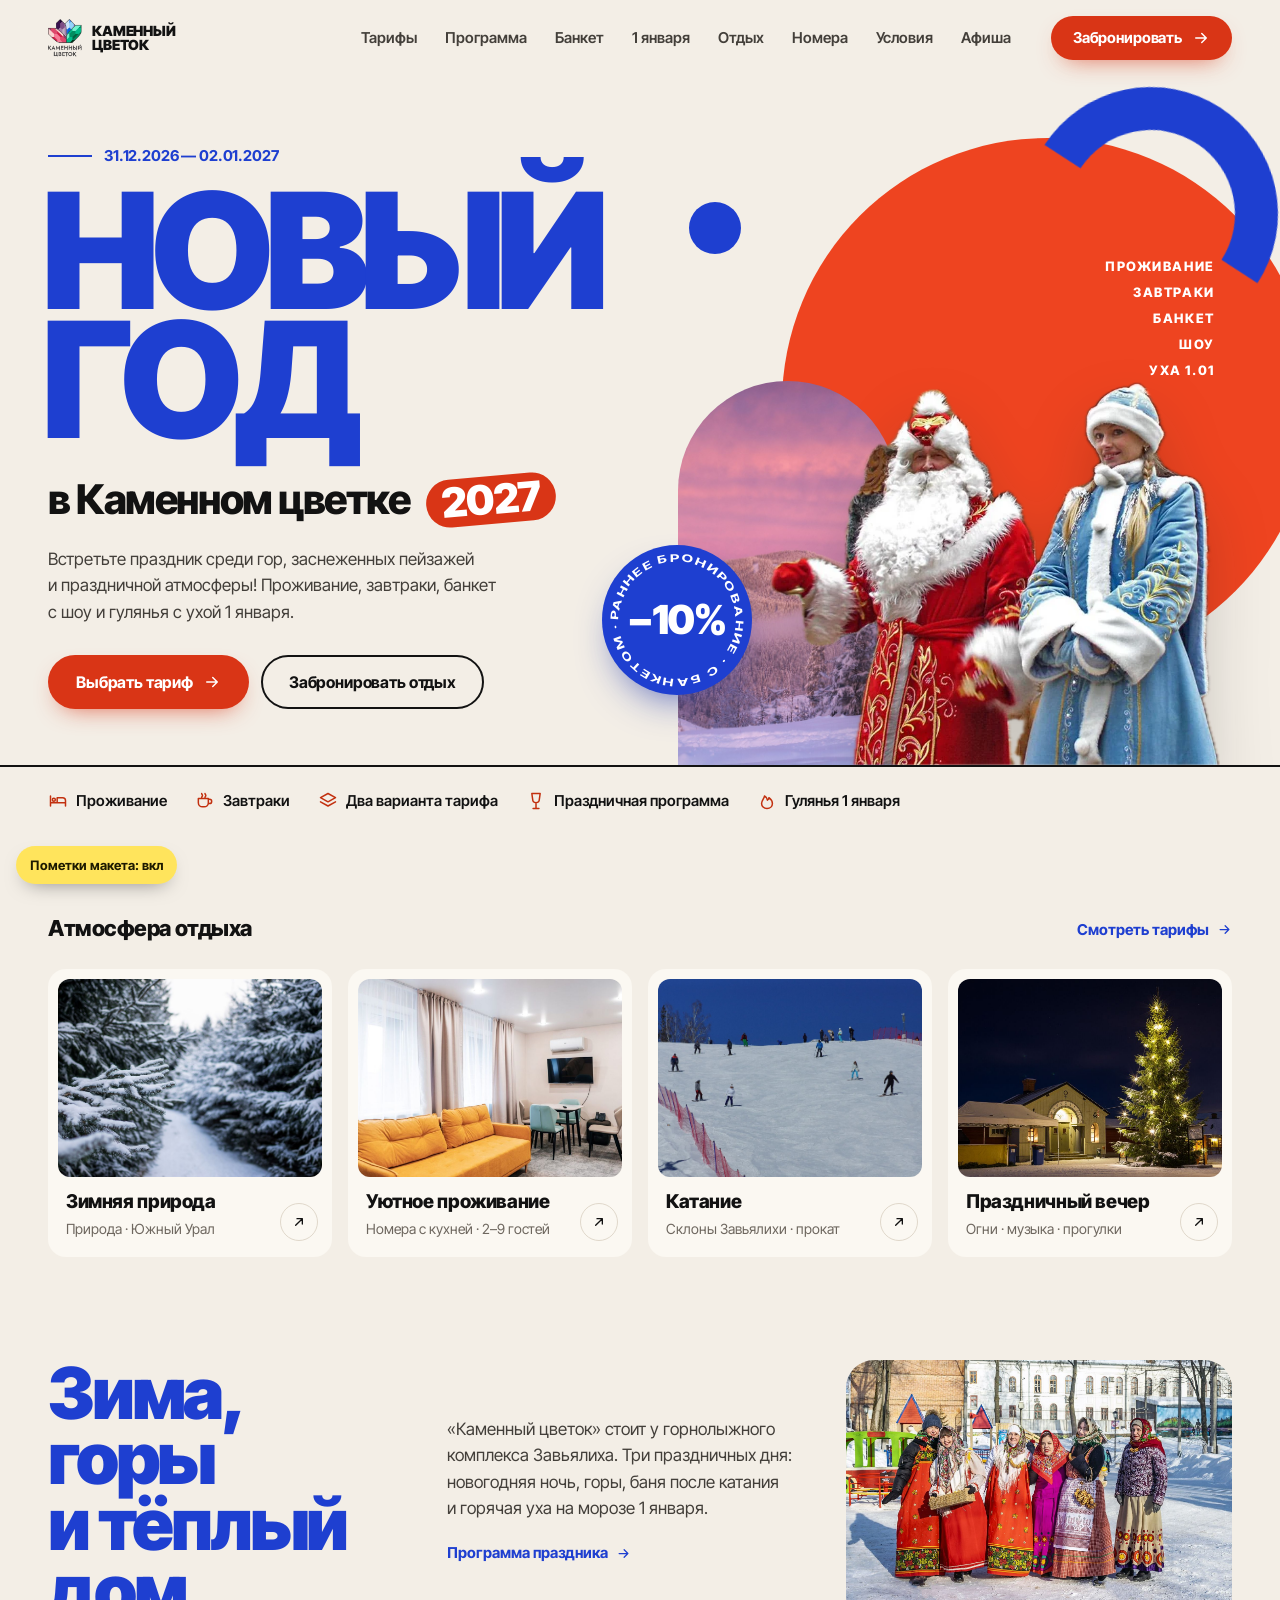
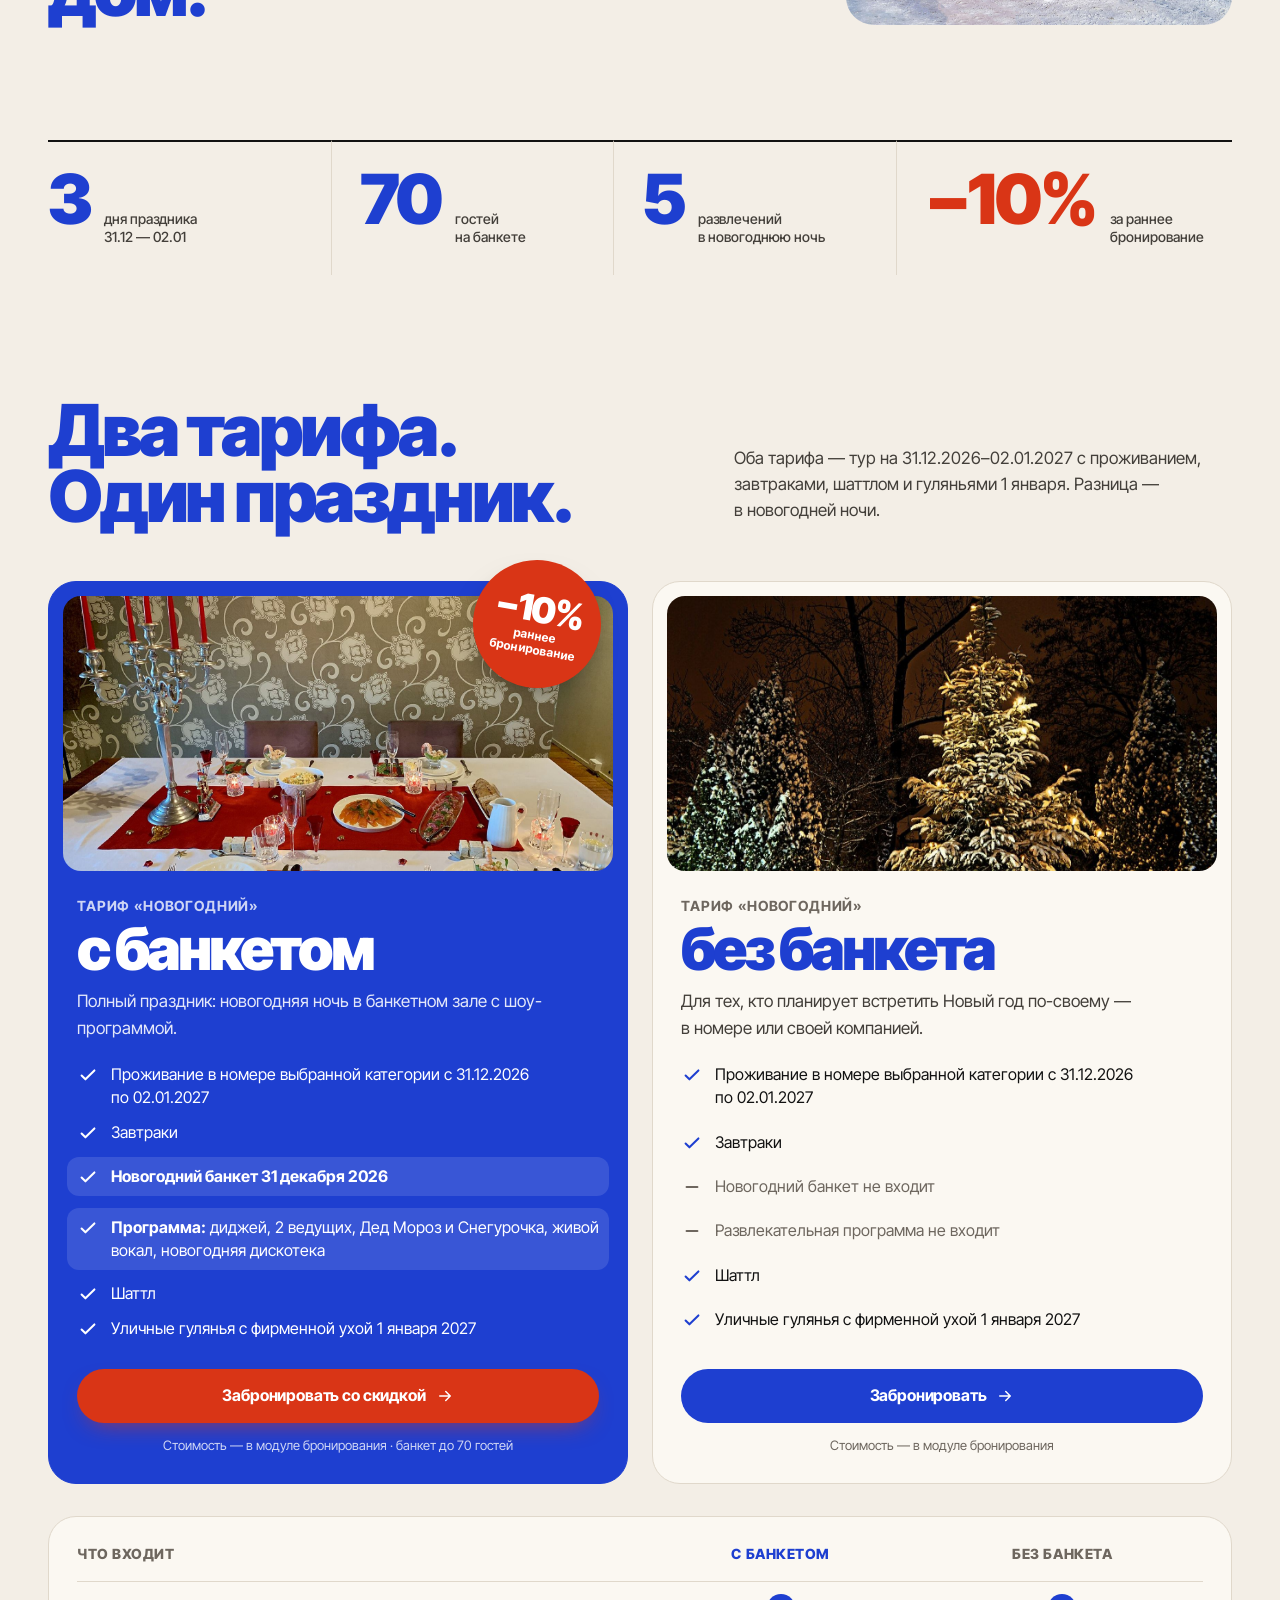
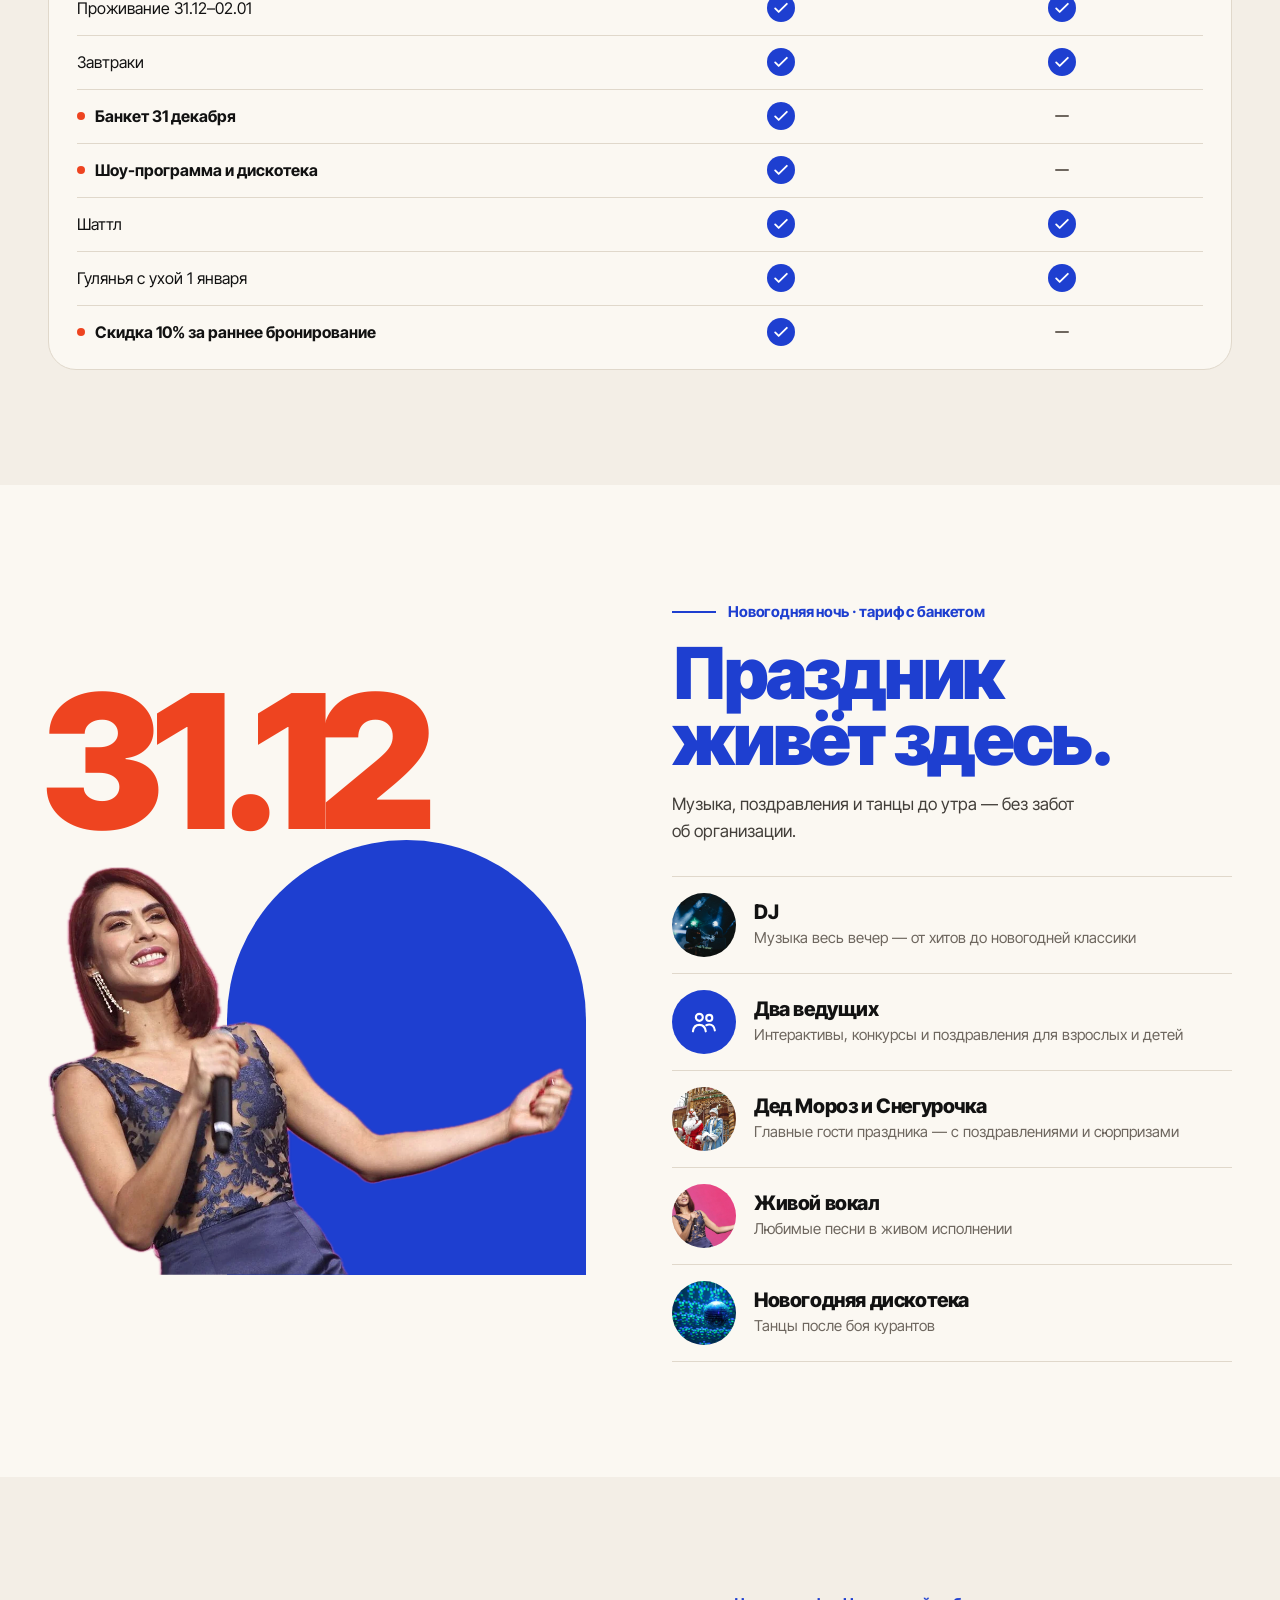
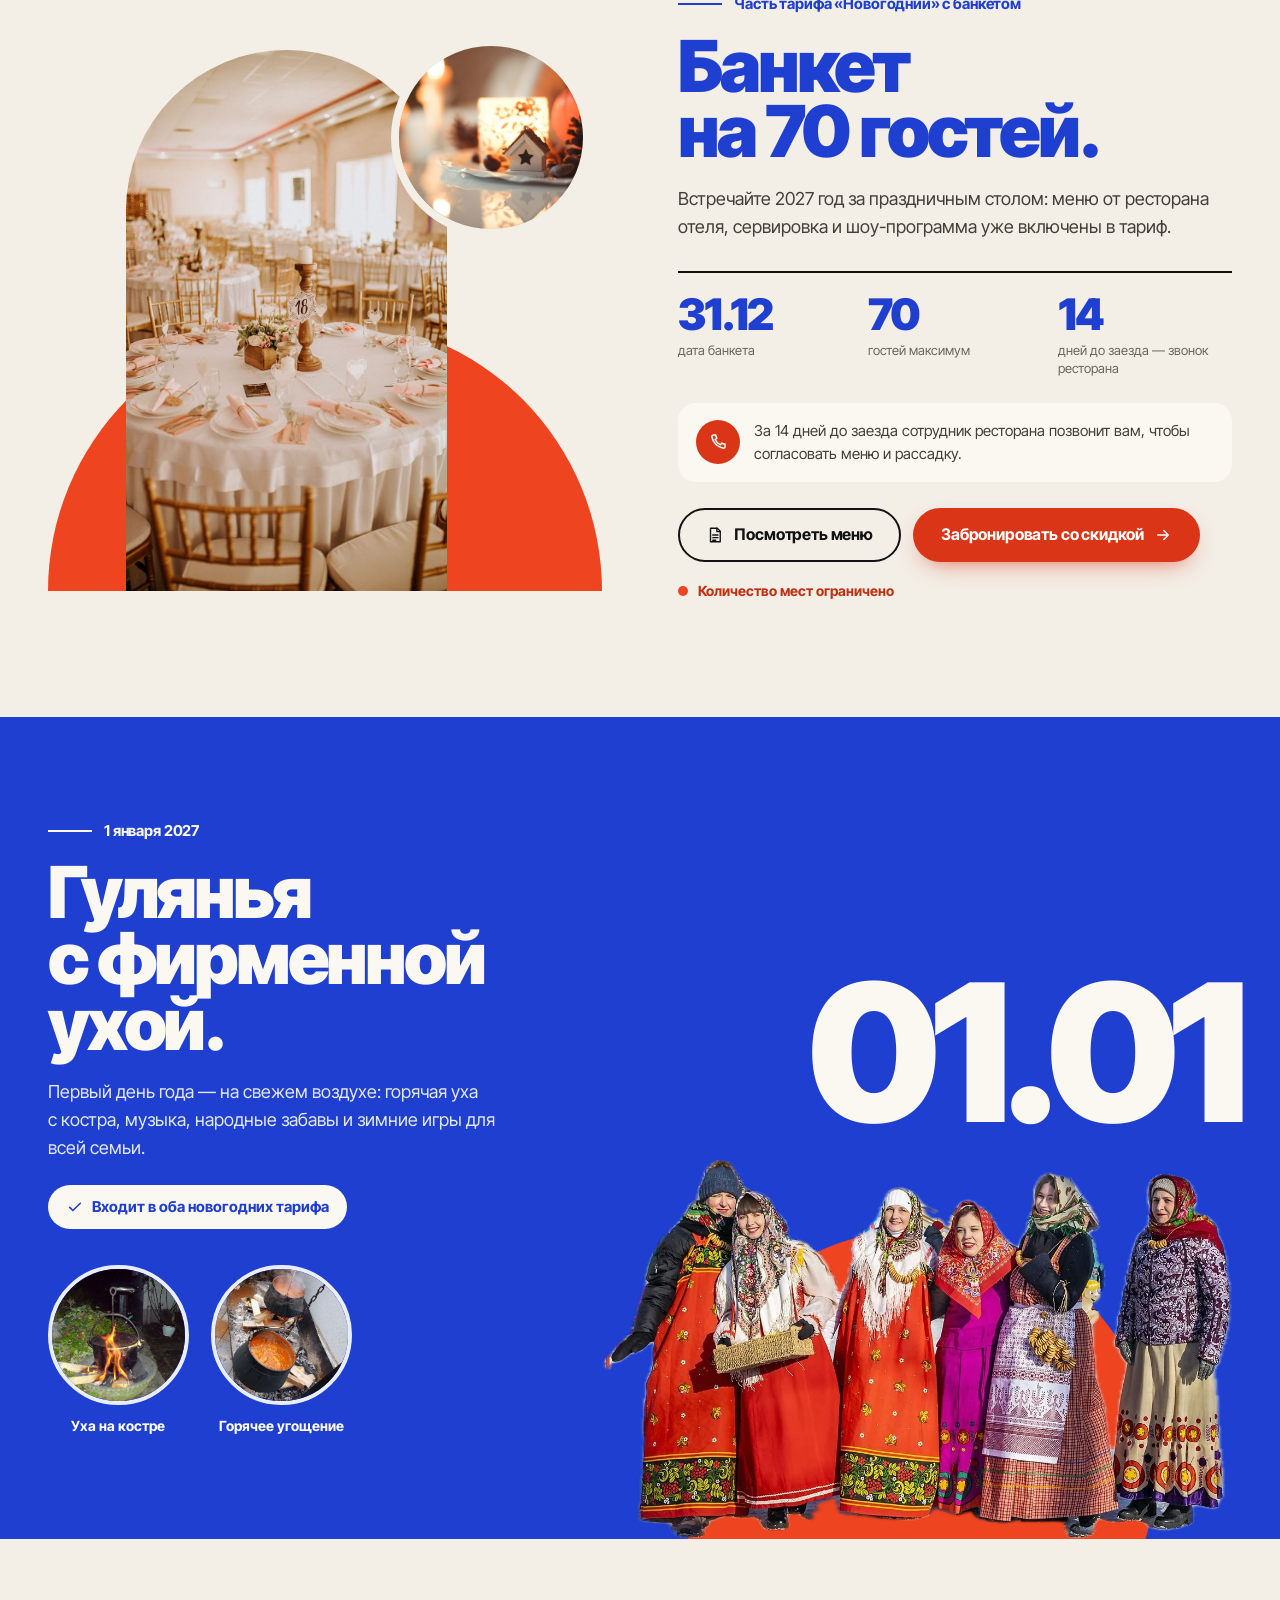
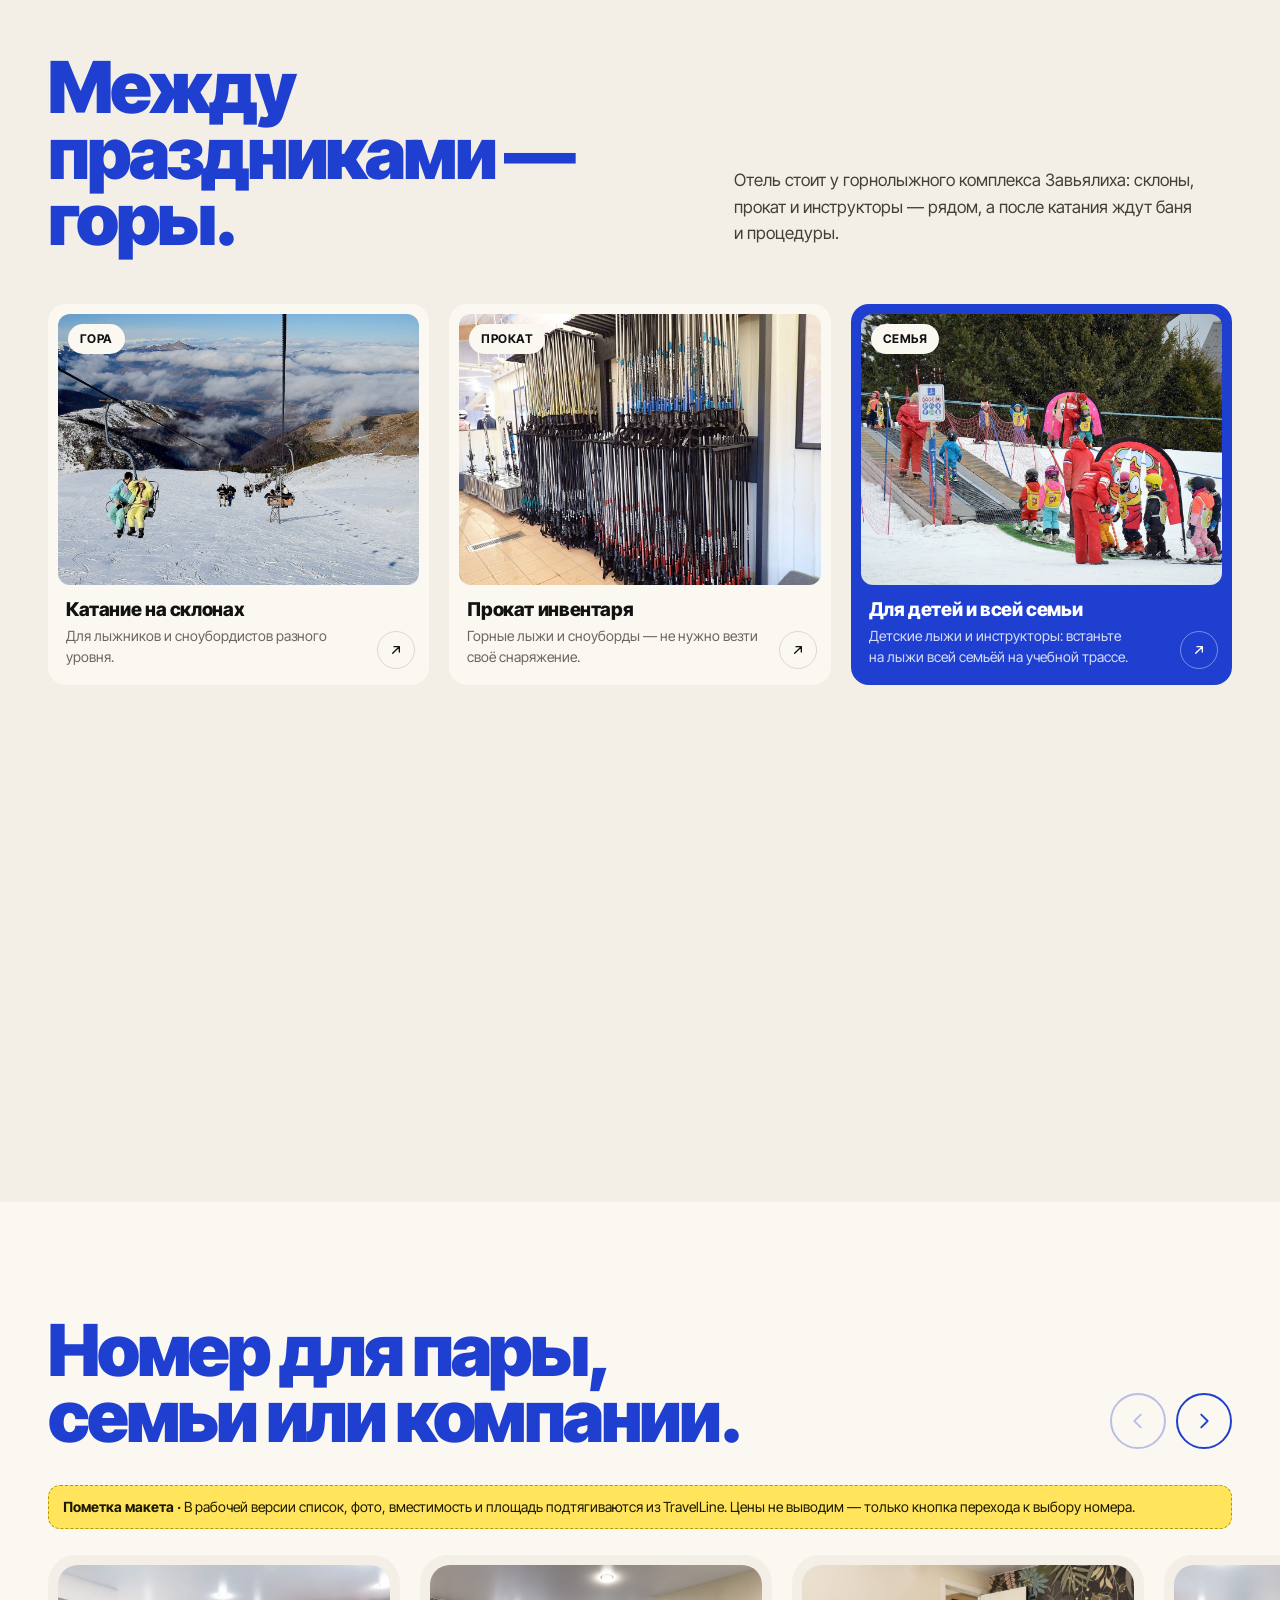
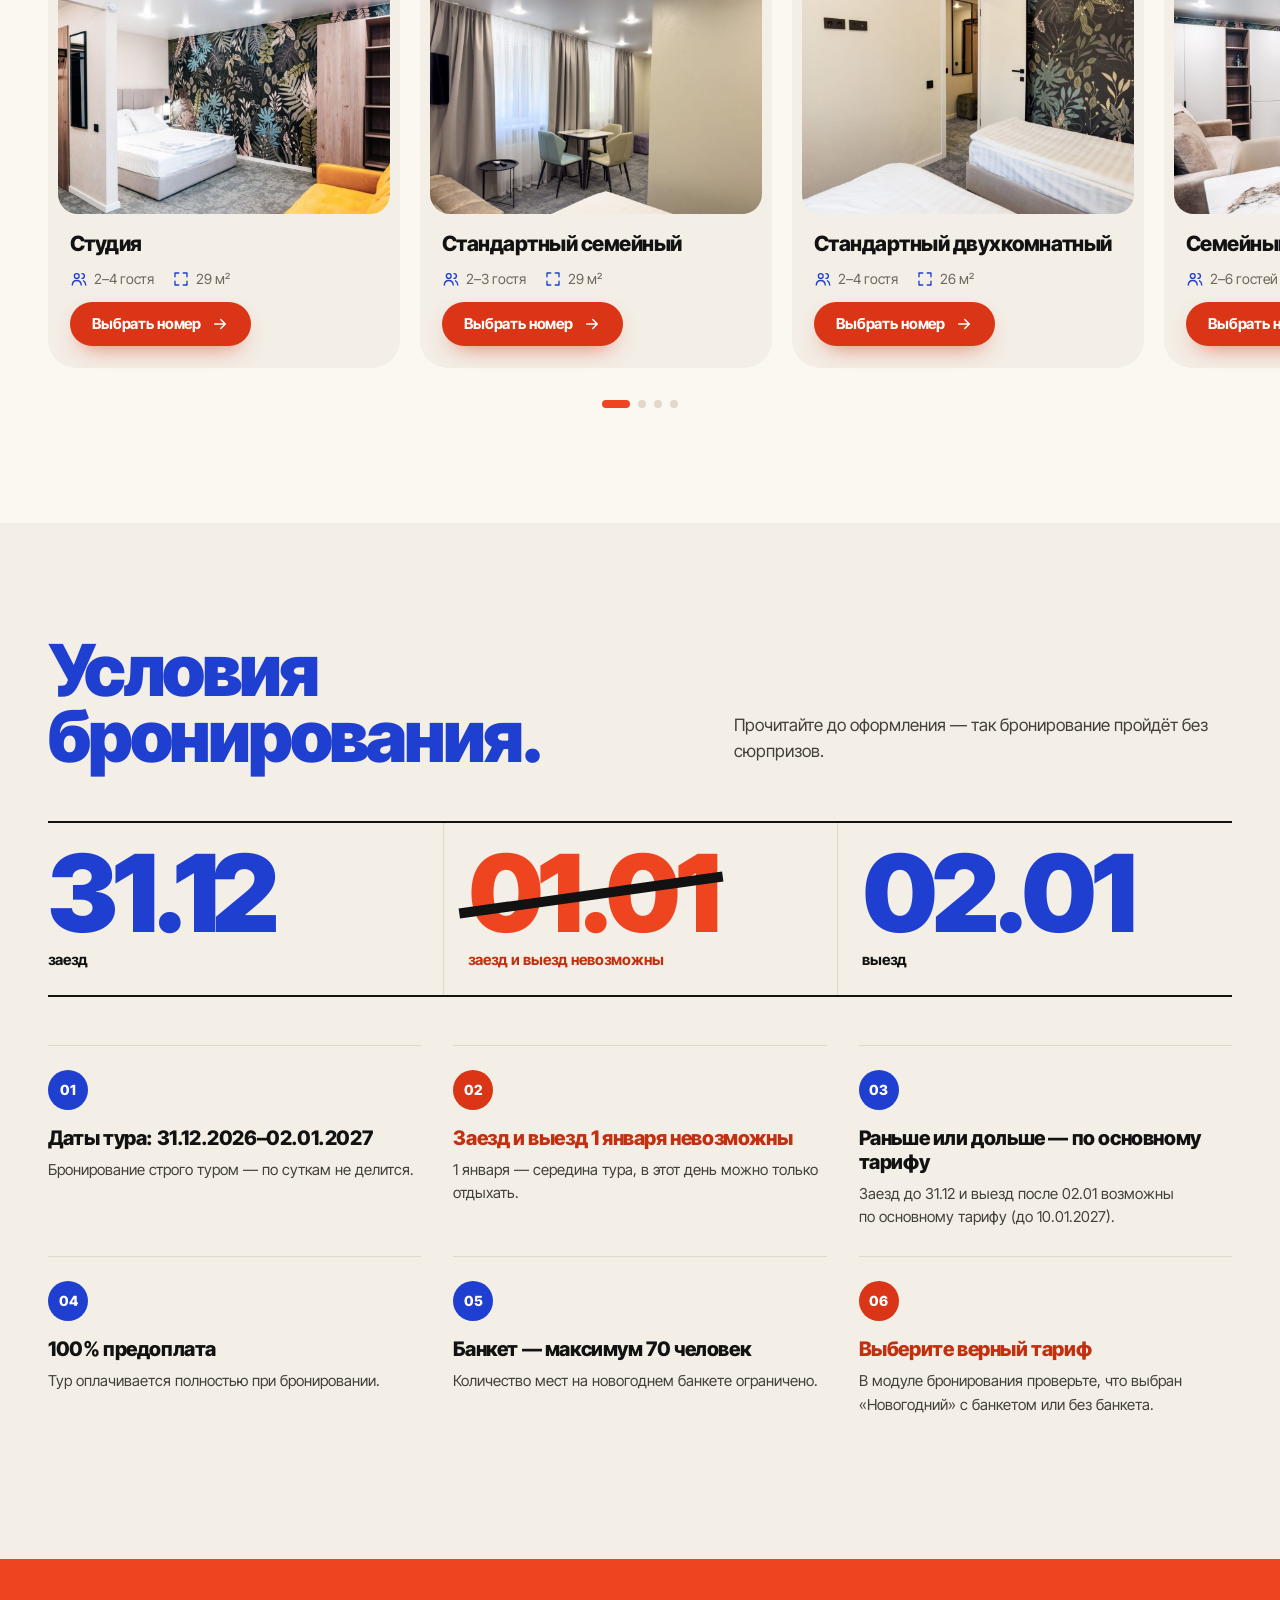
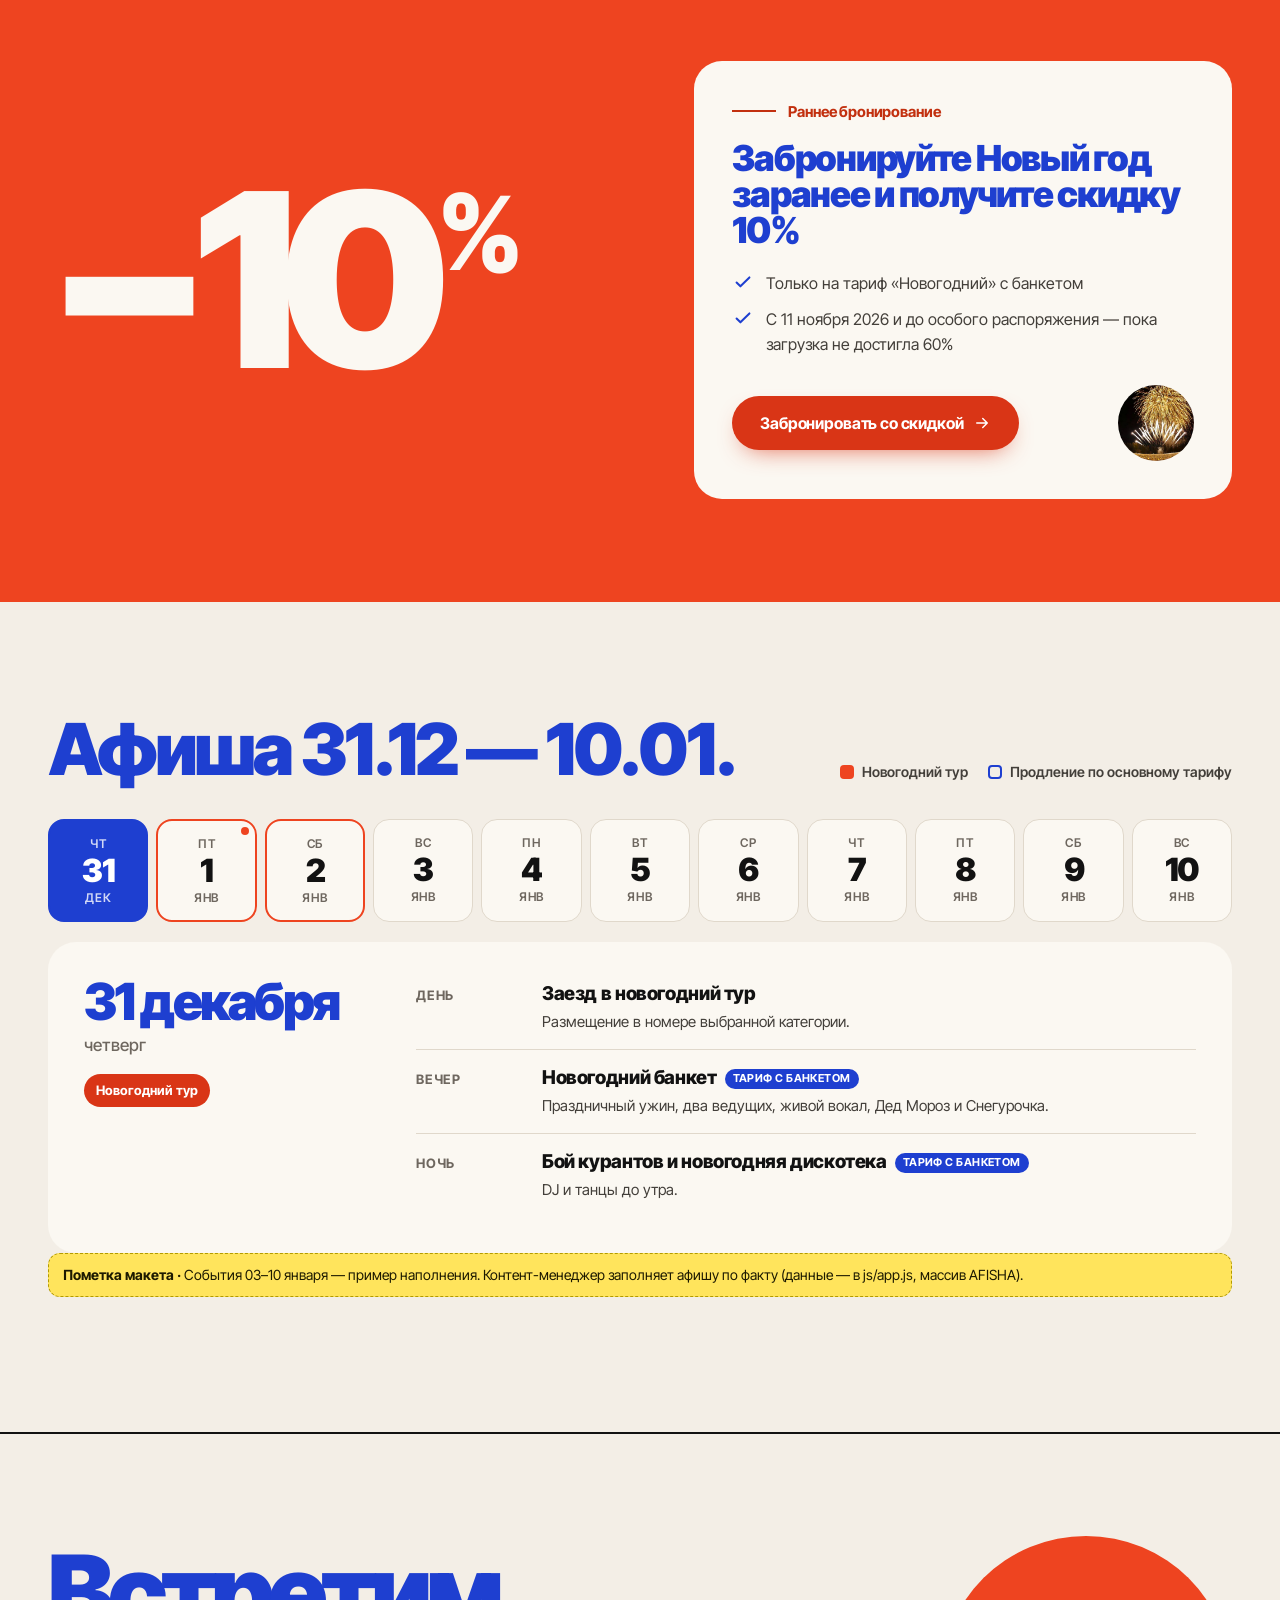
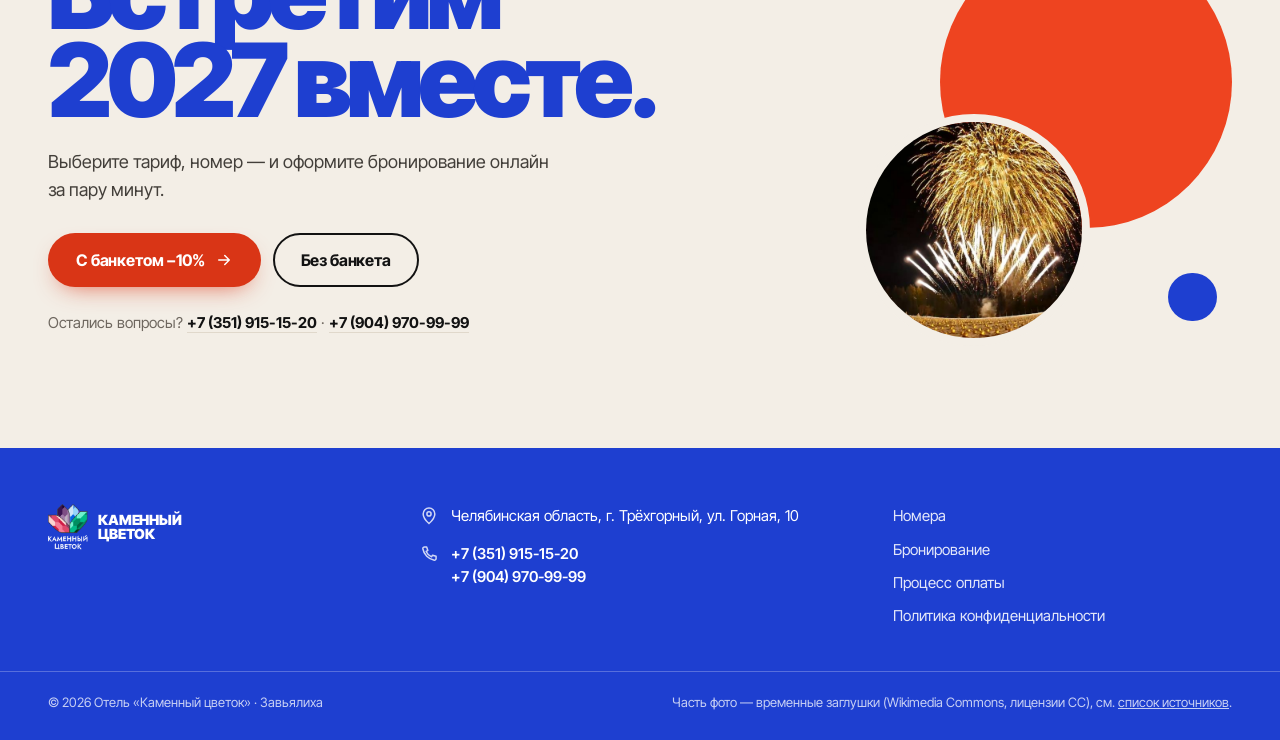
==== v2/index.html @ 7fad3757 "Вариант B макета «Новый год 2027» — постерный стиль (v2/) Co-Authored-By: Claude Opus 5.5 <noreply@a" ====
<!doctype html>
<html lang="ru">
<head>
<meta charset="utf-8">
<meta name="viewport" content="width=device-width, initial-scale=1, viewport-fit=cover">
<title>Новый год 2027 в «Каменном цветке» — новогодний тур 31.12–02.01 · Завьялиха</title>
<meta name="description" content="Новогодний тур 31 декабря 2026 — 2 января 2027 в отеле «Каменный цветок» у Завьялихи: проживание, завтраки, банкет с программой, гулянья с фирменной ухой 1 января. Скидка 10% при раннем бронировании.">
<meta property="og:title" content="Новый год 2027 в Каменном цветке">
<meta property="og:description" content="Встретьте праздник среди гор, заснеженных пейзажей и праздничной атмосферы.">
<meta property="og:image" content="../img/stock/hero-winter.jpg">
<meta name="theme-color" content="#F3EEE6">
<link rel="icon" href="../img/mark-color.png">
<link rel="preconnect" href="https://fonts.googleapis.com">
<link rel="preconnect" href="https://fonts.gstatic.com" crossorigin>
<link href="https://fonts.googleapis.com/css2?family=Inter+Tight:ital,wght@0,400;0,500;0,600;0,700;0,800;0,900;1,800&display=swap" rel="stylesheet">
<link rel="preload" as="image" href="img/cut-ded-moroz.webp">
<link rel="stylesheet" href="css/styles.css">
</head>
<body>

<svg width="0" height="0" style="position:absolute" aria-hidden="true">
  <defs>
    <symbol id="i-check" viewBox="0 0 24 24"><path d="M5 12.5l4.2 4.2L19 7" fill="none" stroke="currentColor" stroke-width="2.2" stroke-linecap="round" stroke-linejoin="round"/></symbol>
    <symbol id="i-minus" viewBox="0 0 24 24"><path d="M6 12h12" fill="none" stroke="currentColor" stroke-width="2" stroke-linecap="round"/></symbol>
    <symbol id="i-arrow" viewBox="0 0 24 24"><path d="M5 12h14M13 6l6 6-6 6" fill="none" stroke="currentColor" stroke-width="2" stroke-linecap="round" stroke-linejoin="round"/></symbol>
    <symbol id="i-left" viewBox="0 0 24 24"><path d="M15 5l-7 7 7 7" fill="none" stroke="currentColor" stroke-width="2" stroke-linecap="round" stroke-linejoin="round"/></symbol>
    <symbol id="i-right" viewBox="0 0 24 24"><path d="M9 5l7 7-7 7" fill="none" stroke="currentColor" stroke-width="2" stroke-linecap="round" stroke-linejoin="round"/></symbol>
    <symbol id="i-cal" viewBox="0 0 24 24"><g fill="none" stroke="currentColor" stroke-width="1.8" stroke-linecap="round"><rect x="3.5" y="5" width="17" height="15.5" rx="2.5"/><path d="M3.5 10h17M8 3v4M16 3v4"/></g></symbol>
    <symbol id="i-bed" viewBox="0 0 24 24"><g fill="none" stroke="currentColor" stroke-width="1.8" stroke-linecap="round" stroke-linejoin="round"><path d="M3 18V6M3 14h18v4M21 14v-2.5A3.5 3.5 0 0 0 17.5 8H11v6"/><circle cx="7" cy="10.5" r="1.8"/></g></symbol>
    <symbol id="i-cup" viewBox="0 0 24 24"><g fill="none" stroke="currentColor" stroke-width="1.8" stroke-linecap="round" stroke-linejoin="round"><path d="M4 9h12v5a5 5 0 0 1-5 5H9a5 5 0 0 1-5-5V9zM16 10h1.5a2.5 2.5 0 0 1 0 5H16M8 3c0 1.2 1 1.2 1 2.4S8 6.6 8 7.8M12 3c0 1.2 1 1.2 1 2.4s-1 1.2-1 2.4"/></g></symbol>
    <symbol id="i-glass" viewBox="0 0 24 24"><g fill="none" stroke="currentColor" stroke-width="1.8" stroke-linecap="round" stroke-linejoin="round"><path d="M7 3h10l-1 7a4 4 0 0 1-8 0L7 3zM12 14v7M8.5 21h7"/></g></symbol>
    <symbol id="i-star" viewBox="0 0 24 24"><path d="M12 3.5l2.5 5.3 5.8.7-4.3 4 1.1 5.7L12 16.4l-5.1 2.8L8 13.5l-4.3-4 5.8-.7z" fill="none" stroke="currentColor" stroke-width="1.7" stroke-linejoin="round"/></symbol>
    <symbol id="i-bus" viewBox="0 0 24 24"><g fill="none" stroke="currentColor" stroke-width="1.8" stroke-linecap="round" stroke-linejoin="round"><rect x="4" y="3.5" width="16" height="14" rx="3"/><path d="M4 11h16M8 17.5V20M16 17.5V20"/><circle cx="8" cy="14.3" r=".6" fill="currentColor"/><circle cx="16" cy="14.3" r=".6" fill="currentColor"/></g></symbol>
    <symbol id="i-fire" viewBox="0 0 24 24"><g fill="none" stroke="currentColor" stroke-width="1.8" stroke-linecap="round" stroke-linejoin="round"><path d="M12 21c-3.9 0-6.5-2.6-6.5-6 0-3.6 3-5.6 3.5-9 2.3 1.3 3.4 3.4 3.5 5 1-.6 1.7-1.7 1.8-3 2.4 1.8 4.2 4.3 4.2 7 0 3.4-2.6 6-6.5 6z"/></g></symbol>
    <symbol id="i-headphones" viewBox="0 0 24 24"><g fill="none" stroke="currentColor" stroke-width="1.8" stroke-linecap="round" stroke-linejoin="round"><path d="M4 15v-3a8 8 0 0 1 16 0v3"/><rect x="3" y="14" width="4.5" height="6.5" rx="1.6"/><rect x="16.5" y="14" width="4.5" height="6.5" rx="1.6"/></g></symbol>
    <symbol id="i-mic" viewBox="0 0 24 24"><g fill="none" stroke="currentColor" stroke-width="1.8" stroke-linecap="round" stroke-linejoin="round"><rect x="9" y="3" width="6" height="11" rx="3"/><path d="M5.5 11a6.5 6.5 0 0 0 13 0M12 17.5V21M8.5 21h7"/></g></symbol>
    <symbol id="i-hosts" viewBox="0 0 24 24"><g fill="none" stroke="currentColor" stroke-width="1.8" stroke-linecap="round" stroke-linejoin="round"><circle cx="8" cy="8" r="3"/><circle cx="16.5" cy="8.5" r="2.6"/><path d="M2.5 20c.5-3.6 2.7-5.5 5.5-5.5s5 1.9 5.5 5.5M14 14.8c.8-.4 1.6-.6 2.5-.6 2.4 0 4.3 1.7 4.8 5"/></g></symbol>
    <symbol id="i-gift" viewBox="0 0 24 24"><g fill="none" stroke="currentColor" stroke-width="1.8" stroke-linecap="round" stroke-linejoin="round"><rect x="3.5" y="8" width="17" height="4" rx="1"/><path d="M5 12v8.5h14V12M12 8v12.5M12 8c-1.5-3.5-5.5-4-5.5-1.5S10 8 12 8zm0 0c1.5-3.5 5.5-4 5.5-1.5S14 8 12 8z"/></g></symbol>
    <symbol id="i-disco" viewBox="0 0 24 24"><g fill="none" stroke="currentColor" stroke-width="1.6" stroke-linecap="round"><path d="M12 2v4"/><circle cx="12" cy="13" r="7"/><path d="M5 13h14M12 6c-2.2 2-3.3 4.4-3.3 7s1.1 5 3.3 7M12 6c2.2 2 3.3 4.4 3.3 7s-1.1 5-3.3 7M6.3 9h11.4M6.3 17h11.4"/></g></symbol>
    <symbol id="i-ski" viewBox="0 0 24 24"><g fill="none" stroke="currentColor" stroke-width="1.8" stroke-linecap="round" stroke-linejoin="round"><circle cx="15.5" cy="4.5" r="1.8"/><path d="M3 15.5l17 6M8 11l4-3 3 2.5-2.5 3.5 3 3M12 8l-1.5-1.5"/></g></symbol>
    <symbol id="i-sauna" viewBox="0 0 24 24"><g fill="none" stroke="currentColor" stroke-width="1.8" stroke-linecap="round" stroke-linejoin="round"><ellipse cx="12" cy="15" rx="9" ry="5.5"/><path d="M3 15c0-3 4-5.5 9-5.5s9 2.5 9 5.5M9 9.5V20.3M15 9.5V20.3M9 3.5c.8.8.8 1.7 0 2.5M12 3c.8.8.8 1.7 0 2.5M15 3.5c.8.8.8 1.7 0 2.5"/></g></symbol>
    <symbol id="i-hands" viewBox="0 0 24 24"><g fill="none" stroke="currentColor" stroke-width="1.8" stroke-linecap="round" stroke-linejoin="round"><path d="M12 20.5s-7.5-4.4-7.5-10A4.2 4.2 0 0 1 12 8a4.2 4.2 0 0 1 7.5 2.5c0 5.6-7.5 10-7.5 10z"/><path d="M8.5 12.5h2l1-2 1.6 4 1-2h1.4"/></g></symbol>
    <symbol id="i-mountain" viewBox="0 0 24 24"><g fill="none" stroke="currentColor" stroke-width="1.8" stroke-linecap="round" stroke-linejoin="round"><path d="M2.5 20l7-12 4 6.5 2.5-3.5 5.5 9z"/><path d="M7.5 11.4l2-.9 1.7 1.2"/></g></symbol>
    <symbol id="i-child" viewBox="0 0 24 24"><g fill="none" stroke="currentColor" stroke-width="1.8" stroke-linecap="round" stroke-linejoin="round"><circle cx="12" cy="5" r="2.3"/><path d="M8 10.5l4-1.5 4 1.5M12 9v6l-3 5.5M12 15l3 5.5M3 21h18"/></g></symbol>
    <symbol id="i-users" viewBox="0 0 24 24"><g fill="none" stroke="currentColor" stroke-width="1.8" stroke-linecap="round" stroke-linejoin="round"><circle cx="9" cy="8" r="3.2"/><path d="M3 20c.4-3.7 2.8-6 6-6s5.6 2.3 6 6M16 4.8a3.2 3.2 0 0 1 0 6.4M18 14.4c1.8.8 2.8 2.8 3 5.6"/></g></symbol>
    <symbol id="i-area" viewBox="0 0 24 24"><g fill="none" stroke="currentColor" stroke-width="1.8" stroke-linecap="round" stroke-linejoin="round"><path d="M4 9V4h5M20 9V4h-5M4 15v5h5M20 15v5h-5"/></g></symbol>
    <symbol id="i-alert" viewBox="0 0 24 24"><g fill="none" stroke="currentColor" stroke-width="1.9" stroke-linecap="round" stroke-linejoin="round"><path d="M12 3.5l9.5 16.5h-19z"/><path d="M12 10v4.5M12 17.3v.2"/></g></symbol>
    <symbol id="i-card" viewBox="0 0 24 24"><g fill="none" stroke="currentColor" stroke-width="1.8" stroke-linecap="round"><rect x="2.5" y="5" width="19" height="14" rx="2.5"/><path d="M2.5 10h19M6 15h4"/></g></symbol>
    <symbol id="i-layers" viewBox="0 0 24 24"><g fill="none" stroke="currentColor" stroke-width="1.8" stroke-linecap="round" stroke-linejoin="round"><path d="M12 3l9 5-9 5-9-5z"/><path d="M3 13l9 5 9-5"/></g></symbol>
    <symbol id="i-swap" viewBox="0 0 24 24"><g fill="none" stroke="currentColor" stroke-width="1.8" stroke-linecap="round" stroke-linejoin="round"><path d="M4 8h14l-3-3M20 16H6l3 3"/></g></symbol>
    <symbol id="i-menu" viewBox="0 0 24 24"><path d="M4 7h16M4 12h16M4 17h16" fill="none" stroke="currentColor" stroke-width="2" stroke-linecap="round"/></symbol>
    <symbol id="i-close" viewBox="0 0 24 24"><path d="M6 6l12 12M18 6L6 18" fill="none" stroke="currentColor" stroke-width="2" stroke-linecap="round"/></symbol>
    <symbol id="i-phone" viewBox="0 0 24 24"><path d="M6.6 3.5h2.6l1.4 4.2-2 1.3a12 12 0 0 0 6.4 6.4l1.3-2 4.2 1.4v2.6a2 2 0 0 1-2.2 2A17 17 0 0 1 4.6 5.7a2 2 0 0 1 2-2.2z" fill="none" stroke="currentColor" stroke-width="1.8" stroke-linejoin="round"/></symbol>
    <symbol id="i-pin" viewBox="0 0 24 24"><g fill="none" stroke="currentColor" stroke-width="1.8"><path d="M12 21s-7-6.2-7-11.5a7 7 0 0 1 14 0C19 14.8 12 21 12 21z"/><circle cx="12" cy="9.5" r="2.5"/></g></symbol>
    <symbol id="i-menu-doc" viewBox="0 0 24 24"><g fill="none" stroke="currentColor" stroke-width="1.8" stroke-linecap="round" stroke-linejoin="round"><path d="M6 3h9l4 4v14H6z"/><path d="M14.5 3v4.5H19M9 12h7M9 15.5h7M9 19h4"/></g></symbol>
    <symbol id="i-snow" viewBox="0 0 24 24"><g fill="none" stroke="currentColor" stroke-width="1.6" stroke-linecap="round"><path d="M12 2.5v19M3.8 7.2l16.4 9.6M3.8 16.8l16.4-9.6M9.5 4l2.5 2.3L14.5 4M9.5 20l2.5-2.3 2.5 2.3M4 10.4l3.2.9-.8 3.3M20 13.6l-3.2-.9.8-3.3M4 13.6l3.2-.9-.8-3.3M20 10.4l-3.2.9.8 3.3"/></g></symbol>
    <symbol id="i-arrow-up" viewBox="0 0 24 24"><path d="M7 17L17 7M9 7h8v8" fill="none" stroke="currentColor" stroke-width="2" stroke-linecap="round" stroke-linejoin="round"/></symbol>
  </defs>
</svg>

<a class="skip" href="#tariffs">Перейти к тарифам</a>

<!-- ============ ШАПКА ============ -->
<header class="hdr" id="hdr">
  <div class="wrap hdr__in">
    <a class="logo" href="https://kamenniy-cvetok.ru/" aria-label="Каменный цветок — на главную">
      <img src="../img/logo-color.png" alt="" width="34" height="39">
      <span>Каменный<br>цветок</span>
    </a>
    <nav class="hdr__nav" id="nav" aria-label="Разделы страницы">
      <a href="#tariffs">Тарифы</a>
      <a href="#program">Программа</a>
      <a href="#banquet">Банкет</a>
      <a href="#jan1">1 января</a>
      <a href="#active">Отдых</a>
      <a href="#rooms">Номера</a>
      <a href="#terms">Условия</a>
      <a href="#afisha">Афиша</a>
      <a class="hdr__nav-phone" href="tel:+73519151520"><svg><use href="#i-phone"/></svg>+7 (351) 915-15-20</a>
    </nav>
    <a class="hdr__phone" href="tel:+73519151520" aria-label="Позвонить: +7 (351) 915-15-20"><svg><use href="#i-phone"/></svg></a>
    <a class="btn btn--red btn--sm hdr__cta" data-book="any" data-goal="ny_book_header" href="https://kamenniy-cvetok.ru/booking/">Забронировать<svg><use href="#i-arrow"/></svg></a>
    <button class="hdr__burger" id="burger" aria-label="Открыть меню" aria-expanded="false" aria-controls="nav"><svg><use href="#i-menu"/></svg></button>
  </div>
</header>

<main>

<!-- ============ 4.1 HERO ============ -->
<section class="hero" id="top">
  <div class="wrap hero__grid">
    <div class="hero__text">
      <p class="kicker"><i></i>31.12.2026 — 02.01.2027</p>
      <h1 class="hero__title"><span>Новый</span><span>год</span></h1>
      <p class="hero__sub">в Каменном цветке<span class="hero__year">2027</span></p>
      <p class="hero__lead">Встретьте праздник среди гор, заснеженных пейзажей и&nbsp;праздничной атмосферы! Проживание, завтраки, банкет с&nbsp;шоу и&nbsp;гулянья с&nbsp;ухой 1&nbsp;января.</p>
      <div class="hero__actions">
        <a class="btn btn--red" href="#tariffs" data-goal="ny_hero_choose">Выбрать тариф<svg><use href="#i-arrow"/></svg></a>
        <a class="btn btn--line" data-book="any" data-goal="ny_book_hero" href="https://kamenniy-cvetok.ru/booking/">Забронировать отдых</a>
      </div>
    </div>

    <div class="hero__art" aria-hidden="true">
      <span class="shape shape--sun"></span>
      <span class="shape shape--arc"></span>
      <span class="shape shape--dot"></span>
      <img class="hero__photo" src="../img/stock/hero-winter.jpg" alt="">
      <img class="hero__cut" src="img/cut-ded-moroz.webp" alt="" fetchpriority="high">
      <ul class="hero__words">
        <li>Проживание</li><li>Завтраки</li><li>Банкет</li><li>Шоу</li><li>Уха&nbsp;1.01</li>
      </ul>
    </div>

    <a class="stamp" href="#early" aria-label="Скидка 10% на тариф с банкетом при раннем бронировании">
      <svg class="stamp__ring" viewBox="0 0 200 200" aria-hidden="true"><defs><path id="ring" d="M100,100 m-78,0 a78,78 0 1,1 156,0 a78,78 0 1,1 -156,0"/></defs><text><textPath href="#ring" textLength="486" lengthAdjust="spacingAndGlyphs">раннее бронирование · с банкетом · </textPath></text></svg>
      <b>−10%</b>
    </a>
  </div>

  <ul class="wrap hero__chips">
    <li><svg><use href="#i-bed"/></svg>Проживание</li>
    <li><svg><use href="#i-cup"/></svg>Завтраки</li>
    <li><svg><use href="#i-layers"/></svg>Два варианта тарифа</li>
    <li><svg><use href="#i-glass"/></svg>Праздничная программа</li>
    <li><svg><use href="#i-fire"/></svg>Гулянья 1&nbsp;января</li>
  </ul>
</section>

<!-- ============ 4.2 АТМОСФЕРА ============ -->
<section class="sec" id="mood">
  <div class="wrap">
    <div class="row-head">
      <h2 class="h-label">Атмосфера отдыха</h2>
      <a class="link" href="#tariffs">Смотреть тарифы<svg><use href="#i-arrow"/></svg></a>
    </div>
    <div class="feat">
      <article class="card reveal">
        <div class="card__img"><img src="../img/stock/nature-path.jpg" alt="Заснеженные ели вдоль лесной тропы" loading="lazy"></div>
        <div class="card__body"><h3>Зимняя природа</h3><p>Природа · Южный Урал</p><span class="arrow-btn" aria-hidden="true"><svg><use href="#i-arrow-up"/></svg></span></div>
      </article>
      <article class="card reveal">
        <div class="card__img"><img src="../img/cozy-room.jpg" alt="Гостиная в номере отеля «Каменный цветок»" loading="lazy"></div>
        <div class="card__body"><h3>Уютное проживание</h3><p>Номера с&nbsp;кухней · 2–9 гостей</p><span class="arrow-btn" aria-hidden="true"><svg><use href="#i-arrow-up"/></svg></span></div>
      </article>
      <article class="card reveal">
        <div class="card__img"><img src="../img/stock/ski-slope.jpg" alt="Горнолыжный склон с катающимися" loading="lazy"></div>
        <div class="card__body"><h3>Катание</h3><p>Склоны Завьялихи · прокат</p><span class="arrow-btn" aria-hidden="true"><svg><use href="#i-arrow-up"/></svg></span></div>
      </article>
      <article class="card reveal">
        <div class="card__img"><img src="../img/stock/evening-tree.jpg" alt="Новогодняя ель в огнях зимним вечером" loading="lazy"></div>
        <div class="card__body"><h3>Праздничный вечер</h3><p>Огни · музыка · прогулки</p><span class="arrow-btn" aria-hidden="true"><svg><use href="#i-arrow-up"/></svg></span></div>
      </article>
    </div>

    <div class="manifest">
      <h2 class="h-big reveal">Зима, горы и&nbsp;тёплый дом.</h2>
      <div class="manifest__text reveal">
        <p>«Каменный цветок» стоит у&nbsp;горнолыжного комплекса Завьялиха. Три праздничных дня: новогодняя ночь, горы, баня после катания и&nbsp;горячая уха на&nbsp;морозе 1&nbsp;января.</p>
        <a class="link" href="#program">Программа праздника<svg><use href="#i-arrow"/></svg></a>
      </div>
      <figure class="manifest__img reveal"><img src="../img/stock/fest-folk.jpg" alt="Народные гулянья на снегу" loading="lazy"></figure>
    </div>
  </div>
</section>

<!-- ============ ЦИФРЫ ============ -->
<section class="stats-band" aria-label="Коротко о туре">
  <div class="wrap stats">
    <div><b>3</b><span>дня праздника<br>31.12 — 02.01</span></div>
    <div><b>70</b><span>гостей<br>на банкете</span></div>
    <div><b>5</b><span>развлечений<br>в новогоднюю ночь</span></div>
    <div><b>−10%</b><span>за раннее<br>бронирование</span></div>
  </div>
</section>

<!-- ============ 4.3 ТАРИФЫ ============ -->
<section class="sec" id="tariffs">
  <div class="wrap">
    <div class="sec-head">
      <h2 class="h-big">Два тарифа.<br>Один праздник.</h2>
      <p class="sec-head__lead">Оба тарифа — тур на&nbsp;31.12.2026–02.01.2027 с&nbsp;проживанием, завтраками, шаттлом и&nbsp;гуляньями 1&nbsp;января. Разница — в&nbsp;новогодней ночи.</p>
    </div>

    <div class="tariffs">
      <article class="tariff tariff--blue reveal">
        <span class="tariff__sticker"><b>−10%</b>раннее<br>бронирование</span>
        <div class="tariff__img"><img src="../img/stock/banquet-table.jpg" alt="Праздничный новогодний стол" loading="lazy"></div>
        <p class="tariff__kicker">Тариф «Новогодний»</p>
        <h3 class="tariff__name">с&nbsp;банкетом</h3>
        <p class="tariff__desc">Полный праздник: новогодняя ночь в&nbsp;банкетном зале с&nbsp;шоу-программой.</p>
        <ul class="tariff__list">
          <li><svg><use href="#i-check"/></svg>Проживание в&nbsp;номере выбранной категории с&nbsp;31.12.2026 по&nbsp;02.01.2027</li>
          <li><svg><use href="#i-check"/></svg>Завтраки</li>
          <li class="is-hl"><svg><use href="#i-check"/></svg><span><b>Новогодний банкет 31&nbsp;декабря 2026</b></span></li>
          <li class="is-hl"><svg><use href="#i-check"/></svg><span><b>Программа:</b> диджей, 2&nbsp;ведущих, Дед&nbsp;Мороз и&nbsp;Снегурочка, живой вокал, новогодняя дискотека</span></li>
          <li><svg><use href="#i-check"/></svg>Шаттл</li>
          <li><svg><use href="#i-check"/></svg>Уличные гулянья с&nbsp;фирменной ухой 1&nbsp;января 2027</li>
        </ul>
        <div class="tariff__foot">
          <a class="btn btn--red btn--block" data-book="banquet" data-goal="ny_book_tariff_banquet" href="https://kamenniy-cvetok.ru/booking/">Забронировать со&nbsp;скидкой<svg><use href="#i-arrow"/></svg></a>
          <p>Стоимость — в&nbsp;модуле бронирования · банкет до&nbsp;70&nbsp;гостей</p>
        </div>
      </article>

      <article class="tariff reveal">
        <div class="tariff__img"><img src="../img/stock/evening-lights.jpg" alt="Заснеженные ели в праздничных огнях" loading="lazy"></div>
        <p class="tariff__kicker">Тариф «Новогодний»</p>
        <h3 class="tariff__name">без банкета</h3>
        <p class="tariff__desc">Для тех, кто планирует встретить Новый год по-своему — в&nbsp;номере или своей компанией.</p>
        <ul class="tariff__list">
          <li><svg><use href="#i-check"/></svg>Проживание в&nbsp;номере выбранной категории с&nbsp;31.12.2026 по&nbsp;02.01.2027</li>
          <li><svg><use href="#i-check"/></svg>Завтраки</li>
          <li class="is-off"><svg><use href="#i-minus"/></svg>Новогодний банкет не&nbsp;входит</li>
          <li class="is-off"><svg><use href="#i-minus"/></svg>Развлекательная программа не&nbsp;входит</li>
          <li><svg><use href="#i-check"/></svg>Шаттл</li>
          <li><svg><use href="#i-check"/></svg>Уличные гулянья с&nbsp;фирменной ухой 1&nbsp;января 2027</li>
        </ul>
        <div class="tariff__foot">
          <a class="btn btn--blue btn--block" data-book="base" data-goal="ny_book_tariff_base" href="https://kamenniy-cvetok.ru/booking/">Забронировать<svg><use href="#i-arrow"/></svg></a>
          <p>Стоимость — в&nbsp;модуле бронирования</p>
        </div>
      </article>
    </div>

    <div class="compare reveal" role="table" aria-label="Сравнение тарифов">
      <div class="compare__row compare__row--head" role="row">
        <span role="columnheader">Что входит</span><span role="columnheader">С банкетом</span><span role="columnheader">Без банкета</span>
      </div>
      <div class="compare__row" role="row"><span role="cell">Проживание 31.12–02.01</span><span role="cell" class="y"><svg><use href="#i-check"/></svg></span><span role="cell" class="y"><svg><use href="#i-check"/></svg></span></div>
      <div class="compare__row" role="row"><span role="cell">Завтраки</span><span role="cell" class="y"><svg><use href="#i-check"/></svg></span><span role="cell" class="y"><svg><use href="#i-check"/></svg></span></div>
      <div class="compare__row is-diff" role="row"><span role="cell">Банкет 31 декабря</span><span role="cell" class="y"><svg><use href="#i-check"/></svg></span><span role="cell" class="n"><svg><use href="#i-minus"/></svg></span></div>
      <div class="compare__row is-diff" role="row"><span role="cell">Шоу-программа и дискотека</span><span role="cell" class="y"><svg><use href="#i-check"/></svg></span><span role="cell" class="n"><svg><use href="#i-minus"/></svg></span></div>
      <div class="compare__row" role="row"><span role="cell">Шаттл</span><span role="cell" class="y"><svg><use href="#i-check"/></svg></span><span role="cell" class="y"><svg><use href="#i-check"/></svg></span></div>
      <div class="compare__row" role="row"><span role="cell">Гулянья с ухой 1 января</span><span role="cell" class="y"><svg><use href="#i-check"/></svg></span><span role="cell" class="y"><svg><use href="#i-check"/></svg></span></div>
      <div class="compare__row is-diff" role="row"><span role="cell">Скидка 10% за раннее бронирование</span><span role="cell" class="y"><svg><use href="#i-check"/></svg></span><span role="cell" class="n"><svg><use href="#i-minus"/></svg></span></div>
    </div>
  </div>
</section>

<!-- ============ 4.4 ПРОГРАММА ============ -->
<section class="sec program" id="program">
  <div class="wrap program__grid">
    <div class="poster reveal" aria-hidden="true">
      <span class="poster__num">31<span>.12</span></span>
      <span class="poster__disc"></span>
      <img class="poster__cut" src="img/cut-vocal.webp" alt="" loading="lazy">
    </div>
    <div class="program__text">
      <p class="kicker"><i></i>Новогодняя ночь · тариф с&nbsp;банкетом</p>
      <h2 class="h-big">Праздник живёт здесь.</h2>
      <p class="program__lead">Музыка, поздравления и&nbsp;танцы до&nbsp;утра — без забот об&nbsp;организации.</p>
      <ol class="acts">
        <li class="reveal"><img src="../img/stock/dj.jpg" alt="" loading="lazy"><div><h3>DJ</h3><p>Музыка весь вечер — от&nbsp;хитов до&nbsp;новогодней классики</p></div></li>
        <li class="reveal"><span class="acts__ico"><svg><use href="#i-hosts"/></svg></span><div><h3>Два ведущих</h3><p>Интерактивы, конкурсы и&nbsp;поздравления для взрослых и&nbsp;детей</p></div></li>
        <li class="reveal"><img src="../img/stock/ded-moroz.jpg" alt="" loading="lazy"><div><h3>Дед Мороз и&nbsp;Снегурочка</h3><p>Главные гости праздника — с&nbsp;поздравлениями и&nbsp;сюрпризами</p></div></li>
        <li class="reveal"><img src="../img/stock/vocal.jpg" alt="" loading="lazy"><div><h3>Живой вокал</h3><p>Любимые песни в&nbsp;живом исполнении</p></div></li>
        <li class="reveal"><img src="../img/stock/disco.jpg" alt="" loading="lazy"><div><h3>Новогодняя дискотека</h3><p>Танцы после боя курантов</p></div></li>
      </ol>
    </div>
  </div>
</section>

<!-- ============ 4.5 БАНКЕТ ============ -->
<section class="sec" id="banquet">
  <div class="wrap banquet">
    <div class="banquet__art reveal">
      <span class="shape shape--half"></span>
      <img class="banquet__arch" src="../img/stock/banquet-hall.jpg" alt="Сервированный банкетный зал" loading="lazy">
      <img class="banquet__round" src="../img/stock/candles.jpg" alt="Праздничные свечи на столе" loading="lazy">
    </div>
    <div class="banquet__text">
      <p class="kicker"><i></i>Часть тарифа «Новогодний» с&nbsp;банкетом</p>
      <h2 class="h-big">Банкет на&nbsp;70&nbsp;гостей.</h2>
      <p class="lead">Встречайте 2027 год за&nbsp;праздничным столом: меню от&nbsp;ресторана отеля, сервировка и&nbsp;шоу-программа уже включены в&nbsp;тариф.</p>
      <div class="mini-stats">
        <div><b>31.12</b><span>дата банкета</span></div>
        <div><b>70</b><span>гостей максимум</span></div>
        <div><b>14</b><span>дней до заезда — звонок ресторана</span></div>
      </div>
      <div class="note-card">
        <span class="note-card__ico"><svg><use href="#i-phone"/></svg></span>
        <p>За&nbsp;14&nbsp;дней до&nbsp;заезда сотрудник ресторана позвонит вам, чтобы согласовать меню и&nbsp;рассадку.</p>
      </div>
      <div class="banquet__actions">
        <button class="btn btn--line" type="button" data-open="menu-modal" data-goal="ny_menu_view"><svg><use href="#i-menu-doc"/></svg>Посмотреть меню</button>
        <a class="btn btn--red" data-book="banquet" data-goal="ny_book_banquet" href="https://kamenniy-cvetok.ru/booking/">Забронировать со&nbsp;скидкой<svg><use href="#i-arrow"/></svg></a>
      </div>
      <p class="limit"><i></i>Количество мест ограничено</p>
    </div>
  </div>
</section>

<!-- ============ 4.6 1 ЯНВАРЯ ============ -->
<section class="jan1" id="jan1">
  <div class="wrap jan1__grid">
    <div class="jan1__text">
      <p class="kicker kicker--light"><i></i>1 января 2027</p>
      <h2 class="h-big h-big--cream">Гулянья с&nbsp;фирменной ухой.</h2>
      <p class="jan1__lead">Первый день года — на&nbsp;свежем воздухе: горячая уха с&nbsp;костра, музыка, народные забавы и&nbsp;зимние игры для всей семьи.</p>
      <p class="pill"><svg><use href="#i-check"/></svg>Входит в&nbsp;оба новогодних тарифа</p>
      <div class="jan1__rounds">
        <figure><img src="../img/stock/uha-fire.jpg" alt="Котелок с ухой над костром" loading="lazy"><figcaption>Уха на&nbsp;костре</figcaption></figure>
        <figure><img src="../img/stock/uha-cauldrons.jpg" alt="Котлы на открытом огне" loading="lazy"><figcaption>Горячее угощение</figcaption></figure>
      </div>
    </div>
    <div class="jan1__art" aria-hidden="true">
      <span class="jan1__num">01.01</span>
      <span class="shape shape--red-disc"></span>
      <img class="jan1__cut" src="img/cut-fest-folk.webp" alt="" loading="lazy">
    </div>
  </div>
</section>

<!-- ============ 4.7 АКТИВНЫЙ ОТДЫХ ============ -->
<section class="sec" id="active">
  <div class="wrap">
    <div class="sec-head">
      <h2 class="h-big">Между праздниками&nbsp;— горы.</h2>
      <p class="sec-head__lead">Отель стоит у&nbsp;горнолыжного комплекса Завьялиха: склоны, прокат и&nbsp;инструкторы — рядом, а&nbsp;после катания ждут баня и&nbsp;процедуры.</p>
    </div>
    <div class="infra">
      <article class="card reveal">
        <div class="card__img"><img src="../img/stock/chairlift.jpg" alt="Подъёмник на горнолыжном склоне" loading="lazy"><span class="tag">Гора</span></div>
        <div class="card__body"><h3>Катание на&nbsp;склонах</h3><p>Для лыжников и&nbsp;сноубордистов разного уровня.</p><span class="arrow-btn" aria-hidden="true"><svg><use href="#i-arrow-up"/></svg></span></div>
      </article>
      <article class="card reveal">
        <div class="card__img"><img src="../img/stock/rental.jpg" alt="Лыжи в пункте проката" loading="lazy"><span class="tag">Прокат</span></div>
        <div class="card__body"><h3>Прокат инвентаря</h3><p>Горные лыжи и&nbsp;сноуборды — не&nbsp;нужно везти своё снаряжение.</p><span class="arrow-btn" aria-hidden="true"><svg><use href="#i-arrow-up"/></svg></span></div>
      </article>
      <article class="card card--blue reveal">
        <div class="card__img"><img src="../img/stock/kids-ski.jpg" alt="Дети на учебном склоне с инструкторами" loading="lazy"><span class="tag">Семья</span></div>
        <div class="card__body"><h3>Для детей и&nbsp;всей семьи</h3><p>Детские лыжи и&nbsp;инструкторы: встаньте на&nbsp;лыжи всей семьёй на&nbsp;учебной трассе.</p><span class="arrow-btn" aria-hidden="true"><svg><use href="#i-arrow-up"/></svg></span></div>
      </article>
      <article class="card reveal">
        <div class="card__img"><img src="../img/stock/banya.jpg" alt="Деревянная баня-бочка внутри" loading="lazy"><span class="tag">Отдых</span></div>
        <div class="card__body"><h3>Баня-бочка</h3><p>Жаркий пар и&nbsp;морозный воздух — уютный отдых после катания.</p><span class="arrow-btn" aria-hidden="true"><svg><use href="#i-arrow-up"/></svg></span></div>
      </article>
      <article class="card reveal">
        <div class="card__img"><img src="../img/stock/massage.jpg" alt="Массаж спины" loading="lazy"><span class="tag">СПА</span></div>
        <div class="card__body"><h3>Мануальная зона</h3><p>Оздоровительные и&nbsp;расслабляющие процедуры, СПА.</p><span class="arrow-btn" aria-hidden="true"><svg><use href="#i-arrow-up"/></svg></span></div>
      </article>
      <article class="card reveal">
        <div class="card__img"><img src="../img/stock/nature-forest.jpg" alt="Зимний лес у отеля" loading="lazy"><span class="tag">Трансфер</span></div>
        <div class="card__body"><h3>Шаттл</h3><p>Входит в&nbsp;оба тарифа. <span class="todo" data-note>Маршрут и&nbsp;расписание — уточнить у&nbsp;заказчика</span></p><span class="arrow-btn" aria-hidden="true"><svg><use href="#i-arrow-up"/></svg></span></div>
      </article>
    </div>
  </div>
</section>

<!-- ============ 4.8 НОМЕРА ============ -->
<section class="sec sec--paper" id="rooms">
  <div class="wrap">
    <div class="row-head row-head--big">
      <h2 class="h-big">Номер для пары, семьи или компании.</h2>
      <div class="carousel__nav">
        <button class="round" type="button" data-car="prev" aria-label="Предыдущие номера"><svg><use href="#i-left"/></svg></button>
        <button class="round" type="button" data-car="next" aria-label="Следующие номера"><svg><use href="#i-right"/></svg></button>
      </div>
    </div>
    <p class="todo todo--block" data-note>В рабочей версии список, фото, вместимость и&nbsp;площадь подтягиваются из&nbsp;TravelLine. Цены не&nbsp;выводим — только кнопка перехода к&nbsp;выбору номера.</p>
    <div class="carousel" id="roomsCarousel" tabindex="0" aria-label="Карусель номеров">
      <ul class="carousel__track">
        <li class="room"><div class="room__img"><img src="../img/rooms/studio.jpg" alt="Студия" loading="lazy"></div>
          <div class="room__body"><h3>Студия</h3><p class="room__meta"><span><svg><use href="#i-users"/></svg>2–4 гостя</span><span><svg><use href="#i-area"/></svg>29 м²</span></p>
          <a class="btn btn--red btn--sm" data-book="room:studio" data-goal="ny_book_room" href="https://kamenniy-cvetok.ru/booking/">Выбрать номер<svg><use href="#i-arrow"/></svg></a></div></li>
        <li class="room"><div class="room__img"><img src="../img/rooms/standard-family.jpg" alt="Стандартный семейный номер" loading="lazy"></div>
          <div class="room__body"><h3>Стандартный семейный</h3><p class="room__meta"><span><svg><use href="#i-users"/></svg>2–3 гостя</span><span><svg><use href="#i-area"/></svg>29 м²</span></p>
          <a class="btn btn--red btn--sm" data-book="room:standard-family" data-goal="ny_book_room" href="https://kamenniy-cvetok.ru/booking/">Выбрать номер<svg><use href="#i-arrow"/></svg></a></div></li>
        <li class="room"><div class="room__img"><img src="../img/rooms/standard-two-rooms.jpg" alt="Стандартный двухкомнатный номер" loading="lazy"></div>
          <div class="room__body"><h3>Стандартный двухкомнатный</h3><p class="room__meta"><span><svg><use href="#i-users"/></svg>2–4 гостя</span><span><svg><use href="#i-area"/></svg>26 м²</span></p>
          <a class="btn btn--red btn--sm" data-book="room:standard-two-rooms" data-goal="ny_book_room" href="https://kamenniy-cvetok.ru/booking/">Выбрать номер<svg><use href="#i-arrow"/></svg></a></div></li>
        <li class="room"><div class="room__img"><img src="../img/rooms/family-lux.jpg" alt="Семейный люкс" loading="lazy"></div>
          <div class="room__body"><h3>Семейный люкс</h3><p class="room__meta"><span><svg><use href="#i-users"/></svg>2–6 гостей</span><span><svg><use href="#i-area"/></svg>38 м²</span></p>
          <a class="btn btn--red btn--sm" data-book="room:family-lux" data-goal="ny_book_room" href="https://kamenniy-cvetok.ru/booking/">Выбрать номер<svg><use href="#i-arrow"/></svg></a></div></li>
        <li class="room"><div class="room__img"><img src="../img/rooms/apartment-2br.jpg" alt="Семейный апартамент с 2 спальнями" loading="lazy"></div>
          <div class="room__body"><h3>Апартамент с&nbsp;2&nbsp;спальнями</h3><p class="room__meta"><span><svg><use href="#i-users"/></svg>4–6 гостей</span><span><svg><use href="#i-area"/></svg>64 м²</span></p>
          <a class="btn btn--red btn--sm" data-book="room:apartment-2br" data-goal="ny_book_room" href="https://kamenniy-cvetok.ru/booking/">Выбрать номер<svg><use href="#i-arrow"/></svg></a></div></li>
        <li class="room"><div class="room__img"><img src="../img/rooms/apartment-3br.jpg" alt="Семейный апартамент с 3 спальнями" loading="lazy"></div>
          <div class="room__body"><h3>Апартамент с&nbsp;3&nbsp;спальнями</h3><p class="room__meta"><span><svg><use href="#i-users"/></svg>6–9 гостей</span><span><svg><use href="#i-area"/></svg>64 м²</span></p>
          <a class="btn btn--red btn--sm" data-book="room:apartment-3br" data-goal="ny_book_room" href="https://kamenniy-cvetok.ru/booking/">Выбрать номер<svg><use href="#i-arrow"/></svg></a></div></li>
      </ul>
    </div>
    <div class="carousel__dots" id="roomsDots" aria-hidden="true"></div>
  </div>
</section>

<!-- ============ 4.9 УСЛОВИЯ ============ -->
<section class="sec" id="terms">
  <div class="wrap">
    <div class="sec-head">
      <h2 class="h-big">Условия бронирования.</h2>
      <p class="sec-head__lead">Прочитайте до&nbsp;оформления — так бронирование пройдёт без сюрпризов.</p>
    </div>
    <div class="timeline reveal" aria-label="Схема дат тура">
      <div class="timeline__day"><b>31.12</b><span>заезд</span></div>
      <div class="timeline__day is-stop"><b>01.01</b><span>заезд и&nbsp;выезд невозможны</span></div>
      <div class="timeline__day"><b>02.01</b><span>выезд</span></div>
    </div>
    <ol class="terms">
      <li class="reveal"><h3>Даты тура: 31.12.2026–02.01.2027</h3><p>Бронирование строго туром — по&nbsp;суткам не&nbsp;делится.</p></li>
      <li class="reveal is-warn"><h3>Заезд и&nbsp;выезд 1&nbsp;января невозможны</h3><p>1&nbsp;января — середина тура, в&nbsp;этот день можно только отдыхать.</p></li>
      <li class="reveal"><h3>Раньше или дольше — по&nbsp;основному тарифу</h3><p>Заезд до&nbsp;31.12 и&nbsp;выезд после 02.01 возможны по&nbsp;основному тарифу (до&nbsp;10.01.2027).</p></li>
      <li class="reveal"><h3>100% предоплата</h3><p>Тур оплачивается полностью при бронировании.</p></li>
      <li class="reveal"><h3>Банкет — максимум 70 человек</h3><p>Количество мест на&nbsp;новогоднем банкете ограничено.</p></li>
      <li class="reveal is-warn"><h3>Выберите верный тариф</h3><p>В модуле бронирования проверьте, что выбран «Новогодний» с&nbsp;банкетом или без&nbsp;банкета.</p></li>
    </ol>
  </div>
</section>

<!-- ============ 4.10 РАННЕЕ БРОНИРОВАНИЕ ============ -->
<section class="early" id="early">
  <div class="wrap early__grid">
    <div class="early__num reveal" aria-hidden="true"><span>−10</span><small>%</small></div>
    <div class="early__card reveal">
      <p class="kicker"><i></i>Раннее бронирование</p>
      <h2 class="h-mid">Забронируйте Новый год заранее и&nbsp;получите скидку 10%</h2>
      <ul class="early__terms">
        <li><svg><use href="#i-check"/></svg>Только на&nbsp;тариф «Новогодний» с&nbsp;банкетом</li>
        <li><svg><use href="#i-check"/></svg>С&nbsp;11&nbsp;ноября 2026 и&nbsp;до&nbsp;особого распоряжения — пока загрузка не&nbsp;достигла 60%</li>
      </ul>
      <div class="early__foot">
        <a class="btn btn--red" data-book="banquet" data-goal="ny_book_early" href="https://kamenniy-cvetok.ru/booking/">Забронировать со&nbsp;скидкой<svg><use href="#i-arrow"/></svg></a>
        <img src="../img/stock/fireworks.jpg" alt="" loading="lazy">
      </div>
    </div>
  </div>
</section>

<!-- ============ АФИША ============ -->
<section class="sec" id="afisha">
  <div class="wrap">
    <div class="row-head row-head--big row-head--stack">
      <h2 class="h-big">Афиша 31.12 — 10.01.</h2>
      <ul class="legend">
        <li><i class="lg lg--tour"></i>Новогодний тур</li>
        <li><i class="lg lg--base"></i>Продление по&nbsp;основному тарифу</li>
      </ul>
    </div>
    <div class="days" role="tablist" aria-label="Дни афиши" id="days"></div>
    <div class="day-panel" id="dayPanel" role="tabpanel" aria-live="polite"></div>
    <p class="todo todo--block" data-note>События 03–10 января — пример наполнения. Контент-менеджер заполняет афишу по&nbsp;факту (данные — в&nbsp;js/app.js, массив AFISHA).</p>
  </div>
</section>

<!-- ============ ФИНАЛЬНЫЙ CTA ============ -->
<section class="final">
  <div class="wrap final__grid">
    <div class="final__text reveal">
      <h2 class="final__title">Встретим 2027&nbsp;вместе.</h2>
      <p class="lead">Выберите тариф, номер — и&nbsp;оформите бронирование онлайн за&nbsp;пару минут.</p>
      <div class="hero__actions">
        <a class="btn btn--red" data-book="banquet" data-goal="ny_book_final_banquet" href="https://kamenniy-cvetok.ru/booking/">С банкетом −10%<svg><use href="#i-arrow"/></svg></a>
        <a class="btn btn--line" data-book="base" data-goal="ny_book_final_base" href="https://kamenniy-cvetok.ru/booking/">Без банкета</a>
      </div>
      <p class="final__phones">Остались вопросы? <a href="tel:+73519151520">+7 (351) 915-15-20</a> · <a href="tel:+79049709999">+7 (904) 970-99-99</a></p>
    </div>
    <div class="final__art reveal" aria-hidden="true">
      <span class="shape shape--sun shape--sun-sm"></span>
      <img class="final__photo" src="../img/stock/fireworks.jpg" alt="" loading="lazy">
      <span class="shape shape--dot final__dot"></span>
    </div>
  </div>
</section>

</main>

<!-- ============ ПОДВАЛ ============ -->
<footer class="ftr">
  <div class="wrap ftr__grid">
    <a href="https://kamenniy-cvetok.ru/" class="logo logo--ftr"><img src="../img/logo-light.png" alt="" width="40" height="46"><span>Каменный<br>цветок</span></a>
    <div class="ftr__col">
      <p><svg><use href="#i-pin"/></svg><span>Челябинская область, г.&nbsp;Трёхгорный, ул.&nbsp;Горная, 10</span></p>
      <p><svg><use href="#i-phone"/></svg><span><a href="tel:+73519151520">+7 (351) 915-15-20</a><br><a href="tel:+79049709999">+7 (904) 970-99-99</a></span></p>
    </div>
    <nav class="ftr__links" aria-label="Ссылки сайта">
      <a href="https://kamenniy-cvetok.ru/rooms/">Номера</a>
      <a href="https://kamenniy-cvetok.ru/booking/">Бронирование</a>
      <a href="https://kamenniy-cvetok.ru/payment/">Процесс оплаты</a>
      <a href="https://kamenniy-cvetok.ru/privacy-policy/">Политика конфиденциальности</a>
    </nav>
  </div>
  <div class="wrap ftr__bottom">
    <p>© 2026 Отель «Каменный цветок» · Завьялиха</p>
    <p>Часть фото — временные заглушки (Wikimedia Commons, лицензии CC), см. <a href="../credits.html">список источников</a>.</p>
  </div>
</footer>

<!-- Закреплённая кнопка (mobile) -->
<div class="sticky-cta" id="stickyCta" aria-hidden="true">
  <div><b>Новый год 2027</b><span>31.12 — 02.01 · −10% с банкетом</span></div>
  <a class="btn btn--red btn--sm" data-book="any" data-goal="ny_book_sticky" href="https://kamenniy-cvetok.ru/booking/" tabindex="-1">Забронировать</a>
</div>

<!-- Модалка меню -->
<div class="modal" id="menu-modal" role="dialog" aria-modal="true" aria-labelledby="menuTitle" hidden>
  <div class="modal__box">
    <button class="modal__close" type="button" data-close aria-label="Закрыть"><svg><use href="#i-close"/></svg></button>
    <p class="kicker"><i></i>31 декабря 2026</p>
    <h3 class="h-mid" id="menuTitle">Меню новогоднего банкета</h3>
    <p>Меню готовит ресторан отеля. Оно появится здесь в&nbsp;ближайшее время — следите за&nbsp;обновлениями.</p>
    <p>За&nbsp;14&nbsp;дней до&nbsp;заезда сотрудник ресторана позвонит вам, чтобы согласовать блюда и&nbsp;рассадку.</p>
    <p class="todo todo--block" data-note>Контент-менеджеру: заменить текст на&nbsp;ссылку на&nbsp;PDF меню или вставить меню списком.</p>
    <button class="btn btn--blue" type="button" data-close>Понятно</button>
  </div>
</div>

<button class="notes-toggle" id="notesToggle" type="button" aria-pressed="true">Пометки макета: вкл</button>

<script src="js/app.js" defer></script>
</body>
</html>
---- v2/css/styles.css ----
/* Каменный цветок — «Новый год 2027», вариант B (постерный стиль) */

:root{
  --bg:#F3EEE6;
  --paper:#FBF8F2;
  --blue:#1E3FD0;
  --blue-2:#1631AA;
  --red:#EE4420;        /* крупные формы, декор */
  --red-btn:#D93516;    /* кнопки с белым текстом (контраст 4.7) */
  --red-text:#C2300F;   /* мелкий красный текст на креме */
  --ink:#121212;
  --ink-2:#433F3A;
  --ink-3:#6E675F;
  --line:#E0D8CB;
  --cream:#FBF8F2;
  --r:18px;
  --r-lg:28px;
  --wrap:1320px;
  --pad:clamp(20px,4vw,48px);
  --font:'Inter Tight',system-ui,-apple-system,'Segoe UI',Roboto,sans-serif;
  --ease:cubic-bezier(.2,.7,.2,1);
}

*,*::before,*::after{box-sizing:border-box}
html{scroll-behavior:smooth;scroll-padding-top:84px;-webkit-text-size-adjust:100%}
body{margin:0;background:var(--bg);color:var(--ink);font:400 17px/1.55 var(--font);font-variant-numeric:lining-nums;-webkit-font-smoothing:antialiased;overflow-x:hidden}
img{display:block;max-width:100%}
a{color:inherit}
h1,h2,h3,p,ul,ol,figure,dl,dd{margin:0}
ul,ol{padding:0;list-style:none}
button{font:inherit;color:inherit;cursor:pointer}
svg{width:1em;height:1em;flex:none}
.wrap{max-width:var(--wrap);margin:0 auto;padding:0 var(--pad)}
.skip{position:absolute;left:-999px;top:8px;z-index:100;background:var(--ink);color:#fff;padding:10px 16px;border-radius:999px}
.skip:focus{left:8px}
:focus-visible{outline:3px solid var(--blue);outline-offset:3px}

/* ---------- Типографика ---------- */
.h-big{font-weight:900;font-size:clamp(42px,5.6vw,86px);line-height:.92;letter-spacing:-.045em;color:var(--blue);text-wrap:balance}
.h-big--cream{color:var(--cream)}
.h-mid{font-weight:900;font-size:clamp(28px,2.8vw,40px);line-height:1;letter-spacing:-.035em;color:var(--blue)}
.h-label{font-weight:800;font-size:22px;letter-spacing:-.02em}
.lead{font-size:clamp(17px,1.4vw,19px);color:var(--ink-2);max-width:560px}
.kicker{display:flex;align-items:center;gap:12px;font-weight:700;font-size:15px;color:var(--blue);margin-bottom:18px;letter-spacing:-.01em}
.kicker i{width:44px;height:2px;background:currentColor;display:block}
.kicker--light{color:var(--cream)}
.link{display:inline-flex;align-items:center;gap:8px;font-weight:700;font-size:15px;color:var(--blue);text-decoration:none;border-bottom:2px solid transparent;padding-bottom:2px;transition:border-color .2s}
.link svg{transition:transform .25s var(--ease)}
.link:hover{border-color:currentColor}
.link:hover svg{transform:translateX(4px)}

/* ---------- Кнопки ---------- */
.btn{display:inline-flex;align-items:center;justify-content:center;gap:10px;min-height:54px;padding:0 26px;border-radius:999px;border:2px solid transparent;font-weight:700;font-size:16px;letter-spacing:-.01em;text-decoration:none;white-space:nowrap;transition:transform .2s var(--ease),background-color .2s,color .2s,border-color .2s,box-shadow .2s}
.btn svg{font-size:18px;transition:transform .25s var(--ease)}
.btn:hover svg{transform:translateX(3px)}
.btn:active{transform:scale(.97)}
.btn--red{background:var(--red-btn);color:#fff;box-shadow:0 10px 24px -12px rgba(217,53,22,.8)}
.btn--red:hover{background:#C42F12}
.btn--blue{background:var(--blue);color:#fff}
.btn--blue:hover{background:var(--blue-2)}
.btn--line{border-color:var(--ink);color:var(--ink);background:transparent}
.btn--line:hover{background:var(--ink);color:var(--bg)}
.btn--sm{min-height:44px;padding:0 20px;font-size:15px}
.btn--block{width:100%}

/* ---------- Шапка ---------- */
.hdr{position:sticky;top:0;z-index:50;background:rgba(243,238,230,.88);backdrop-filter:saturate(1.4) blur(14px);-webkit-backdrop-filter:saturate(1.4) blur(14px);border-bottom:1px solid transparent;transition:border-color .3s}
.hdr.is-solid{border-color:var(--line)}
.hdr__in{display:flex;align-items:center;gap:28px;height:76px}
.logo{display:flex;align-items:center;gap:10px;text-decoration:none;font-weight:900;font-size:14px;line-height:1;letter-spacing:-.01em;text-transform:uppercase;flex:none}
.logo img{width:34px;height:auto}
.hdr__nav{display:flex;gap:4px;margin-left:auto}
.hdr__nav a{padding:8px 12px;border-radius:999px;text-decoration:none;font-weight:600;font-size:15px;color:var(--ink-2);transition:background-color .2s,color .2s}
.hdr__nav a:hover{color:var(--ink);background:rgba(18,18,18,.06)}
.hdr__nav a.is-active{color:var(--blue);background:rgba(30,63,208,.08)}
.hdr__nav-phone{display:none}
.hdr__phone{display:none}
.hdr__burger{display:none;width:46px;height:46px;border-radius:50%;border:2px solid var(--ink);background:none;align-items:center;justify-content:center;font-size:20px}

/* ---------- Формы-декор ---------- */
.shape{position:absolute;display:block;pointer-events:none}
.shape--sun{border-radius:50%;background:var(--red)}
.shape--arc{border-radius:50%;border:clamp(28px,3.4vw,50px) solid var(--blue);border-left-color:transparent;border-bottom-color:transparent;transform:rotate(-12deg)}
.shape--dot{border-radius:50%;background:var(--blue)}

/* ---------- HERO ---------- */
.hero{--art-h:clamp(520px,50vw,700px);position:relative;padding:clamp(24px,4vw,48px) 0 0;overflow:hidden}
.hero__grid{position:relative;display:grid;grid-template-columns:1.08fr .92fr;align-items:end;gap:0}
.hero__text{position:relative;z-index:3;padding-bottom:56px}
.hero__title{font-weight:900;text-transform:uppercase;color:var(--blue);font-size:clamp(78px,12.6vw,196px);line-height:.8;letter-spacing:-.055em;margin-left:-.04em}
.hero__title span{display:block}
.hero__sub{margin-top:32px;font-weight:800;font-size:clamp(28px,3.2vw,46px);line-height:1;letter-spacing:-.035em;display:flex;flex-wrap:wrap;align-items:center;gap:10px 16px}
.hero__year{display:inline-block;background:var(--red-btn);color:#fff;border-radius:999px;padding:.08em .38em .1em;font-weight:900;transform:rotate(-5deg)}
.hero__lead{margin-top:22px;max-width:470px;color:var(--ink-2)}
.hero__actions{display:flex;flex-wrap:wrap;gap:12px;margin-top:30px}

.hero__art{position:relative;height:var(--art-h);margin-left:-6%}
.hero__art .shape--sun{width:92%;aspect-ratio:1;right:-14%;top:2%;animation:pop 1.1s var(--ease) both}
.hero__art .shape--arc{width:44%;aspect-ratio:1;right:-8%;top:-6%;z-index:1}
.hero__art .shape--dot{width:9%;aspect-ratio:1;left:6%;top:12%;animation:pop 1.1s .25s var(--ease) both}
.hero__photo{position:absolute;left:4%;bottom:0;width:38%;height:60%;object-fit:cover;border-radius:999px 999px 0 0;z-index:1}
.hero__cut{position:absolute;right:2%;bottom:0;width:78%;z-index:2;filter:drop-shadow(0 30px 30px rgba(18,18,18,.18));animation:rise 1.1s .15s var(--ease) both}
.hero__words{position:absolute;right:3%;top:20%;z-index:3;text-align:right;color:#fff;font-weight:800;font-size:13px;letter-spacing:.12em;text-transform:uppercase;line-height:2}

.stamp{position:absolute;z-index:4;left:47%;bottom:70px;width:150px;height:150px;border-radius:50%;background:var(--blue);color:#fff;display:grid;place-items:center;text-decoration:none;box-shadow:0 18px 40px -18px rgba(22,49,170,.8);transition:transform .3s var(--ease)}
.stamp:hover{transform:scale(1.05) rotate(-4deg)}
.stamp b{font-weight:900;font-size:40px;letter-spacing:-.05em}
.stamp__ring{position:absolute;inset:0;width:100%;height:100%;animation:spin 22s linear infinite}
.stamp__ring text{font-size:14px;font-weight:700;letter-spacing:.12em;text-transform:uppercase;fill:#fff}

.hero__chips{display:flex;flex-wrap:wrap;gap:10px 28px;padding-top:22px;padding-bottom:22px;border-top:2px solid var(--ink);position:relative;z-index:3;background:var(--bg)}
.hero__chips li{display:flex;align-items:center;gap:8px;font-weight:600;font-size:15px}
.hero__chips svg{font-size:20px;color:var(--red-text)}

@keyframes pop{from{transform:scale(.6);opacity:0}to{transform:none;opacity:1}}
@keyframes rise{from{transform:translateY(40px);opacity:0}to{transform:none;opacity:1}}
@keyframes spin{to{transform:rotate(360deg)}}

/* ---------- Секции ---------- */
.sec{padding:clamp(72px,9vw,128px) 0}
.sec--paper{background:var(--paper)}
.row-head{display:flex;align-items:end;justify-content:space-between;gap:24px;margin-bottom:24px}
.row-head--big{margin-bottom:36px}
.row-head--big .h-big{max-width:820px}
.sec-head{display:grid;grid-template-columns:1.25fr 1fr;gap:24px 64px;align-items:end;margin-bottom:clamp(36px,4vw,56px)}
.sec-head__lead{color:var(--ink-2);max-width:480px;padding-bottom:6px}

/* Карточки */
.card{position:relative;background:var(--paper);border-radius:var(--r);padding:10px 10px 18px;transition:transform .35s var(--ease),box-shadow .35s var(--ease)}
.card:hover{transform:translateY(-4px);box-shadow:0 24px 40px -28px rgba(18,18,18,.35)}
.card__img{position:relative;aspect-ratio:4/3;border-radius:12px;overflow:hidden}
.card__img img{width:100%;height:100%;object-fit:cover;transition:transform .6s var(--ease)}
.card:hover .card__img img{transform:scale(1.05)}
.card__body{position:relative;padding:14px 56px 0 8px}
.card__body h3{font-weight:800;font-size:19px;line-height:1.15;letter-spacing:-.02em}
.card__body p{margin-top:6px;font-size:14px;line-height:1.45;color:var(--ink-3)}
.arrow-btn{position:absolute;right:4px;bottom:-2px;width:38px;height:38px;border-radius:50%;border:1.5px solid var(--line);display:grid;place-items:center;font-size:16px;color:var(--ink);transition:background-color .2s,color .2s,border-color .2s}
.card:hover .arrow-btn{background:var(--red-btn);border-color:var(--red-btn);color:#fff}
.tag{position:absolute;left:10px;top:10px;background:var(--cream);color:var(--ink);font-weight:700;font-size:12px;letter-spacing:.04em;text-transform:uppercase;padding:6px 12px;border-radius:999px}
.card--blue{background:var(--blue);color:#fff}
.card--blue .card__body p{color:rgba(255,255,255,.82)}
.card--blue .arrow-btn{border-color:rgba(255,255,255,.4);color:#fff}

.feat{display:grid;grid-template-columns:repeat(4,1fr);gap:16px}

.manifest{display:grid;grid-template-columns:1fr 1fr 1.1fr;gap:32px 48px;align-items:center;margin-top:clamp(64px,8vw,112px)}
.manifest__text p{color:var(--ink-2);margin-bottom:18px}
.manifest__img{border-radius:var(--r-lg);overflow:hidden;aspect-ratio:16/11}
.manifest__img img{width:100%;height:100%;object-fit:cover}

/* Цифры */
.stats-band{padding:0 0 8px}
.stats{display:grid;grid-template-columns:repeat(4,1fr)}
.stats>div{padding:28px 28px 28px 0;border-top:2px solid var(--ink);display:flex;align-items:baseline;gap:14px}
.stats>div+div{padding-left:28px;border-left:1px solid var(--line)}
.stats b{font-weight:900;font-size:clamp(48px,5.4vw,80px);line-height:.85;letter-spacing:-.05em;color:var(--blue)}
.stats>div:last-child b{color:var(--red-btn)}
.stats span{font-size:14px;line-height:1.3;color:var(--ink-2);font-weight:500}

/* ---------- Тарифы ---------- */
.tariffs{display:grid;grid-template-columns:1fr 1fr;gap:24px;align-items:stretch}
.tariff{position:relative;display:flex;flex-direction:column;background:var(--paper);border:1.5px solid var(--line);border-radius:var(--r-lg);padding:14px 14px 28px}
.tariff>*:not(.tariff__img):not(.tariff__sticker){margin-left:14px;margin-right:14px}
.tariff__img{aspect-ratio:16/8;border-radius:18px;overflow:hidden;margin-bottom:24px}
.tariff__img img{width:100%;height:100%;object-fit:cover}
.tariff__kicker{font-weight:700;font-size:14px;letter-spacing:.06em;text-transform:uppercase;color:var(--ink-3)}
.tariff__name{font-weight:900;font-size:clamp(44px,4.6vw,66px);line-height:.88;letter-spacing:-.05em;color:var(--blue);margin-top:6px}
.tariff__desc{margin-top:14px;color:var(--ink-2)}
.tariff__list{margin-top:22px;display:grid;gap:12px;flex:1}
.tariff__list li{display:flex;gap:12px;font-size:16px;line-height:1.45}
.tariff__list svg{font-size:22px;margin-top:1px;color:var(--blue)}
.tariff__list .is-off{color:var(--ink-3)}
.tariff__list .is-off svg{color:var(--ink-3)}
.tariff__foot{margin-top:28px}
.tariff__foot p{margin-top:12px;font-size:13px;color:var(--ink-3);text-align:center}
.tariff--blue{background:var(--blue);border-color:var(--blue);color:#fff}
.tariff--blue .tariff__kicker,.tariff--blue .tariff__foot p{color:rgba(255,255,255,.78)}
.tariff--blue .tariff__name{color:#fff}
.tariff--blue .tariff__desc{color:rgba(255,255,255,.88)}
.tariff--blue .tariff__list svg{color:#fff}
.tariff--blue .is-hl{background:rgba(255,255,255,.12);margin:0 -10px;padding:8px 10px;border-radius:12px}
.tariff__sticker{position:absolute;z-index:2;top:-22px;right:26px;width:128px;height:128px;border-radius:50%;background:var(--red-btn);color:#fff;display:flex;flex-direction:column;align-items:center;justify-content:center;text-align:center;font-weight:700;font-size:12px;line-height:1.15;letter-spacing:.02em;transform:rotate(10deg);box-shadow:0 14px 30px -14px rgba(18,18,18,.6)}
.tariff__sticker b{font-weight:900;font-size:36px;letter-spacing:-.05em;line-height:1;margin-bottom:2px}

.compare{margin-top:32px;background:var(--paper);border-radius:var(--r-lg);padding:10px 28px;border:1.5px solid var(--line)}
.compare__row{display:grid;grid-template-columns:2fr 1fr 1fr;align-items:center;min-height:54px;border-top:1px solid var(--line);font-size:16px}
.compare__row>span:not(:first-child){display:flex;justify-content:center}
.compare__row--head{border-top:0;font-weight:800;font-size:14px;letter-spacing:.04em;text-transform:uppercase;color:var(--ink-3)}
.compare__row--head span:nth-child(2){color:var(--blue)}
.compare .y svg{font-size:24px;color:#fff;background:var(--blue);border-radius:50%;padding:4px;width:28px;height:28px}
.compare .n svg{font-size:24px;color:var(--ink-3)}
.compare__row.is-diff>span:first-child{font-weight:700}
.compare__row.is-diff>span:first-child::before{content:"";display:inline-block;width:8px;height:8px;border-radius:50%;background:var(--red);margin-right:10px;vertical-align:2px}

/* ---------- Программа ---------- */
.program{background:var(--paper)}
.program__grid{display:grid;grid-template-columns:1fr 1fr;gap:clamp(32px,5vw,80px);align-items:center}
.poster{position:relative;height:clamp(440px,46vw,660px)}
.poster__num{position:absolute;left:-.03em;top:0;white-space:nowrap;font-weight:900;font-size:clamp(92px,14.6vw,226px);line-height:.8;letter-spacing:-.07em;color:var(--red)}
.poster__num span{display:inline}
.poster__disc{position:absolute;right:4%;bottom:0;width:64%;height:74%;border-radius:999px 999px 0 0;background:var(--blue)}
.poster__cut{position:absolute;left:0;bottom:0;width:94%;z-index:2}
.program__lead{color:var(--ink-2);margin-top:18px;max-width:480px}
.acts{margin-top:32px;border-bottom:1px solid var(--line)}
.acts li{display:grid;grid-template-columns:64px 1fr;gap:18px;align-items:center;padding:16px 0;border-top:1px solid var(--line)}
.acts img,.acts__ico{width:64px;height:64px;border-radius:50%;object-fit:cover}
.acts__ico{display:grid;place-items:center;background:var(--blue);color:#fff;font-size:28px}
.acts h3{font-weight:800;font-size:20px;letter-spacing:-.02em;line-height:1.2}
.acts p{font-size:15px;color:var(--ink-3);margin-top:2px}

/* ---------- Банкет ---------- */
.banquet{display:grid;grid-template-columns:1fr 1fr;gap:clamp(32px,6vw,96px);align-items:center}
.banquet__art{position:relative;height:clamp(460px,46vw,640px)}
.shape--half{left:0;bottom:0;width:100%;height:46%;border-radius:999px 999px 0 0;background:var(--red)}
.banquet__arch{position:absolute;left:14%;bottom:0;width:58%;height:92%;object-fit:cover;border-radius:999px 999px 0 0;z-index:1}
.banquet__round{position:absolute;right:2%;top:6%;width:36%;aspect-ratio:1;object-fit:cover;border-radius:50%;border:8px solid var(--bg);z-index:2}
.banquet__text .lead{margin-top:20px}
.mini-stats{display:grid;grid-template-columns:repeat(3,1fr);gap:16px;margin-top:30px;padding-top:22px;border-top:2px solid var(--ink)}
.mini-stats b{display:block;font-weight:900;font-size:clamp(34px,3.4vw,48px);line-height:.9;letter-spacing:-.05em;color:var(--blue)}
.mini-stats span{display:block;margin-top:8px;font-size:13px;line-height:1.35;color:var(--ink-3)}
.note-card{display:flex;gap:14px;align-items:center;margin-top:26px;background:var(--paper);border-radius:var(--r);padding:16px 18px}
.note-card p{font-size:15px;color:var(--ink-2)}
.note-card__ico{width:44px;height:44px;flex:none;border-radius:50%;background:var(--red-btn);color:#fff;display:grid;place-items:center;font-size:20px}
.banquet__actions{display:flex;flex-wrap:wrap;gap:12px;margin-top:26px}
.limit{display:flex;align-items:center;gap:10px;margin-top:18px;font-weight:700;font-size:14px;color:var(--red-text)}
.limit i{width:10px;height:10px;border-radius:50%;background:var(--red);box-shadow:0 0 0 0 rgba(238,68,32,.6);animation:pulse 1.8s infinite}
@keyframes pulse{70%{box-shadow:0 0 0 10px rgba(238,68,32,0)}100%{box-shadow:0 0 0 0 rgba(238,68,32,0)}}

/* ---------- 1 января ---------- */
.jan1{background:var(--blue);color:#fff;padding:clamp(72px,8vw,112px) 0 0;overflow:hidden}
.jan1__grid{display:grid;grid-template-columns:.9fr 1.1fr;gap:40px;align-items:end}
.jan1__text{padding-bottom:clamp(72px,8vw,112px)}
.jan1__lead{margin-top:20px;font-size:clamp(17px,1.4vw,19px);color:rgba(255,255,255,.88);max-width:480px}
.pill{display:inline-flex;align-items:center;gap:8px;margin-top:24px;background:var(--cream);color:var(--blue);font-weight:700;font-size:15px;padding:10px 18px;border-radius:999px}
.pill svg{font-size:18px}
.jan1__rounds{display:flex;gap:22px;margin-top:36px}
.jan1__rounds figure{text-align:center}
.jan1__rounds img{width:clamp(110px,11vw,150px);aspect-ratio:1;object-fit:cover;border-radius:50%;border:4px solid rgba(255,255,255,.9)}
.jan1__rounds figcaption{margin-top:10px;font-weight:700;font-size:14px}
.jan1__art{position:relative;height:clamp(420px,44vw,620px)}
.jan1__num{position:absolute;right:-.02em;top:0;font-weight:900;font-size:clamp(120px,15vw,240px);line-height:.8;letter-spacing:-.07em;color:var(--cream)}
.shape--red-disc{left:12%;bottom:-30%;width:76%;aspect-ratio:1;border-radius:50%;background:var(--red)}
.jan1__cut{position:absolute;left:0;bottom:0;width:100%;z-index:2}

/* ---------- Активный отдых ---------- */
.infra{display:grid;grid-template-columns:repeat(3,1fr);gap:20px}

/* ---------- Номера ---------- */
.carousel{overflow-x:auto;scroll-snap-type:x mandatory;scrollbar-width:none;margin:0 calc(var(--pad)*-1);padding:6px var(--pad) 10px;scroll-padding:0 var(--pad);outline-offset:-3px}
.carousel::-webkit-scrollbar{display:none}
.carousel__track{display:grid;grid-auto-flow:column;grid-auto-columns:calc((100% - 40px)/3.25);column-gap:20px}
.room{scroll-snap-align:start;background:var(--bg);border-radius:var(--r-lg);padding:10px;display:flex;flex-direction:column}
.room__img{aspect-ratio:4/3;border-radius:20px;overflow:hidden}
.room__img img{width:100%;height:100%;object-fit:cover;transition:transform .6s var(--ease)}
.room:hover .room__img img{transform:scale(1.04)}
.room__body{padding:18px 12px 12px;display:flex;flex-direction:column;gap:12px;flex:1}
.room__body h3{font-weight:800;font-size:21px;letter-spacing:-.025em;line-height:1.15}
.room__meta{display:flex;gap:18px;font-size:14px;color:var(--ink-3);flex:1}
.room__meta span{display:flex;align-items:center;gap:6px}
.room__meta svg{font-size:18px;color:var(--blue)}
.room .btn{align-self:flex-start}
.carousel__nav{display:flex;gap:10px;flex:none}
.round{width:56px;height:56px;border-radius:50%;border:2px solid var(--blue);background:transparent;color:var(--blue);display:grid;place-items:center;font-size:22px;transition:background-color .2s,color .2s,opacity .2s}
.round:hover:not(:disabled){background:var(--blue);color:#fff}
.round:disabled{opacity:.3;cursor:default}
.carousel__dots{display:flex;justify-content:center;gap:8px;margin-top:22px}
.carousel__dots i{width:8px;height:8px;border-radius:999px;background:var(--line);transition:width .3s var(--ease),background-color .3s}
.carousel__dots i.is-on{width:28px;background:var(--red)}

/* ---------- Условия ---------- */
.timeline{display:grid;grid-template-columns:repeat(3,minmax(0,1fr));border-top:2px solid var(--ink);border-bottom:2px solid var(--ink);margin-bottom:48px}
.timeline__day{padding:26px 24px 24px 0;display:flex;flex-direction:column;gap:10px}
.timeline__day+.timeline__day{padding-left:24px;border-left:1px solid var(--line)}
.timeline__day b{font-weight:900;font-size:clamp(56px,8.4vw,128px);line-height:.82;letter-spacing:-.06em;color:var(--blue)}
.timeline__day span{font-weight:700;font-size:15px}
.timeline__day.is-stop b{color:var(--red);position:relative;width:max-content}
.timeline__day.is-stop b::after{content:"";position:absolute;left:-4%;right:-4%;top:46%;height:.09em;background:var(--ink);transform:rotate(-8deg)}
.timeline__day.is-stop span{color:var(--red-text)}
.terms{display:grid;grid-template-columns:repeat(3,1fr);gap:0 32px;counter-reset:t}
.terms li{counter-increment:t;padding:24px 0 28px;border-top:1px solid var(--line)}
.terms li::before{content:counter(t,decimal-leading-zero);display:inline-grid;place-items:center;width:40px;height:40px;border-radius:50%;background:var(--blue);color:#fff;font-weight:800;font-size:14px;margin-bottom:16px}
.terms li.is-warn::before{background:var(--red-btn)}
.terms h3{font-weight:800;font-size:20px;line-height:1.2;letter-spacing:-.02em}
.terms li.is-warn h3{color:var(--red-text)}
.terms p{margin-top:8px;font-size:15px;color:var(--ink-2)}

/* ---------- Раннее бронирование ---------- */
.early{background:var(--red);color:#fff;padding:clamp(64px,8vw,112px) 0;overflow:hidden}
.early__grid{display:grid;grid-template-columns:1.05fr .95fr;gap:clamp(24px,4vw,64px);align-items:center}
.early__num{font-weight:900;font-size:clamp(130px,19vw,300px);line-height:.8;letter-spacing:-.075em;color:var(--cream);display:flex;align-items:flex-start;white-space:nowrap}
.early__num small{font-size:.42em;margin-top:.1em;margin-left:.04em;letter-spacing:-.04em}
.early__card{background:var(--cream);color:var(--ink);border-radius:var(--r-lg);padding:clamp(26px,3vw,40px)}
.early__card .kicker{color:var(--red-text)}
.early__terms{margin-top:22px;display:grid;gap:12px}
.early__terms li{display:flex;gap:12px;font-size:16px;color:var(--ink-2)}
.early__terms svg{font-size:22px;color:var(--blue)}
.early__foot{display:flex;align-items:center;justify-content:space-between;gap:16px;margin-top:28px}
.early__foot img{width:76px;height:76px;border-radius:50%;object-fit:cover;flex:none}

/* ---------- Афиша ---------- */
.legend{display:flex;flex-wrap:wrap;gap:8px 20px;font-size:14px;font-weight:600;color:var(--ink-2)}
.legend li{display:flex;align-items:center;gap:8px}
.lg{width:14px;height:14px;border-radius:4px;display:inline-block}
.lg--tour{background:var(--red)}
.lg--base{border:2px solid var(--blue)}
.days{display:grid;grid-template-columns:repeat(11,1fr);gap:8px;margin-bottom:20px}
.day{position:relative;display:flex;flex-direction:column;align-items:center;gap:2px;padding:14px 4px 12px;border-radius:16px;border:1.5px solid var(--line);background:var(--paper);transition:background-color .2s,border-color .2s,color .2s,transform .2s var(--ease)}
.day:hover{border-color:var(--blue);transform:translateY(-2px)}
.day.is-tour{border-color:var(--red);border-width:2px}
.day__wd,.day__m{font-size:12px;font-weight:600;color:var(--ink-3);text-transform:uppercase;letter-spacing:.06em}
.day__d{font-weight:900;font-size:32px;line-height:1;letter-spacing:-.04em}
.day__flag{position:absolute;top:6px;right:6px;width:8px;height:8px;border-radius:50%;background:var(--red)}
.day.is-selected{background:var(--blue);border-color:var(--blue);color:#fff}
.day.is-selected .day__wd,.day.is-selected .day__m{color:rgba(255,255,255,.8)}
.day.is-selected .day__flag{background:#fff}
.day-panel{display:grid;grid-template-columns:300px 1fr;gap:32px;background:var(--paper);border-radius:var(--r-lg);padding:clamp(22px,3vw,36px)}
.day-panel.is-anim{animation:fade .4s var(--ease)}
@keyframes fade{from{opacity:0;transform:translateY(8px)}to{opacity:1;transform:none}}
.day-panel__date{font-weight:900;font-size:clamp(40px,4vw,56px);line-height:.9;letter-spacing:-.05em;color:var(--blue)}
.day-panel__wd{margin-top:8px;color:var(--ink-3);font-weight:500}
.day-panel__tag{display:inline-block;margin-top:16px;font-weight:700;font-size:13px;padding:6px 12px;border-radius:999px}
.day-panel__tag--tour{background:var(--red-btn);color:#fff}
.day-panel__tag--base{border:2px solid var(--blue);color:var(--blue)}
.day-panel__warn{display:flex;gap:8px;align-items:flex-start;margin-top:14px;font-weight:700;font-size:14px;color:var(--red-text)}
.day-panel__warn svg{font-size:18px;margin-top:1px}
.events li{display:grid;grid-template-columns:110px 1fr;gap:16px;padding:16px 0;border-top:1px solid var(--line)}
.events li:first-child{border-top:0;padding-top:4px}
.event__time{font-weight:700;font-size:13px;text-transform:uppercase;letter-spacing:.06em;color:var(--ink-3);padding-top:3px}
.event__title{font-weight:800;font-size:19px;letter-spacing:-.02em;line-height:1.25}
.event__tag{display:inline-block;margin-left:8px;vertical-align:2px;font-weight:700;font-size:11px;letter-spacing:.04em;text-transform:uppercase;padding:3px 8px;border-radius:999px;background:var(--blue);color:#fff}
.event__desc{margin-top:4px;font-size:15px;color:var(--ink-2)}

/* ---------- Финал ---------- */
.final{padding:clamp(72px,8vw,112px) 0;overflow:hidden;border-top:2px solid var(--ink)}
.final__grid{display:grid;grid-template-columns:1.35fr .65fr;gap:32px;align-items:center}
.final__grid>*,.hero__grid>*,.program__grid>*,.banquet>*,.jan1__grid>*,.early__grid>*{min-width:0}
.final__title{font-weight:900;font-size:clamp(64px,8vw,124px);line-height:.86;letter-spacing:-.06em;color:var(--blue);text-wrap:balance}
.final__text .lead{margin-top:24px}
.final__phones{margin-top:24px;font-size:15px;color:var(--ink-3)}
.final__phones a{white-space:nowrap;color:var(--ink);font-weight:700;text-decoration:none;border-bottom:1.5px solid var(--line)}
.final__phones a:hover{border-color:var(--ink)}
.final__art{position:relative;height:clamp(320px,32vw,440px)}
.shape--sun-sm{width:78%;aspect-ratio:1;right:0;top:0}
.final__photo{position:absolute;left:0;bottom:0;width:62%;aspect-ratio:1;object-fit:cover;border-radius:50%;border:8px solid var(--bg);z-index:1}
.final__dot{width:13%;aspect-ratio:1;right:4%;bottom:6%;z-index:2}
#mood{padding-top:clamp(48px,6vw,88px)}

/* ---------- Подвал ---------- */
.ftr{background:var(--blue);color:#fff;padding:56px 0 28px}
.ftr__grid{display:grid;grid-template-columns:1fr 1.3fr 1fr;gap:32px;align-items:start}
.logo--ftr{color:#fff}
.logo--ftr img{width:40px}
.ftr__col{display:grid;gap:14px;font-size:15px}
.ftr__col p{display:flex;gap:12px}
.ftr__col svg{font-size:20px;margin-top:2px;opacity:.8}
.ftr__col a{text-decoration:none;font-weight:600}
.ftr__links{display:grid;gap:10px;font-size:15px}
.ftr__links a{text-decoration:none;opacity:.88;width:max-content}
.ftr__links a:hover{opacity:1;text-decoration:underline}
.ftr__bottom{display:flex;flex-wrap:wrap;justify-content:space-between;gap:10px 24px;margin-top:44px;padding-top:20px;border-top:1px solid rgba(255,255,255,.25);font-size:13px;color:rgba(255,255,255,.75)}

/* ---------- Sticky CTA ---------- */
.sticky-cta{display:none}

/* ---------- Модалка ---------- */
.modal{position:fixed;inset:0;z-index:80;background:rgba(18,18,18,.55);display:grid;place-items:center;padding:20px;animation:fade .25s ease}
.modal[hidden]{display:none}
.modal__box{position:relative;background:var(--bg);border-radius:var(--r-lg);padding:36px;max-width:520px;display:grid;gap:14px}
.modal__box p{color:var(--ink-2);font-size:16px}
.modal__box .btn{justify-self:start;margin-top:8px}
.modal__close{position:absolute;right:16px;top:16px;width:42px;height:42px;border-radius:50%;border:1.5px solid var(--line);background:none;display:grid;place-items:center;font-size:20px}

/* ---------- Пометки макета ---------- */
.todo{background:#FFE45C;color:#1d1a00;padding:1px 6px;border-radius:6px;font-size:.92em;box-decoration-break:clone;-webkit-box-decoration-break:clone}
.todo--block{display:block;padding:10px 14px;border-radius:12px;margin:0 0 20px;font-size:14px;border:1.5px dashed #b39a00}
.todo--block::before{content:"Пометка макета · "; font-weight:700}
body.no-notes [data-note]{display:none}
.notes-toggle{position:fixed;left:16px;bottom:16px;z-index:60;background:#FFE45C;color:#1d1a00;border:0;border-radius:999px;padding:9px 14px;font-weight:700;font-size:13px;box-shadow:0 8px 20px -10px rgba(0,0,0,.5)}

/* ---------- Появление ---------- */
.reveal{opacity:0;transform:translateY(28px);transition:opacity .8s var(--ease),transform .8s var(--ease)}
.reveal.is-in{opacity:1;transform:none}

/* ================= АДАПТИВ ================= */
@media (max-width:1180px){
  .hdr__nav a{padding:8px 9px;font-size:14px}
  .feat{grid-template-columns:repeat(2,1fr)}
  .stamp{left:44%;width:132px;height:132px}
}
@media (max-width:1024px){
  .hdr__nav{position:fixed;left:0;right:0;top:76px;bottom:0;background:var(--bg);flex-direction:column;gap:0;padding:12px var(--pad) 32px;transform:translateY(-8px);opacity:0;visibility:hidden;transition:opacity .25s,transform .25s var(--ease),visibility .25s;overflow:auto}
  .hdr.is-open .hdr__nav{opacity:1;visibility:visible;transform:none}
  .hdr__nav a{font-size:clamp(28px,6vw,40px);font-weight:900;letter-spacing:-.04em;color:var(--blue);padding:10px 0;border-radius:0;border-bottom:1px solid var(--line)}
  .hdr__nav a:hover,.hdr__nav a.is-active{background:none}
  .hdr__nav-phone{display:flex !important;align-items:center;gap:12px;font-size:20px !important;color:var(--ink) !important;letter-spacing:-.01em !important;border:0 !important;margin-top:12px}
  .hdr__nav-phone svg{color:var(--red-text)}
  .hdr__burger{display:inline-flex;margin-left:auto}
  .hdr__cta{margin-left:0}
  .hdr__in{gap:12px}

  .hero__grid{grid-template-columns:1fr}
  .hero__text{padding-bottom:12px}
  .hero{--art-h:clamp(380px,78vw,600px)}
  .hero__art{margin-left:0}
  .stamp{left:auto;right:0;bottom:calc(var(--art-h) - 150px)}
  .hero__words{display:none}

  .sec-head{grid-template-columns:1fr}
  .manifest{grid-template-columns:1fr 1fr}
  .manifest__img{grid-column:1/-1}
  .stats{grid-template-columns:repeat(2,1fr)}
  .stats>div:nth-child(3){padding-left:0;border-left:0}
  .tariffs{grid-template-columns:1fr;gap:40px}
  .program__grid,.banquet,.jan1__grid,.early__grid,.final__grid{grid-template-columns:1fr}
  .poster{max-width:640px;width:100%}
  .banquet__art{max-width:620px;width:100%}
  .jan1__text{padding-bottom:0}
  .infra{grid-template-columns:repeat(2,1fr)}
  .carousel__track{grid-auto-columns:calc((100% - 20px)/2.2)}
  .terms{grid-template-columns:repeat(2,1fr)}
  .days{display:flex;overflow-x:auto;scrollbar-width:none;margin:0 calc(var(--pad)*-1) 20px;padding:4px var(--pad)}
  .days::-webkit-scrollbar{display:none}
  .day{flex:0 0 76px}
  .day-panel{grid-template-columns:1fr;gap:18px}
  .final__art{max-width:460px;width:100%;justify-self:center}
  .ftr__grid{grid-template-columns:1fr 1fr}
  .ftr__grid .logo{grid-column:1/-1}
}
@media (max-width:640px){
  body{font-size:16px}
  .hdr__in{height:66px}
  .hdr__nav{top:66px}
  html{scroll-padding-top:74px}
  .logo span{display:none}
  .hdr__phone{display:grid;place-items:center;width:44px;height:44px;border-radius:50%;border:2px solid var(--ink);font-size:18px;margin-left:auto;text-decoration:none}
  .hdr__burger{margin-left:0;width:44px;height:44px}
  .hdr__cta{display:none}

  .hero__title{font-size:clamp(64px,21vw,110px)}
  .hero__sub{font-size:clamp(24px,7.4vw,32px)}
  .hero__actions{flex-direction:column;align-items:stretch}
  .hero__actions .btn{width:100%}
  .hero{--art-h:clamp(330px,96vw,460px)}
  .hero__photo{width:42%;height:52%}
  .hero__cut{width:96%;right:-4%}
  .hero__words{font-size:11px;top:12%}
  .stamp{width:104px;height:104px;bottom:calc(var(--art-h) - 118px);right:var(--pad)}
  .poster{height:clamp(340px,96vw,460px)}
  .final__title{font-size:clamp(46px,13.4vw,64px)}
  .row-head.row-head--stack{flex-direction:column;align-items:flex-start}
  .stamp b{font-size:30px}
  .hero__chips{gap:10px 18px}
  .hero__chips li{font-size:14px}

  .row-head{flex-direction:column;align-items:flex-start}
  .row-head--big{flex-direction:row;align-items:end}
  .feat{grid-template-columns:1fr 1fr;gap:10px}
  .feat .card__body{padding:12px 4px 0}
  .feat .card__body h3{font-size:16px}
  .feat .card__body p{font-size:13px}
  .feat .arrow-btn{display:none}
  .manifest{grid-template-columns:1fr;gap:20px}
  .stats>div{flex-direction:column;gap:8px;padding:20px 12px 20px 0}
  .stats>div+div{padding-left:14px}
  .stats>div:nth-child(3){padding-left:0}
  .tariff__sticker{width:104px;height:104px;font-size:11px;right:14px;top:-26px}
  .tariff__sticker b{font-size:28px}
  .compare{padding:6px 14px}
  .compare__row{font-size:14px;grid-template-columns:1.6fr .8fr .8fr}
  .compare__row--head{font-size:11px}
  .acts li{grid-template-columns:52px 1fr;gap:14px}
  .acts img,.acts__ico{width:52px;height:52px}
  .acts h3{font-size:18px}
  .mini-stats{gap:10px}
  .banquet__actions{flex-direction:column;align-items:stretch}
  .jan1__rounds{gap:14px}
  .infra{grid-template-columns:1fr}
  .carousel__track{grid-auto-columns:84%;column-gap:14px}
  .carousel__nav{display:none}
  .timeline__day{padding:18px 10px 16px 0}
  .timeline__day+.timeline__day{padding-left:12px}
  .timeline__day span{font-size:13px;line-height:1.3}
  .timeline__day b{font-size:clamp(32px,10.4vw,56px)}
  .terms{grid-template-columns:1fr}
  .early__foot{flex-direction:column;align-items:stretch}
  .early__foot img{display:none}
  .events li{grid-template-columns:1fr;gap:4px}
  .ftr__grid{grid-template-columns:1fr}
  .ftr{padding-bottom:100px}

  .sticky-cta{display:flex;position:fixed;left:10px;right:10px;bottom:10px;z-index:55;align-items:center;justify-content:space-between;gap:12px;background:var(--blue);color:#fff;border-radius:22px;padding:10px 10px 10px 18px;box-shadow:0 18px 40px -16px rgba(18,18,18,.6);transform:translateY(140%);transition:transform .35s var(--ease)}
  .sticky-cta.is-on{transform:none}
  .sticky-cta b{display:block;font-weight:800;font-size:15px}
  .sticky-cta span{font-size:12px;opacity:.85}
  .notes-toggle{bottom:auto;top:76px;left:10px;font-size:12px;padding:7px 12px}
}

@media (prefers-reduced-motion:reduce){
  *,*::before,*::after{animation:none !important;transition:none !important;scroll-behavior:auto !important}
  .reveal{opacity:1;transform:none}
}
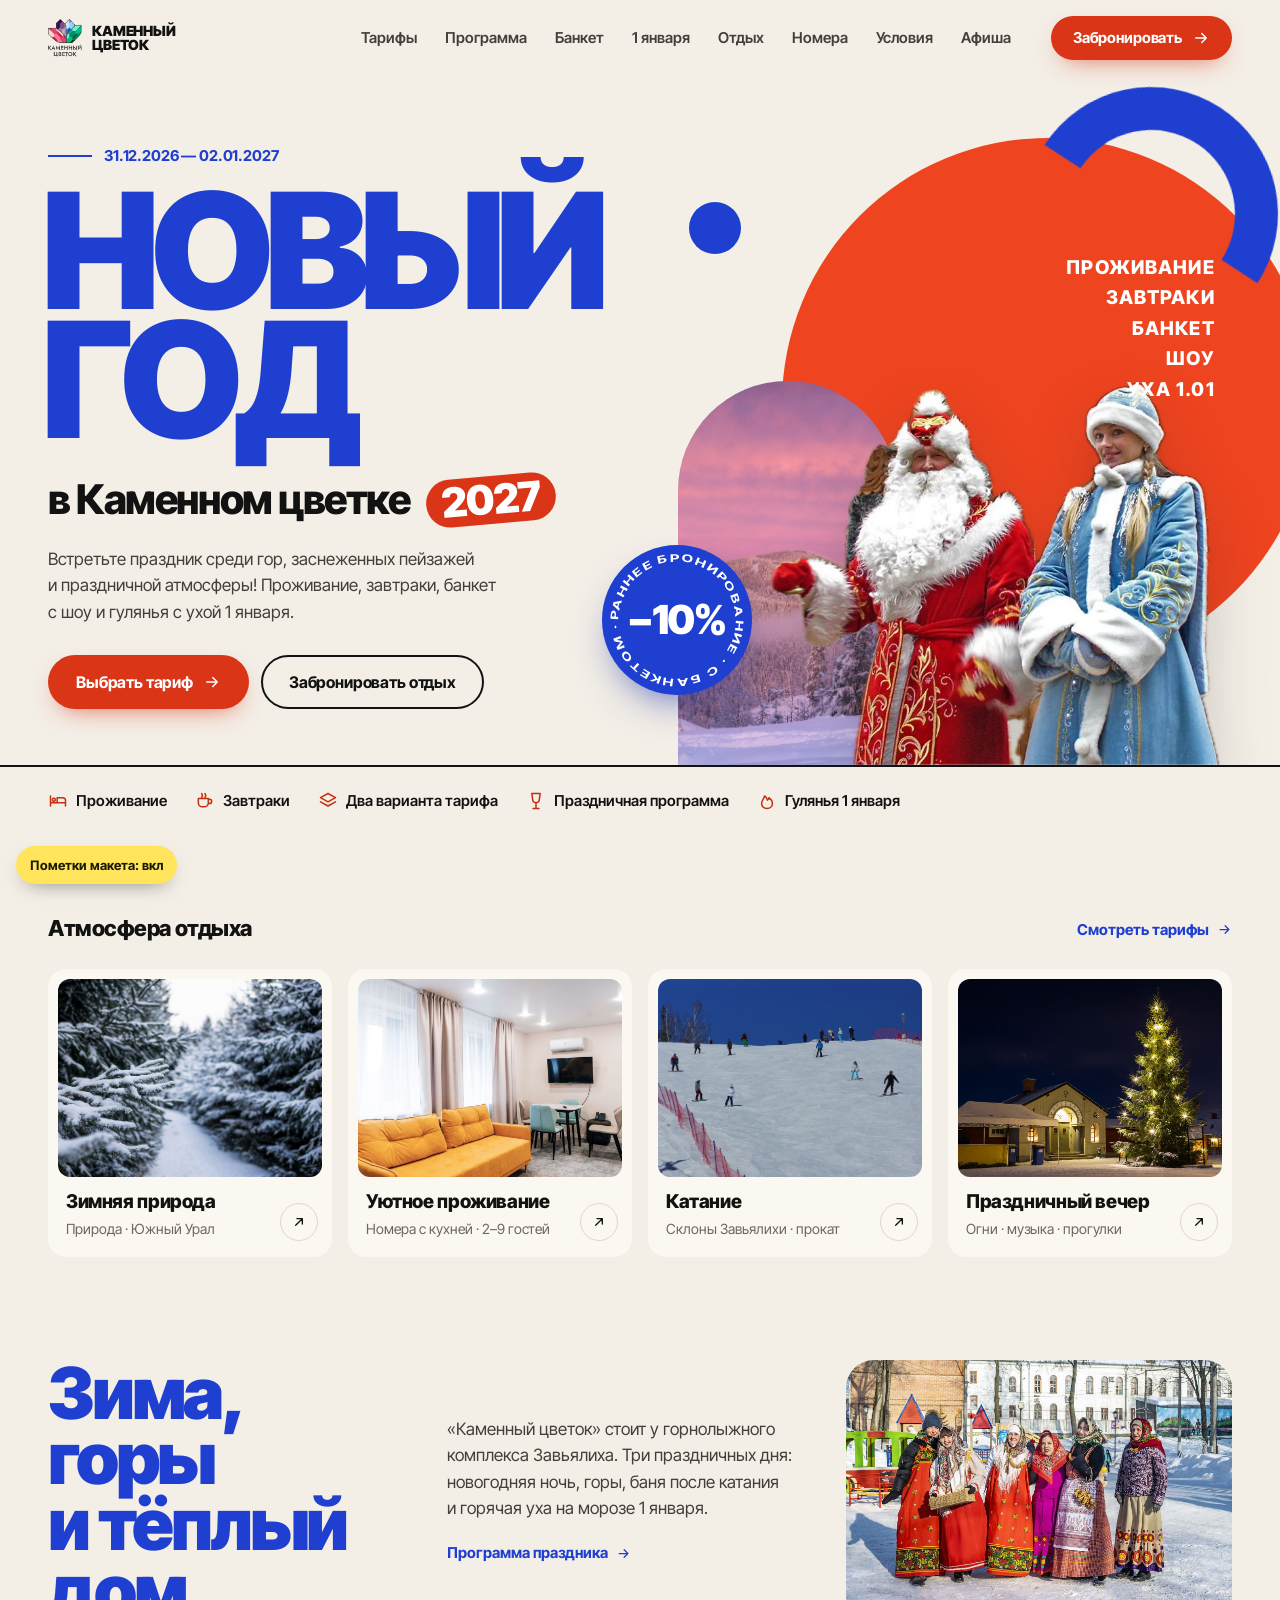
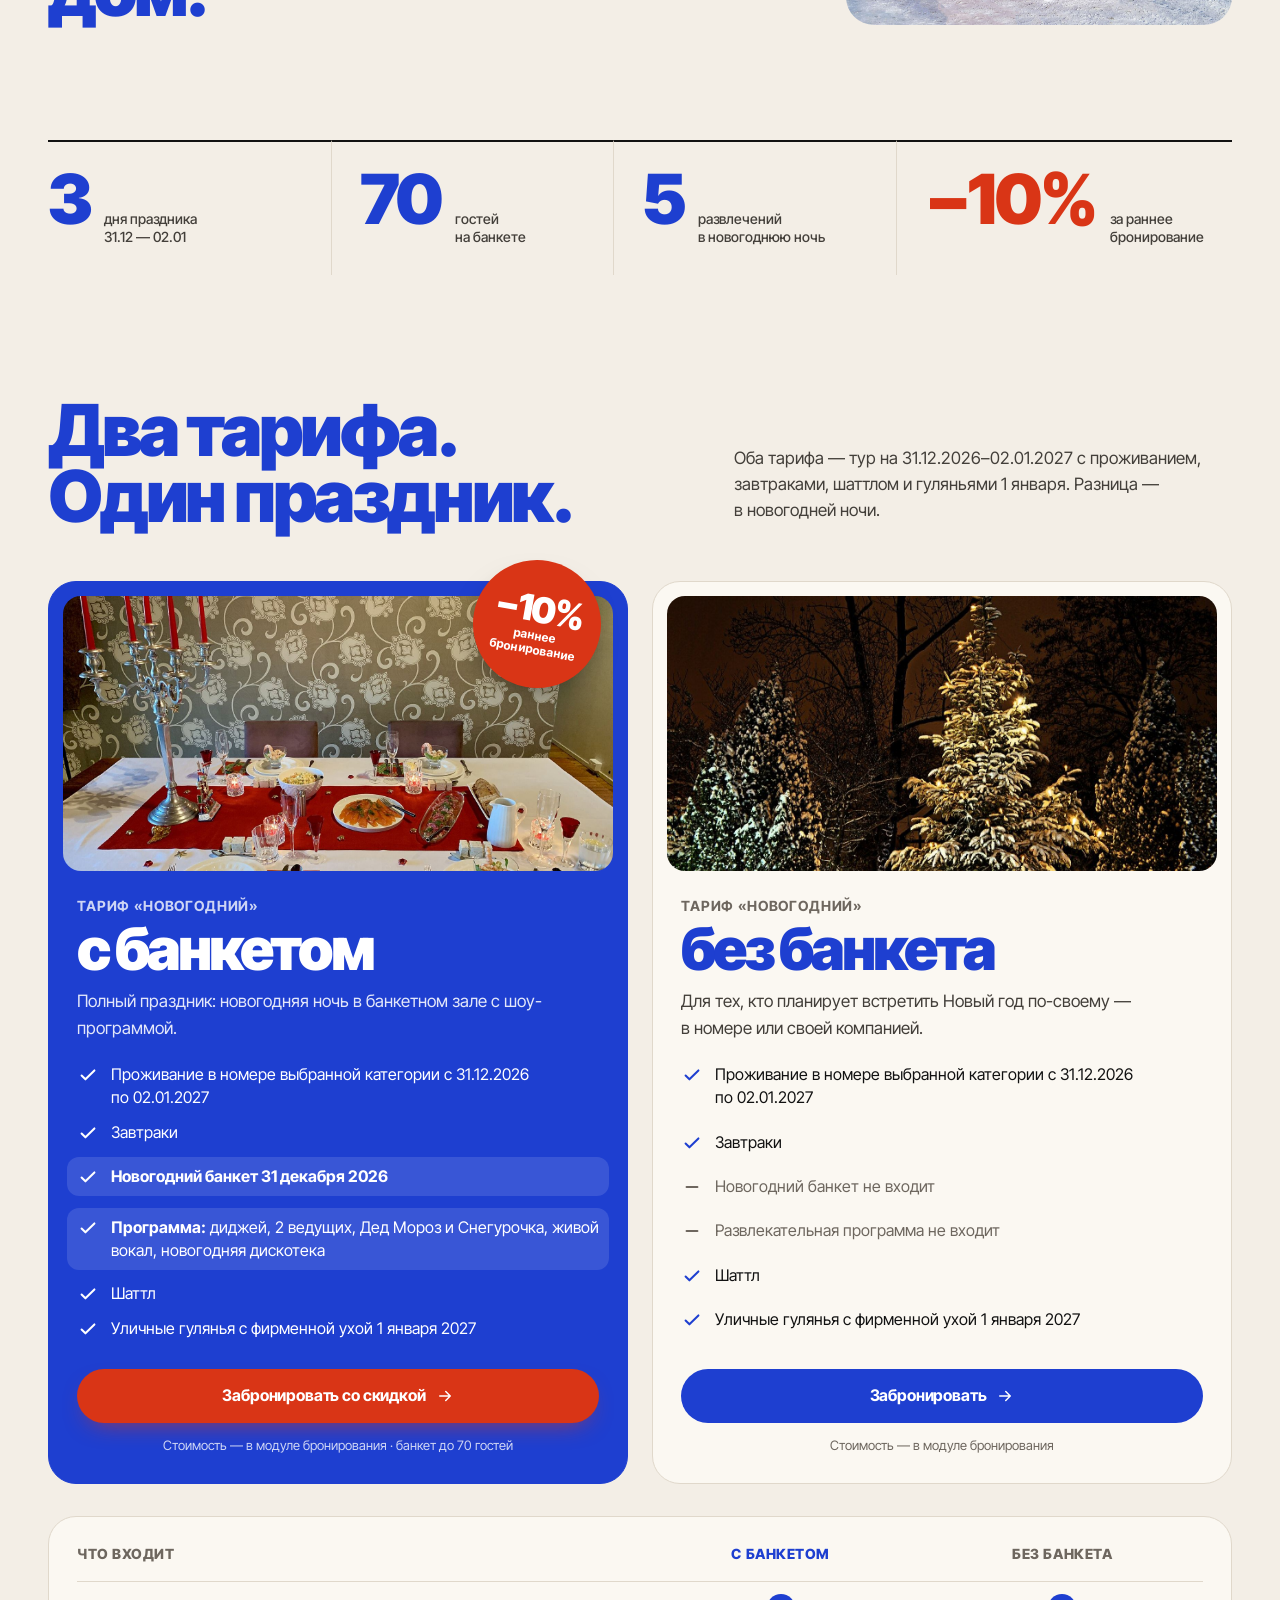
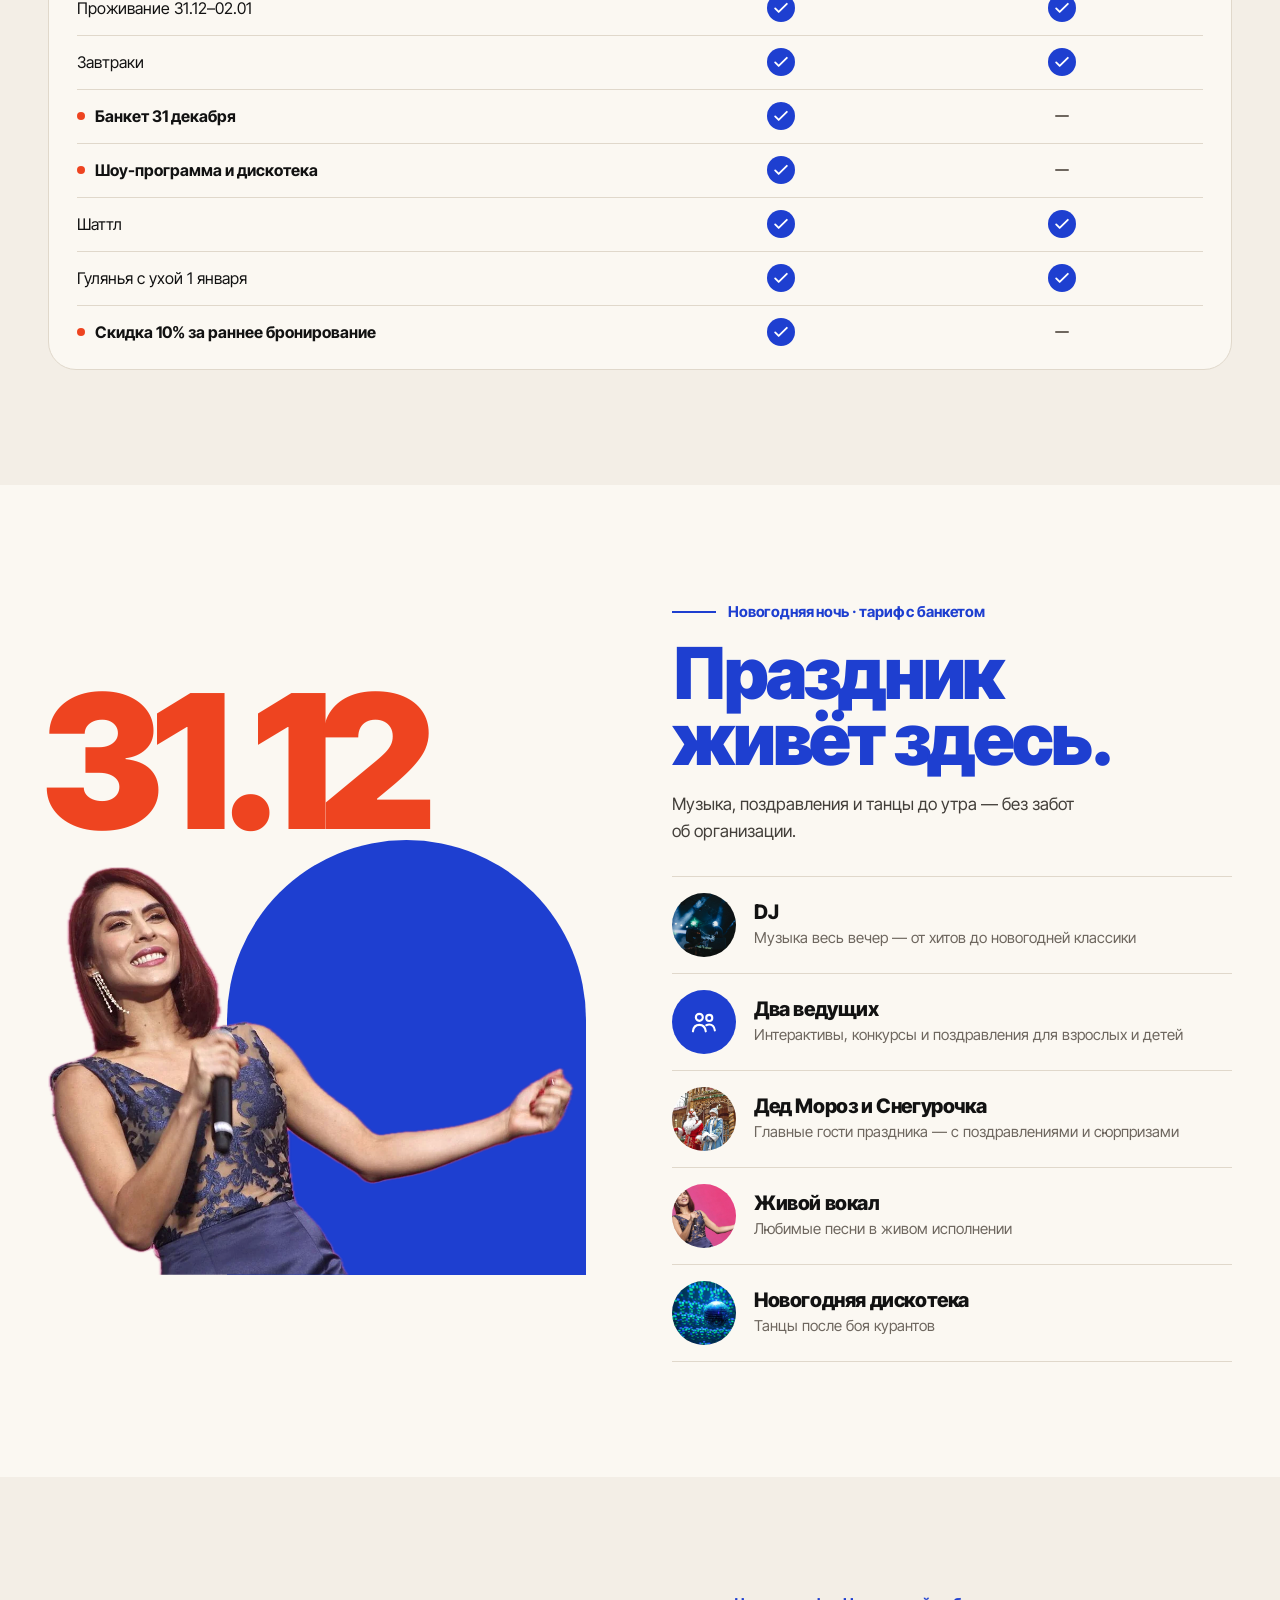
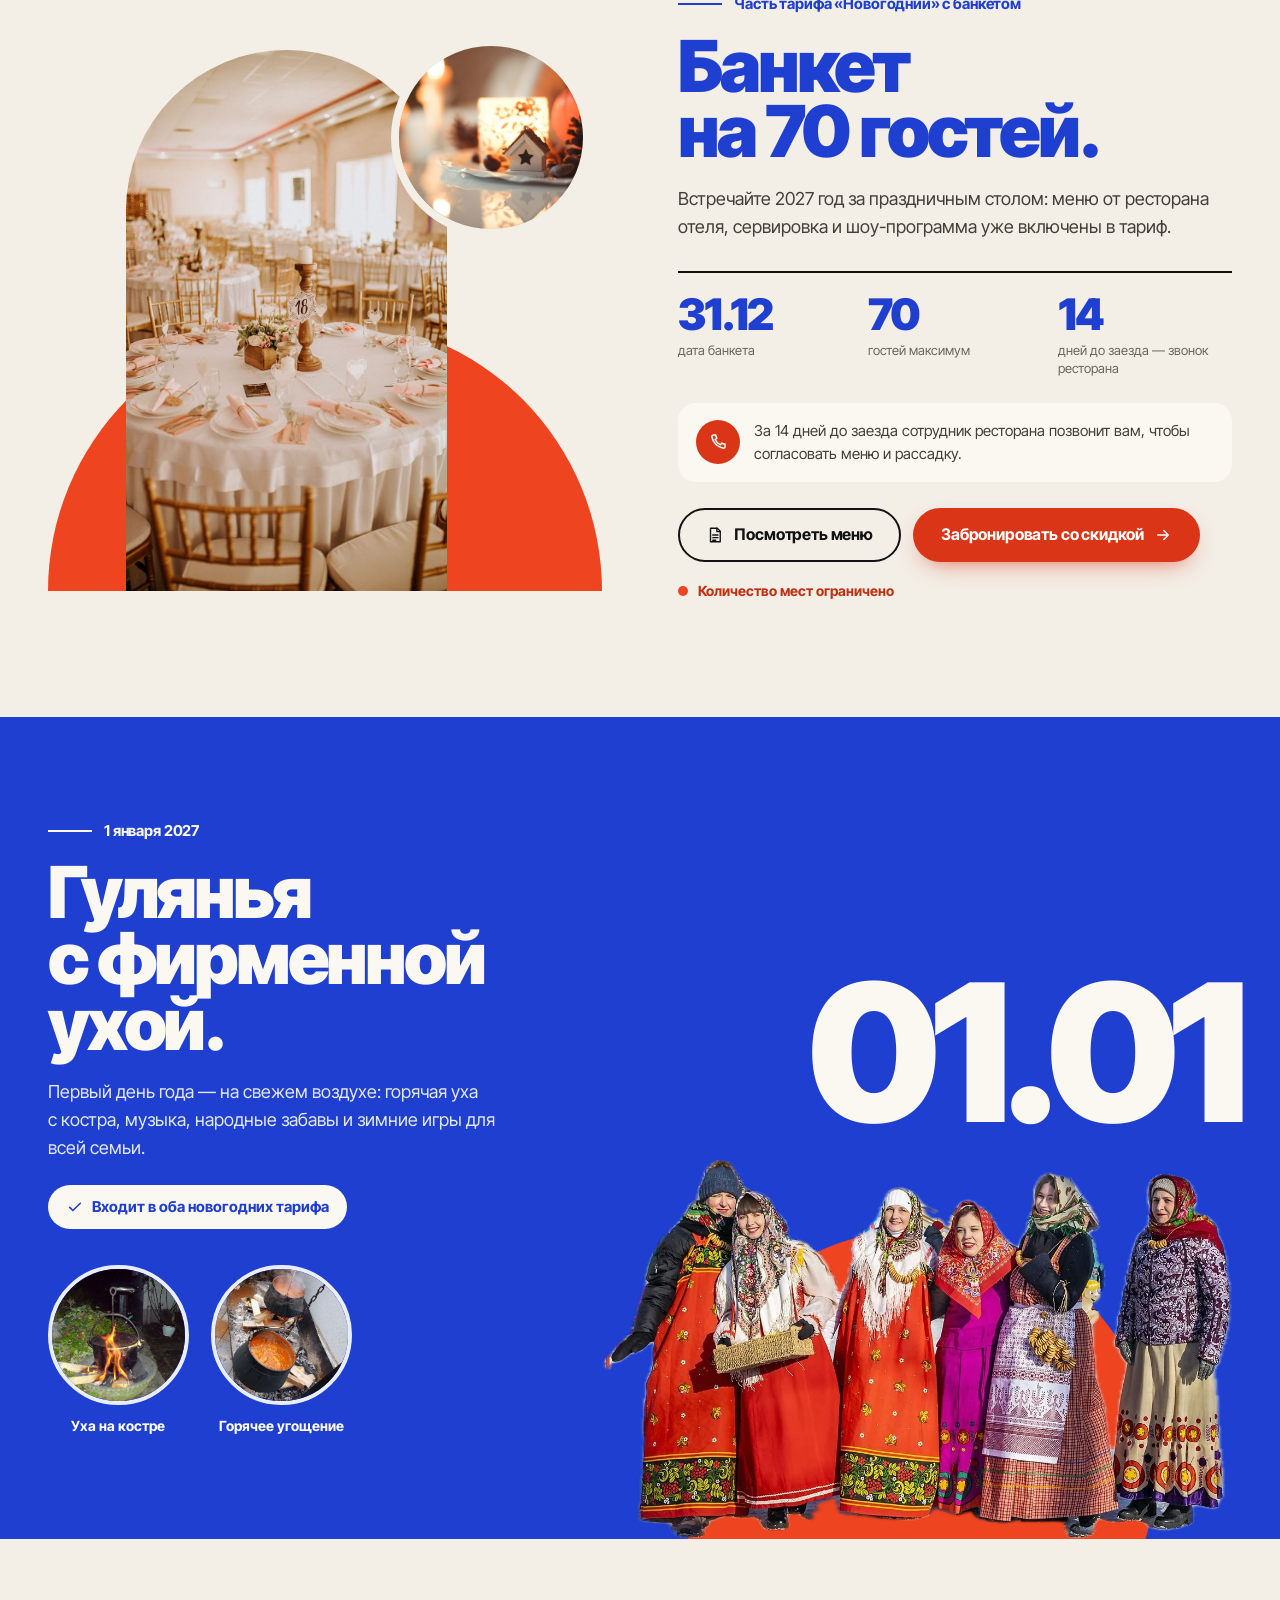
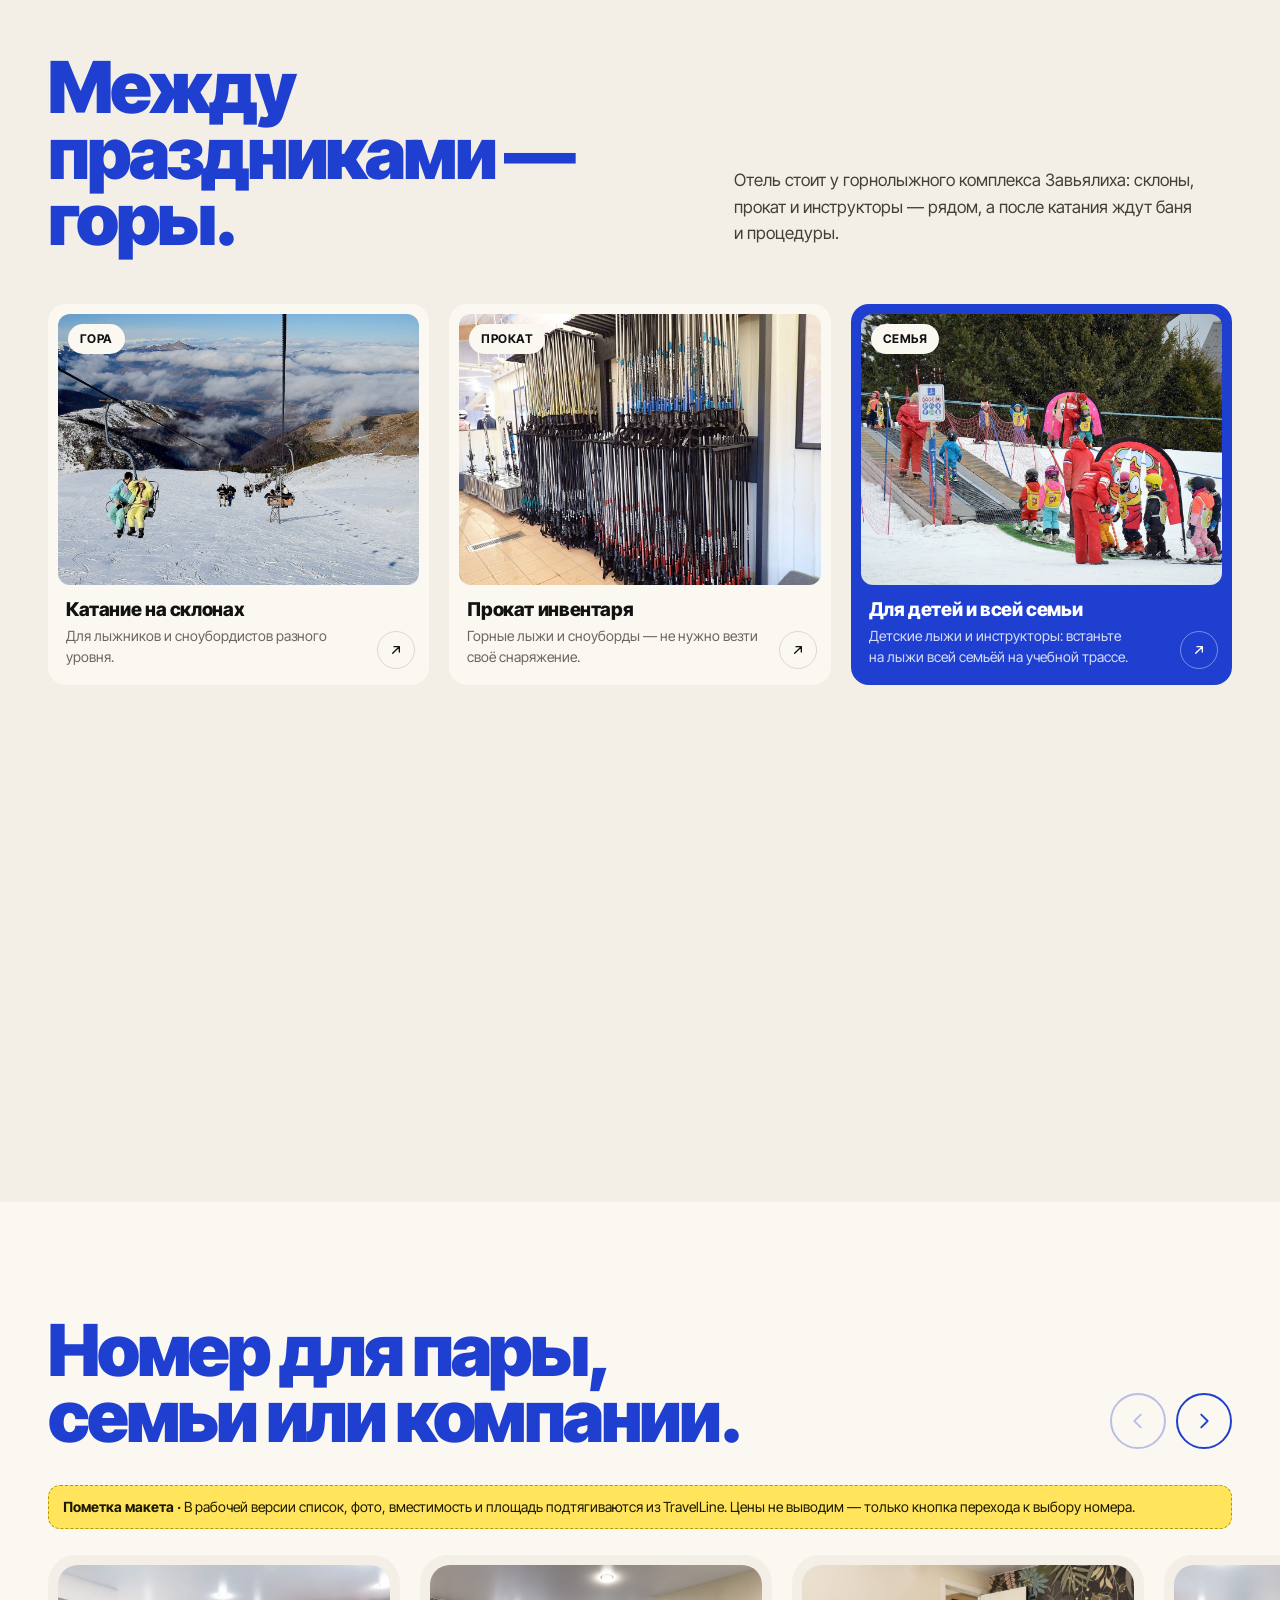
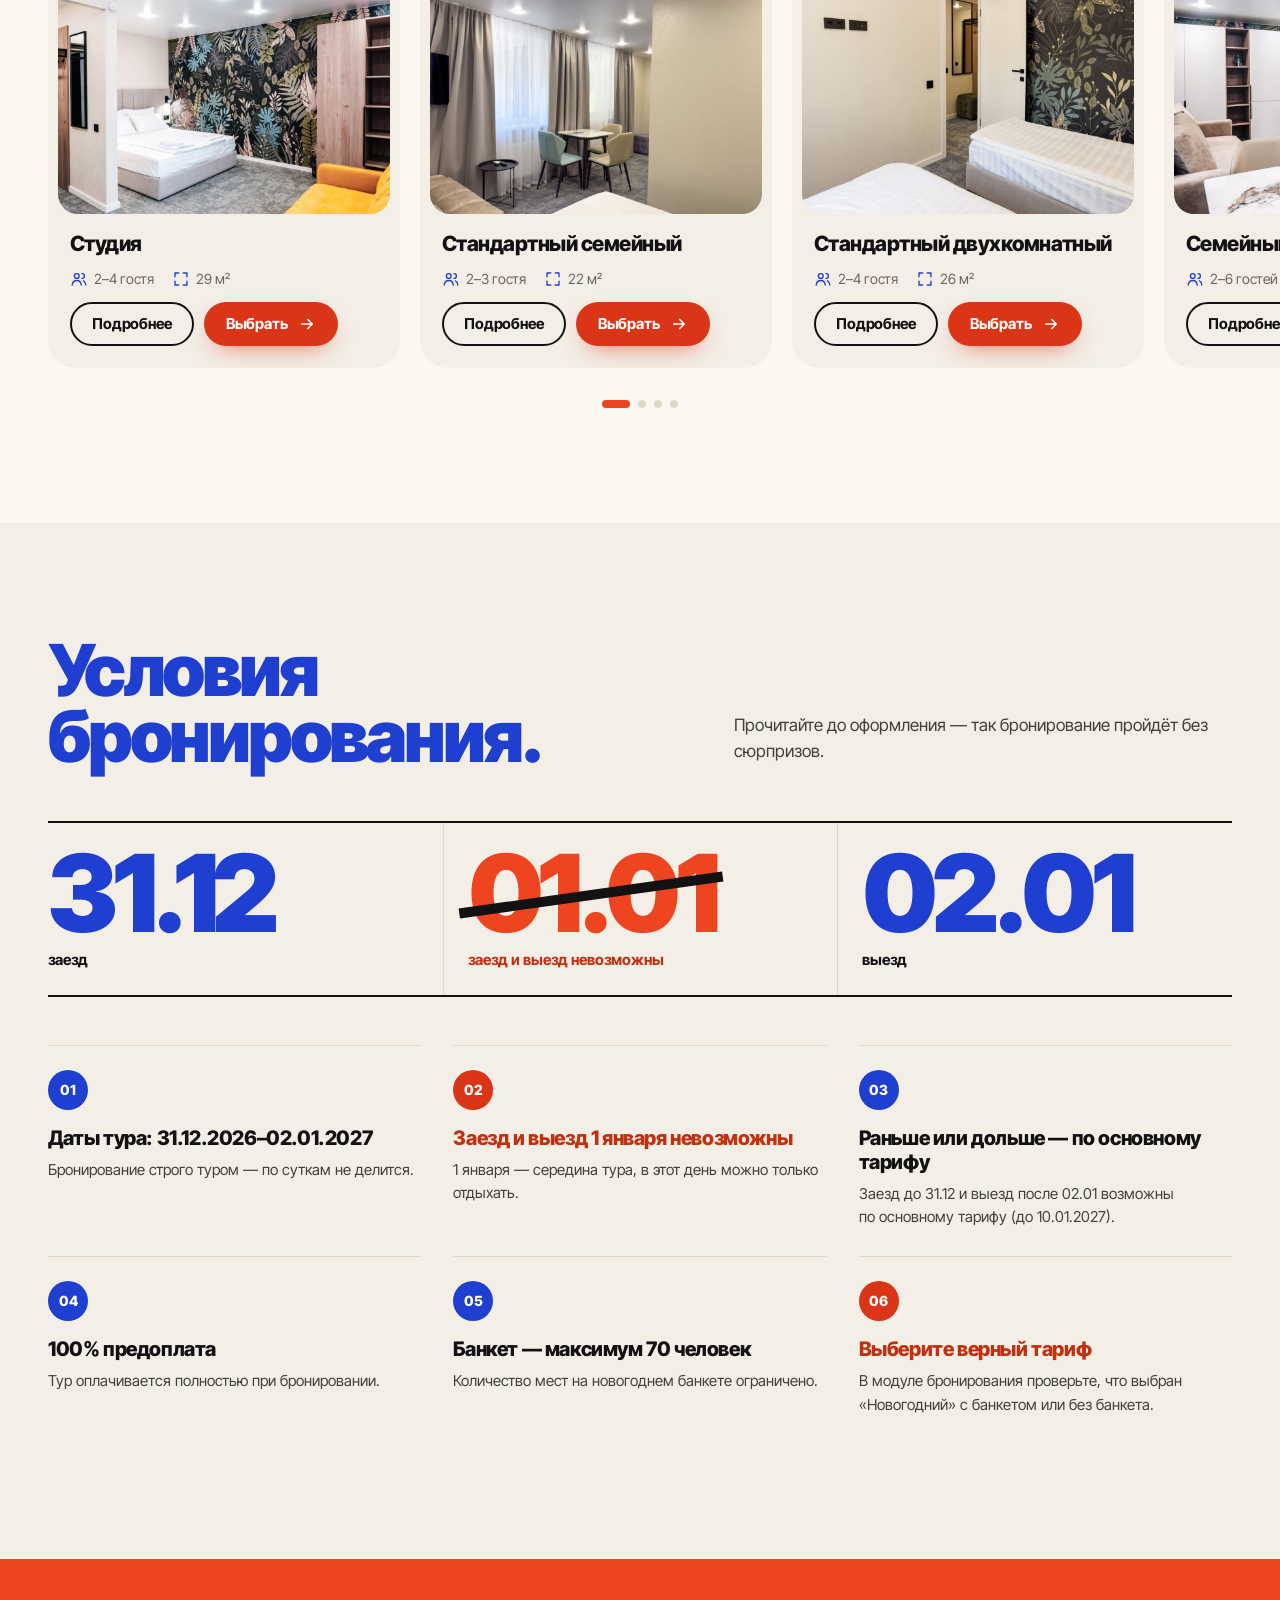
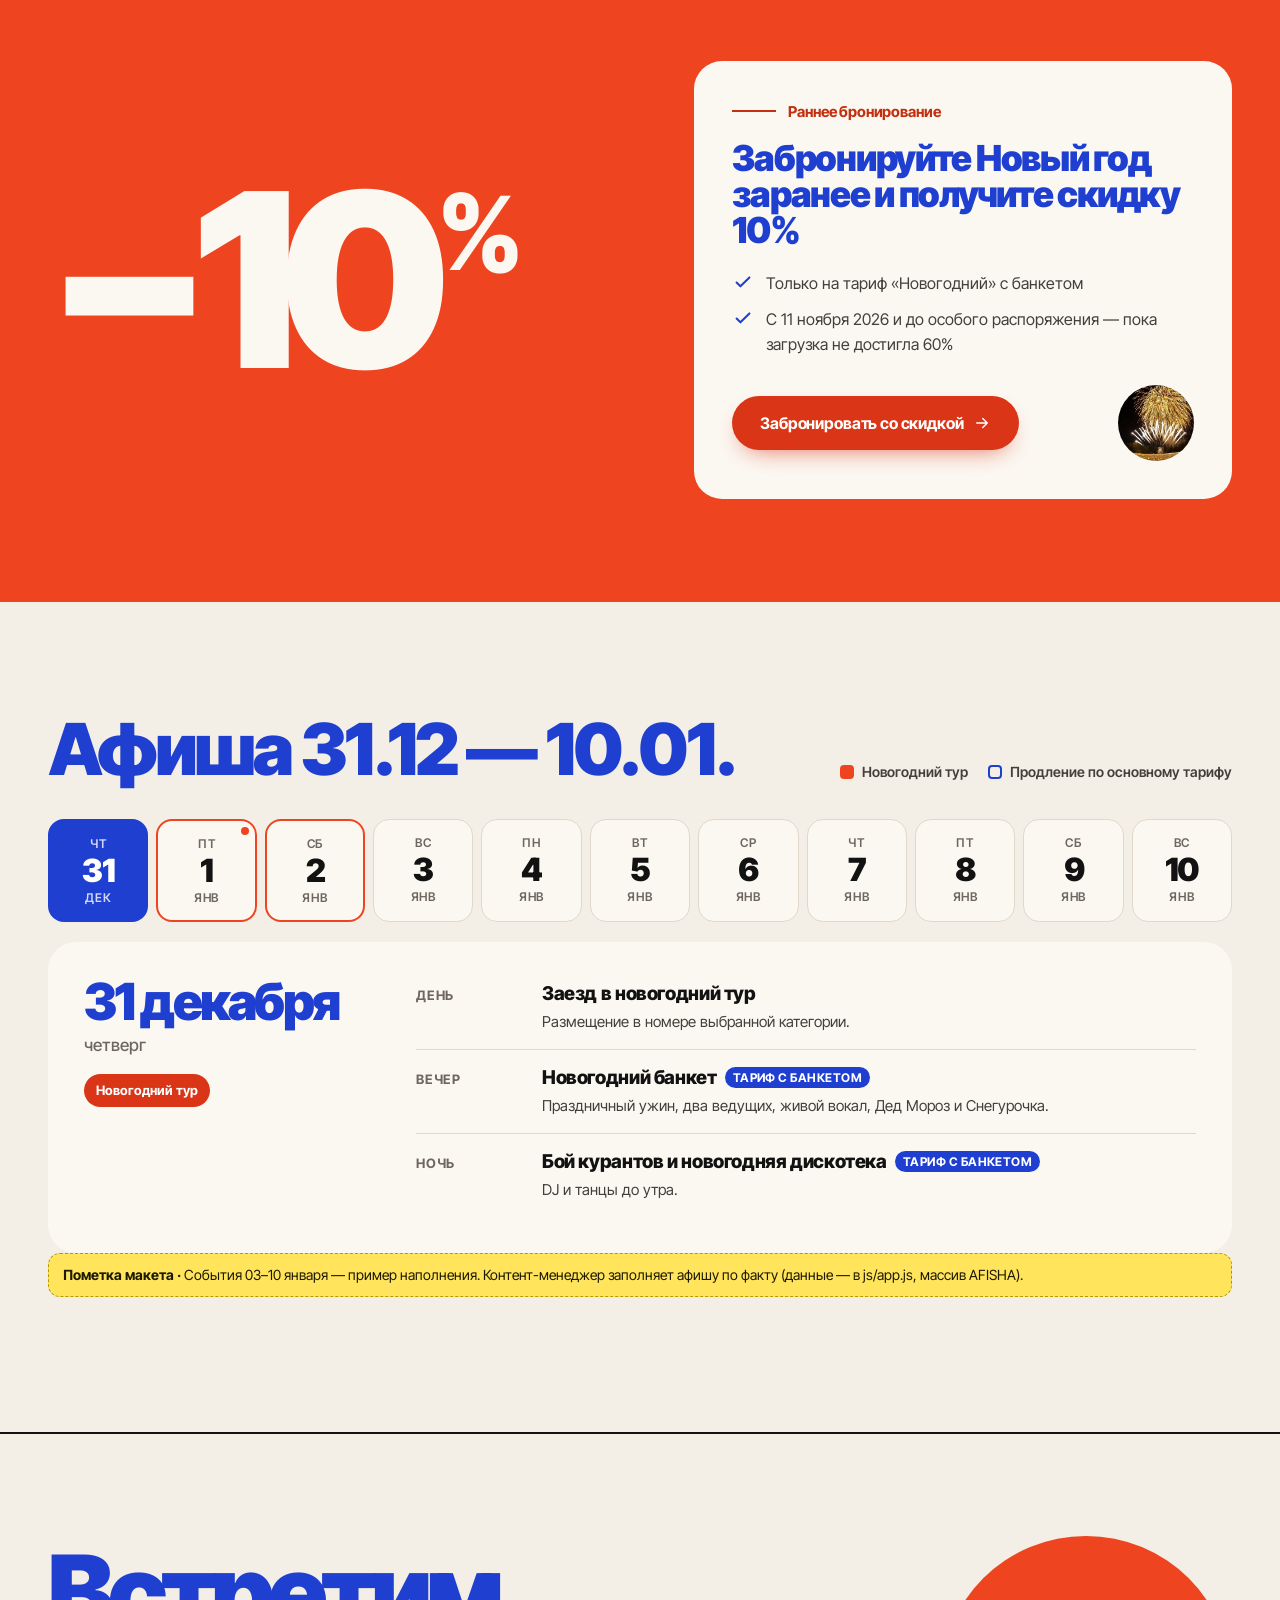
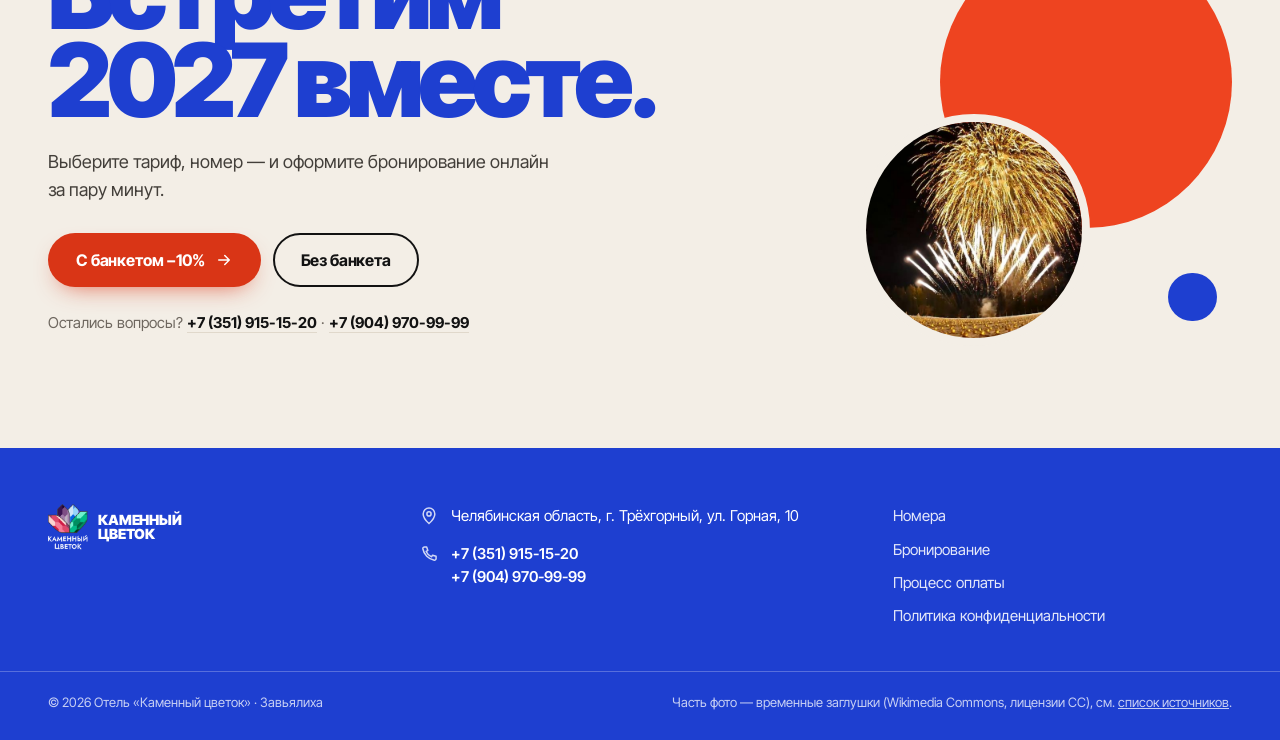
==== commit 5736ea82: "v2: окно с параметрами номера (галерея, спальные места, кухня, этаж) + площадь стандартного семейног" ====
--- a/v2/index.html
+++ b/v2/index.html
@@ -360,24 +360,30 @@
     <p class="todo todo--block" data-note>В рабочей версии список, фото, вместимость и&nbsp;площадь подтягиваются из&nbsp;TravelLine. Цены не&nbsp;выводим — только кнопка перехода к&nbsp;выбору номера.</p>
     <div class="carousel" id="roomsCarousel" tabindex="0" aria-label="Карусель номеров">
       <ul class="carousel__track">
-        <li class="room"><div class="room__img"><img src="../img/rooms/studio.jpg" alt="Студия" loading="lazy"></div>
+        <li class="room"><button class="room__img" type="button" data-room="studio" data-goal="ny_room_details" aria-label="Подробнее о номере: Студия"><img src="../img/rooms/studio.jpg" alt="Студия" loading="lazy"></button>
           <div class="room__body"><h3>Студия</h3><p class="room__meta"><span><svg><use href="#i-users"/></svg>2–4 гостя</span><span><svg><use href="#i-area"/></svg>29 м²</span></p>
-          <a class="btn btn--red btn--sm" data-book="room:studio" data-goal="ny_book_room" href="https://kamenniy-cvetok.ru/booking/">Выбрать номер<svg><use href="#i-arrow"/></svg></a></div></li>
-        <li class="room"><div class="room__img"><img src="../img/rooms/standard-family.jpg" alt="Стандартный семейный номер" loading="lazy"></div>
-          <div class="room__body"><h3>Стандартный семейный</h3><p class="room__meta"><span><svg><use href="#i-users"/></svg>2–3 гостя</span><span><svg><use href="#i-area"/></svg>29 м²</span></p>
-          <a class="btn btn--red btn--sm" data-book="room:standard-family" data-goal="ny_book_room" href="https://kamenniy-cvetok.ru/booking/">Выбрать номер<svg><use href="#i-arrow"/></svg></a></div></li>
-        <li class="room"><div class="room__img"><img src="../img/rooms/standard-two-rooms.jpg" alt="Стандартный двухкомнатный номер" loading="lazy"></div>
+          <div class="room__actions"><button class="btn btn--line btn--sm" type="button" data-room="studio" data-goal="ny_room_details">Подробнее</button>
+          <a class="btn btn--red btn--sm" data-book="room:studio" data-goal="ny_book_room" href="https://kamenniy-cvetok.ru/booking/">Выбрать<svg><use href="#i-arrow"/></svg></a></div></div></li>
+        <li class="room"><button class="room__img" type="button" data-room="standard-family" data-goal="ny_room_details" aria-label="Подробнее о номере: Стандартный семейный номер"><img src="../img/rooms/standard-family.jpg" alt="Стандартный семейный номер" loading="lazy"></button>
+          <div class="room__body"><h3>Стандартный семейный</h3><p class="room__meta"><span><svg><use href="#i-users"/></svg>2–3 гостя</span><span><svg><use href="#i-area"/></svg>22 м²</span></p>
+          <div class="room__actions"><button class="btn btn--line btn--sm" type="button" data-room="standard-family" data-goal="ny_room_details">Подробнее</button>
+          <a class="btn btn--red btn--sm" data-book="room:standard-family" data-goal="ny_book_room" href="https://kamenniy-cvetok.ru/booking/">Выбрать<svg><use href="#i-arrow"/></svg></a></div></div></li>
+        <li class="room"><button class="room__img" type="button" data-room="standard-two-rooms" data-goal="ny_room_details" aria-label="Подробнее о номере: Стандартный двухкомнатный номер"><img src="../img/rooms/standard-two-rooms.jpg" alt="Стандартный двухкомнатный номер" loading="lazy"></button>
           <div class="room__body"><h3>Стандартный двухкомнатный</h3><p class="room__meta"><span><svg><use href="#i-users"/></svg>2–4 гостя</span><span><svg><use href="#i-area"/></svg>26 м²</span></p>
-          <a class="btn btn--red btn--sm" data-book="room:standard-two-rooms" data-goal="ny_book_room" href="https://kamenniy-cvetok.ru/booking/">Выбрать номер<svg><use href="#i-arrow"/></svg></a></div></li>
-        <li class="room"><div class="room__img"><img src="../img/rooms/family-lux.jpg" alt="Семейный люкс" loading="lazy"></div>
+          <div class="room__actions"><button class="btn btn--line btn--sm" type="button" data-room="standard-two-rooms" data-goal="ny_room_details">Подробнее</button>
+          <a class="btn btn--red btn--sm" data-book="room:standard-two-rooms" data-goal="ny_book_room" href="https://kamenniy-cvetok.ru/booking/">Выбрать<svg><use href="#i-arrow"/></svg></a></div></div></li>
+        <li class="room"><button class="room__img" type="button" data-room="family-lux" data-goal="ny_room_details" aria-label="Подробнее о номере: Семейный люкс"><img src="../img/rooms/family-lux.jpg" alt="Семейный люкс" loading="lazy"></button>
           <div class="room__body"><h3>Семейный люкс</h3><p class="room__meta"><span><svg><use href="#i-users"/></svg>2–6 гостей</span><span><svg><use href="#i-area"/></svg>38 м²</span></p>
-          <a class="btn btn--red btn--sm" data-book="room:family-lux" data-goal="ny_book_room" href="https://kamenniy-cvetok.ru/booking/">Выбрать номер<svg><use href="#i-arrow"/></svg></a></div></li>
-        <li class="room"><div class="room__img"><img src="../img/rooms/apartment-2br.jpg" alt="Семейный апартамент с 2 спальнями" loading="lazy"></div>
+          <div class="room__actions"><button class="btn btn--line btn--sm" type="button" data-room="family-lux" data-goal="ny_room_details">Подробнее</button>
+          <a class="btn btn--red btn--sm" data-book="room:family-lux" data-goal="ny_book_room" href="https://kamenniy-cvetok.ru/booking/">Выбрать<svg><use href="#i-arrow"/></svg></a></div></div></li>
+        <li class="room"><button class="room__img" type="button" data-room="apartment-2br" data-goal="ny_room_details" aria-label="Подробнее о номере: Семейный апартамент с 2 спальнями"><img src="../img/rooms/apartment-2br.jpg" alt="Семейный апартамент с 2 спальнями" loading="lazy"></button>
           <div class="room__body"><h3>Апартамент с&nbsp;2&nbsp;спальнями</h3><p class="room__meta"><span><svg><use href="#i-users"/></svg>4–6 гостей</span><span><svg><use href="#i-area"/></svg>64 м²</span></p>
-          <a class="btn btn--red btn--sm" data-book="room:apartment-2br" data-goal="ny_book_room" href="https://kamenniy-cvetok.ru/booking/">Выбрать номер<svg><use href="#i-arrow"/></svg></a></div></li>
-        <li class="room"><div class="room__img"><img src="../img/rooms/apartment-3br.jpg" alt="Семейный апартамент с 3 спальнями" loading="lazy"></div>
+          <div class="room__actions"><button class="btn btn--line btn--sm" type="button" data-room="apartment-2br" data-goal="ny_room_details">Подробнее</button>
+          <a class="btn btn--red btn--sm" data-book="room:apartment-2br" data-goal="ny_book_room" href="https://kamenniy-cvetok.ru/booking/">Выбрать<svg><use href="#i-arrow"/></svg></a></div></div></li>
+        <li class="room"><button class="room__img" type="button" data-room="apartment-3br" data-goal="ny_room_details" aria-label="Подробнее о номере: Семейный апартамент с 3 спальнями"><img src="../img/rooms/apartment-3br.jpg" alt="Семейный апартамент с 3 спальнями" loading="lazy"></button>
           <div class="room__body"><h3>Апартамент с&nbsp;3&nbsp;спальнями</h3><p class="room__meta"><span><svg><use href="#i-users"/></svg>6–9 гостей</span><span><svg><use href="#i-area"/></svg>64 м²</span></p>
-          <a class="btn btn--red btn--sm" data-book="room:apartment-3br" data-goal="ny_book_room" href="https://kamenniy-cvetok.ru/booking/">Выбрать номер<svg><use href="#i-arrow"/></svg></a></div></li>
+          <div class="room__actions"><button class="btn btn--line btn--sm" type="button" data-room="apartment-3br" data-goal="ny_room_details">Подробнее</button>
+          <a class="btn btn--red btn--sm" data-book="room:apartment-3br" data-goal="ny_book_room" href="https://kamenniy-cvetok.ru/booking/">Выбрать<svg><use href="#i-arrow"/></svg></a></div></div></li>
       </ul>
     </div>
     <div class="carousel__dots" id="roomsDots" aria-hidden="true"></div>
@@ -504,6 +510,33 @@
   </div>
 </div>
 
+<div class="modal modal--room" id="room-modal" role="dialog" aria-modal="true" aria-labelledby="rmTitle" hidden>
+  <div class="modal__box rm">
+    <button class="modal__close" type="button" data-close aria-label="Закрыть"><svg><use href="#i-close"/></svg></button>
+    <div class="rm__gallery">
+      <div class="rm__stage">
+        <img class="rm__photo" id="rmPhoto" src="img/rooms/studio-1.webp" alt="" loading="lazy">
+        <button class="rm__nav rm__nav--prev" type="button" data-rm="prev" aria-label="Предыдущее фото"><svg><use href="#i-left"/></svg></button>
+        <button class="rm__nav rm__nav--next" type="button" data-rm="next" aria-label="Следующее фото"><svg><use href="#i-right"/></svg></button>
+        <span class="rm__count" id="rmCount" aria-live="polite"></span>
+      </div>
+      <div class="rm__thumbs" id="rmThumbs"></div>
+    </div>
+    <div class="rm__info">
+      <p class="kicker"><i></i><span id="rmType"></span></p>
+      <h3 class="rm__title" id="rmTitle"></h3>
+      <p class="rm__lead" id="rmLead"></p>
+      <ul class="rm__facts" id="rmFacts"></ul>
+      <dl class="rm__specs" id="rmSpecs"></dl>
+      <p class="todo todo--block" data-note>Параметры взяты со&nbsp;страниц номеров kamenniy-cvetok.ru; в&nbsp;рабочей версии — из&nbsp;TravelLine или CMS.</p>
+      <div class="rm__cta">
+        <a class="btn btn--red" id="rmBook" data-book="" data-goal="ny_book_room" href="https://kamenniy-cvetok.ru/booking/">Выбрать этот номер<svg><use href="#i-arrow"/></svg></a>
+        <p class="rm__tour">Тур 31.12–02.01, бронирование только целиком</p>
+      </div>
+    </div>
+  </div>
+</div>
+
 <button class="notes-toggle" id="notesToggle" type="button" aria-pressed="true">Пометки макета: вкл</button>
 
 <script src="js/app.js" defer></script>
--- a/v2/css/styles.css
+++ b/v2/css/styles.css
@@ -100,7 +100,7 @@
 .hero__art .shape--dot{width:9%;aspect-ratio:1;left:6%;top:12%;animation:pop 1.1s .25s var(--ease) both}
 .hero__photo{position:absolute;left:4%;bottom:0;width:38%;height:60%;object-fit:cover;border-radius:999px 999px 0 0;z-index:1}
 .hero__cut{position:absolute;right:2%;bottom:0;width:78%;z-index:2;filter:drop-shadow(0 30px 30px rgba(18,18,18,.18));animation:rise 1.1s .15s var(--ease) both}
-.hero__words{position:absolute;right:3%;top:20%;z-index:3;text-align:right;color:#fff;font-weight:800;font-size:13px;letter-spacing:.12em;text-transform:uppercase;line-height:2}
+.hero__words{position:absolute;right:3%;top:20%;z-index:3;text-align:right;color:#fff;font-weight:800;font-size:19px;letter-spacing:.06em;text-transform:uppercase;line-height:1.6}
 
 .stamp{position:absolute;z-index:4;left:47%;bottom:70px;width:150px;height:150px;border-radius:50%;background:var(--blue);color:#fff;display:grid;place-items:center;text-decoration:none;box-shadow:0 18px 40px -18px rgba(22,49,170,.8);transition:transform .3s var(--ease)}
 .stamp:hover{transform:scale(1.05) rotate(-4deg)}
@@ -223,8 +223,7 @@
 .note-card__ico{width:44px;height:44px;flex:none;border-radius:50%;background:var(--red-btn);color:#fff;display:grid;place-items:center;font-size:20px}
 .banquet__actions{display:flex;flex-wrap:wrap;gap:12px;margin-top:26px}
 .limit{display:flex;align-items:center;gap:10px;margin-top:18px;font-weight:700;font-size:14px;color:var(--red-text)}
-.limit i{width:10px;height:10px;border-radius:50%;background:var(--red);box-shadow:0 0 0 0 rgba(238,68,32,.6);animation:pulse 1.8s infinite}
-@keyframes pulse{70%{box-shadow:0 0 0 10px rgba(238,68,32,0)}100%{box-shadow:0 0 0 0 rgba(238,68,32,0)}}
+.limit i{width:10px;height:10px;border-radius:50%;background:var(--red)}
 
 /* ---------- 1 января ---------- */
 .jan1{background:var(--blue);color:#fff;padding:clamp(72px,8vw,112px) 0 0;overflow:hidden}
@@ -250,7 +249,7 @@
 .carousel::-webkit-scrollbar{display:none}
 .carousel__track{display:grid;grid-auto-flow:column;grid-auto-columns:calc((100% - 40px)/3.25);column-gap:20px}
 .room{scroll-snap-align:start;background:var(--bg);border-radius:var(--r-lg);padding:10px;display:flex;flex-direction:column}
-.room__img{aspect-ratio:4/3;border-radius:20px;overflow:hidden}
+.room__img{aspect-ratio:4/3;border-radius:20px;overflow:hidden;display:block;width:100%;padding:0;border:0;background:var(--line);cursor:zoom-in}
 .room__img img{width:100%;height:100%;object-fit:cover;transition:transform .6s var(--ease)}
 .room:hover .room__img img{transform:scale(1.04)}
 .room__body{padding:18px 12px 12px;display:flex;flex-direction:column;gap:12px;flex:1}
@@ -258,7 +257,7 @@
 .room__meta{display:flex;gap:18px;font-size:14px;color:var(--ink-3);flex:1}
 .room__meta span{display:flex;align-items:center;gap:6px}
 .room__meta svg{font-size:18px;color:var(--blue)}
-.room .btn{align-self:flex-start}
+.room__actions{display:flex;flex-wrap:wrap;gap:10px}
 .carousel__nav{display:flex;gap:10px;flex:none}
 .round{width:56px;height:56px;border-radius:50%;border:2px solid var(--blue);background:transparent;color:var(--blue);display:grid;place-items:center;font-size:22px;transition:background-color .2s,color .2s,opacity .2s}
 .round:hover:not(:disabled){background:var(--blue);color:#fff}
@@ -327,7 +326,7 @@
 .events li:first-child{border-top:0;padding-top:4px}
 .event__time{font-weight:700;font-size:13px;text-transform:uppercase;letter-spacing:.06em;color:var(--ink-3);padding-top:3px}
 .event__title{font-weight:800;font-size:19px;letter-spacing:-.02em;line-height:1.25}
-.event__tag{display:inline-block;margin-left:8px;vertical-align:2px;font-weight:700;font-size:11px;letter-spacing:.04em;text-transform:uppercase;padding:3px 8px;border-radius:999px;background:var(--blue);color:#fff}
+.event__tag{display:inline-block;margin-left:8px;vertical-align:2px;font-weight:700;font-size:12px;letter-spacing:.04em;text-transform:uppercase;padding:3px 8px;border-radius:999px;background:var(--blue);color:#fff}
 .event__desc{margin-top:4px;font-size:15px;color:var(--ink-2)}
 
 /* ---------- Финал ---------- */
@@ -369,6 +368,40 @@
 .modal__box p{color:var(--ink-2);font-size:16px}
 .modal__box .btn{justify-self:start;margin-top:8px}
 .modal__close{position:absolute;right:16px;top:16px;width:42px;height:42px;border-radius:50%;border:1.5px solid var(--line);background:none;display:grid;place-items:center;font-size:20px}
+/* окно номера */
+.modal--room{padding:24px}
+.rm{max-width:1120px;width:100%;padding:0;grid-template-columns:minmax(0,1.15fr) minmax(0,1fr);grid-template-rows:minmax(0,1fr);gap:0;height:min(780px,calc(100dvh - 48px));overflow:hidden}
+.rm .modal__close{z-index:3;background:var(--bg);border-color:var(--bg);box-shadow:0 2px 10px rgba(18,18,18,.18)}
+.rm__gallery{background:var(--ink);display:flex;flex-direction:column;min-height:0}
+.rm__stage{position:relative;flex:1;min-height:0}
+.rm__photo{position:absolute;inset:0;width:100%;height:100%;object-fit:cover}
+.rm__nav{position:absolute;top:50%;translate:0 -50%;width:48px;height:48px;border-radius:50%;border:0;background:var(--bg);color:var(--ink);display:grid;place-items:center;font-size:22px;transition:background-color .2s,color .2s}
+.rm__nav:hover{background:var(--blue);color:#fff}
+.rm__nav--prev{left:16px}.rm__nav--next{right:16px}
+.rm__count{position:absolute;left:16px;bottom:16px;background:var(--ink);color:#fff;font-weight:700;font-size:14px;padding:6px 12px;border-radius:999px}
+.rm__thumbs{display:grid;grid-template-columns:repeat(4,1fr);gap:8px;padding:8px}
+.rm__thumbs button{padding:0;border:0;border-radius:10px;overflow:hidden;aspect-ratio:3/2;opacity:.55;outline:2px solid transparent;outline-offset:-2px;transition:opacity .2s,outline-color .2s;background:none}
+.rm__thumbs button:hover{opacity:.85}
+.rm__thumbs button[aria-current]{opacity:1;outline-color:var(--red)}
+.rm__thumbs img{width:100%;height:100%;object-fit:cover}
+.rm__info{padding:40px 40px 32px;overflow-y:auto;min-height:0;display:flex;flex-direction:column}
+.rm__info .kicker{margin-bottom:12px;padding-right:48px}
+.rm__title{font-weight:900;font-size:clamp(28px,2.6vw,40px);line-height:1;letter-spacing:-.035em;color:var(--blue)}
+.rm__lead{margin-top:14px;font-size:17px;color:var(--ink-2)}
+.rm__facts{list-style:none;display:grid;grid-template-columns:repeat(3,1fr);margin:24px 0 8px;border-top:2px solid var(--ink);border-bottom:2px solid var(--ink)}
+.rm__facts li{padding:14px 0 12px;display:flex;flex-direction:column;gap:2px}
+.rm__facts li+li{border-left:1px solid var(--line);padding-left:16px}
+.rm__facts b{font-weight:900;font-size:clamp(30px,3vw,42px);line-height:1;letter-spacing:-.04em;color:var(--red-text)}
+.rm__facts span{font-size:14px;font-weight:700;color:var(--ink-2)}
+.rm__specs{display:grid}
+.rm__specs div{display:grid;grid-template-columns:132px minmax(0,1fr);gap:16px;padding:14px 0;border-bottom:1px solid var(--line)}
+.rm__specs dt{font-weight:800;font-size:15px;color:var(--ink)}
+.rm__specs dd{font-size:15px;color:var(--ink-2);line-height:1.45}
+.rm .todo--block{margin-top:16px}
+.rm__cta{margin-top:auto;padding-top:24px;display:flex;flex-wrap:wrap;align-items:center;gap:12px 18px}
+.rm__cta .btn{margin-top:0}
+.rm__tour{font-size:14px;color:var(--ink-3)}
+.nw{white-space:nowrap}
 
 /* ---------- Пометки макета ---------- */
 .todo{background:#FFE45C;color:#1d1a00;padding:1px 6px;border-radius:6px;font-size:.92em;box-decoration-break:clone;-webkit-box-decoration-break:clone}
@@ -388,6 +421,9 @@
   .stamp{left:44%;width:132px;height:132px}
 }
 @media (max-width:1024px){
+  .rm{grid-template-columns:1fr;grid-template-rows:auto;height:auto;max-height:calc(100dvh - 48px);overflow-y:auto;max-width:760px}
+  .rm__stage{flex:none;aspect-ratio:16/10}
+  .rm__info{overflow:visible}
   .hdr__nav{position:fixed;left:0;right:0;top:76px;bottom:0;background:var(--bg);flex-direction:column;gap:0;padding:12px var(--pad) 32px;transform:translateY(-8px);opacity:0;visibility:hidden;transition:opacity .25s,transform .25s var(--ease),visibility .25s;overflow:auto}
   .hdr.is-open .hdr__nav{opacity:1;visibility:visible;transform:none}
   .hdr__nav a{font-size:clamp(28px,6vw,40px);font-weight:900;letter-spacing:-.04em;color:var(--blue);padding:10px 0;border-radius:0;border-bottom:1px solid var(--line)}
@@ -427,6 +463,16 @@
   .ftr__grid .logo{grid-column:1/-1}
 }
 @media (max-width:640px){
+  .modal--room{padding:0;place-items:end stretch}
+  .rm{max-height:100dvh;height:100dvh;border-radius:0}
+  .rm__stage{aspect-ratio:4/3}
+  .rm__gallery{flex:none}
+  .rm__info{overflow:visible;padding:24px var(--pad) 28px}
+  .rm__specs div{grid-template-columns:1fr;gap:4px}
+  .rm__nav{width:42px;height:42px}
+  .rm .modal__close{position:fixed;right:12px;top:12px}
+  .rm__cta{position:sticky;bottom:0;background:var(--bg);margin:16px calc(var(--pad)*-1) -28px;padding:14px var(--pad) 18px;border-top:1px solid var(--line)}
+  .rm__cta .btn{flex:1;justify-content:center}
   body{font-size:16px}
   .hdr__in{height:66px}
   .hdr__nav{top:66px}
@@ -443,7 +489,6 @@
   .hero{--art-h:clamp(330px,96vw,460px)}
   .hero__photo{width:42%;height:52%}
   .hero__cut{width:96%;right:-4%}
-  .hero__words{font-size:11px;top:12%}
   .stamp{width:104px;height:104px;bottom:calc(var(--art-h) - 118px);right:var(--pad)}
   .poster{height:clamp(340px,96vw,460px)}
   .final__title{font-size:clamp(46px,13.4vw,64px)}
@@ -463,11 +508,11 @@
   .stats>div{flex-direction:column;gap:8px;padding:20px 12px 20px 0}
   .stats>div+div{padding-left:14px}
   .stats>div:nth-child(3){padding-left:0}
-  .tariff__sticker{width:104px;height:104px;font-size:11px;right:14px;top:-26px}
+  .tariff__sticker{width:108px;height:108px;font-size:12px;right:14px;top:-26px}
   .tariff__sticker b{font-size:28px}
   .compare{padding:6px 14px}
   .compare__row{font-size:14px;grid-template-columns:1.6fr .8fr .8fr}
-  .compare__row--head{font-size:11px}
+  .compare__row--head{font-size:12px}
   .acts li{grid-template-columns:52px 1fr;gap:14px}
   .acts img,.acts__ico{width:52px;height:52px}
   .acts h3{font-size:18px}
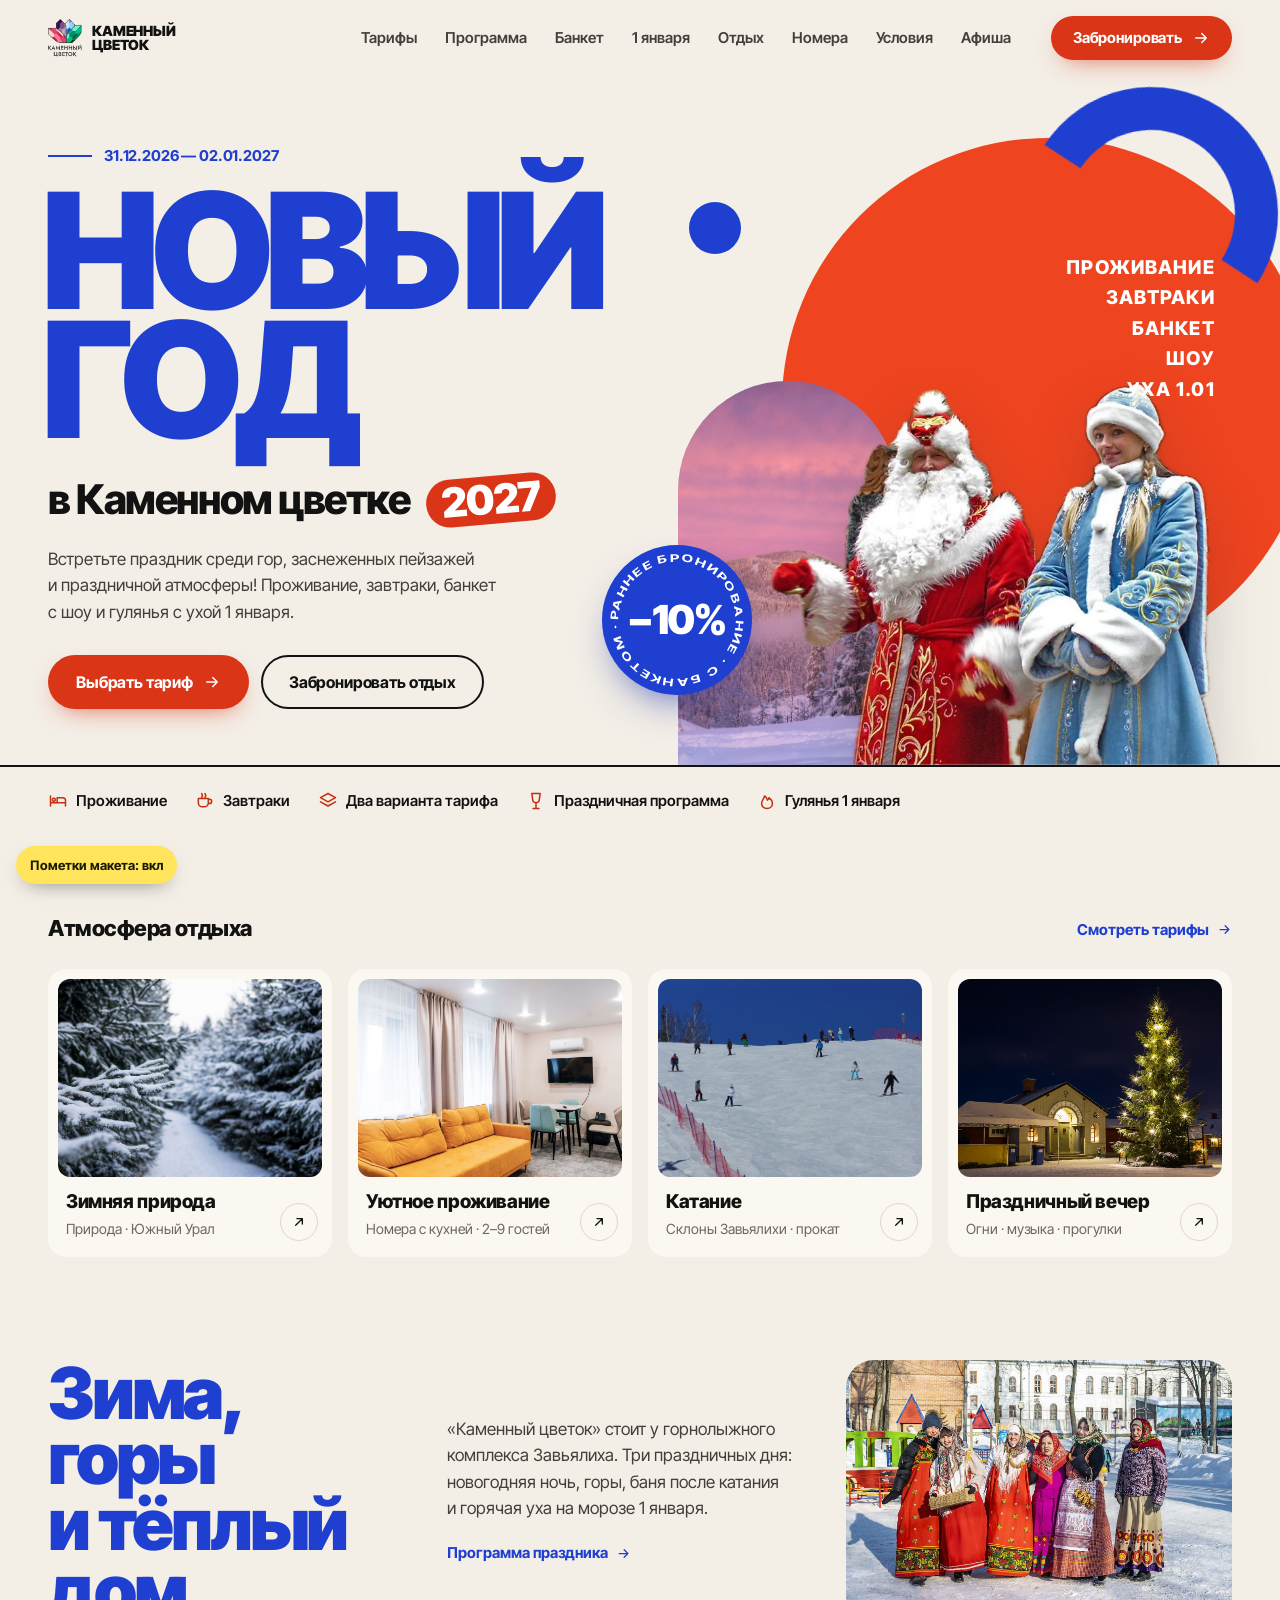
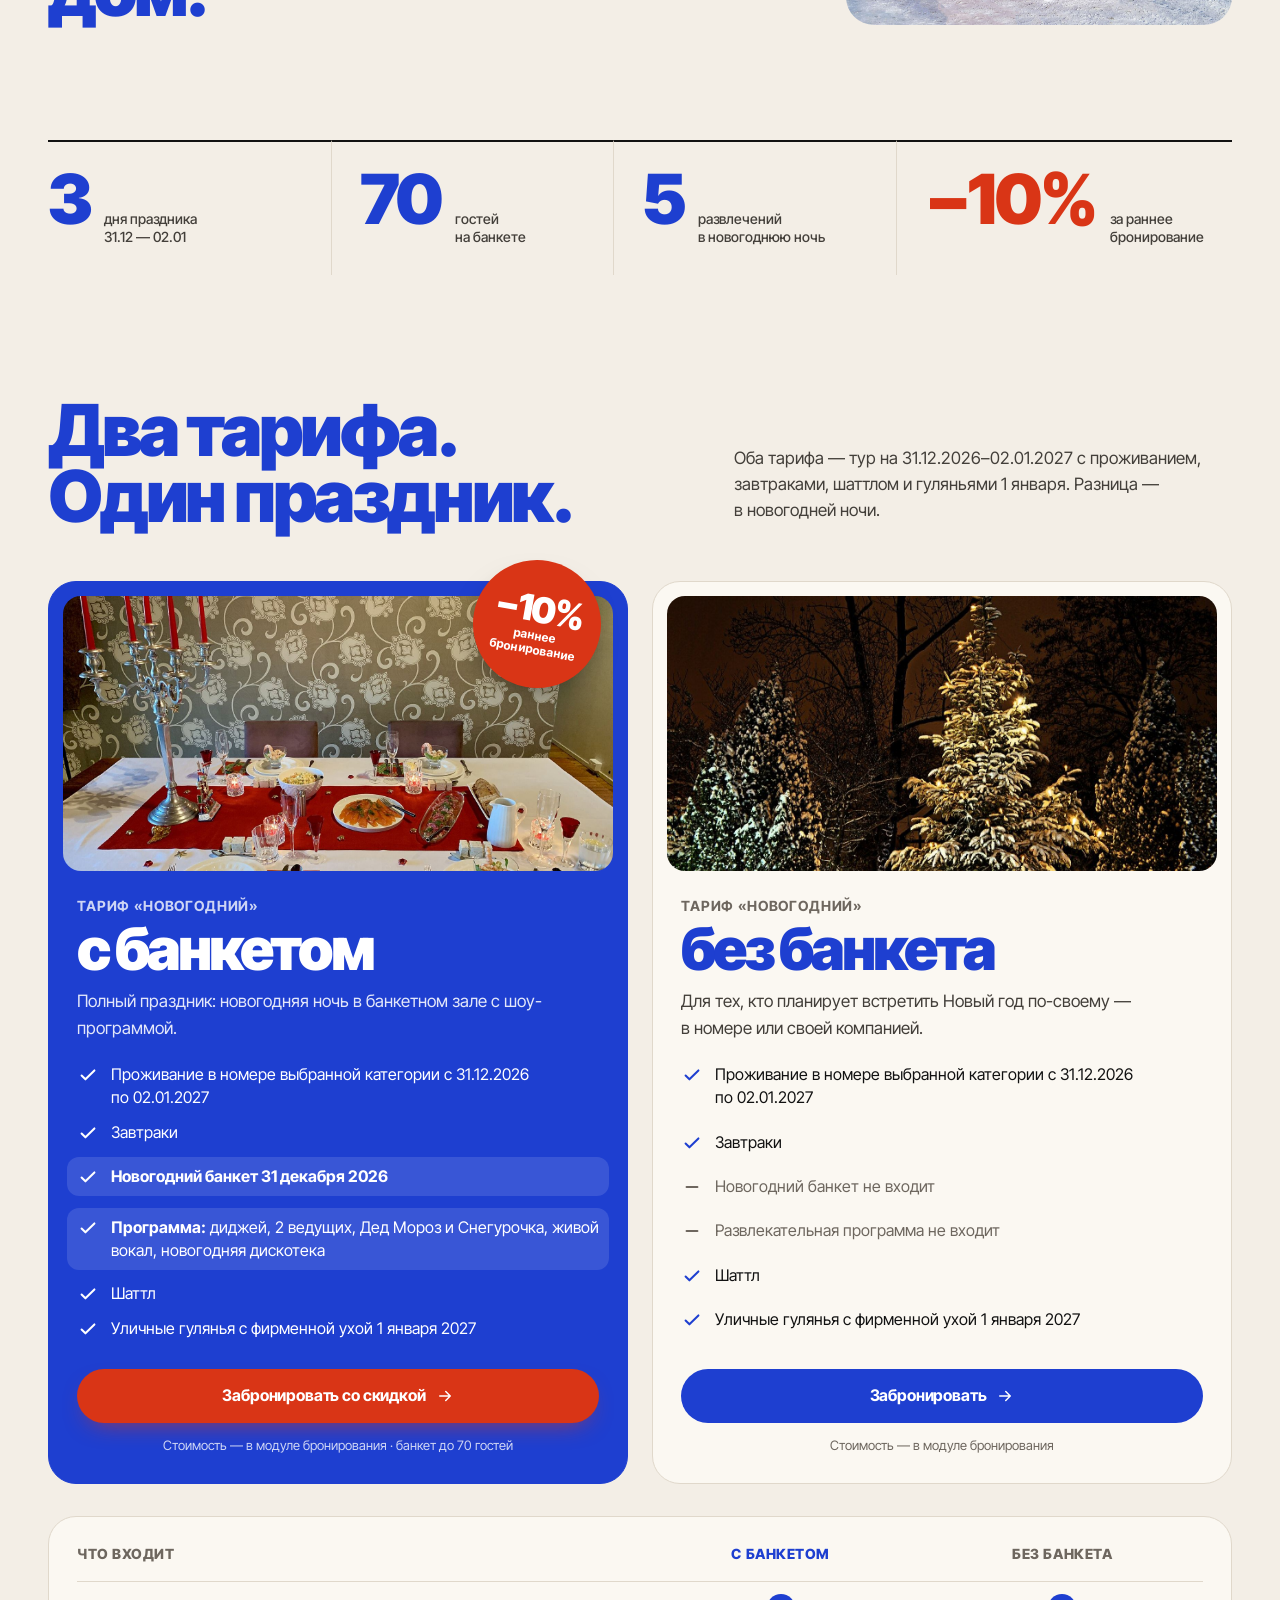
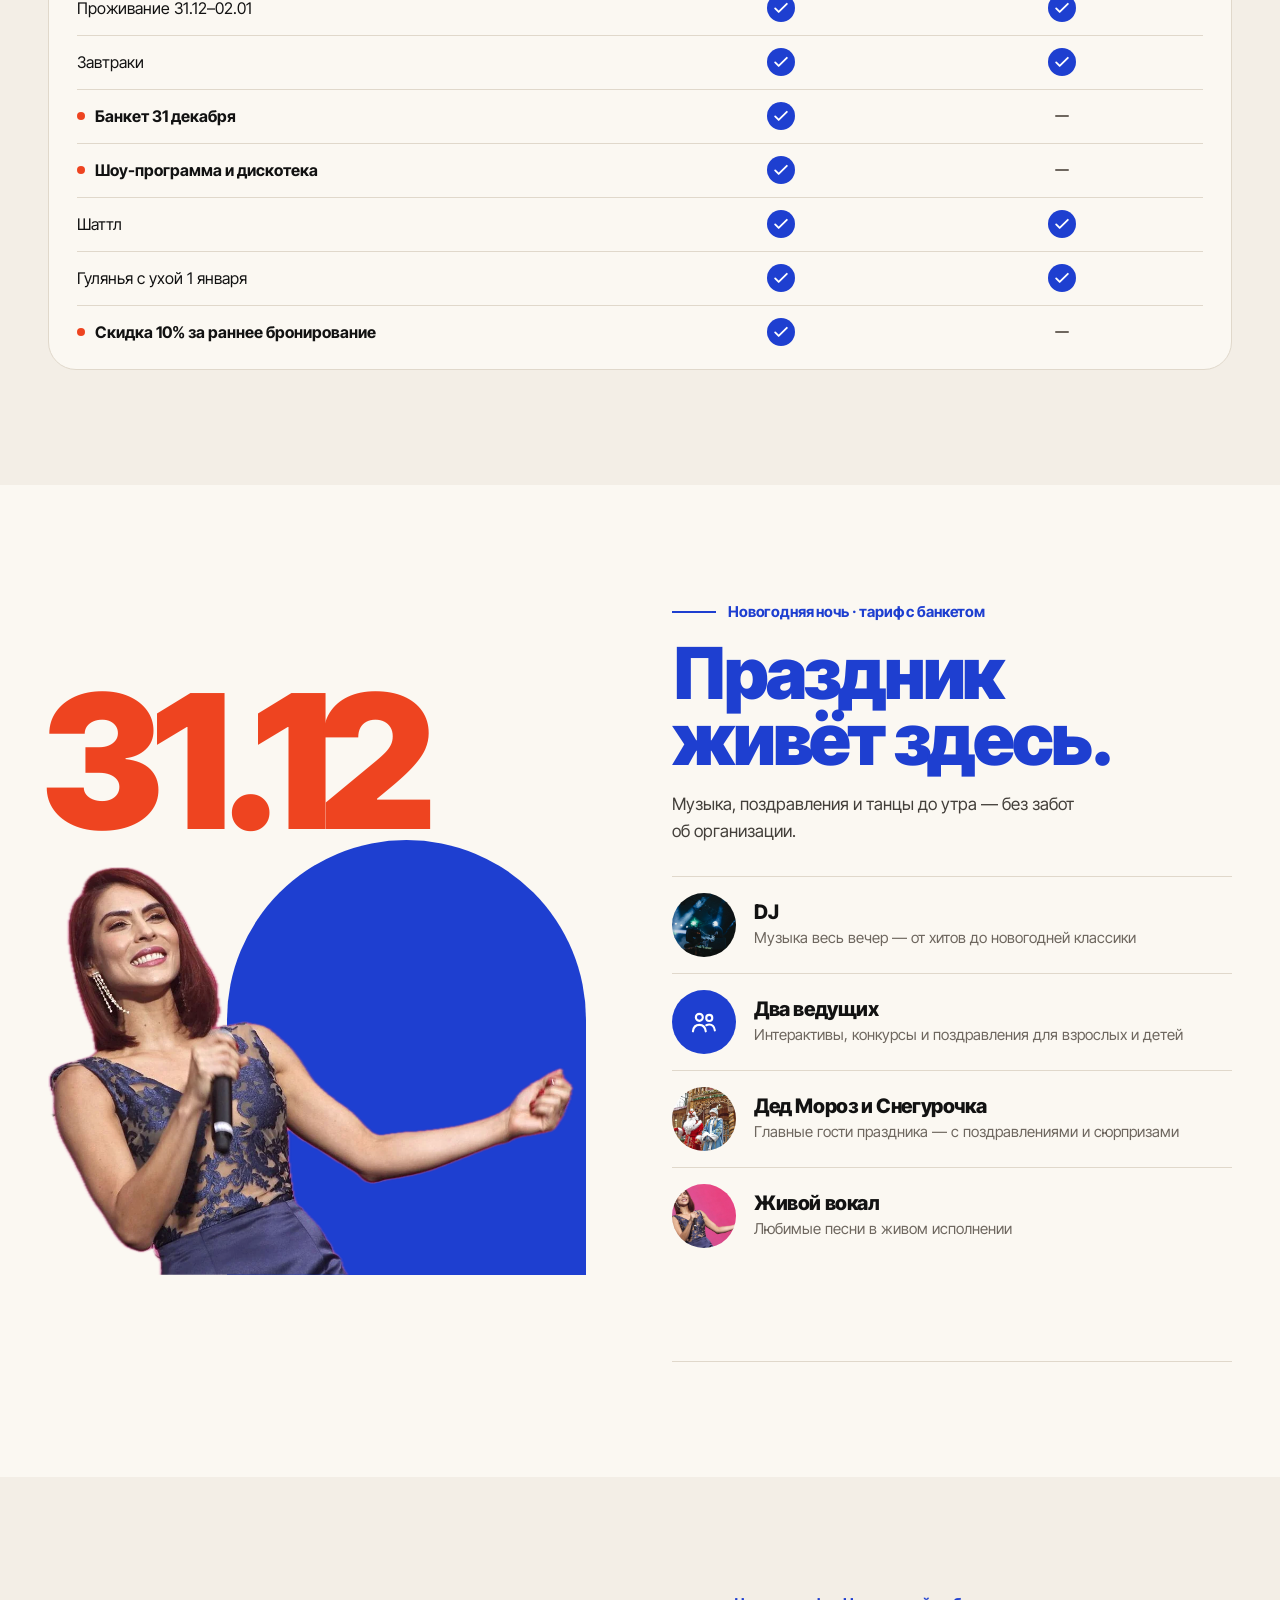
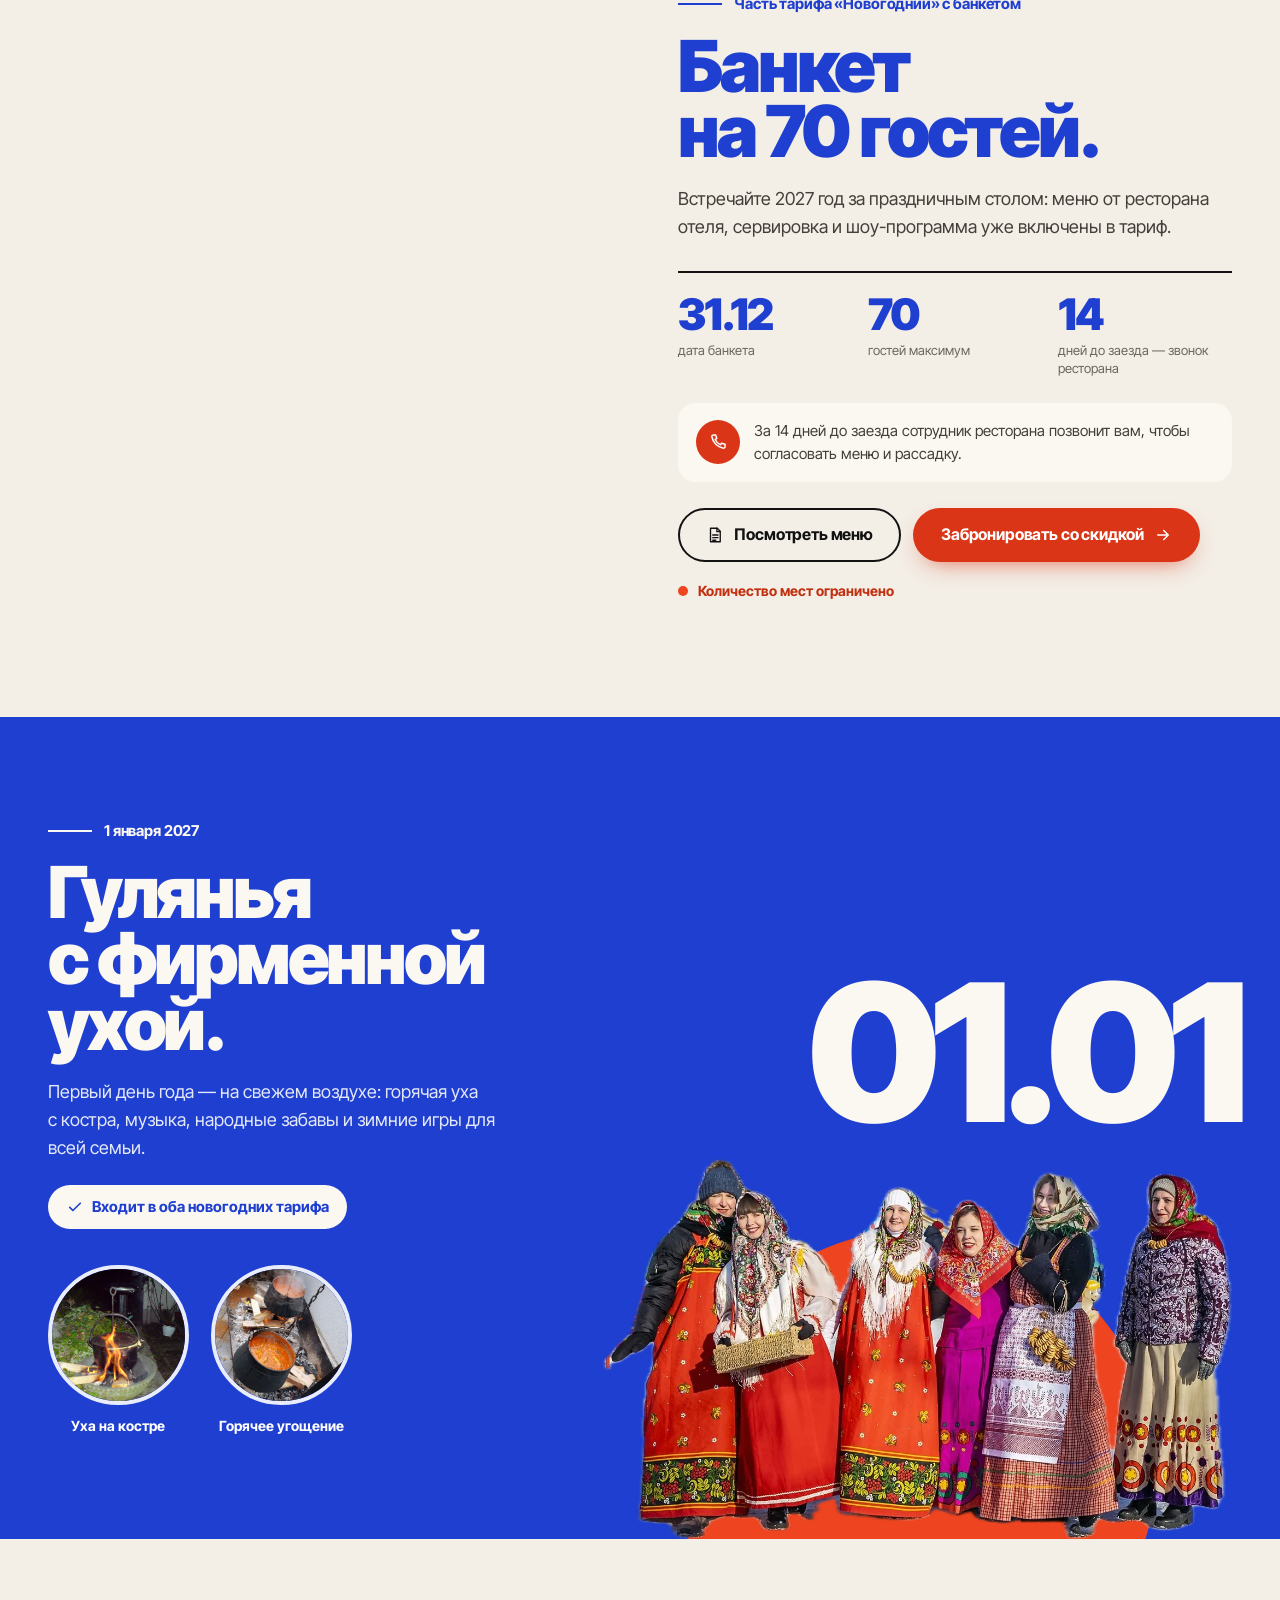
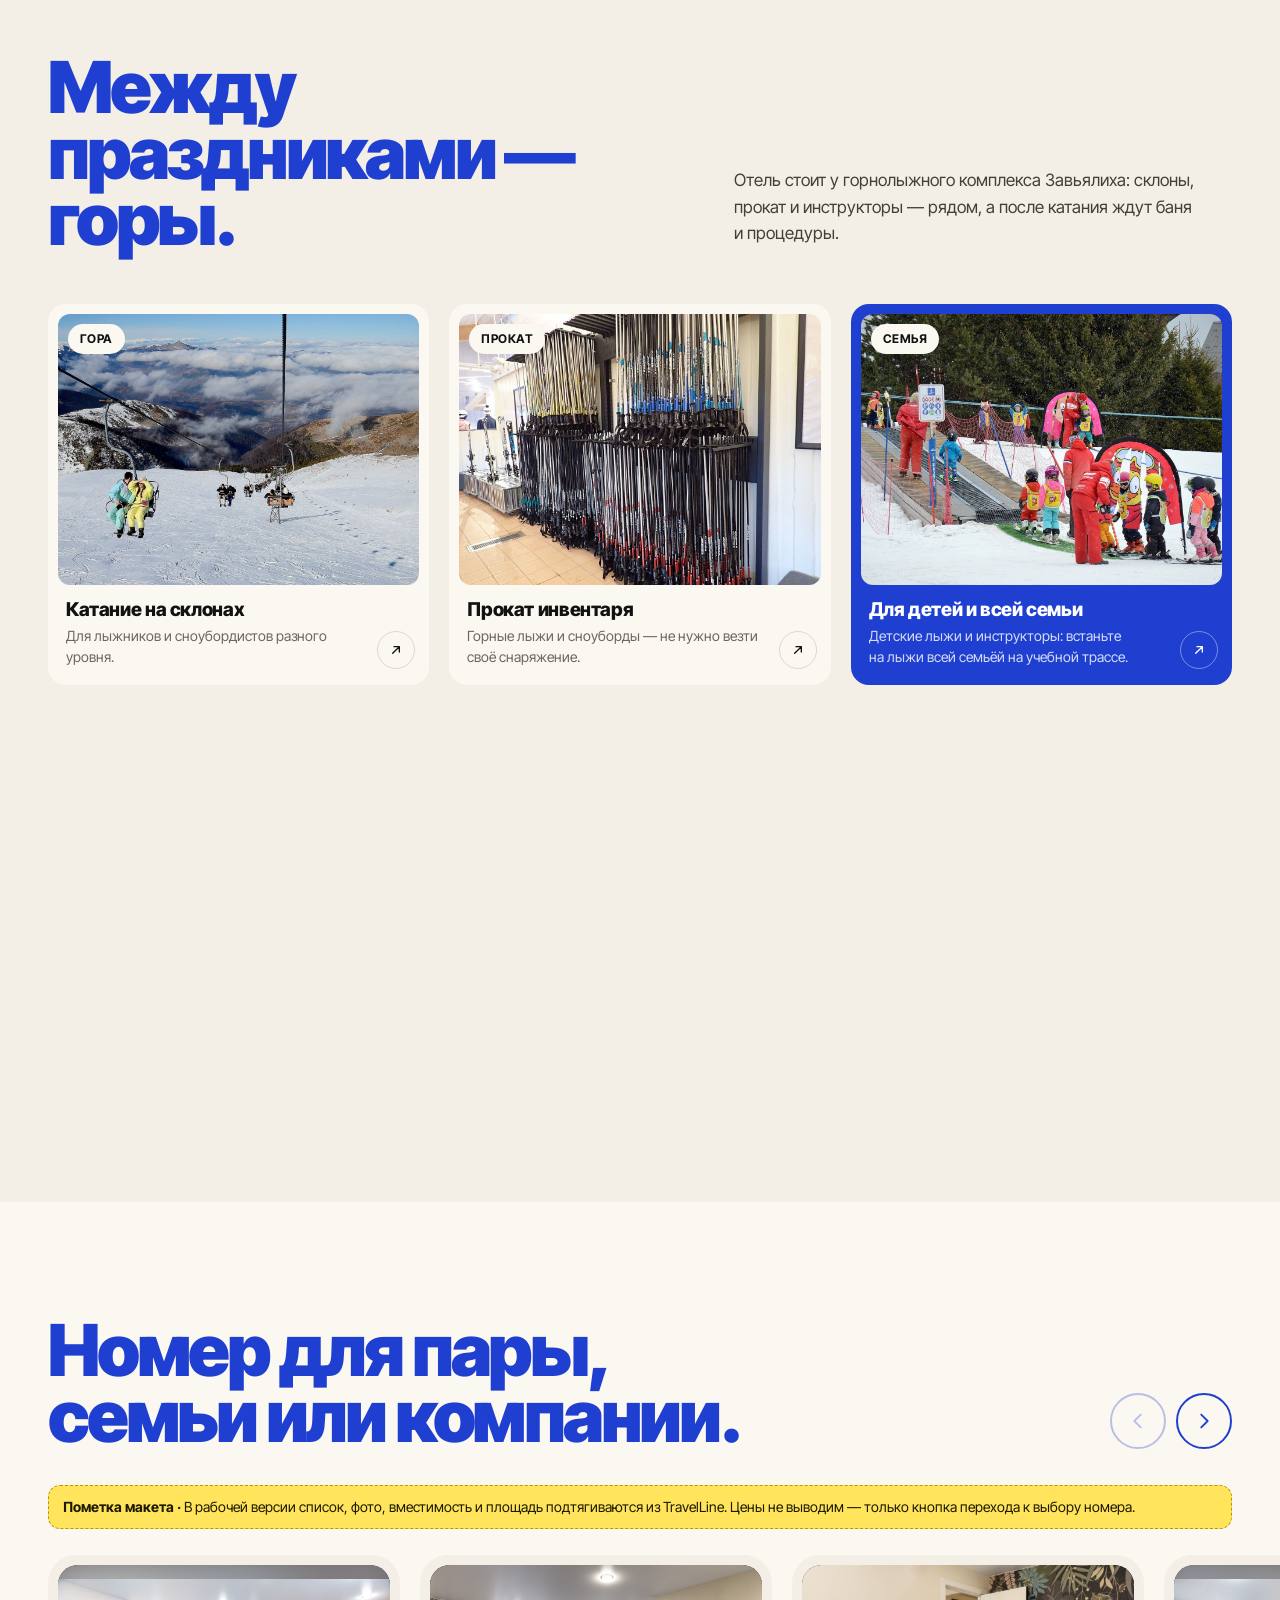
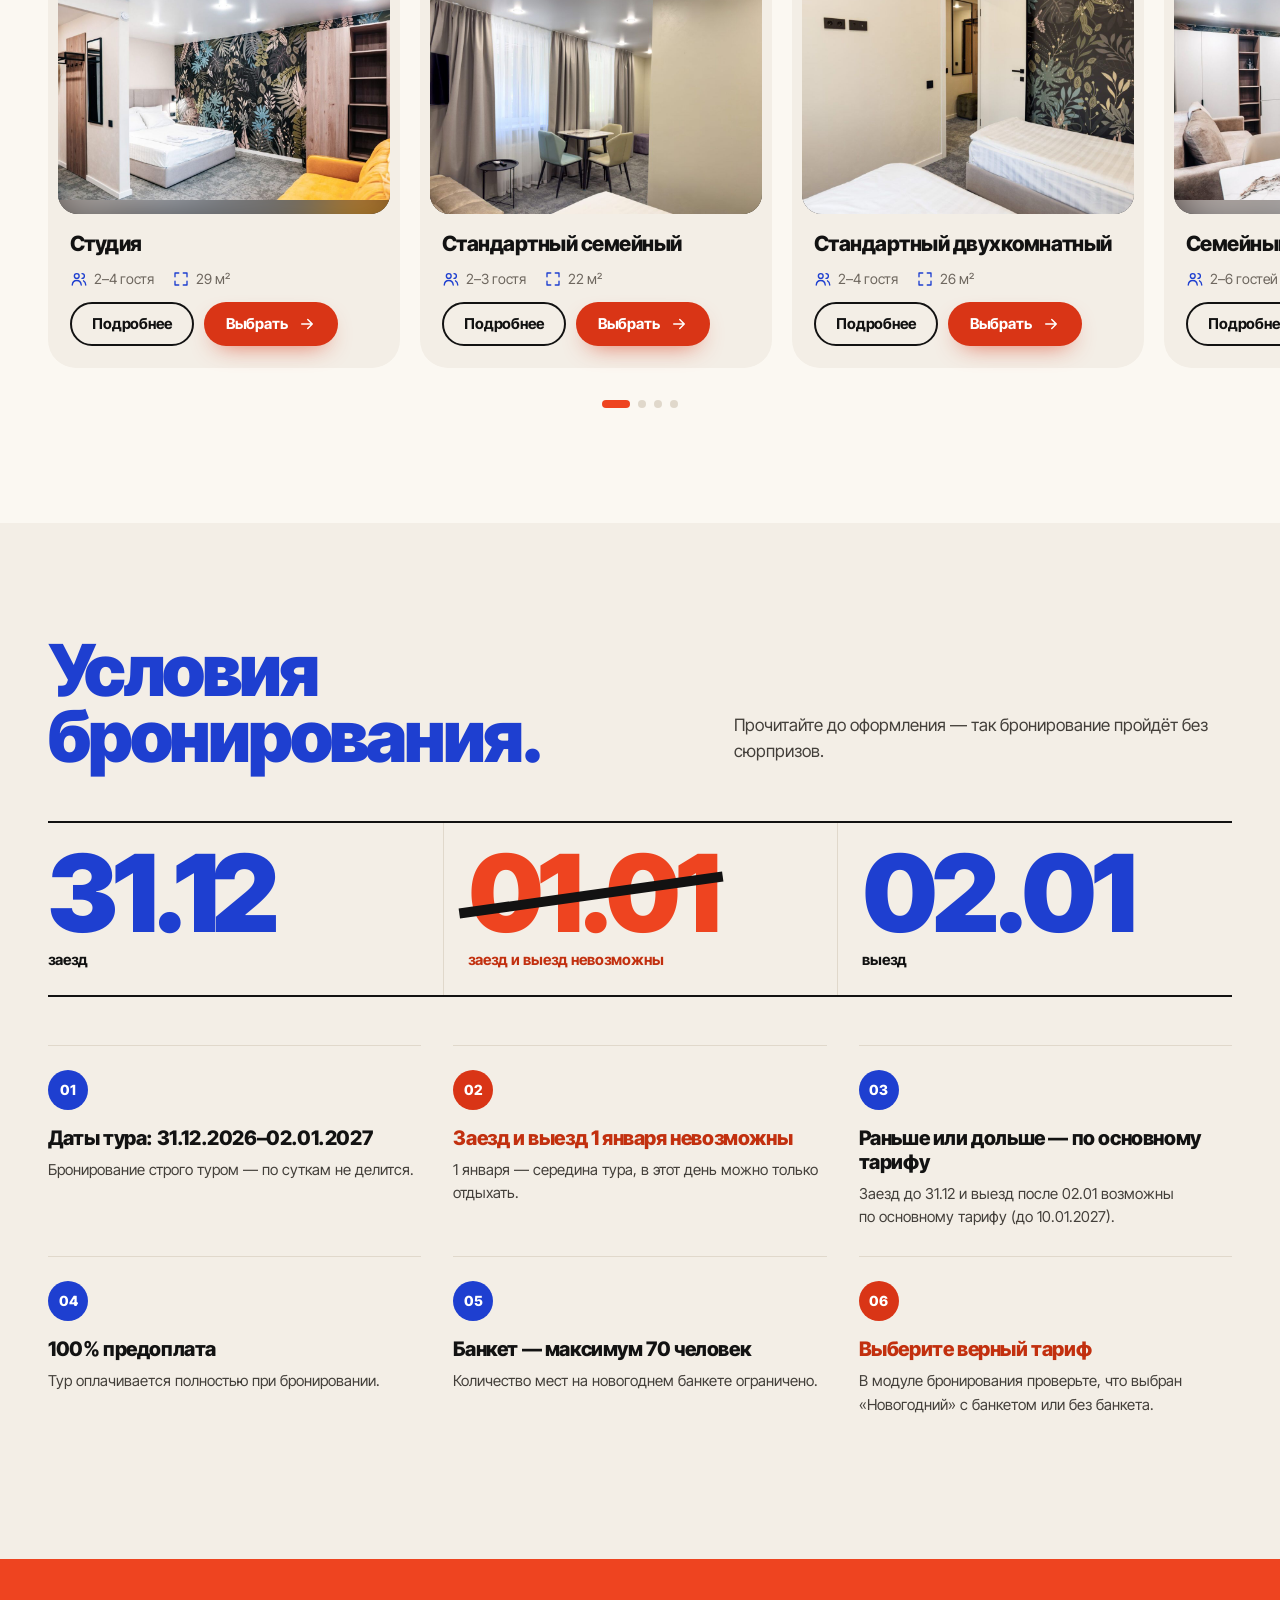
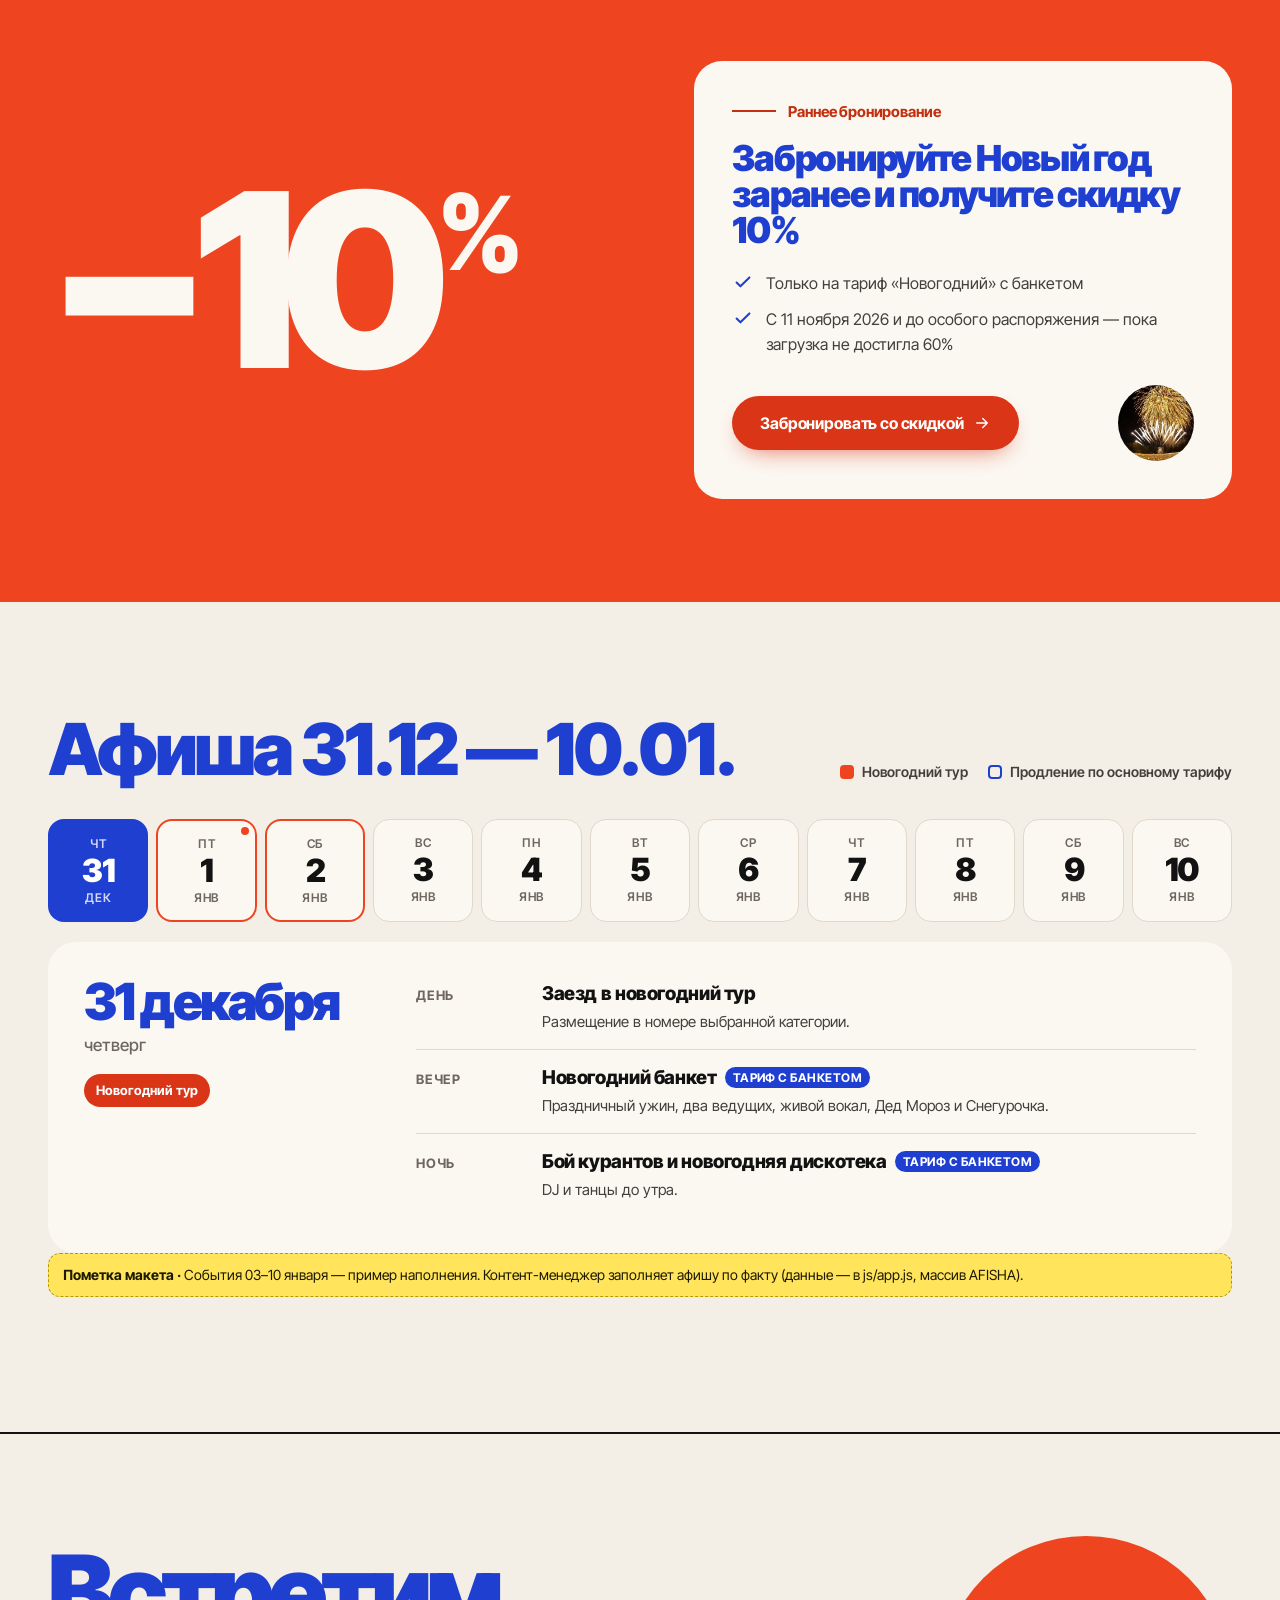
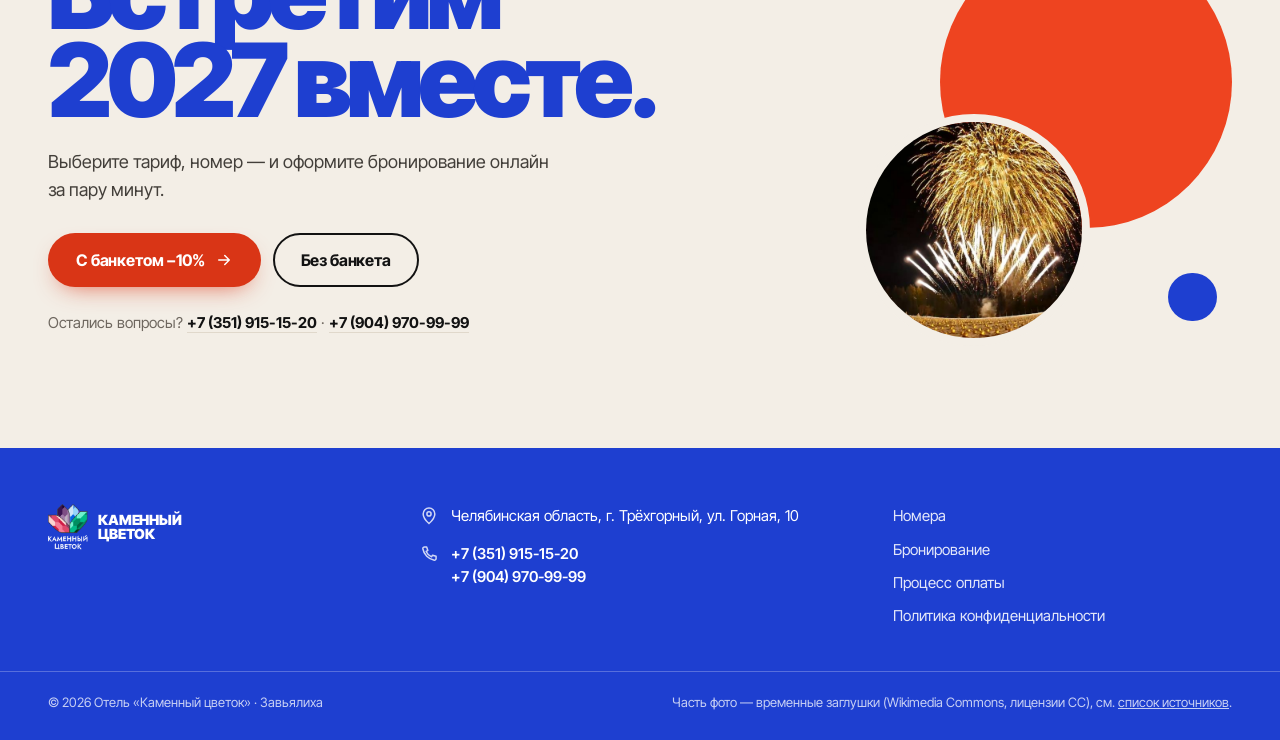
==== commit f679bc0f: "v2, номера: фото целиком с размытым фоном, кастомный скролл в окне номера Co-Authored-By: Claude Opu" ====
--- a/v2/index.html
+++ b/v2/index.html
@@ -360,27 +360,27 @@
     <p class="todo todo--block" data-note>В рабочей версии список, фото, вместимость и&nbsp;площадь подтягиваются из&nbsp;TravelLine. Цены не&nbsp;выводим — только кнопка перехода к&nbsp;выбору номера.</p>
     <div class="carousel" id="roomsCarousel" tabindex="0" aria-label="Карусель номеров">
       <ul class="carousel__track">
-        <li class="room"><button class="room__img" type="button" data-room="studio" data-goal="ny_room_details" aria-label="Подробнее о номере: Студия"><img src="../img/rooms/studio.jpg" alt="Студия" loading="lazy"></button>
+        <li class="room"><button class="room__img" type="button" data-room="studio" data-goal="ny_room_details" aria-label="Подробнее о номере: Студия"><img class="room__bg" src="../img/rooms/studio.jpg" alt="" aria-hidden="true" loading="lazy"><img src="../img/rooms/studio.jpg" alt="Студия" loading="lazy"></button>
           <div class="room__body"><h3>Студия</h3><p class="room__meta"><span><svg><use href="#i-users"/></svg>2–4 гостя</span><span><svg><use href="#i-area"/></svg>29 м²</span></p>
           <div class="room__actions"><button class="btn btn--line btn--sm" type="button" data-room="studio" data-goal="ny_room_details">Подробнее</button>
           <a class="btn btn--red btn--sm" data-book="room:studio" data-goal="ny_book_room" href="https://kamenniy-cvetok.ru/booking/">Выбрать<svg><use href="#i-arrow"/></svg></a></div></div></li>
-        <li class="room"><button class="room__img" type="button" data-room="standard-family" data-goal="ny_room_details" aria-label="Подробнее о номере: Стандартный семейный номер"><img src="../img/rooms/standard-family.jpg" alt="Стандартный семейный номер" loading="lazy"></button>
+        <li class="room"><button class="room__img" type="button" data-room="standard-family" data-goal="ny_room_details" aria-label="Подробнее о номере: Стандартный семейный номер"><img class="room__bg" src="../img/rooms/standard-family.jpg" alt="" aria-hidden="true" loading="lazy"><img src="../img/rooms/standard-family.jpg" alt="Стандартный семейный номер" loading="lazy"></button>
           <div class="room__body"><h3>Стандартный семейный</h3><p class="room__meta"><span><svg><use href="#i-users"/></svg>2–3 гостя</span><span><svg><use href="#i-area"/></svg>22 м²</span></p>
           <div class="room__actions"><button class="btn btn--line btn--sm" type="button" data-room="standard-family" data-goal="ny_room_details">Подробнее</button>
           <a class="btn btn--red btn--sm" data-book="room:standard-family" data-goal="ny_book_room" href="https://kamenniy-cvetok.ru/booking/">Выбрать<svg><use href="#i-arrow"/></svg></a></div></div></li>
-        <li class="room"><button class="room__img" type="button" data-room="standard-two-rooms" data-goal="ny_room_details" aria-label="Подробнее о номере: Стандартный двухкомнатный номер"><img src="../img/rooms/standard-two-rooms.jpg" alt="Стандартный двухкомнатный номер" loading="lazy"></button>
+        <li class="room"><button class="room__img" type="button" data-room="standard-two-rooms" data-goal="ny_room_details" aria-label="Подробнее о номере: Стандартный двухкомнатный номер"><img class="room__bg" src="../img/rooms/standard-two-rooms.jpg" alt="" aria-hidden="true" loading="lazy"><img src="../img/rooms/standard-two-rooms.jpg" alt="Стандартный двухкомнатный номер" loading="lazy"></button>
           <div class="room__body"><h3>Стандартный двухкомнатный</h3><p class="room__meta"><span><svg><use href="#i-users"/></svg>2–4 гостя</span><span><svg><use href="#i-area"/></svg>26 м²</span></p>
           <div class="room__actions"><button class="btn btn--line btn--sm" type="button" data-room="standard-two-rooms" data-goal="ny_room_details">Подробнее</button>
           <a class="btn btn--red btn--sm" data-book="room:standard-two-rooms" data-goal="ny_book_room" href="https://kamenniy-cvetok.ru/booking/">Выбрать<svg><use href="#i-arrow"/></svg></a></div></div></li>
-        <li class="room"><button class="room__img" type="button" data-room="family-lux" data-goal="ny_room_details" aria-label="Подробнее о номере: Семейный люкс"><img src="../img/rooms/family-lux.jpg" alt="Семейный люкс" loading="lazy"></button>
+        <li class="room"><button class="room__img" type="button" data-room="family-lux" data-goal="ny_room_details" aria-label="Подробнее о номере: Семейный люкс"><img class="room__bg" src="../img/rooms/family-lux.jpg" alt="" aria-hidden="true" loading="lazy"><img src="../img/rooms/family-lux.jpg" alt="Семейный люкс" loading="lazy"></button>
           <div class="room__body"><h3>Семейный люкс</h3><p class="room__meta"><span><svg><use href="#i-users"/></svg>2–6 гостей</span><span><svg><use href="#i-area"/></svg>38 м²</span></p>
           <div class="room__actions"><button class="btn btn--line btn--sm" type="button" data-room="family-lux" data-goal="ny_room_details">Подробнее</button>
           <a class="btn btn--red btn--sm" data-book="room:family-lux" data-goal="ny_book_room" href="https://kamenniy-cvetok.ru/booking/">Выбрать<svg><use href="#i-arrow"/></svg></a></div></div></li>
-        <li class="room"><button class="room__img" type="button" data-room="apartment-2br" data-goal="ny_room_details" aria-label="Подробнее о номере: Семейный апартамент с 2 спальнями"><img src="../img/rooms/apartment-2br.jpg" alt="Семейный апартамент с 2 спальнями" loading="lazy"></button>
+        <li class="room"><button class="room__img" type="button" data-room="apartment-2br" data-goal="ny_room_details" aria-label="Подробнее о номере: Семейный апартамент с 2 спальнями"><img class="room__bg" src="../img/rooms/apartment-2br.jpg" alt="" aria-hidden="true" loading="lazy"><img src="../img/rooms/apartment-2br.jpg" alt="Семейный апартамент с 2 спальнями" loading="lazy"></button>
           <div class="room__body"><h3>Апартамент с&nbsp;2&nbsp;спальнями</h3><p class="room__meta"><span><svg><use href="#i-users"/></svg>4–6 гостей</span><span><svg><use href="#i-area"/></svg>64 м²</span></p>
           <div class="room__actions"><button class="btn btn--line btn--sm" type="button" data-room="apartment-2br" data-goal="ny_room_details">Подробнее</button>
           <a class="btn btn--red btn--sm" data-book="room:apartment-2br" data-goal="ny_book_room" href="https://kamenniy-cvetok.ru/booking/">Выбрать<svg><use href="#i-arrow"/></svg></a></div></div></li>
-        <li class="room"><button class="room__img" type="button" data-room="apartment-3br" data-goal="ny_room_details" aria-label="Подробнее о номере: Семейный апартамент с 3 спальнями"><img src="../img/rooms/apartment-3br.jpg" alt="Семейный апартамент с 3 спальнями" loading="lazy"></button>
+        <li class="room"><button class="room__img" type="button" data-room="apartment-3br" data-goal="ny_room_details" aria-label="Подробнее о номере: Семейный апартамент с 3 спальнями"><img class="room__bg" src="../img/rooms/apartment-3br.jpg" alt="" aria-hidden="true" loading="lazy"><img src="../img/rooms/apartment-3br.jpg" alt="Семейный апартамент с 3 спальнями" loading="lazy"></button>
           <div class="room__body"><h3>Апартамент с&nbsp;3&nbsp;спальнями</h3><p class="room__meta"><span><svg><use href="#i-users"/></svg>6–9 гостей</span><span><svg><use href="#i-area"/></svg>64 м²</span></p>
           <div class="room__actions"><button class="btn btn--line btn--sm" type="button" data-room="apartment-3br" data-goal="ny_room_details">Подробнее</button>
           <a class="btn btn--red btn--sm" data-book="room:apartment-3br" data-goal="ny_book_room" href="https://kamenniy-cvetok.ru/booking/">Выбрать<svg><use href="#i-arrow"/></svg></a></div></div></li>
@@ -515,6 +515,7 @@
     <button class="modal__close" type="button" data-close aria-label="Закрыть"><svg><use href="#i-close"/></svg></button>
     <div class="rm__gallery">
       <div class="rm__stage">
+        <img class="rm__bg" id="rmBg" src="img/rooms/studio-1.webp" alt="" aria-hidden="true" loading="lazy">
         <img class="rm__photo" id="rmPhoto" src="img/rooms/studio-1.webp" alt="" loading="lazy">
         <button class="rm__nav rm__nav--prev" type="button" data-rm="prev" aria-label="Предыдущее фото"><svg><use href="#i-left"/></svg></button>
         <button class="rm__nav rm__nav--next" type="button" data-rm="next" aria-label="Следующее фото"><svg><use href="#i-right"/></svg></button>
--- a/v2/css/styles.css
+++ b/v2/css/styles.css
@@ -249,9 +249,11 @@
 .carousel::-webkit-scrollbar{display:none}
 .carousel__track{display:grid;grid-auto-flow:column;grid-auto-columns:calc((100% - 40px)/3.25);column-gap:20px}
 .room{scroll-snap-align:start;background:var(--bg);border-radius:var(--r-lg);padding:10px;display:flex;flex-direction:column}
-.room__img{aspect-ratio:4/3;border-radius:20px;overflow:hidden;display:block;width:100%;padding:0;border:0;background:var(--line);cursor:zoom-in}
-.room__img img{width:100%;height:100%;object-fit:cover;transition:transform .6s var(--ease)}
-.room:hover .room__img img{transform:scale(1.04)}
+.room__img{position:relative;aspect-ratio:4/3;border-radius:20px;overflow:hidden;display:block;width:100%;padding:0;border:0;background:var(--ink);cursor:zoom-in;isolation:isolate}
+.room__img img{position:relative;width:100%;height:100%;object-fit:contain}
+/* фото целиком, поля — размытая копия того же фото */
+.room__img .room__bg,.rm__bg{position:absolute;inset:0;width:100%;height:100%;object-fit:cover;filter:blur(22px) saturate(1.1) brightness(.82);transform:scale(1.18);transition:transform .6s var(--ease)}
+.room:hover .room__img .room__bg{transform:scale(1.28)}
 .room__body{padding:18px 12px 12px;display:flex;flex-direction:column;gap:12px;flex:1}
 .room__body h3{font-weight:800;font-size:21px;letter-spacing:-.025em;line-height:1.15}
 .room__meta{display:flex;gap:18px;font-size:14px;color:var(--ink-3);flex:1}
@@ -374,7 +376,9 @@
 .rm .modal__close{z-index:3;background:var(--bg);border-color:var(--bg);box-shadow:0 2px 10px rgba(18,18,18,.18)}
 .rm__gallery{background:var(--ink);display:flex;flex-direction:column;min-height:0}
 .rm__stage{position:relative;flex:1;min-height:0}
-.rm__photo{position:absolute;inset:0;width:100%;height:100%;object-fit:cover}
+.rm__stage{overflow:hidden;isolation:isolate;background:var(--ink)}
+.rm__photo{position:absolute;inset:0;width:100%;height:100%;object-fit:contain}
+.rm__nav,.rm__count{z-index:1}
 .rm__nav{position:absolute;top:50%;translate:0 -50%;width:48px;height:48px;border-radius:50%;border:0;background:var(--bg);color:var(--ink);display:grid;place-items:center;font-size:22px;transition:background-color .2s,color .2s}
 .rm__nav:hover{background:var(--blue);color:#fff}
 .rm__nav--prev{left:16px}.rm__nav--next{right:16px}
@@ -384,7 +388,13 @@
 .rm__thumbs button:hover{opacity:.85}
 .rm__thumbs button[aria-current]{opacity:1;outline-color:var(--red)}
 .rm__thumbs img{width:100%;height:100%;object-fit:cover}
-.rm__info{padding:40px 40px 32px;overflow-y:auto;min-height:0;display:flex;flex-direction:column}
+.rm__info{padding:40px 40px 32px;overflow-y:auto;min-height:0;display:flex;flex-direction:column;overscroll-behavior:contain}
+/* кастомный скролл в окне номера */
+.rm__info::-webkit-scrollbar,.rm::-webkit-scrollbar{width:18px}
+.rm__info::-webkit-scrollbar-track,.rm::-webkit-scrollbar-track{margin:76px 0 28px;background:linear-gradient(var(--line),var(--line)) center/2px 100% no-repeat}
+.rm__info::-webkit-scrollbar-thumb,.rm::-webkit-scrollbar-thumb{background:var(--blue);border:5px solid transparent;border-radius:999px;background-clip:padding-box;min-height:56px}
+.rm__info::-webkit-scrollbar-thumb:hover,.rm::-webkit-scrollbar-thumb:hover{background-color:var(--red);border-width:4px}
+@supports (-moz-appearance:none){.rm__info,.rm{scrollbar-width:thin;scrollbar-color:var(--blue) transparent}}
 .rm__info .kicker{margin-bottom:12px;padding-right:48px}
 .rm__title{font-weight:900;font-size:clamp(28px,2.6vw,40px);line-height:1;letter-spacing:-.035em;color:var(--blue)}
 .rm__lead{margin-top:14px;font-size:17px;color:var(--ink-2)}
@@ -464,6 +474,9 @@
 }
 @media (max-width:640px){
   .modal--room{padding:0;place-items:end stretch}
+  .rm::-webkit-scrollbar{width:6px}
+  .rm::-webkit-scrollbar-track{margin:0;background:none}
+  .rm::-webkit-scrollbar-thumb{border:0;min-height:40px}
   .rm{max-height:100dvh;height:100dvh;border-radius:0}
   .rm__stage{aspect-ratio:4/3}
   .rm__gallery{flex:none}
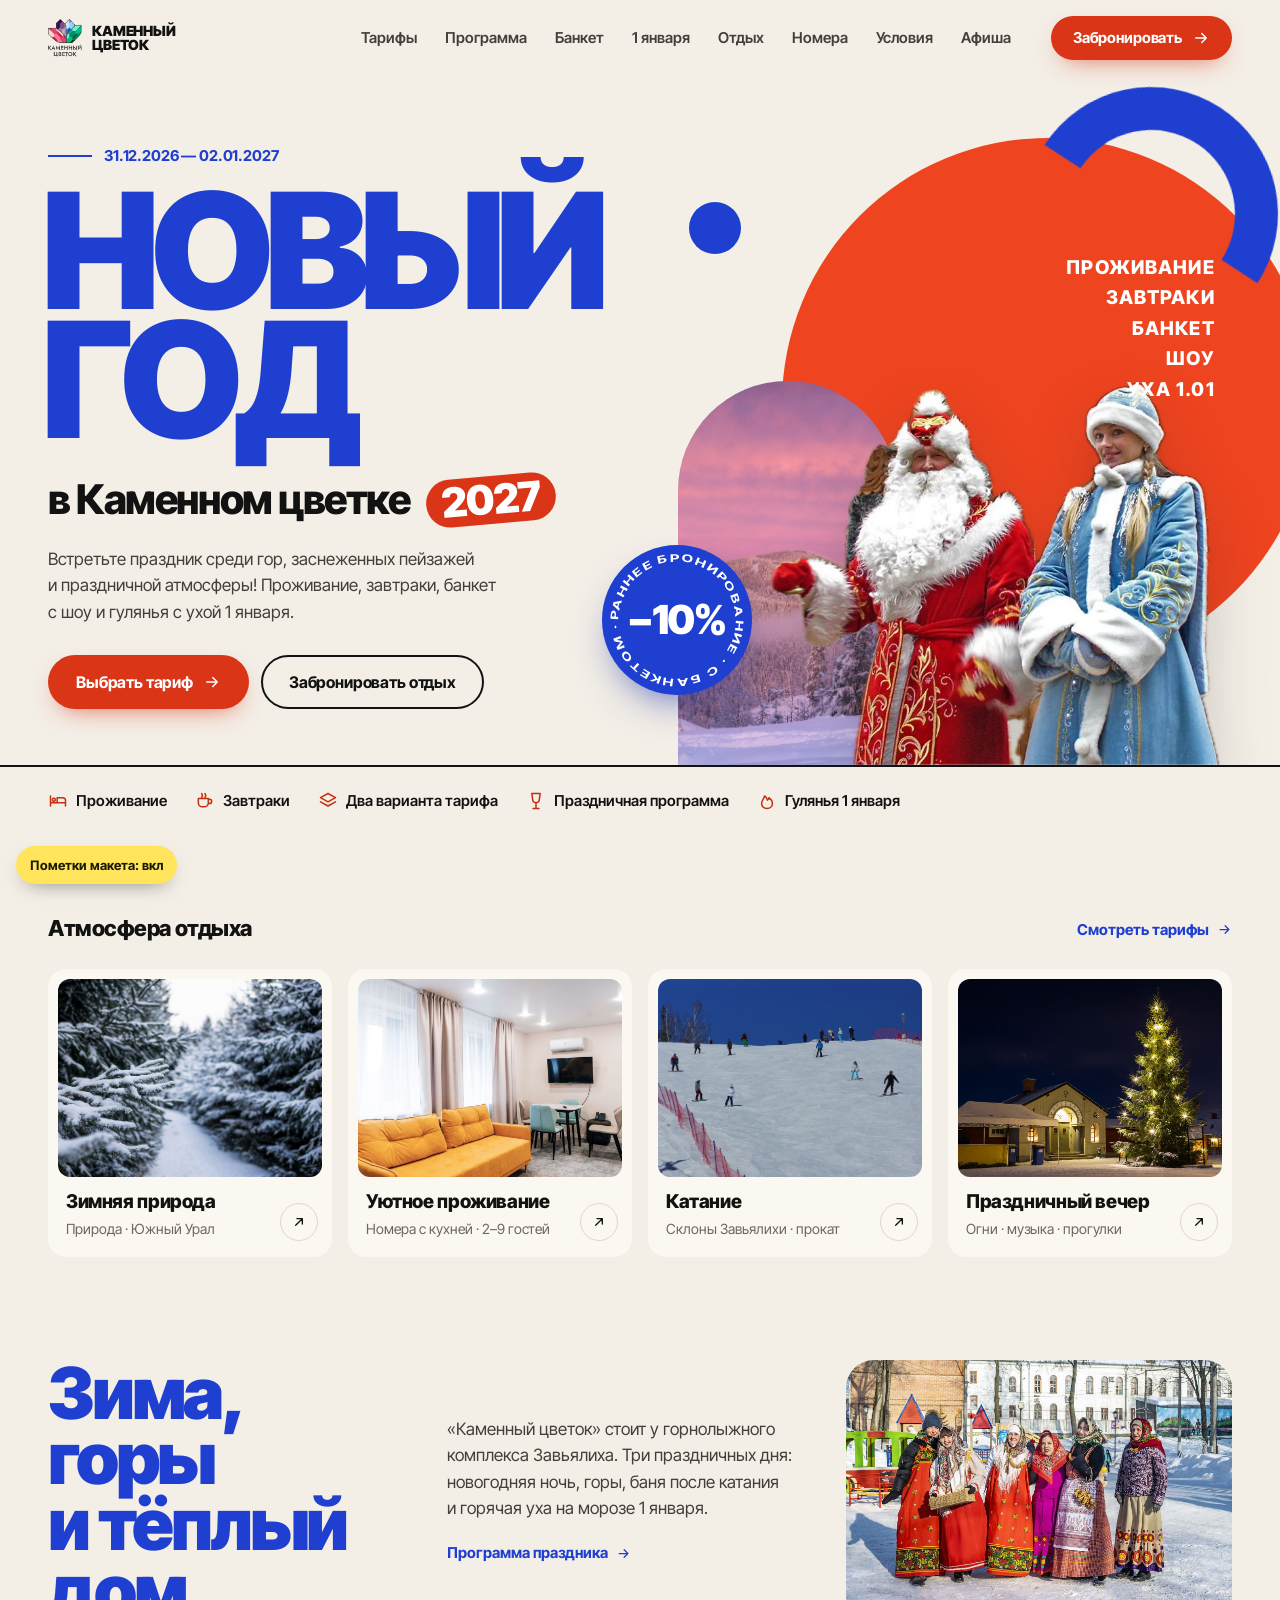
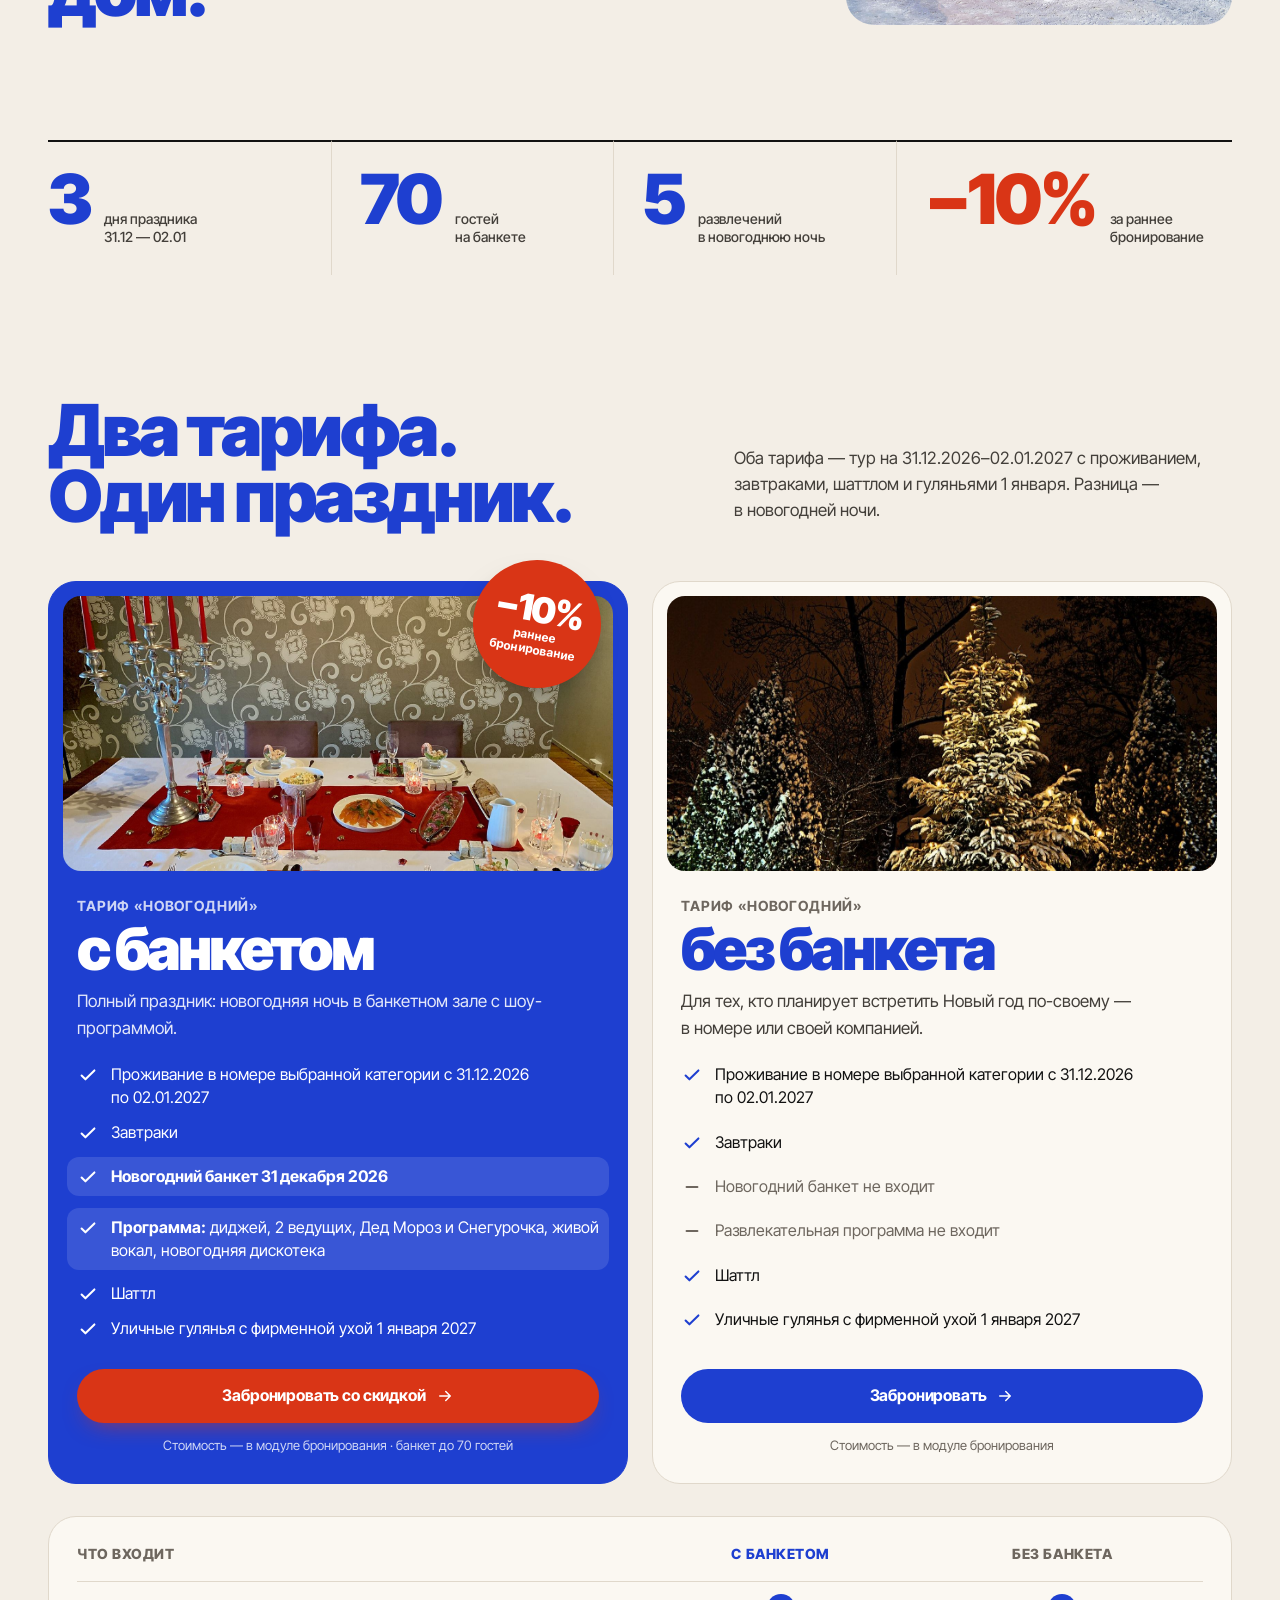
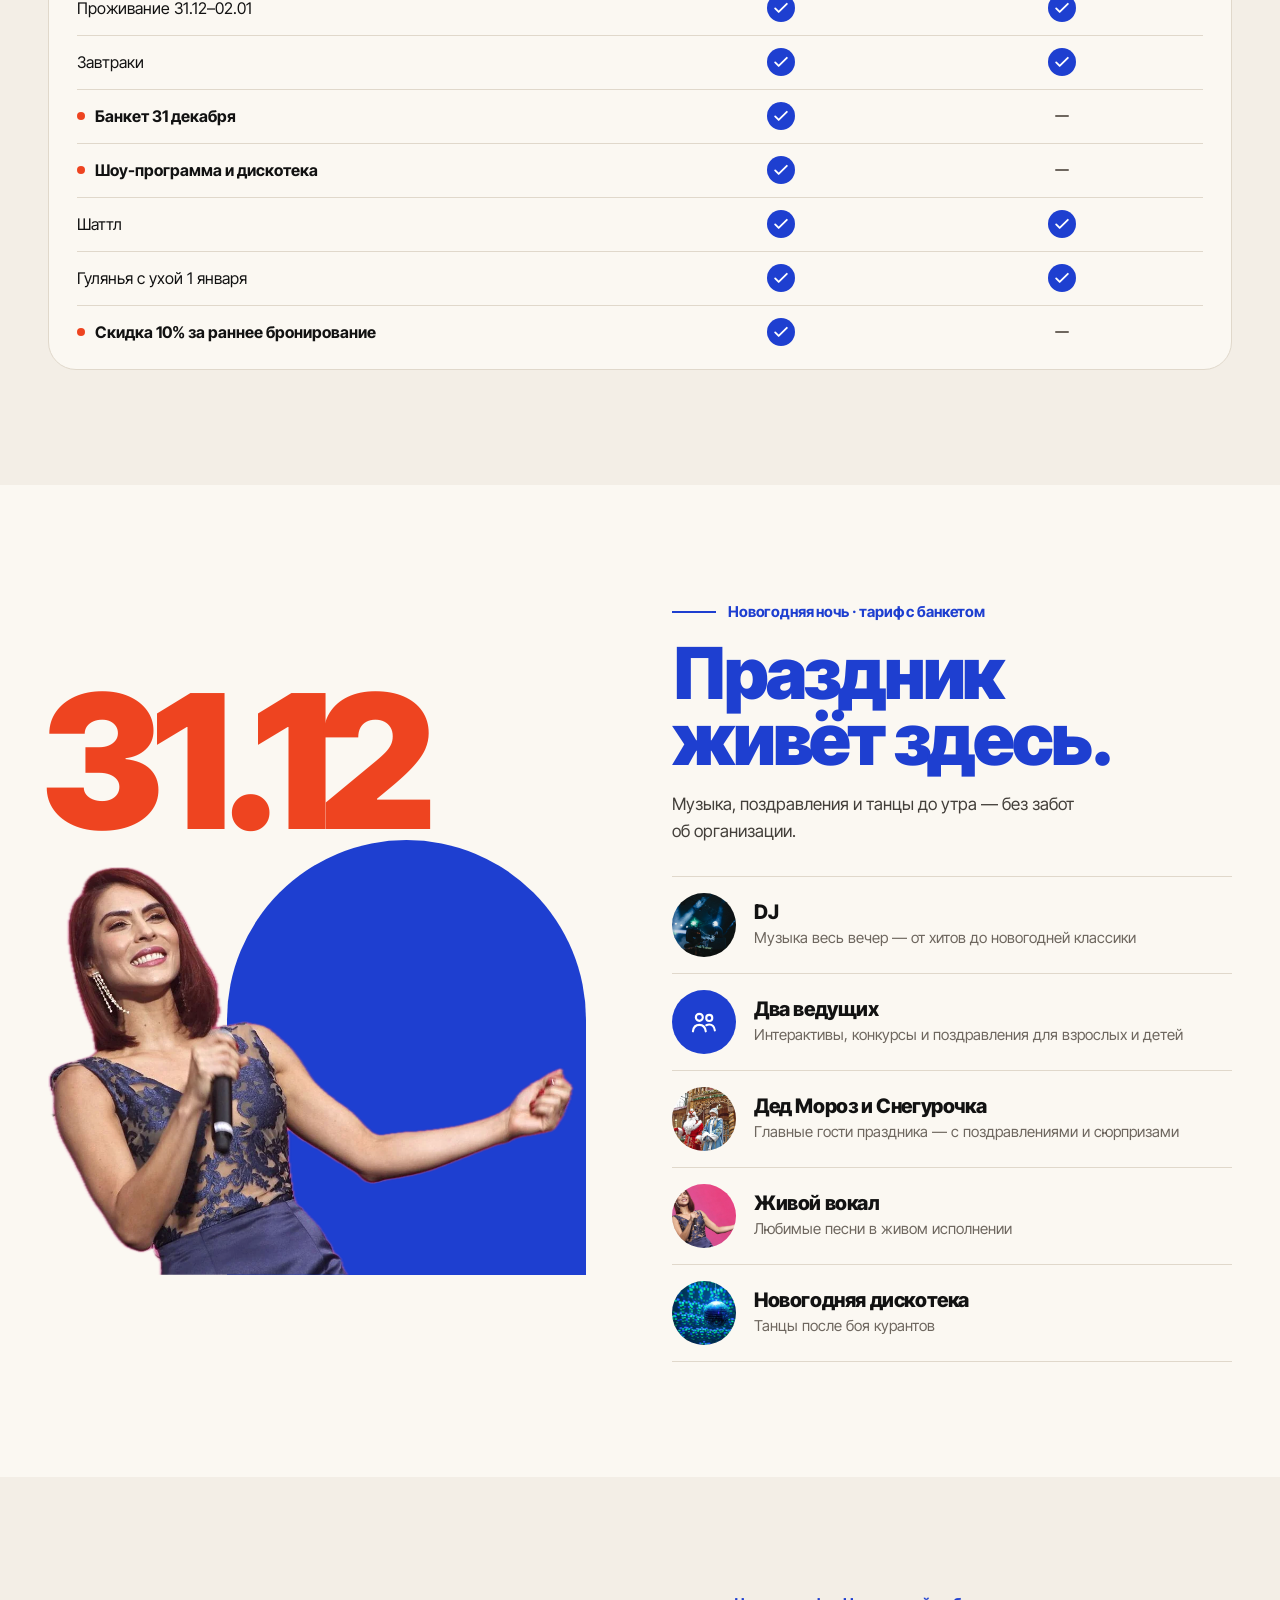
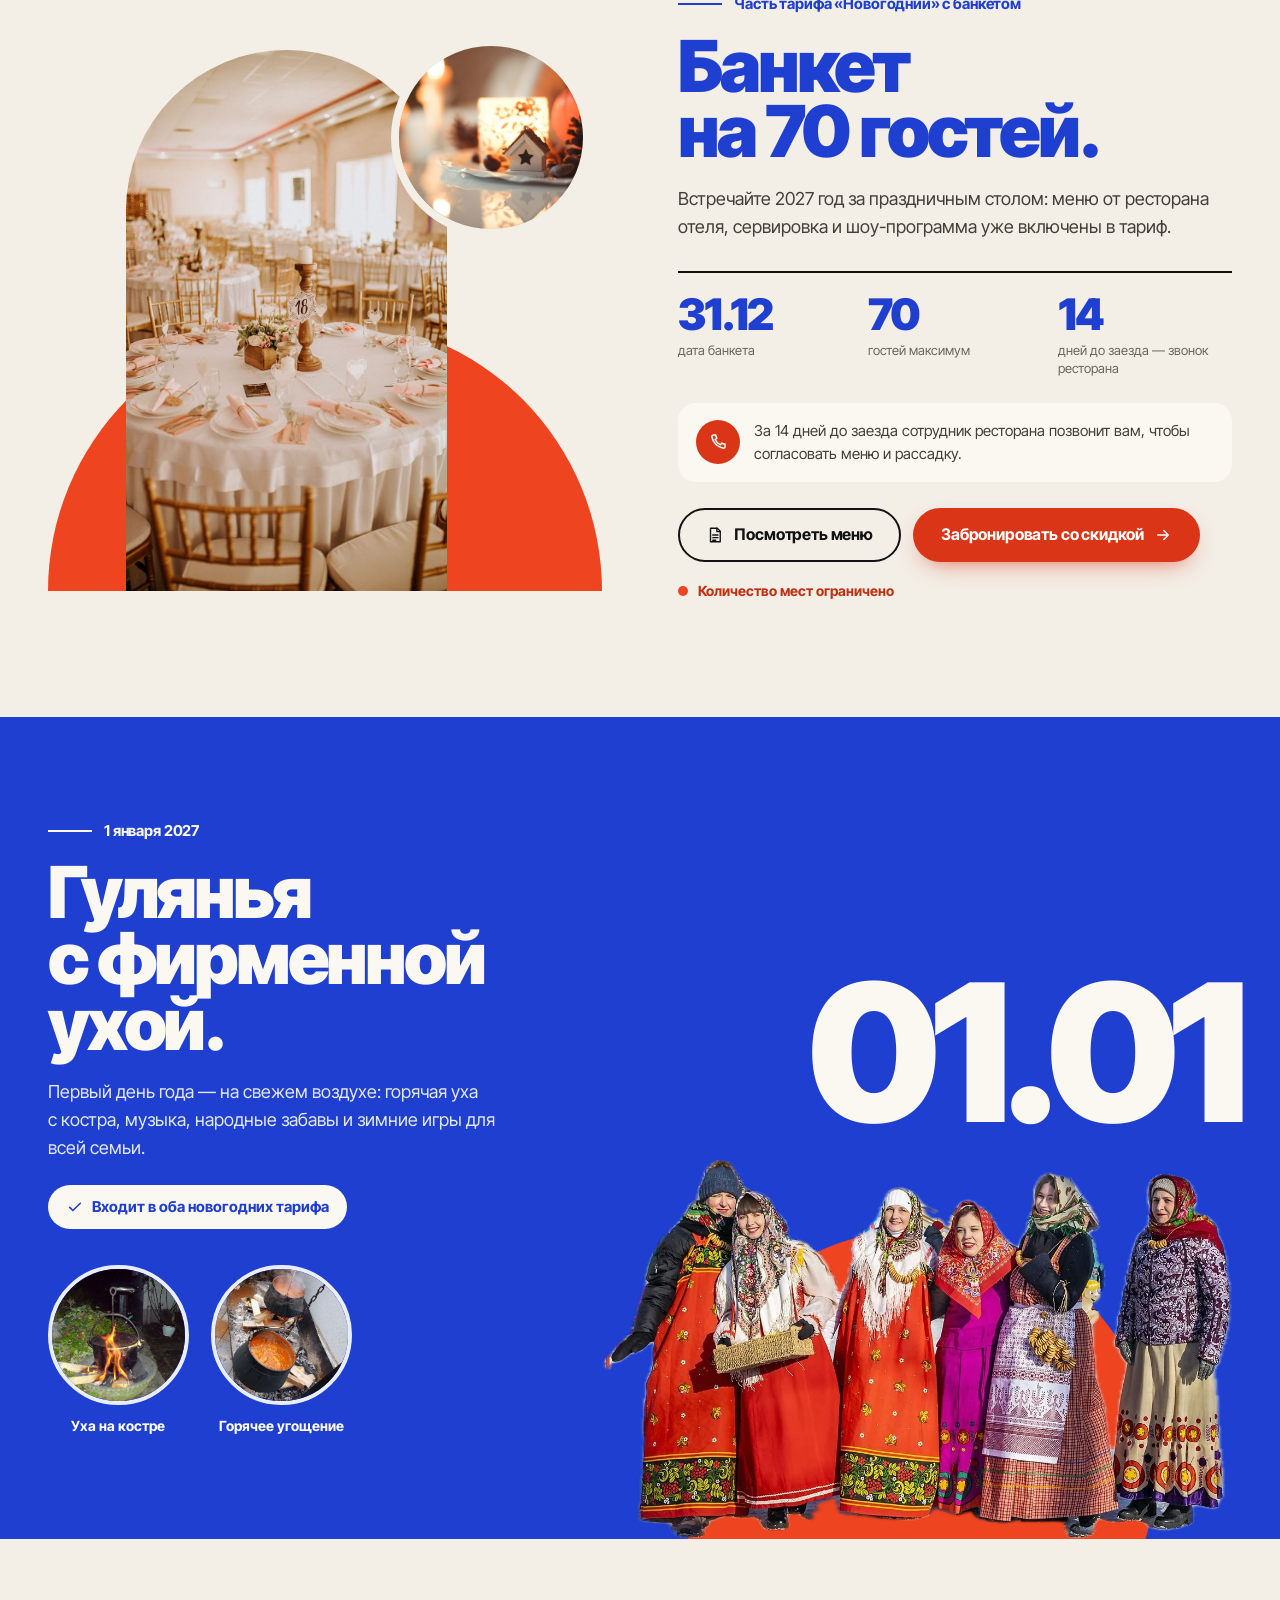
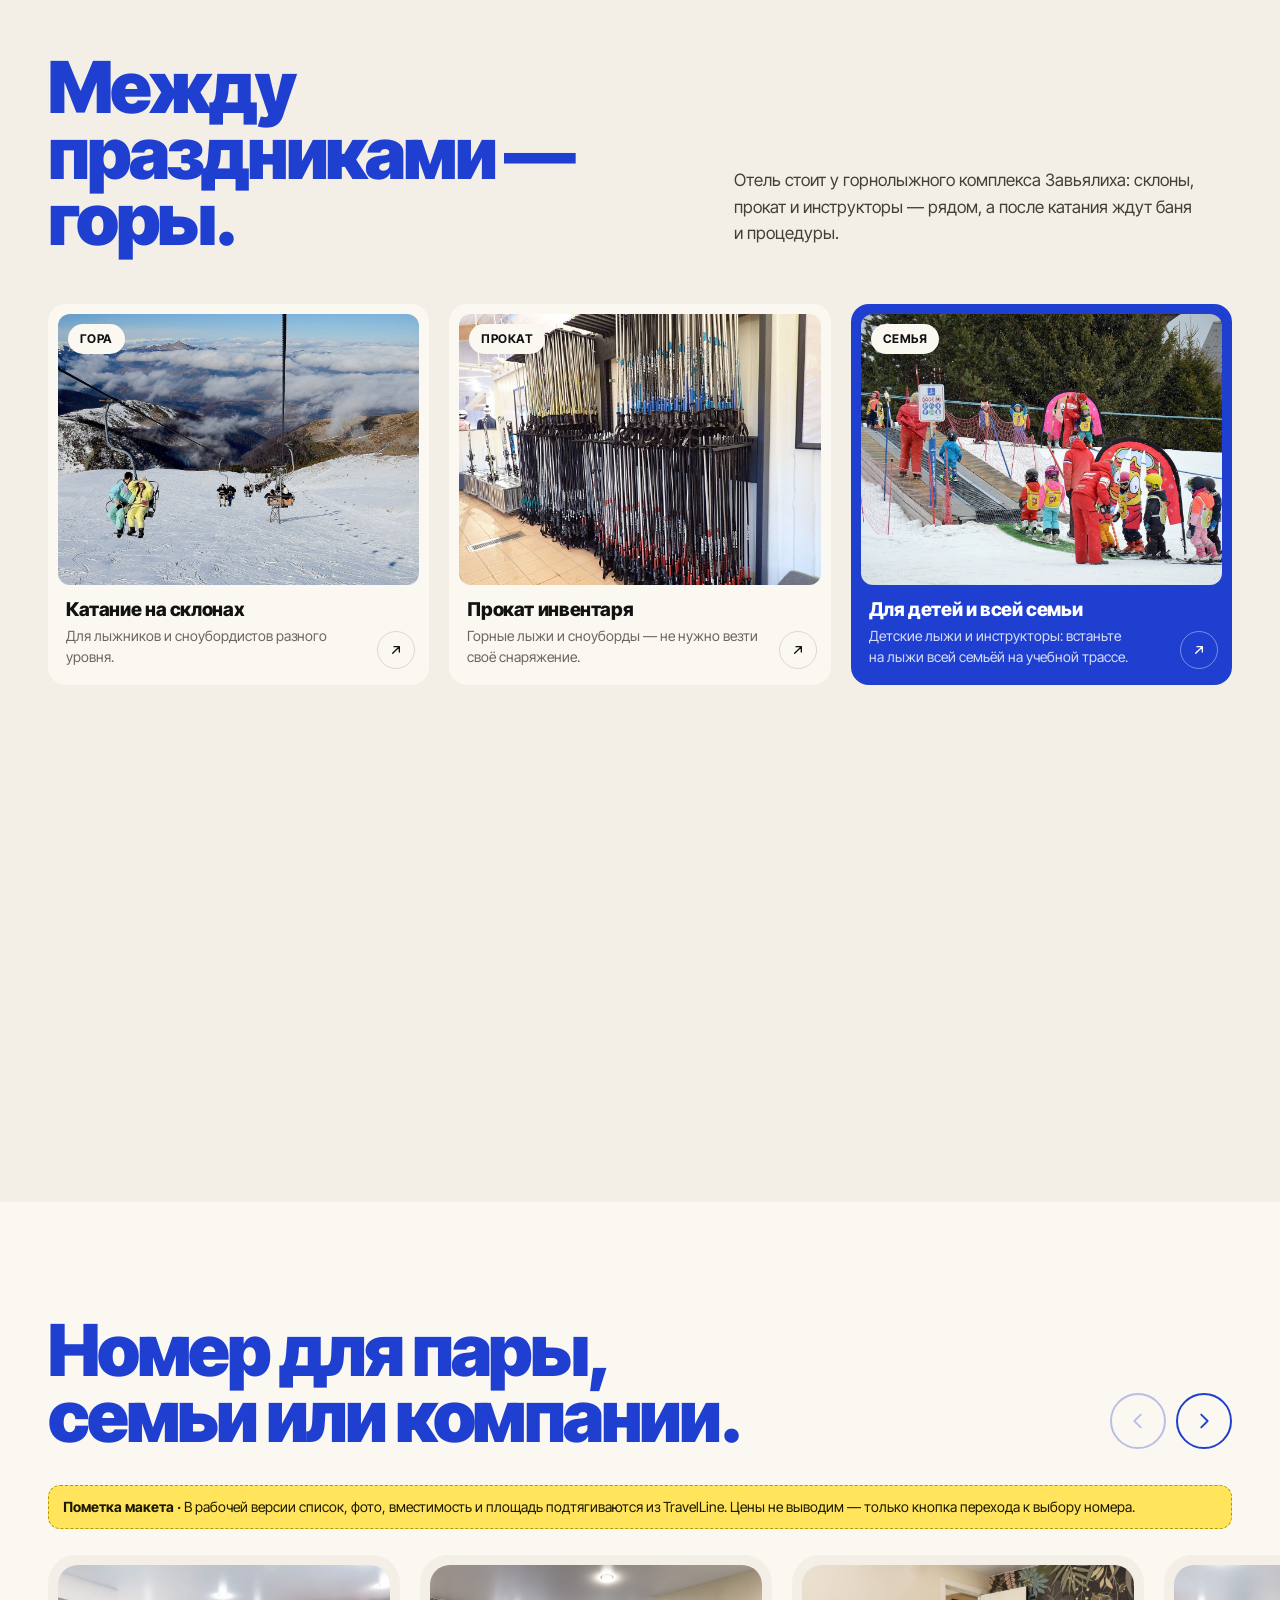
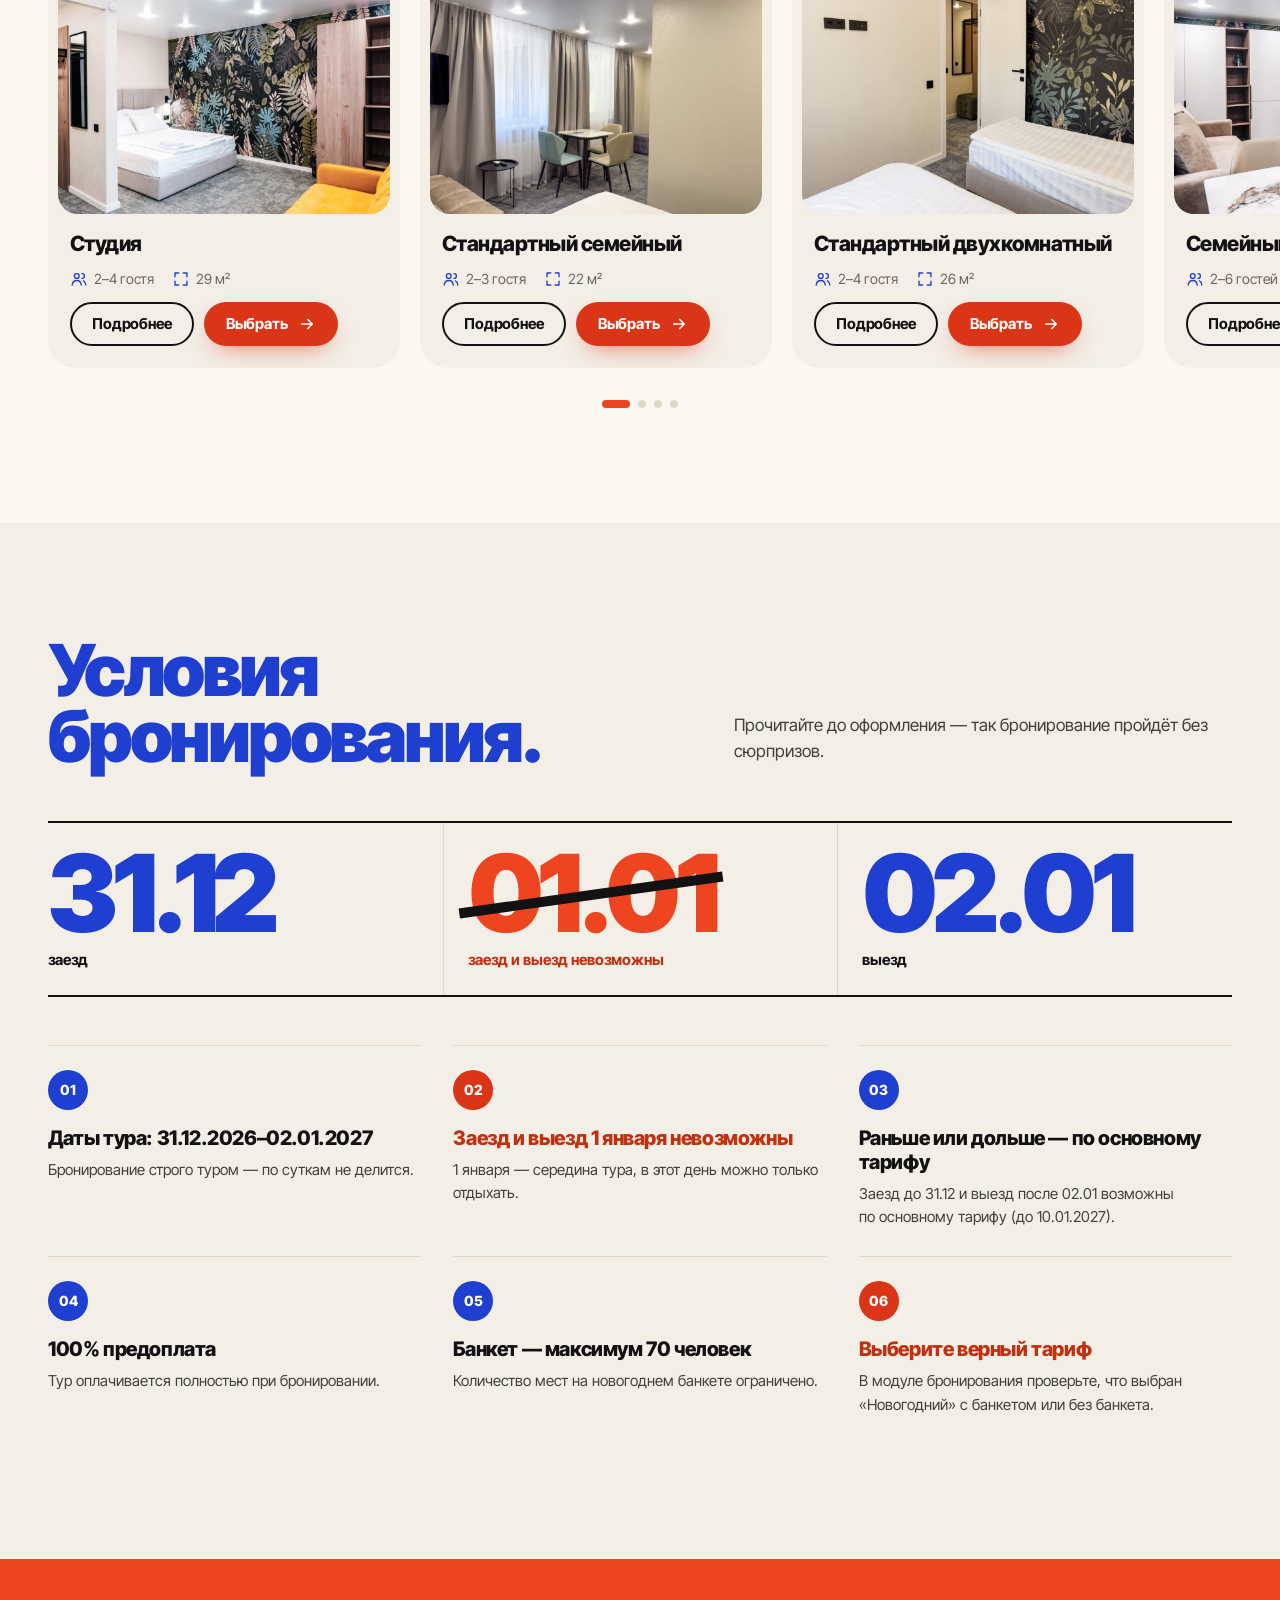
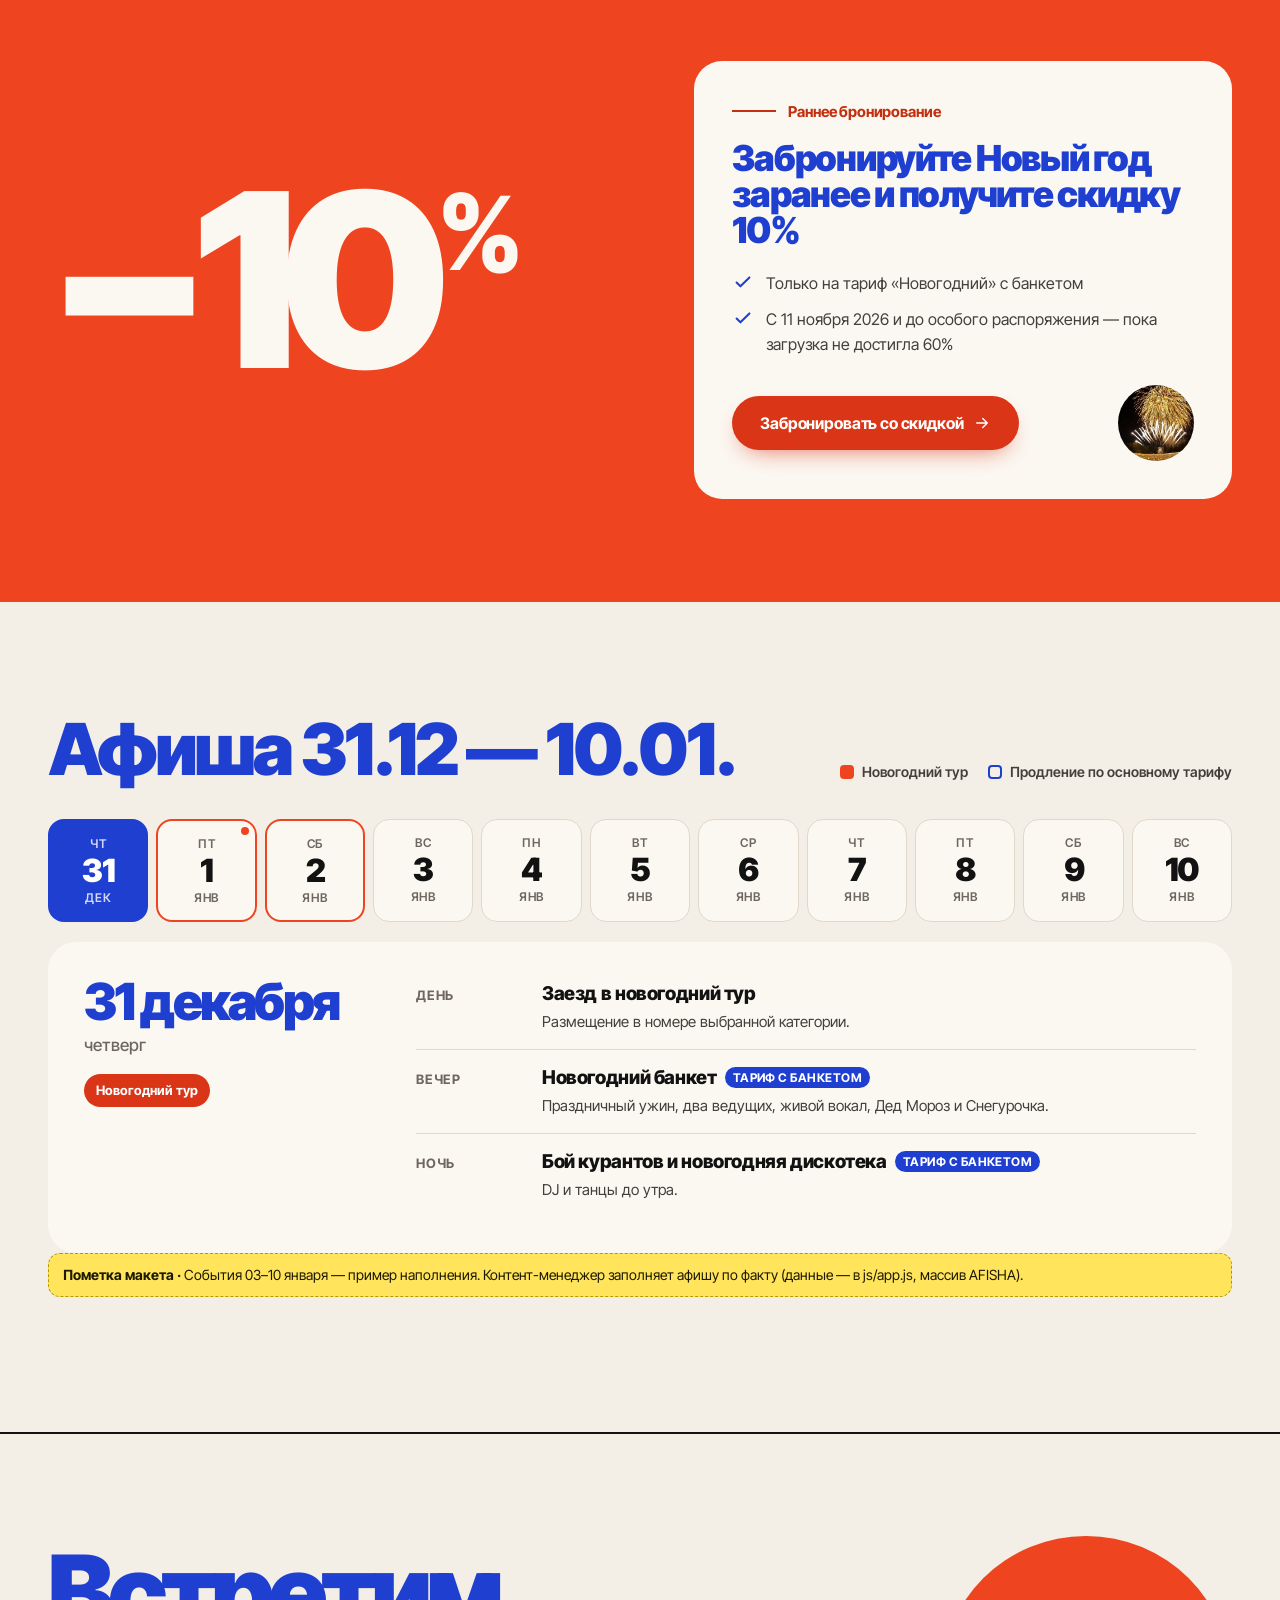
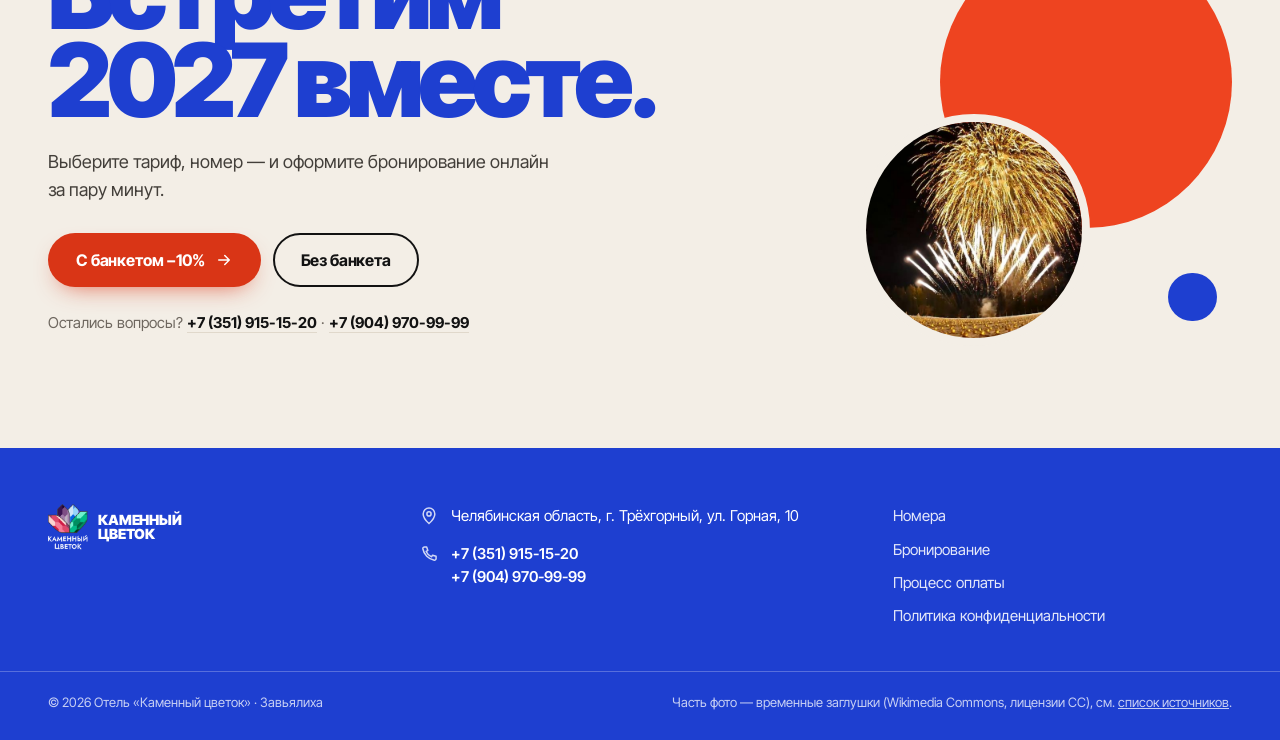
==== commit 8489d8a4: "v2, номера: фото в карточках на всю рамку, ч/б размытый фон в окне, концентричные скругления галереи" ====
--- a/v2/index.html
+++ b/v2/index.html
@@ -360,27 +360,27 @@
     <p class="todo todo--block" data-note>В рабочей версии список, фото, вместимость и&nbsp;площадь подтягиваются из&nbsp;TravelLine. Цены не&nbsp;выводим — только кнопка перехода к&nbsp;выбору номера.</p>
     <div class="carousel" id="roomsCarousel" tabindex="0" aria-label="Карусель номеров">
       <ul class="carousel__track">
-        <li class="room"><button class="room__img" type="button" data-room="studio" data-goal="ny_room_details" aria-label="Подробнее о номере: Студия"><img class="room__bg" src="../img/rooms/studio.jpg" alt="" aria-hidden="true" loading="lazy"><img src="../img/rooms/studio.jpg" alt="Студия" loading="lazy"></button>
+        <li class="room"><button class="room__img" type="button" data-room="studio" data-goal="ny_room_details" aria-label="Подробнее о номере: Студия"><img src="../img/rooms/studio.jpg" alt="Студия" loading="lazy"></button>
           <div class="room__body"><h3>Студия</h3><p class="room__meta"><span><svg><use href="#i-users"/></svg>2–4 гостя</span><span><svg><use href="#i-area"/></svg>29 м²</span></p>
           <div class="room__actions"><button class="btn btn--line btn--sm" type="button" data-room="studio" data-goal="ny_room_details">Подробнее</button>
           <a class="btn btn--red btn--sm" data-book="room:studio" data-goal="ny_book_room" href="https://kamenniy-cvetok.ru/booking/">Выбрать<svg><use href="#i-arrow"/></svg></a></div></div></li>
-        <li class="room"><button class="room__img" type="button" data-room="standard-family" data-goal="ny_room_details" aria-label="Подробнее о номере: Стандартный семейный номер"><img class="room__bg" src="../img/rooms/standard-family.jpg" alt="" aria-hidden="true" loading="lazy"><img src="../img/rooms/standard-family.jpg" alt="Стандартный семейный номер" loading="lazy"></button>
+        <li class="room"><button class="room__img" type="button" data-room="standard-family" data-goal="ny_room_details" aria-label="Подробнее о номере: Стандартный семейный номер"><img src="../img/rooms/standard-family.jpg" alt="Стандартный семейный номер" loading="lazy"></button>
           <div class="room__body"><h3>Стандартный семейный</h3><p class="room__meta"><span><svg><use href="#i-users"/></svg>2–3 гостя</span><span><svg><use href="#i-area"/></svg>22 м²</span></p>
           <div class="room__actions"><button class="btn btn--line btn--sm" type="button" data-room="standard-family" data-goal="ny_room_details">Подробнее</button>
           <a class="btn btn--red btn--sm" data-book="room:standard-family" data-goal="ny_book_room" href="https://kamenniy-cvetok.ru/booking/">Выбрать<svg><use href="#i-arrow"/></svg></a></div></div></li>
-        <li class="room"><button class="room__img" type="button" data-room="standard-two-rooms" data-goal="ny_room_details" aria-label="Подробнее о номере: Стандартный двухкомнатный номер"><img class="room__bg" src="../img/rooms/standard-two-rooms.jpg" alt="" aria-hidden="true" loading="lazy"><img src="../img/rooms/standard-two-rooms.jpg" alt="Стандартный двухкомнатный номер" loading="lazy"></button>
+        <li class="room"><button class="room__img" type="button" data-room="standard-two-rooms" data-goal="ny_room_details" aria-label="Подробнее о номере: Стандартный двухкомнатный номер"><img src="../img/rooms/standard-two-rooms.jpg" alt="Стандартный двухкомнатный номер" loading="lazy"></button>
           <div class="room__body"><h3>Стандартный двухкомнатный</h3><p class="room__meta"><span><svg><use href="#i-users"/></svg>2–4 гостя</span><span><svg><use href="#i-area"/></svg>26 м²</span></p>
           <div class="room__actions"><button class="btn btn--line btn--sm" type="button" data-room="standard-two-rooms" data-goal="ny_room_details">Подробнее</button>
           <a class="btn btn--red btn--sm" data-book="room:standard-two-rooms" data-goal="ny_book_room" href="https://kamenniy-cvetok.ru/booking/">Выбрать<svg><use href="#i-arrow"/></svg></a></div></div></li>
-        <li class="room"><button class="room__img" type="button" data-room="family-lux" data-goal="ny_room_details" aria-label="Подробнее о номере: Семейный люкс"><img class="room__bg" src="../img/rooms/family-lux.jpg" alt="" aria-hidden="true" loading="lazy"><img src="../img/rooms/family-lux.jpg" alt="Семейный люкс" loading="lazy"></button>
+        <li class="room"><button class="room__img" type="button" data-room="family-lux" data-goal="ny_room_details" aria-label="Подробнее о номере: Семейный люкс"><img src="../img/rooms/family-lux.jpg" alt="Семейный люкс" loading="lazy"></button>
           <div class="room__body"><h3>Семейный люкс</h3><p class="room__meta"><span><svg><use href="#i-users"/></svg>2–6 гостей</span><span><svg><use href="#i-area"/></svg>38 м²</span></p>
           <div class="room__actions"><button class="btn btn--line btn--sm" type="button" data-room="family-lux" data-goal="ny_room_details">Подробнее</button>
           <a class="btn btn--red btn--sm" data-book="room:family-lux" data-goal="ny_book_room" href="https://kamenniy-cvetok.ru/booking/">Выбрать<svg><use href="#i-arrow"/></svg></a></div></div></li>
-        <li class="room"><button class="room__img" type="button" data-room="apartment-2br" data-goal="ny_room_details" aria-label="Подробнее о номере: Семейный апартамент с 2 спальнями"><img class="room__bg" src="../img/rooms/apartment-2br.jpg" alt="" aria-hidden="true" loading="lazy"><img src="../img/rooms/apartment-2br.jpg" alt="Семейный апартамент с 2 спальнями" loading="lazy"></button>
+        <li class="room"><button class="room__img" type="button" data-room="apartment-2br" data-goal="ny_room_details" aria-label="Подробнее о номере: Семейный апартамент с 2 спальнями"><img src="../img/rooms/apartment-2br.jpg" alt="Семейный апартамент с 2 спальнями" loading="lazy"></button>
           <div class="room__body"><h3>Апартамент с&nbsp;2&nbsp;спальнями</h3><p class="room__meta"><span><svg><use href="#i-users"/></svg>4–6 гостей</span><span><svg><use href="#i-area"/></svg>64 м²</span></p>
           <div class="room__actions"><button class="btn btn--line btn--sm" type="button" data-room="apartment-2br" data-goal="ny_room_details">Подробнее</button>
           <a class="btn btn--red btn--sm" data-book="room:apartment-2br" data-goal="ny_book_room" href="https://kamenniy-cvetok.ru/booking/">Выбрать<svg><use href="#i-arrow"/></svg></a></div></div></li>
-        <li class="room"><button class="room__img" type="button" data-room="apartment-3br" data-goal="ny_room_details" aria-label="Подробнее о номере: Семейный апартамент с 3 спальнями"><img class="room__bg" src="../img/rooms/apartment-3br.jpg" alt="" aria-hidden="true" loading="lazy"><img src="../img/rooms/apartment-3br.jpg" alt="Семейный апартамент с 3 спальнями" loading="lazy"></button>
+        <li class="room"><button class="room__img" type="button" data-room="apartment-3br" data-goal="ny_room_details" aria-label="Подробнее о номере: Семейный апартамент с 3 спальнями"><img src="../img/rooms/apartment-3br.jpg" alt="Семейный апартамент с 3 спальнями" loading="lazy"></button>
           <div class="room__body"><h3>Апартамент с&nbsp;3&nbsp;спальнями</h3><p class="room__meta"><span><svg><use href="#i-users"/></svg>6–9 гостей</span><span><svg><use href="#i-area"/></svg>64 м²</span></p>
           <div class="room__actions"><button class="btn btn--line btn--sm" type="button" data-room="apartment-3br" data-goal="ny_room_details">Подробнее</button>
           <a class="btn btn--red btn--sm" data-book="room:apartment-3br" data-goal="ny_book_room" href="https://kamenniy-cvetok.ru/booking/">Выбрать<svg><use href="#i-arrow"/></svg></a></div></div></li>
--- a/v2/css/styles.css
+++ b/v2/css/styles.css
@@ -249,11 +249,11 @@
 .carousel::-webkit-scrollbar{display:none}
 .carousel__track{display:grid;grid-auto-flow:column;grid-auto-columns:calc((100% - 40px)/3.25);column-gap:20px}
 .room{scroll-snap-align:start;background:var(--bg);border-radius:var(--r-lg);padding:10px;display:flex;flex-direction:column}
-.room__img{position:relative;aspect-ratio:4/3;border-radius:20px;overflow:hidden;display:block;width:100%;padding:0;border:0;background:var(--ink);cursor:zoom-in;isolation:isolate}
-.room__img img{position:relative;width:100%;height:100%;object-fit:contain}
-/* фото целиком, поля — размытая копия того же фото */
-.room__img .room__bg,.rm__bg{position:absolute;inset:0;width:100%;height:100%;object-fit:cover;filter:blur(22px) saturate(1.1) brightness(.82);transform:scale(1.18);transition:transform .6s var(--ease)}
-.room:hover .room__img .room__bg{transform:scale(1.28)}
+.room__img{aspect-ratio:4/3;border-radius:20px;overflow:hidden;display:block;width:100%;padding:0;border:0;background:var(--line);cursor:zoom-in}
+.room__img img{width:100%;height:100%;object-fit:cover;transition:transform .6s var(--ease)}
+.room:hover .room__img img{transform:scale(1.04)}
+/* окно номера: фото целиком, поля — размытая копия того же фото */
+.rm__bg{position:absolute;inset:0;width:100%;height:100%;object-fit:cover;filter:grayscale(1) blur(22px) brightness(.78);transform:scale(1.18);transition:transform .6s var(--ease)}
 .room__body{padding:18px 12px 12px;display:flex;flex-direction:column;gap:12px;flex:1}
 .room__body h3{font-weight:800;font-size:21px;letter-spacing:-.025em;line-height:1.15}
 .room__meta{display:flex;gap:18px;font-size:14px;color:var(--ink-3);flex:1}
@@ -374,19 +374,24 @@
 .modal--room{padding:24px}
 .rm{max-width:1120px;width:100%;padding:0;grid-template-columns:minmax(0,1.15fr) minmax(0,1fr);grid-template-rows:minmax(0,1fr);gap:0;height:min(780px,calc(100dvh - 48px));overflow:hidden}
 .rm .modal__close{z-index:3;background:var(--bg);border-color:var(--bg);box-shadow:0 2px 10px rgba(18,18,18,.18)}
-.rm__gallery{background:var(--ink);display:flex;flex-direction:column;min-height:0}
+/* скругления концентричны окну: 28px окна − 10px отступа = 18px */
+.rm__gallery{--gr:calc(var(--r-lg) - 10px);padding:10px 0 10px 10px;display:flex;flex-direction:column;gap:8px;min-height:0}
 .rm__stage{position:relative;flex:1;min-height:0}
-.rm__stage{overflow:hidden;isolation:isolate;background:var(--ink)}
+.rm__stage{overflow:hidden;isolation:isolate;background:var(--ink);border-radius:var(--gr) var(--gr) 10px 10px}
 .rm__photo{position:absolute;inset:0;width:100%;height:100%;object-fit:contain}
 .rm__nav,.rm__count{z-index:1}
 .rm__nav{position:absolute;top:50%;translate:0 -50%;width:48px;height:48px;border-radius:50%;border:0;background:var(--bg);color:var(--ink);display:grid;place-items:center;font-size:22px;transition:background-color .2s,color .2s}
 .rm__nav:hover{background:var(--blue);color:#fff}
 .rm__nav--prev{left:16px}.rm__nav--next{right:16px}
 .rm__count{position:absolute;left:16px;bottom:16px;background:var(--ink);color:#fff;font-weight:700;font-size:14px;padding:6px 12px;border-radius:999px}
-.rm__thumbs{display:grid;grid-template-columns:repeat(4,1fr);gap:8px;padding:8px}
-.rm__thumbs button{padding:0;border:0;border-radius:10px;overflow:hidden;aspect-ratio:3/2;opacity:.55;outline:2px solid transparent;outline-offset:-2px;transition:opacity .2s,outline-color .2s;background:none}
+.rm__thumbs{display:grid;grid-template-columns:repeat(4,1fr);gap:8px}
+.rm__thumbs button{padding:0;border:0;border-radius:10px;overflow:hidden;aspect-ratio:3/2;opacity:.6;transition:opacity .2s;background:var(--line)}
+.rm__thumbs button:first-child{border-bottom-left-radius:var(--gr)}
 .rm__thumbs button:hover{opacity:.85}
-.rm__thumbs button[aria-current]{opacity:1;outline-color:var(--red)}
+.rm__thumbs button{position:relative}
+.rm__thumbs button::after{content:"";position:absolute;inset:0;border-radius:inherit;box-shadow:inset 0 0 0 3px transparent;transition:box-shadow .2s}
+.rm__thumbs button[aria-current]{opacity:1}
+.rm__thumbs button[aria-current]::after{box-shadow:inset 0 0 0 3px var(--red)}
 .rm__thumbs img{width:100%;height:100%;object-fit:cover}
 .rm__info{padding:40px 40px 32px;overflow-y:auto;min-height:0;display:flex;flex-direction:column;overscroll-behavior:contain}
 /* кастомный скролл в окне номера */
@@ -433,6 +438,8 @@
 @media (max-width:1024px){
   .rm{grid-template-columns:1fr;grid-template-rows:auto;height:auto;max-height:calc(100dvh - 48px);overflow-y:auto;max-width:760px}
   .rm__stage{flex:none;aspect-ratio:16/10}
+  .rm__gallery{padding:10px 10px 0}
+  .rm__thumbs button:first-child{border-bottom-left-radius:10px}
   .rm__info{overflow:visible}
   .hdr__nav{position:fixed;left:0;right:0;top:76px;bottom:0;background:var(--bg);flex-direction:column;gap:0;padding:12px var(--pad) 32px;transform:translateY(-8px);opacity:0;visibility:hidden;transition:opacity .25s,transform .25s var(--ease),visibility .25s;overflow:auto}
   .hdr.is-open .hdr__nav{opacity:1;visibility:visible;transform:none}
@@ -478,8 +485,9 @@
   .rm::-webkit-scrollbar-track{margin:0;background:none}
   .rm::-webkit-scrollbar-thumb{border:0;min-height:40px}
   .rm{max-height:100dvh;height:100dvh;border-radius:0}
-  .rm__stage{aspect-ratio:4/3}
-  .rm__gallery{flex:none}
+  .rm__stage{aspect-ratio:4/3;border-radius:0}
+  .rm__gallery{flex:none;padding:0;gap:10px}
+  .rm__thumbs{padding:0 var(--pad)}
   .rm__info{overflow:visible;padding:24px var(--pad) 28px}
   .rm__specs div{grid-template-columns:1fr;gap:4px}
   .rm__nav{width:42px;height:42px}
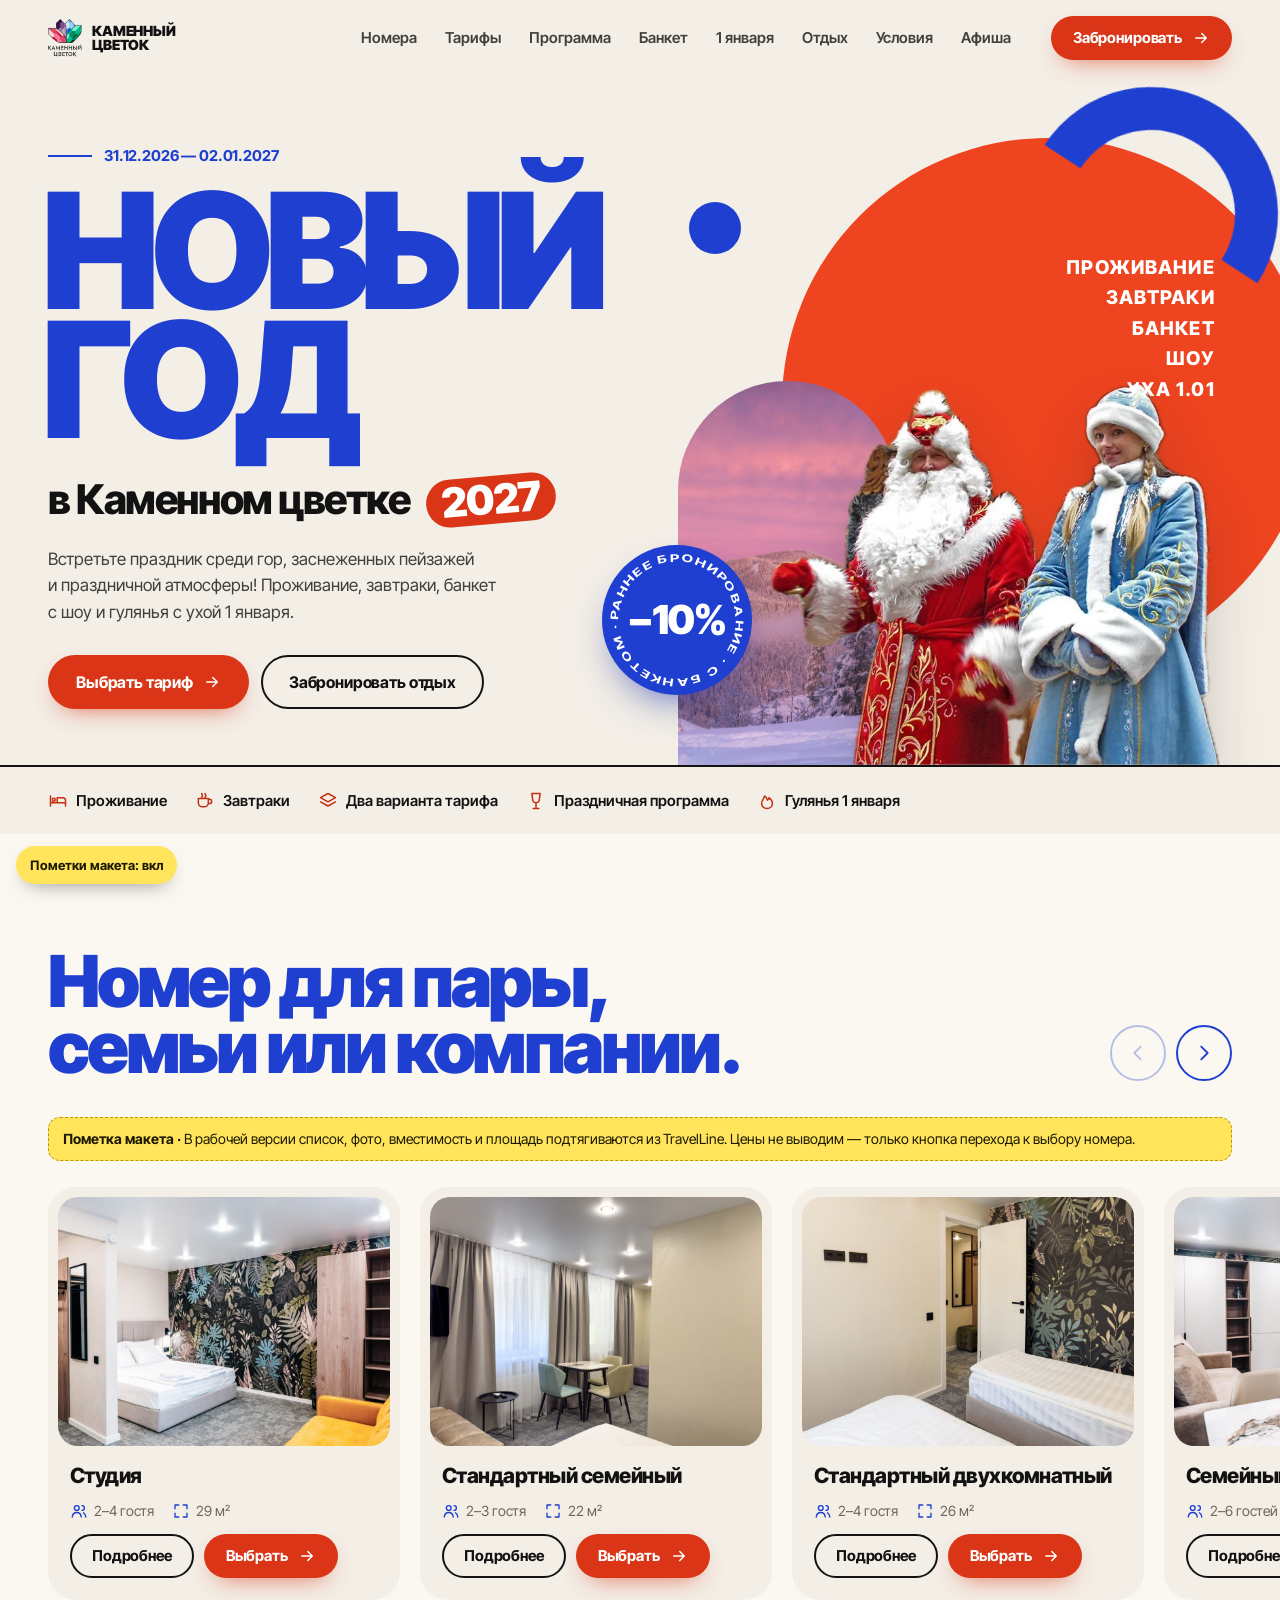
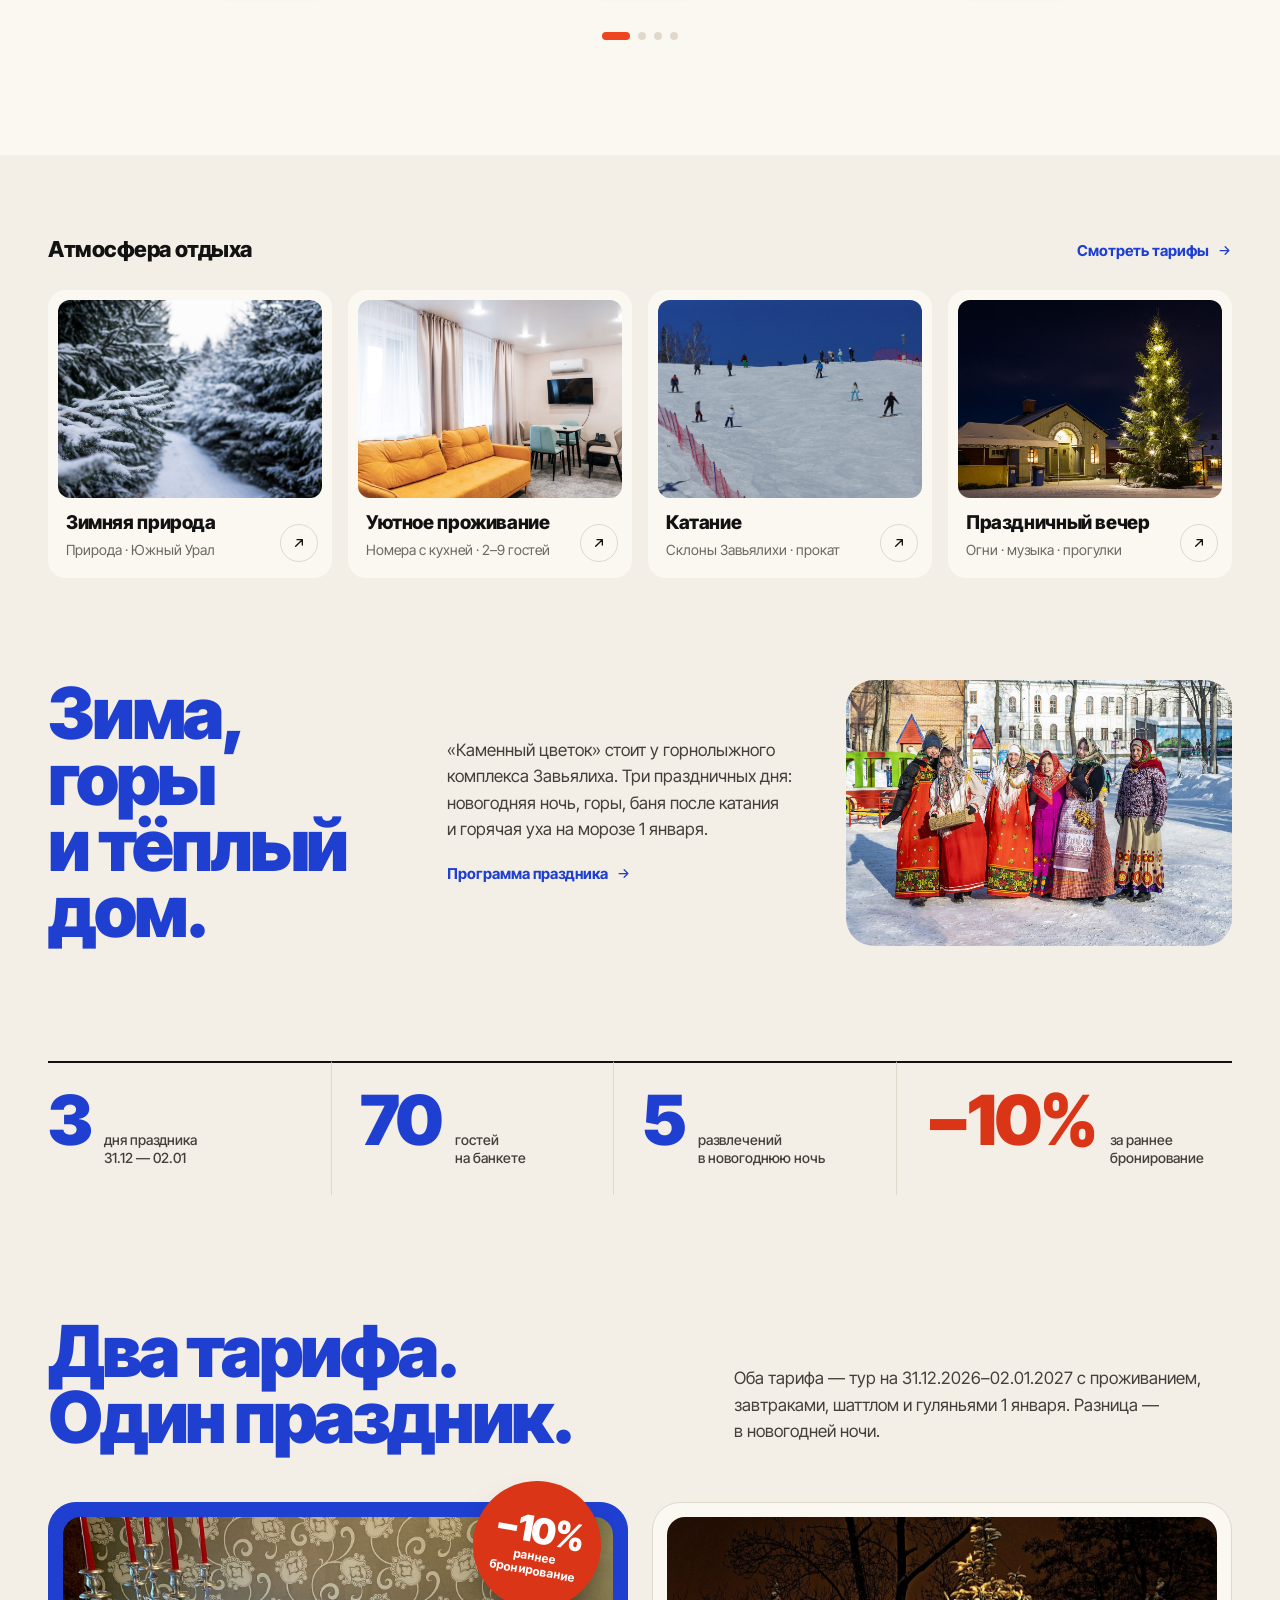
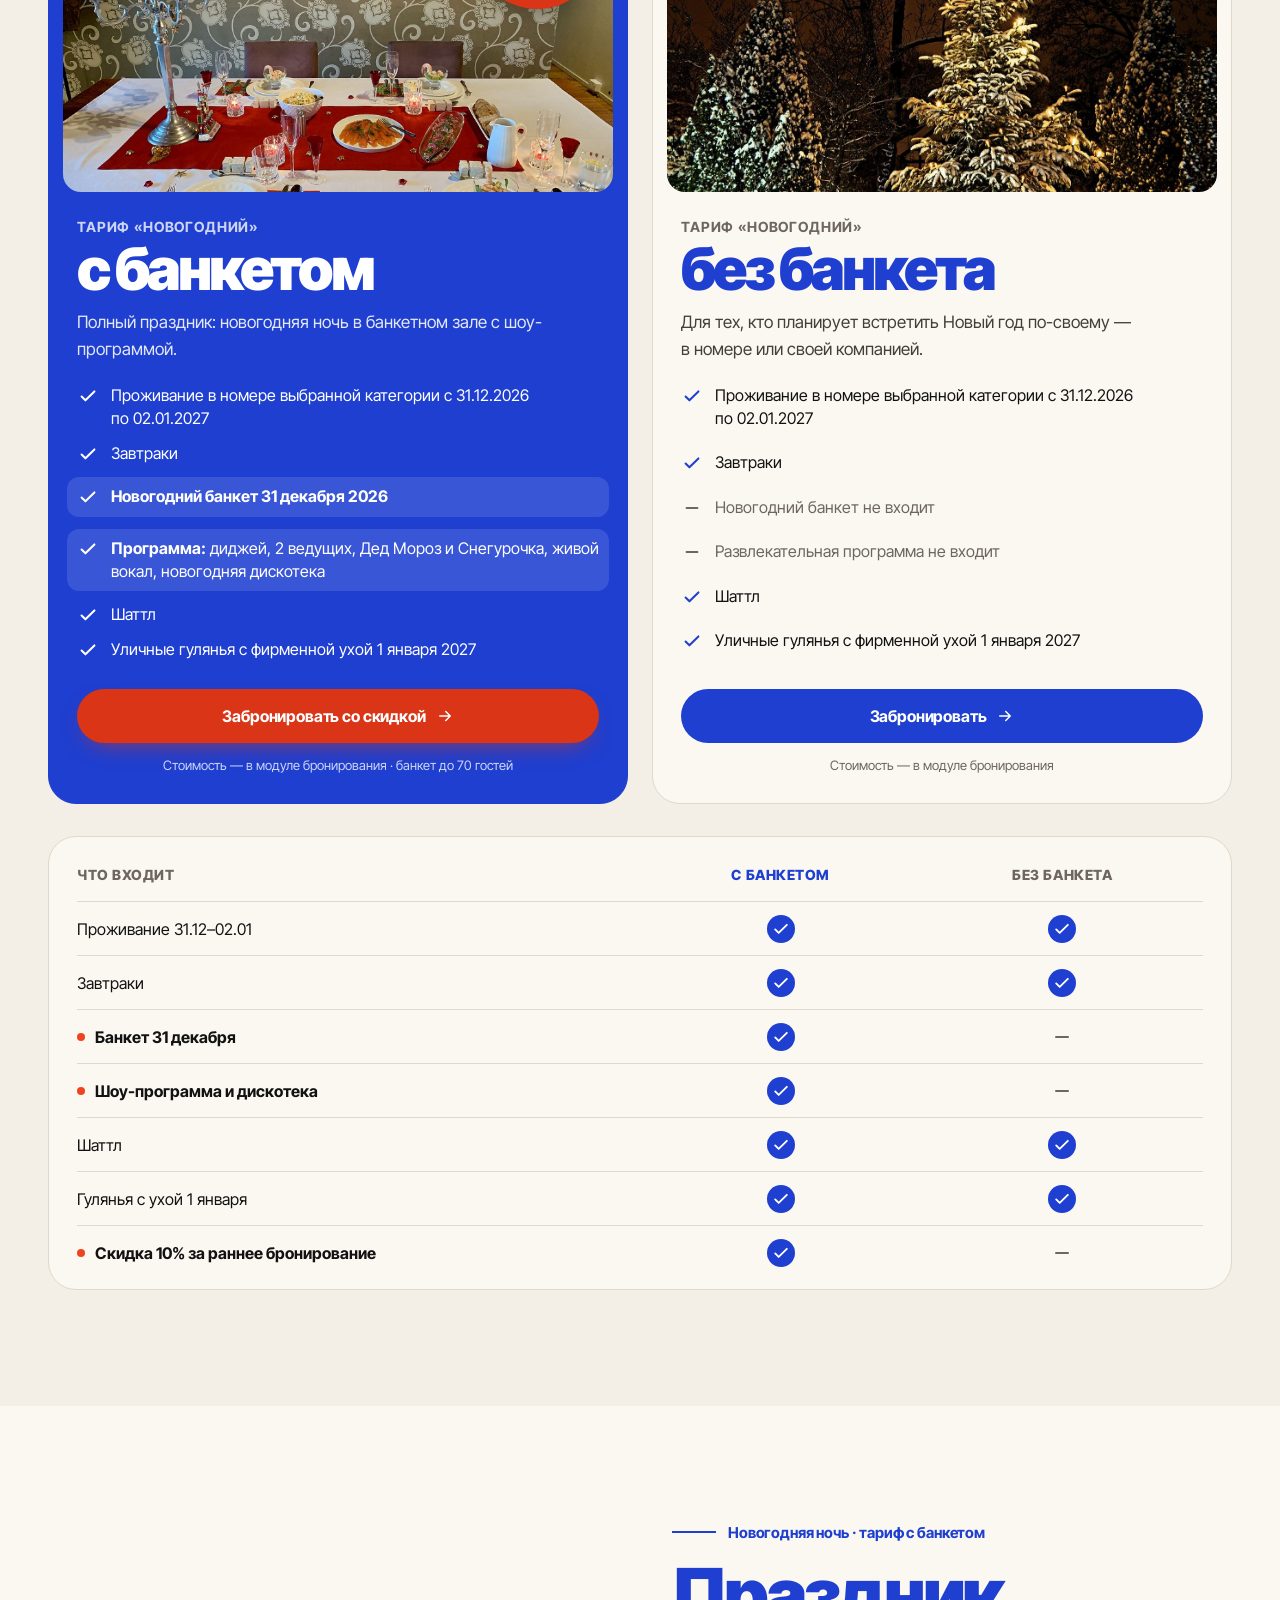
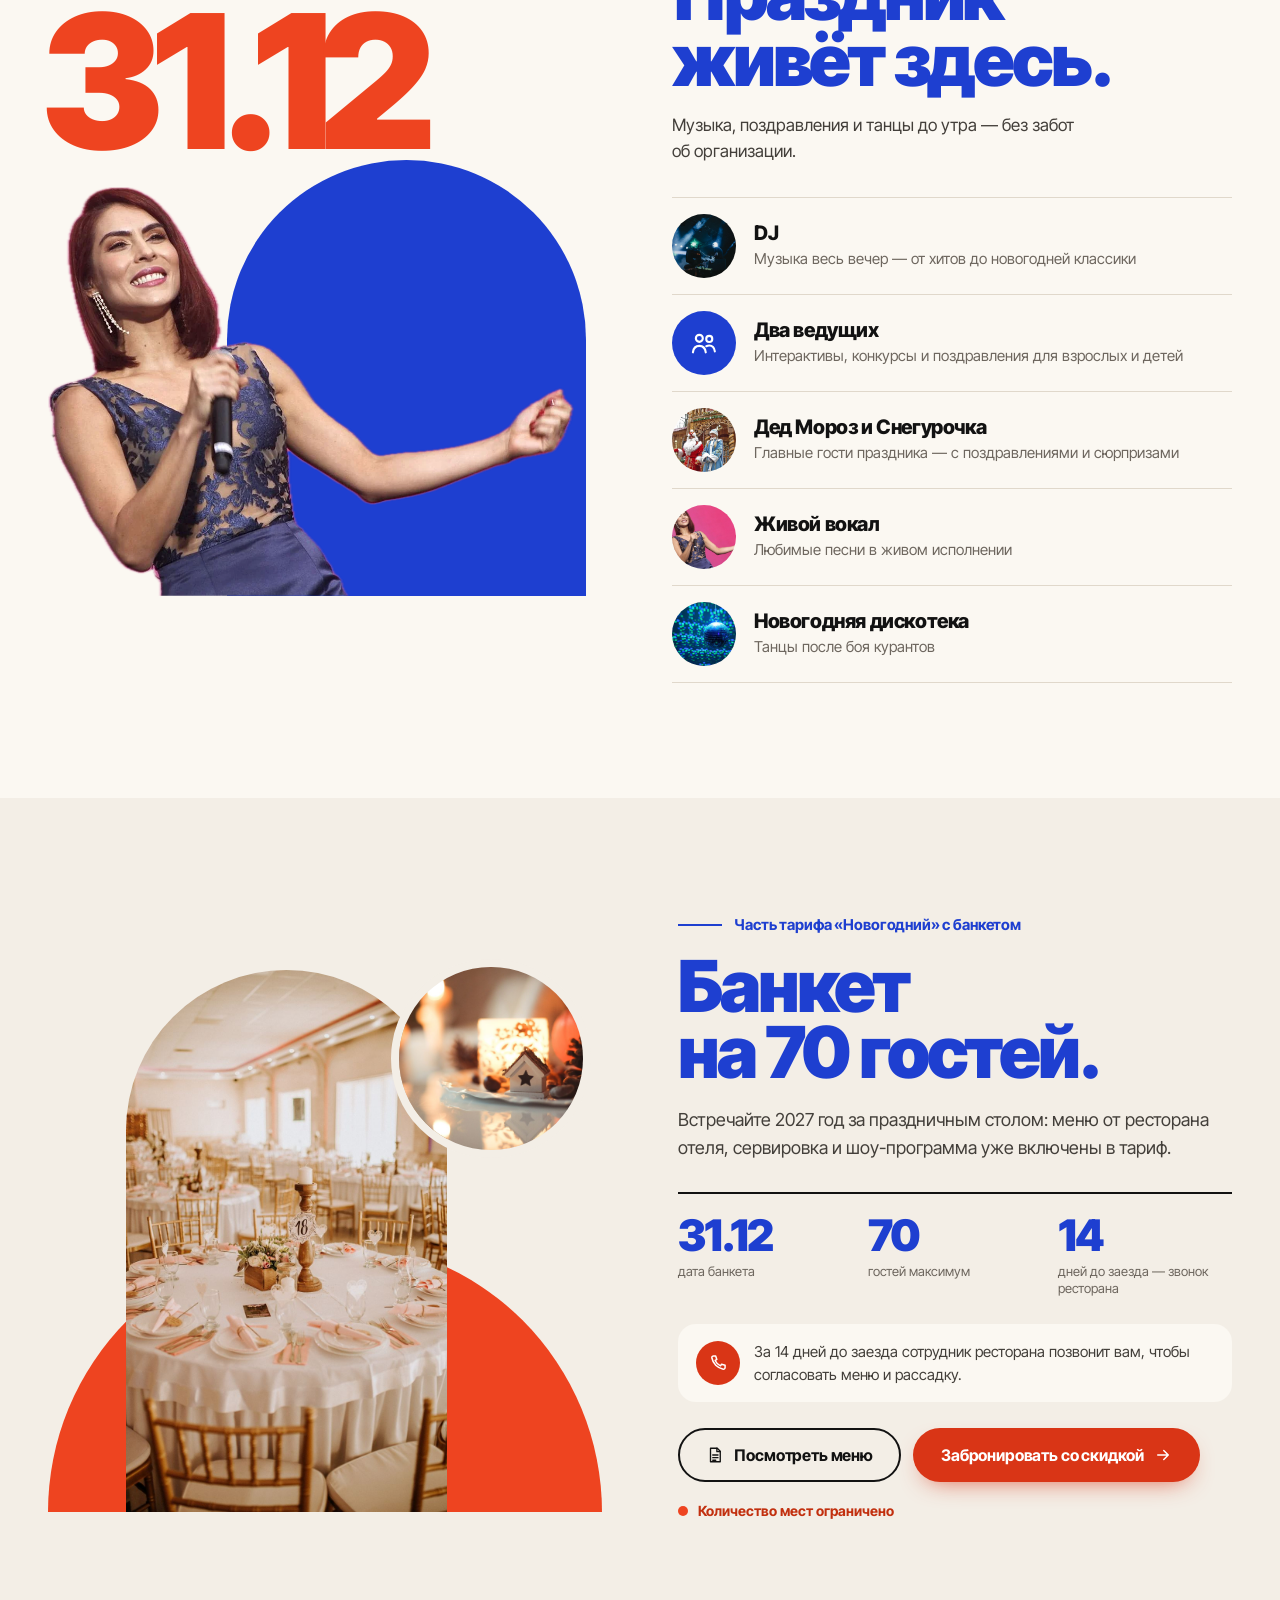
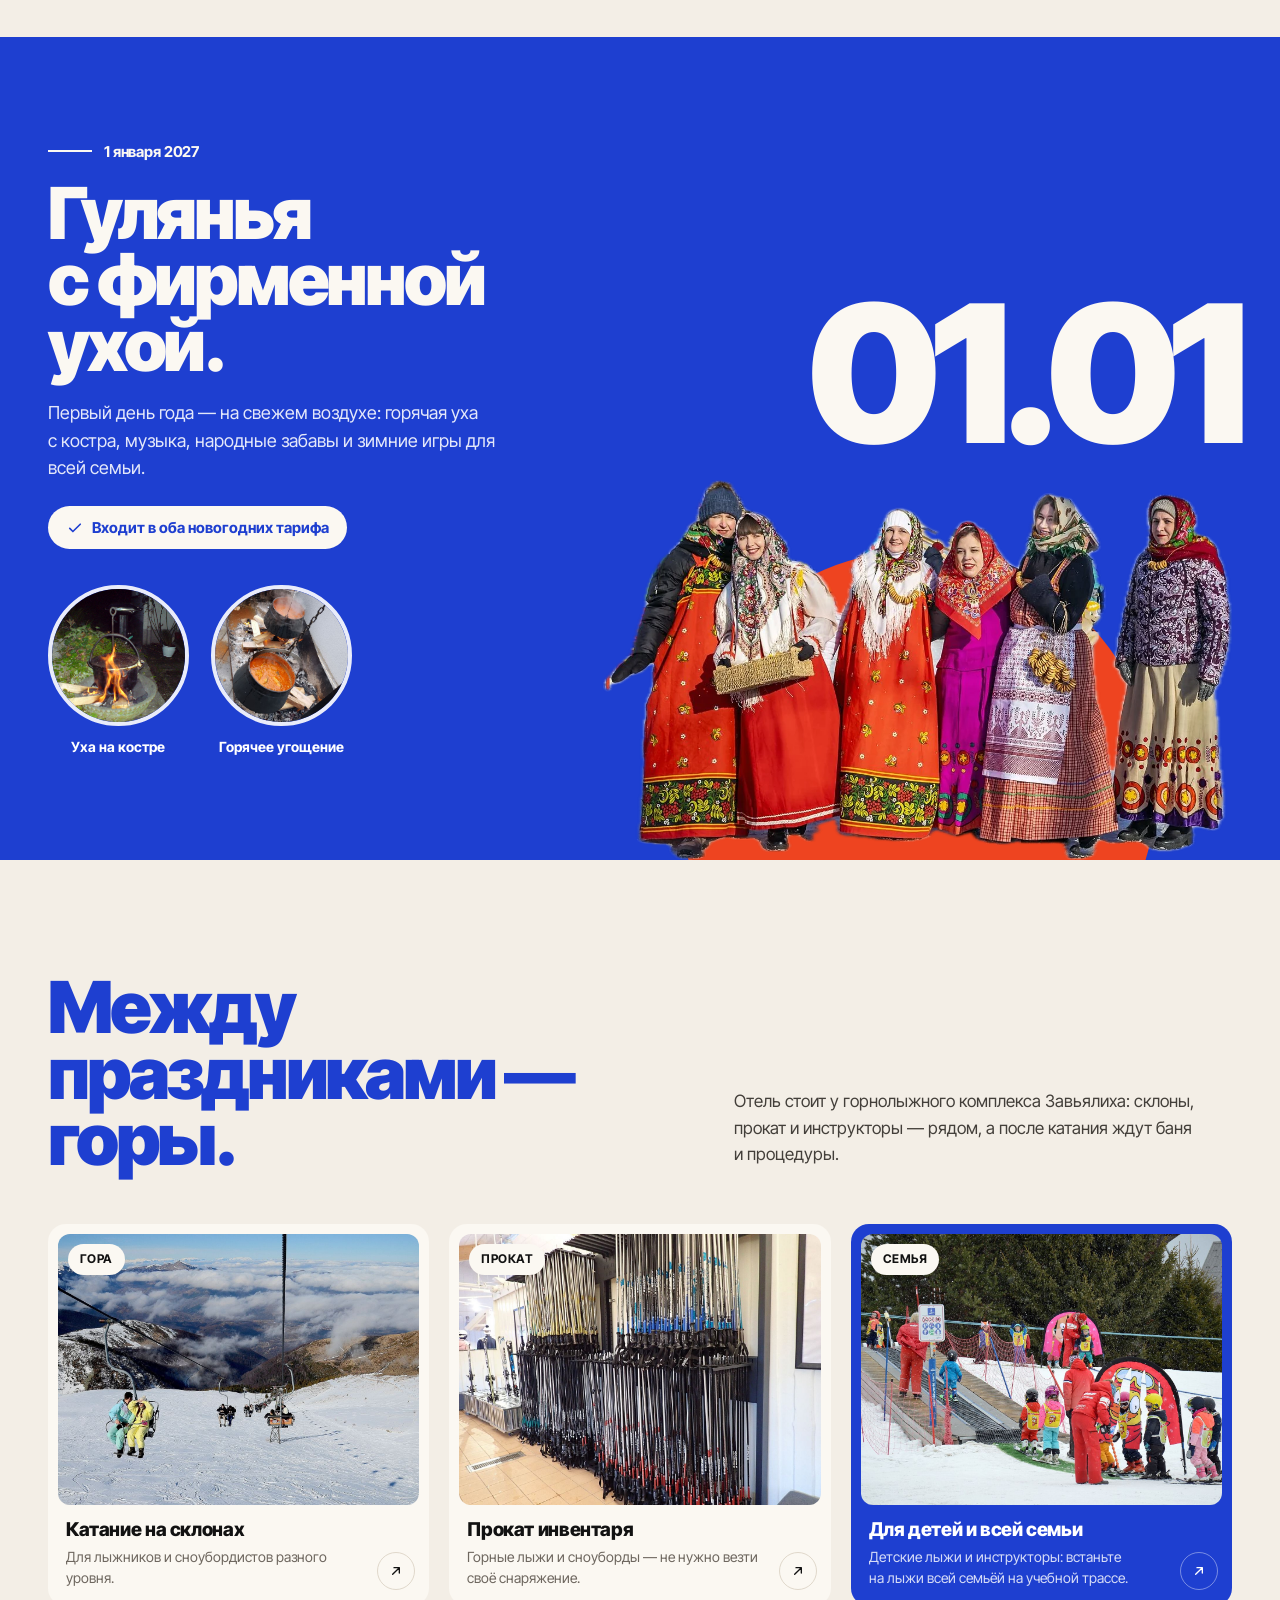
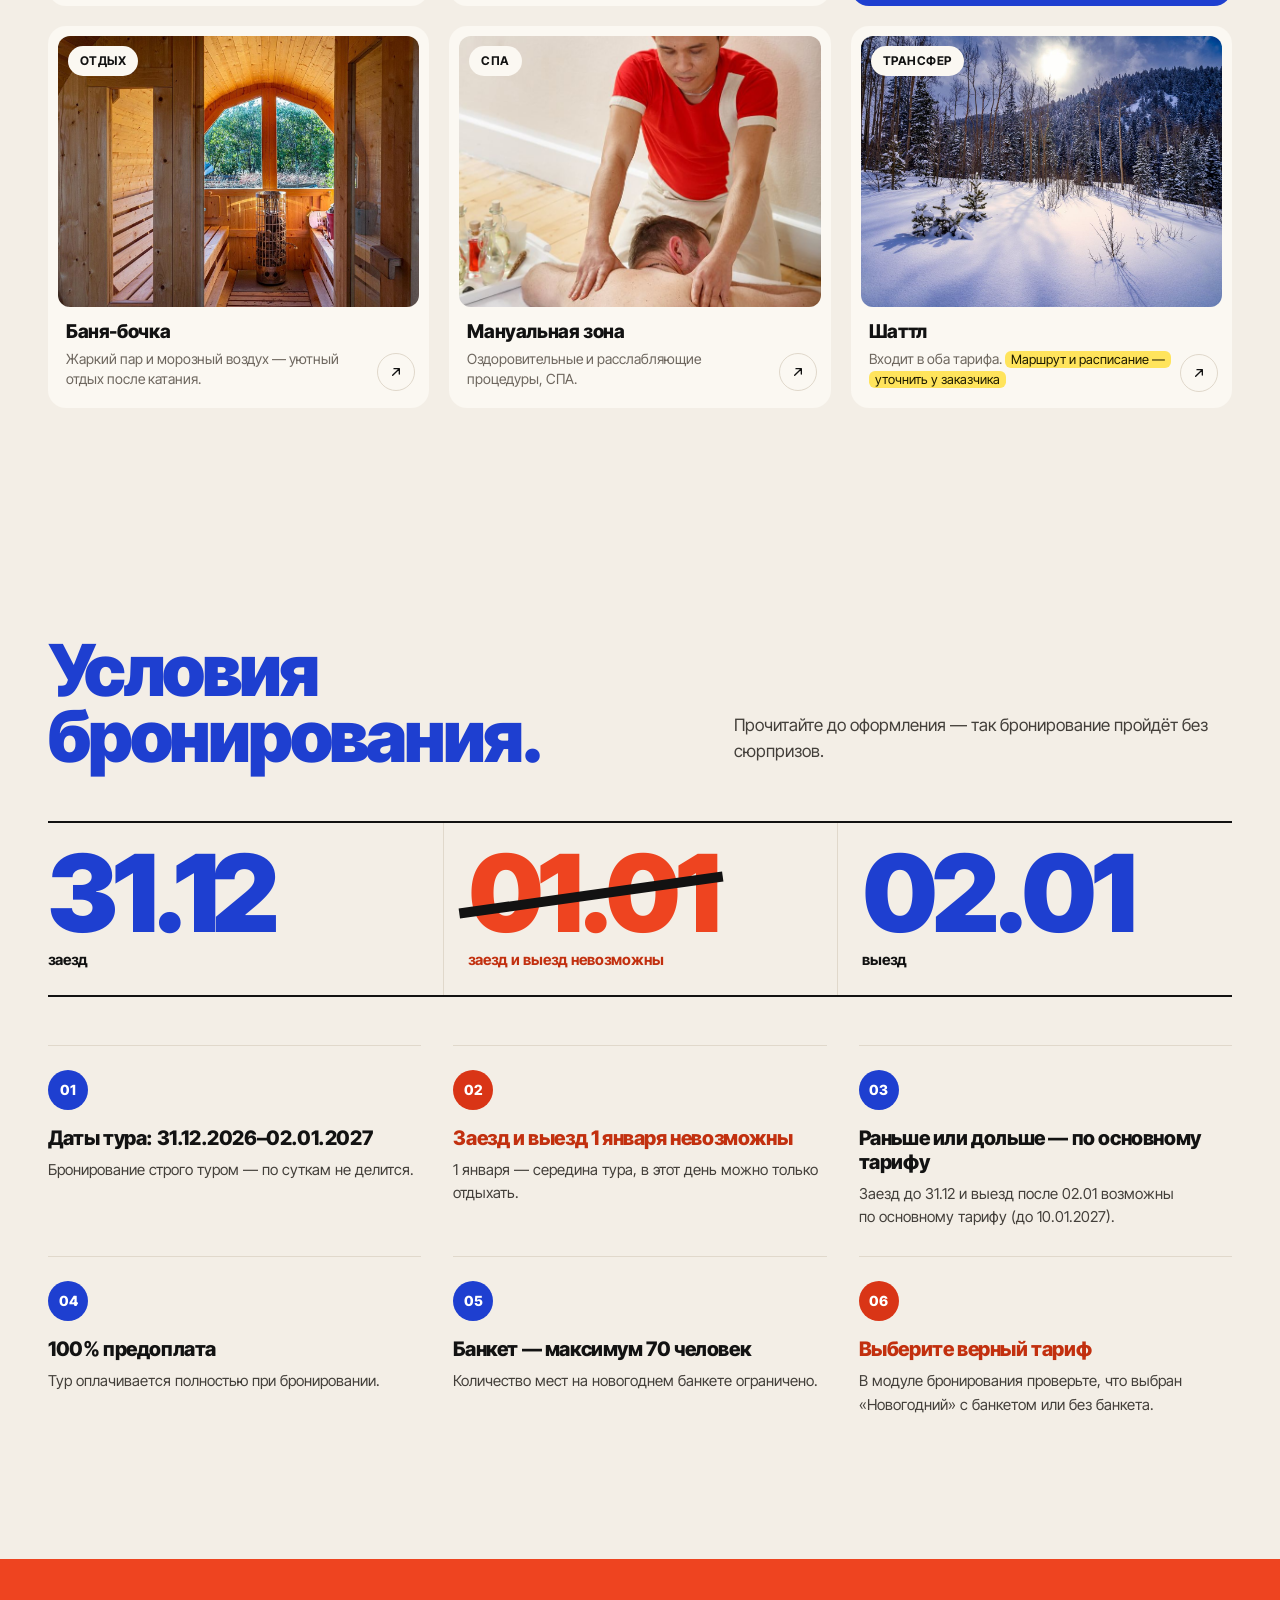
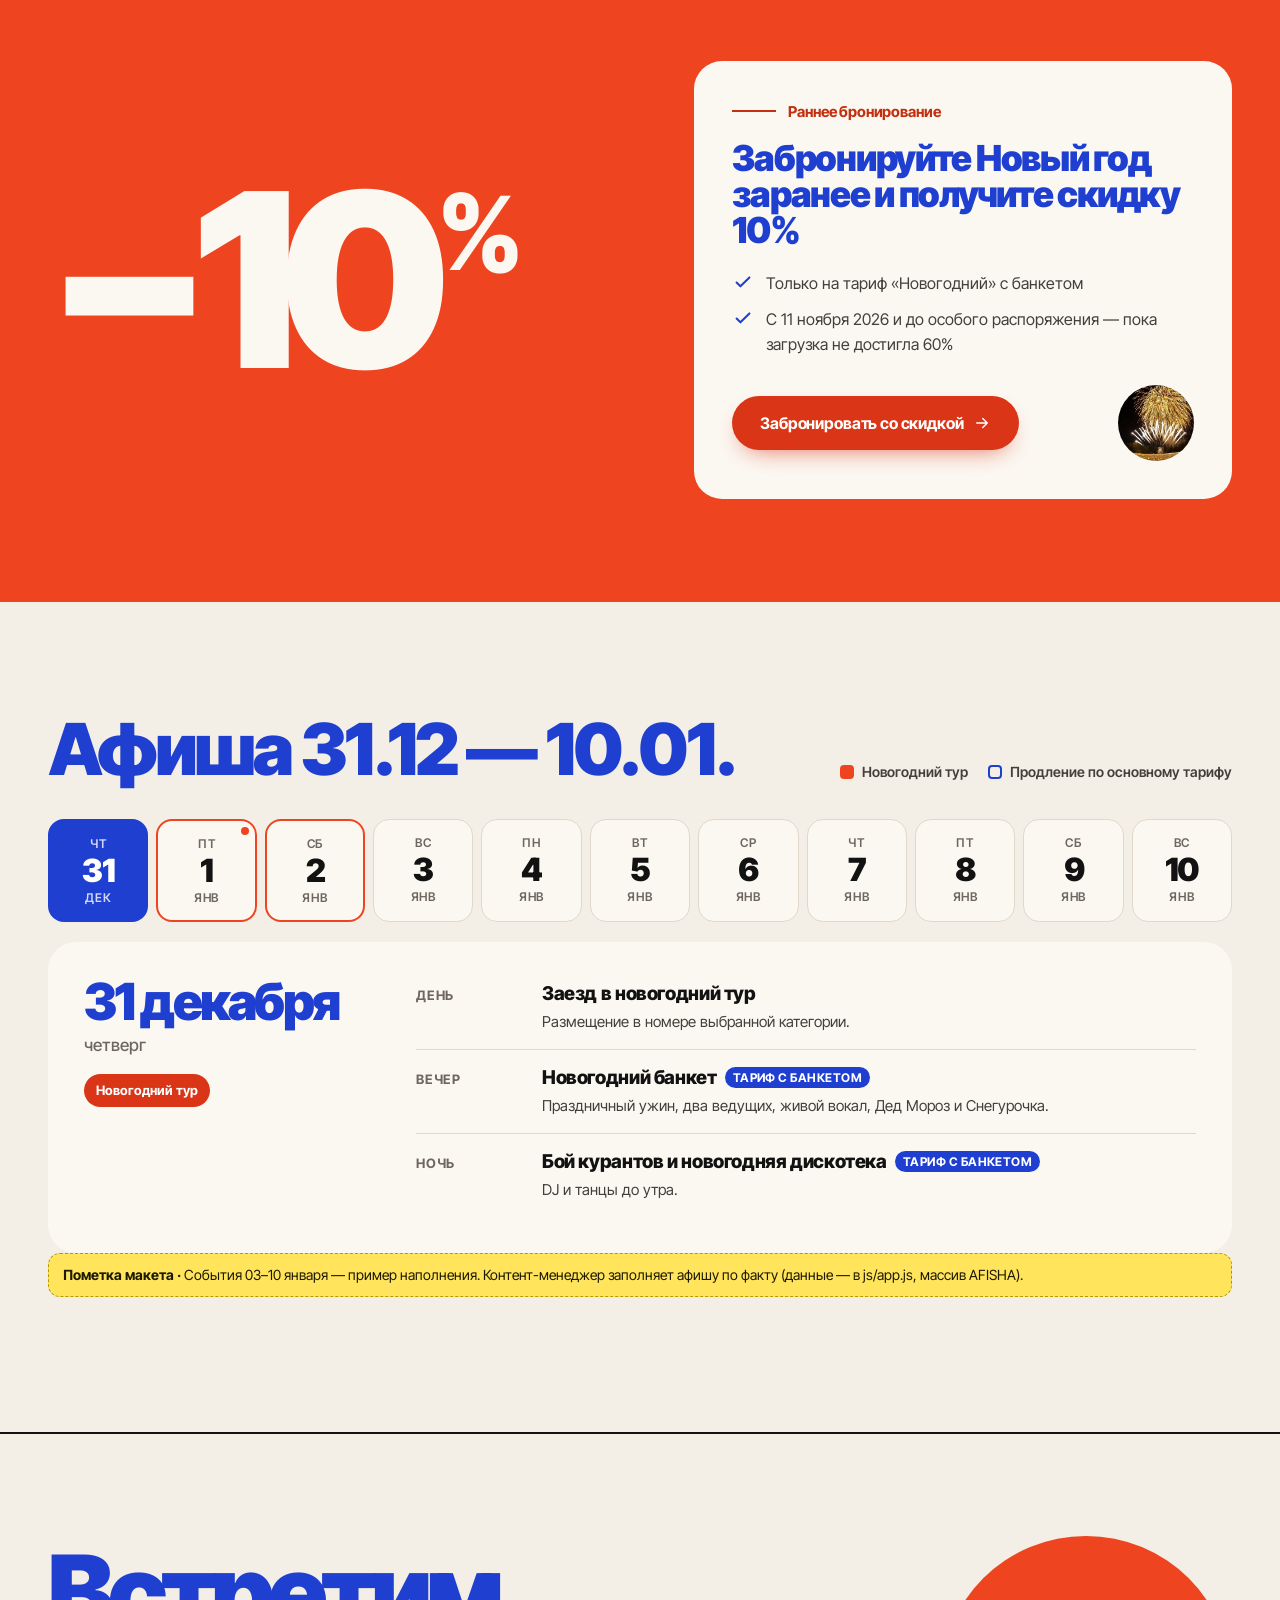
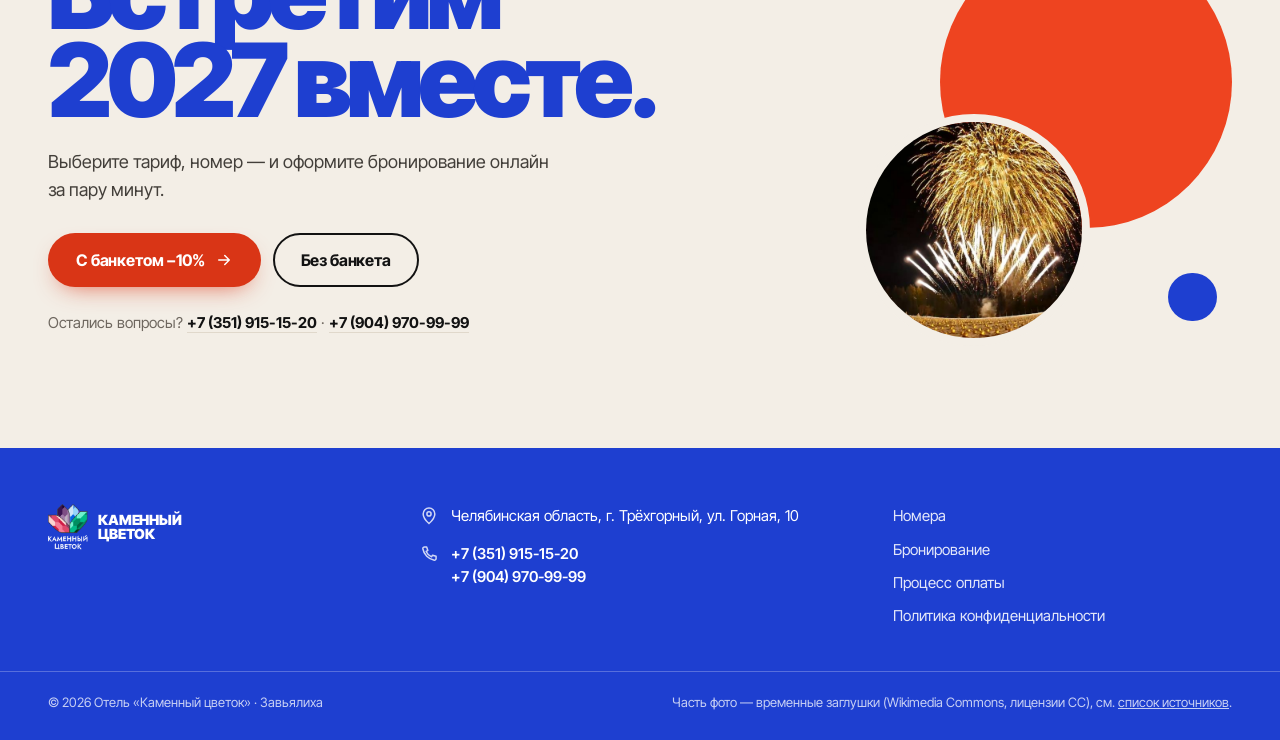
==== commit 3ad10f1e: "Все варианты: блок «Номера» сразу после первого экрана, «Номера» первым пунктом меню Co-Authored-By:" ====
--- a/v2/index.html
+++ b/v2/index.html
@@ -68,12 +68,12 @@
       <span>Каменный<br>цветок</span>
     </a>
     <nav class="hdr__nav" id="nav" aria-label="Разделы страницы">
+      <a href="#rooms">Номера</a>
       <a href="#tariffs">Тарифы</a>
       <a href="#program">Программа</a>
       <a href="#banquet">Банкет</a>
       <a href="#jan1">1 января</a>
       <a href="#active">Отдых</a>
-      <a href="#rooms">Номера</a>
       <a href="#terms">Условия</a>
       <a href="#afisha">Афиша</a>
       <a class="hdr__nav-phone" href="tel:+73519151520"><svg><use href="#i-phone"/></svg>+7 (351) 915-15-20</a>
@@ -124,227 +124,6 @@
     <li><svg><use href="#i-glass"/></svg>Праздничная программа</li>
     <li><svg><use href="#i-fire"/></svg>Гулянья 1&nbsp;января</li>
   </ul>
-</section>
-
-<!-- ============ 4.2 АТМОСФЕРА ============ -->
-<section class="sec" id="mood">
-  <div class="wrap">
-    <div class="row-head">
-      <h2 class="h-label">Атмосфера отдыха</h2>
-      <a class="link" href="#tariffs">Смотреть тарифы<svg><use href="#i-arrow"/></svg></a>
-    </div>
-    <div class="feat">
-      <article class="card reveal">
-        <div class="card__img"><img src="../img/stock/nature-path.jpg" alt="Заснеженные ели вдоль лесной тропы" loading="lazy"></div>
-        <div class="card__body"><h3>Зимняя природа</h3><p>Природа · Южный Урал</p><span class="arrow-btn" aria-hidden="true"><svg><use href="#i-arrow-up"/></svg></span></div>
-      </article>
-      <article class="card reveal">
-        <div class="card__img"><img src="../img/cozy-room.jpg" alt="Гостиная в номере отеля «Каменный цветок»" loading="lazy"></div>
-        <div class="card__body"><h3>Уютное проживание</h3><p>Номера с&nbsp;кухней · 2–9 гостей</p><span class="arrow-btn" aria-hidden="true"><svg><use href="#i-arrow-up"/></svg></span></div>
-      </article>
-      <article class="card reveal">
-        <div class="card__img"><img src="../img/stock/ski-slope.jpg" alt="Горнолыжный склон с катающимися" loading="lazy"></div>
-        <div class="card__body"><h3>Катание</h3><p>Склоны Завьялихи · прокат</p><span class="arrow-btn" aria-hidden="true"><svg><use href="#i-arrow-up"/></svg></span></div>
-      </article>
-      <article class="card reveal">
-        <div class="card__img"><img src="../img/stock/evening-tree.jpg" alt="Новогодняя ель в огнях зимним вечером" loading="lazy"></div>
-        <div class="card__body"><h3>Праздничный вечер</h3><p>Огни · музыка · прогулки</p><span class="arrow-btn" aria-hidden="true"><svg><use href="#i-arrow-up"/></svg></span></div>
-      </article>
-    </div>
-
-    <div class="manifest">
-      <h2 class="h-big reveal">Зима, горы и&nbsp;тёплый дом.</h2>
-      <div class="manifest__text reveal">
-        <p>«Каменный цветок» стоит у&nbsp;горнолыжного комплекса Завьялиха. Три праздничных дня: новогодняя ночь, горы, баня после катания и&nbsp;горячая уха на&nbsp;морозе 1&nbsp;января.</p>
-        <a class="link" href="#program">Программа праздника<svg><use href="#i-arrow"/></svg></a>
-      </div>
-      <figure class="manifest__img reveal"><img src="../img/stock/fest-folk.jpg" alt="Народные гулянья на снегу" loading="lazy"></figure>
-    </div>
-  </div>
-</section>
-
-<!-- ============ ЦИФРЫ ============ -->
-<section class="stats-band" aria-label="Коротко о туре">
-  <div class="wrap stats">
-    <div><b>3</b><span>дня праздника<br>31.12 — 02.01</span></div>
-    <div><b>70</b><span>гостей<br>на банкете</span></div>
-    <div><b>5</b><span>развлечений<br>в новогоднюю ночь</span></div>
-    <div><b>−10%</b><span>за раннее<br>бронирование</span></div>
-  </div>
-</section>
-
-<!-- ============ 4.3 ТАРИФЫ ============ -->
-<section class="sec" id="tariffs">
-  <div class="wrap">
-    <div class="sec-head">
-      <h2 class="h-big">Два тарифа.<br>Один праздник.</h2>
-      <p class="sec-head__lead">Оба тарифа — тур на&nbsp;31.12.2026–02.01.2027 с&nbsp;проживанием, завтраками, шаттлом и&nbsp;гуляньями 1&nbsp;января. Разница — в&nbsp;новогодней ночи.</p>
-    </div>
-
-    <div class="tariffs">
-      <article class="tariff tariff--blue reveal">
-        <span class="tariff__sticker"><b>−10%</b>раннее<br>бронирование</span>
-        <div class="tariff__img"><img src="../img/stock/banquet-table.jpg" alt="Праздничный новогодний стол" loading="lazy"></div>
-        <p class="tariff__kicker">Тариф «Новогодний»</p>
-        <h3 class="tariff__name">с&nbsp;банкетом</h3>
-        <p class="tariff__desc">Полный праздник: новогодняя ночь в&nbsp;банкетном зале с&nbsp;шоу-программой.</p>
-        <ul class="tariff__list">
-          <li><svg><use href="#i-check"/></svg>Проживание в&nbsp;номере выбранной категории с&nbsp;31.12.2026 по&nbsp;02.01.2027</li>
-          <li><svg><use href="#i-check"/></svg>Завтраки</li>
-          <li class="is-hl"><svg><use href="#i-check"/></svg><span><b>Новогодний банкет 31&nbsp;декабря 2026</b></span></li>
-          <li class="is-hl"><svg><use href="#i-check"/></svg><span><b>Программа:</b> диджей, 2&nbsp;ведущих, Дед&nbsp;Мороз и&nbsp;Снегурочка, живой вокал, новогодняя дискотека</span></li>
-          <li><svg><use href="#i-check"/></svg>Шаттл</li>
-          <li><svg><use href="#i-check"/></svg>Уличные гулянья с&nbsp;фирменной ухой 1&nbsp;января 2027</li>
-        </ul>
-        <div class="tariff__foot">
-          <a class="btn btn--red btn--block" data-book="banquet" data-goal="ny_book_tariff_banquet" href="https://kamenniy-cvetok.ru/booking/">Забронировать со&nbsp;скидкой<svg><use href="#i-arrow"/></svg></a>
-          <p>Стоимость — в&nbsp;модуле бронирования · банкет до&nbsp;70&nbsp;гостей</p>
-        </div>
-      </article>
-
-      <article class="tariff reveal">
-        <div class="tariff__img"><img src="../img/stock/evening-lights.jpg" alt="Заснеженные ели в праздничных огнях" loading="lazy"></div>
-        <p class="tariff__kicker">Тариф «Новогодний»</p>
-        <h3 class="tariff__name">без банкета</h3>
-        <p class="tariff__desc">Для тех, кто планирует встретить Новый год по-своему — в&nbsp;номере или своей компанией.</p>
-        <ul class="tariff__list">
-          <li><svg><use href="#i-check"/></svg>Проживание в&nbsp;номере выбранной категории с&nbsp;31.12.2026 по&nbsp;02.01.2027</li>
-          <li><svg><use href="#i-check"/></svg>Завтраки</li>
-          <li class="is-off"><svg><use href="#i-minus"/></svg>Новогодний банкет не&nbsp;входит</li>
-          <li class="is-off"><svg><use href="#i-minus"/></svg>Развлекательная программа не&nbsp;входит</li>
-          <li><svg><use href="#i-check"/></svg>Шаттл</li>
-          <li><svg><use href="#i-check"/></svg>Уличные гулянья с&nbsp;фирменной ухой 1&nbsp;января 2027</li>
-        </ul>
-        <div class="tariff__foot">
-          <a class="btn btn--blue btn--block" data-book="base" data-goal="ny_book_tariff_base" href="https://kamenniy-cvetok.ru/booking/">Забронировать<svg><use href="#i-arrow"/></svg></a>
-          <p>Стоимость — в&nbsp;модуле бронирования</p>
-        </div>
-      </article>
-    </div>
-
-    <div class="compare reveal" role="table" aria-label="Сравнение тарифов">
-      <div class="compare__row compare__row--head" role="row">
-        <span role="columnheader">Что входит</span><span role="columnheader">С банкетом</span><span role="columnheader">Без банкета</span>
-      </div>
-      <div class="compare__row" role="row"><span role="cell">Проживание 31.12–02.01</span><span role="cell" class="y"><svg><use href="#i-check"/></svg></span><span role="cell" class="y"><svg><use href="#i-check"/></svg></span></div>
-      <div class="compare__row" role="row"><span role="cell">Завтраки</span><span role="cell" class="y"><svg><use href="#i-check"/></svg></span><span role="cell" class="y"><svg><use href="#i-check"/></svg></span></div>
-      <div class="compare__row is-diff" role="row"><span role="cell">Банкет 31 декабря</span><span role="cell" class="y"><svg><use href="#i-check"/></svg></span><span role="cell" class="n"><svg><use href="#i-minus"/></svg></span></div>
-      <div class="compare__row is-diff" role="row"><span role="cell">Шоу-программа и дискотека</span><span role="cell" class="y"><svg><use href="#i-check"/></svg></span><span role="cell" class="n"><svg><use href="#i-minus"/></svg></span></div>
-      <div class="compare__row" role="row"><span role="cell">Шаттл</span><span role="cell" class="y"><svg><use href="#i-check"/></svg></span><span role="cell" class="y"><svg><use href="#i-check"/></svg></span></div>
-      <div class="compare__row" role="row"><span role="cell">Гулянья с ухой 1 января</span><span role="cell" class="y"><svg><use href="#i-check"/></svg></span><span role="cell" class="y"><svg><use href="#i-check"/></svg></span></div>
-      <div class="compare__row is-diff" role="row"><span role="cell">Скидка 10% за раннее бронирование</span><span role="cell" class="y"><svg><use href="#i-check"/></svg></span><span role="cell" class="n"><svg><use href="#i-minus"/></svg></span></div>
-    </div>
-  </div>
-</section>
-
-<!-- ============ 4.4 ПРОГРАММА ============ -->
-<section class="sec program" id="program">
-  <div class="wrap program__grid">
-    <div class="poster reveal" aria-hidden="true">
-      <span class="poster__num">31<span>.12</span></span>
-      <span class="poster__disc"></span>
-      <img class="poster__cut" src="img/cut-vocal.webp" alt="" loading="lazy">
-    </div>
-    <div class="program__text">
-      <p class="kicker"><i></i>Новогодняя ночь · тариф с&nbsp;банкетом</p>
-      <h2 class="h-big">Праздник живёт здесь.</h2>
-      <p class="program__lead">Музыка, поздравления и&nbsp;танцы до&nbsp;утра — без забот об&nbsp;организации.</p>
-      <ol class="acts">
-        <li class="reveal"><img src="../img/stock/dj.jpg" alt="" loading="lazy"><div><h3>DJ</h3><p>Музыка весь вечер — от&nbsp;хитов до&nbsp;новогодней классики</p></div></li>
-        <li class="reveal"><span class="acts__ico"><svg><use href="#i-hosts"/></svg></span><div><h3>Два ведущих</h3><p>Интерактивы, конкурсы и&nbsp;поздравления для взрослых и&nbsp;детей</p></div></li>
-        <li class="reveal"><img src="../img/stock/ded-moroz.jpg" alt="" loading="lazy"><div><h3>Дед Мороз и&nbsp;Снегурочка</h3><p>Главные гости праздника — с&nbsp;поздравлениями и&nbsp;сюрпризами</p></div></li>
-        <li class="reveal"><img src="../img/stock/vocal.jpg" alt="" loading="lazy"><div><h3>Живой вокал</h3><p>Любимые песни в&nbsp;живом исполнении</p></div></li>
-        <li class="reveal"><img src="../img/stock/disco.jpg" alt="" loading="lazy"><div><h3>Новогодняя дискотека</h3><p>Танцы после боя курантов</p></div></li>
-      </ol>
-    </div>
-  </div>
-</section>
-
-<!-- ============ 4.5 БАНКЕТ ============ -->
-<section class="sec" id="banquet">
-  <div class="wrap banquet">
-    <div class="banquet__art reveal">
-      <span class="shape shape--half"></span>
-      <img class="banquet__arch" src="../img/stock/banquet-hall.jpg" alt="Сервированный банкетный зал" loading="lazy">
-      <img class="banquet__round" src="../img/stock/candles.jpg" alt="Праздничные свечи на столе" loading="lazy">
-    </div>
-    <div class="banquet__text">
-      <p class="kicker"><i></i>Часть тарифа «Новогодний» с&nbsp;банкетом</p>
-      <h2 class="h-big">Банкет на&nbsp;70&nbsp;гостей.</h2>
-      <p class="lead">Встречайте 2027 год за&nbsp;праздничным столом: меню от&nbsp;ресторана отеля, сервировка и&nbsp;шоу-программа уже включены в&nbsp;тариф.</p>
-      <div class="mini-stats">
-        <div><b>31.12</b><span>дата банкета</span></div>
-        <div><b>70</b><span>гостей максимум</span></div>
-        <div><b>14</b><span>дней до заезда — звонок ресторана</span></div>
-      </div>
-      <div class="note-card">
-        <span class="note-card__ico"><svg><use href="#i-phone"/></svg></span>
-        <p>За&nbsp;14&nbsp;дней до&nbsp;заезда сотрудник ресторана позвонит вам, чтобы согласовать меню и&nbsp;рассадку.</p>
-      </div>
-      <div class="banquet__actions">
-        <button class="btn btn--line" type="button" data-open="menu-modal" data-goal="ny_menu_view"><svg><use href="#i-menu-doc"/></svg>Посмотреть меню</button>
-        <a class="btn btn--red" data-book="banquet" data-goal="ny_book_banquet" href="https://kamenniy-cvetok.ru/booking/">Забронировать со&nbsp;скидкой<svg><use href="#i-arrow"/></svg></a>
-      </div>
-      <p class="limit"><i></i>Количество мест ограничено</p>
-    </div>
-  </div>
-</section>
-
-<!-- ============ 4.6 1 ЯНВАРЯ ============ -->
-<section class="jan1" id="jan1">
-  <div class="wrap jan1__grid">
-    <div class="jan1__text">
-      <p class="kicker kicker--light"><i></i>1 января 2027</p>
-      <h2 class="h-big h-big--cream">Гулянья с&nbsp;фирменной ухой.</h2>
-      <p class="jan1__lead">Первый день года — на&nbsp;свежем воздухе: горячая уха с&nbsp;костра, музыка, народные забавы и&nbsp;зимние игры для всей семьи.</p>
-      <p class="pill"><svg><use href="#i-check"/></svg>Входит в&nbsp;оба новогодних тарифа</p>
-      <div class="jan1__rounds">
-        <figure><img src="../img/stock/uha-fire.jpg" alt="Котелок с ухой над костром" loading="lazy"><figcaption>Уха на&nbsp;костре</figcaption></figure>
-        <figure><img src="../img/stock/uha-cauldrons.jpg" alt="Котлы на открытом огне" loading="lazy"><figcaption>Горячее угощение</figcaption></figure>
-      </div>
-    </div>
-    <div class="jan1__art" aria-hidden="true">
-      <span class="jan1__num">01.01</span>
-      <span class="shape shape--red-disc"></span>
-      <img class="jan1__cut" src="img/cut-fest-folk.webp" alt="" loading="lazy">
-    </div>
-  </div>
-</section>
-
-<!-- ============ 4.7 АКТИВНЫЙ ОТДЫХ ============ -->
-<section class="sec" id="active">
-  <div class="wrap">
-    <div class="sec-head">
-      <h2 class="h-big">Между праздниками&nbsp;— горы.</h2>
-      <p class="sec-head__lead">Отель стоит у&nbsp;горнолыжного комплекса Завьялиха: склоны, прокат и&nbsp;инструкторы — рядом, а&nbsp;после катания ждут баня и&nbsp;процедуры.</p>
-    </div>
-    <div class="infra">
-      <article class="card reveal">
-        <div class="card__img"><img src="../img/stock/chairlift.jpg" alt="Подъёмник на горнолыжном склоне" loading="lazy"><span class="tag">Гора</span></div>
-        <div class="card__body"><h3>Катание на&nbsp;склонах</h3><p>Для лыжников и&nbsp;сноубордистов разного уровня.</p><span class="arrow-btn" aria-hidden="true"><svg><use href="#i-arrow-up"/></svg></span></div>
-      </article>
-      <article class="card reveal">
-        <div class="card__img"><img src="../img/stock/rental.jpg" alt="Лыжи в пункте проката" loading="lazy"><span class="tag">Прокат</span></div>
-        <div class="card__body"><h3>Прокат инвентаря</h3><p>Горные лыжи и&nbsp;сноуборды — не&nbsp;нужно везти своё снаряжение.</p><span class="arrow-btn" aria-hidden="true"><svg><use href="#i-arrow-up"/></svg></span></div>
-      </article>
-      <article class="card card--blue reveal">
-        <div class="card__img"><img src="../img/stock/kids-ski.jpg" alt="Дети на учебном склоне с инструкторами" loading="lazy"><span class="tag">Семья</span></div>
-        <div class="card__body"><h3>Для детей и&nbsp;всей семьи</h3><p>Детские лыжи и&nbsp;инструкторы: встаньте на&nbsp;лыжи всей семьёй на&nbsp;учебной трассе.</p><span class="arrow-btn" aria-hidden="true"><svg><use href="#i-arrow-up"/></svg></span></div>
-      </article>
-      <article class="card reveal">
-        <div class="card__img"><img src="../img/stock/banya.jpg" alt="Деревянная баня-бочка внутри" loading="lazy"><span class="tag">Отдых</span></div>
-        <div class="card__body"><h3>Баня-бочка</h3><p>Жаркий пар и&nbsp;морозный воздух — уютный отдых после катания.</p><span class="arrow-btn" aria-hidden="true"><svg><use href="#i-arrow-up"/></svg></span></div>
-      </article>
-      <article class="card reveal">
-        <div class="card__img"><img src="../img/stock/massage.jpg" alt="Массаж спины" loading="lazy"><span class="tag">СПА</span></div>
-        <div class="card__body"><h3>Мануальная зона</h3><p>Оздоровительные и&nbsp;расслабляющие процедуры, СПА.</p><span class="arrow-btn" aria-hidden="true"><svg><use href="#i-arrow-up"/></svg></span></div>
-      </article>
-      <article class="card reveal">
-        <div class="card__img"><img src="../img/stock/nature-forest.jpg" alt="Зимний лес у отеля" loading="lazy"><span class="tag">Трансфер</span></div>
-        <div class="card__body"><h3>Шаттл</h3><p>Входит в&nbsp;оба тарифа. <span class="todo" data-note>Маршрут и&nbsp;расписание — уточнить у&nbsp;заказчика</span></p><span class="arrow-btn" aria-hidden="true"><svg><use href="#i-arrow-up"/></svg></span></div>
-      </article>
-    </div>
-  </div>
 </section>
 
 <!-- ============ 4.8 НОМЕРА ============ -->
@@ -390,6 +169,227 @@
   </div>
 </section>
 
+<!-- ============ 4.2 АТМОСФЕРА ============ -->
+<section class="sec" id="mood">
+  <div class="wrap">
+    <div class="row-head">
+      <h2 class="h-label">Атмосфера отдыха</h2>
+      <a class="link" href="#tariffs">Смотреть тарифы<svg><use href="#i-arrow"/></svg></a>
+    </div>
+    <div class="feat">
+      <article class="card reveal">
+        <div class="card__img"><img src="../img/stock/nature-path.jpg" alt="Заснеженные ели вдоль лесной тропы" loading="lazy"></div>
+        <div class="card__body"><h3>Зимняя природа</h3><p>Природа · Южный Урал</p><span class="arrow-btn" aria-hidden="true"><svg><use href="#i-arrow-up"/></svg></span></div>
+      </article>
+      <article class="card reveal">
+        <div class="card__img"><img src="../img/cozy-room.jpg" alt="Гостиная в номере отеля «Каменный цветок»" loading="lazy"></div>
+        <div class="card__body"><h3>Уютное проживание</h3><p>Номера с&nbsp;кухней · 2–9 гостей</p><span class="arrow-btn" aria-hidden="true"><svg><use href="#i-arrow-up"/></svg></span></div>
+      </article>
+      <article class="card reveal">
+        <div class="card__img"><img src="../img/stock/ski-slope.jpg" alt="Горнолыжный склон с катающимися" loading="lazy"></div>
+        <div class="card__body"><h3>Катание</h3><p>Склоны Завьялихи · прокат</p><span class="arrow-btn" aria-hidden="true"><svg><use href="#i-arrow-up"/></svg></span></div>
+      </article>
+      <article class="card reveal">
+        <div class="card__img"><img src="../img/stock/evening-tree.jpg" alt="Новогодняя ель в огнях зимним вечером" loading="lazy"></div>
+        <div class="card__body"><h3>Праздничный вечер</h3><p>Огни · музыка · прогулки</p><span class="arrow-btn" aria-hidden="true"><svg><use href="#i-arrow-up"/></svg></span></div>
+      </article>
+    </div>
+
+    <div class="manifest">
+      <h2 class="h-big reveal">Зима, горы и&nbsp;тёплый дом.</h2>
+      <div class="manifest__text reveal">
+        <p>«Каменный цветок» стоит у&nbsp;горнолыжного комплекса Завьялиха. Три праздничных дня: новогодняя ночь, горы, баня после катания и&nbsp;горячая уха на&nbsp;морозе 1&nbsp;января.</p>
+        <a class="link" href="#program">Программа праздника<svg><use href="#i-arrow"/></svg></a>
+      </div>
+      <figure class="manifest__img reveal"><img src="../img/stock/fest-folk.jpg" alt="Народные гулянья на снегу" loading="lazy"></figure>
+    </div>
+  </div>
+</section>
+
+<!-- ============ ЦИФРЫ ============ -->
+<section class="stats-band" aria-label="Коротко о туре">
+  <div class="wrap stats">
+    <div><b>3</b><span>дня праздника<br>31.12 — 02.01</span></div>
+    <div><b>70</b><span>гостей<br>на банкете</span></div>
+    <div><b>5</b><span>развлечений<br>в новогоднюю ночь</span></div>
+    <div><b>−10%</b><span>за раннее<br>бронирование</span></div>
+  </div>
+</section>
+
+<!-- ============ 4.3 ТАРИФЫ ============ -->
+<section class="sec" id="tariffs">
+  <div class="wrap">
+    <div class="sec-head">
+      <h2 class="h-big">Два тарифа.<br>Один праздник.</h2>
+      <p class="sec-head__lead">Оба тарифа — тур на&nbsp;31.12.2026–02.01.2027 с&nbsp;проживанием, завтраками, шаттлом и&nbsp;гуляньями 1&nbsp;января. Разница — в&nbsp;новогодней ночи.</p>
+    </div>
+
+    <div class="tariffs">
+      <article class="tariff tariff--blue reveal">
+        <span class="tariff__sticker"><b>−10%</b>раннее<br>бронирование</span>
+        <div class="tariff__img"><img src="../img/stock/banquet-table.jpg" alt="Праздничный новогодний стол" loading="lazy"></div>
+        <p class="tariff__kicker">Тариф «Новогодний»</p>
+        <h3 class="tariff__name">с&nbsp;банкетом</h3>
+        <p class="tariff__desc">Полный праздник: новогодняя ночь в&nbsp;банкетном зале с&nbsp;шоу-программой.</p>
+        <ul class="tariff__list">
+          <li><svg><use href="#i-check"/></svg>Проживание в&nbsp;номере выбранной категории с&nbsp;31.12.2026 по&nbsp;02.01.2027</li>
+          <li><svg><use href="#i-check"/></svg>Завтраки</li>
+          <li class="is-hl"><svg><use href="#i-check"/></svg><span><b>Новогодний банкет 31&nbsp;декабря 2026</b></span></li>
+          <li class="is-hl"><svg><use href="#i-check"/></svg><span><b>Программа:</b> диджей, 2&nbsp;ведущих, Дед&nbsp;Мороз и&nbsp;Снегурочка, живой вокал, новогодняя дискотека</span></li>
+          <li><svg><use href="#i-check"/></svg>Шаттл</li>
+          <li><svg><use href="#i-check"/></svg>Уличные гулянья с&nbsp;фирменной ухой 1&nbsp;января 2027</li>
+        </ul>
+        <div class="tariff__foot">
+          <a class="btn btn--red btn--block" data-book="banquet" data-goal="ny_book_tariff_banquet" href="https://kamenniy-cvetok.ru/booking/">Забронировать со&nbsp;скидкой<svg><use href="#i-arrow"/></svg></a>
+          <p>Стоимость — в&nbsp;модуле бронирования · банкет до&nbsp;70&nbsp;гостей</p>
+        </div>
+      </article>
+
+      <article class="tariff reveal">
+        <div class="tariff__img"><img src="../img/stock/evening-lights.jpg" alt="Заснеженные ели в праздничных огнях" loading="lazy"></div>
+        <p class="tariff__kicker">Тариф «Новогодний»</p>
+        <h3 class="tariff__name">без банкета</h3>
+        <p class="tariff__desc">Для тех, кто планирует встретить Новый год по-своему — в&nbsp;номере или своей компанией.</p>
+        <ul class="tariff__list">
+          <li><svg><use href="#i-check"/></svg>Проживание в&nbsp;номере выбранной категории с&nbsp;31.12.2026 по&nbsp;02.01.2027</li>
+          <li><svg><use href="#i-check"/></svg>Завтраки</li>
+          <li class="is-off"><svg><use href="#i-minus"/></svg>Новогодний банкет не&nbsp;входит</li>
+          <li class="is-off"><svg><use href="#i-minus"/></svg>Развлекательная программа не&nbsp;входит</li>
+          <li><svg><use href="#i-check"/></svg>Шаттл</li>
+          <li><svg><use href="#i-check"/></svg>Уличные гулянья с&nbsp;фирменной ухой 1&nbsp;января 2027</li>
+        </ul>
+        <div class="tariff__foot">
+          <a class="btn btn--blue btn--block" data-book="base" data-goal="ny_book_tariff_base" href="https://kamenniy-cvetok.ru/booking/">Забронировать<svg><use href="#i-arrow"/></svg></a>
+          <p>Стоимость — в&nbsp;модуле бронирования</p>
+        </div>
+      </article>
+    </div>
+
+    <div class="compare reveal" role="table" aria-label="Сравнение тарифов">
+      <div class="compare__row compare__row--head" role="row">
+        <span role="columnheader">Что входит</span><span role="columnheader">С банкетом</span><span role="columnheader">Без банкета</span>
+      </div>
+      <div class="compare__row" role="row"><span role="cell">Проживание 31.12–02.01</span><span role="cell" class="y"><svg><use href="#i-check"/></svg></span><span role="cell" class="y"><svg><use href="#i-check"/></svg></span></div>
+      <div class="compare__row" role="row"><span role="cell">Завтраки</span><span role="cell" class="y"><svg><use href="#i-check"/></svg></span><span role="cell" class="y"><svg><use href="#i-check"/></svg></span></div>
+      <div class="compare__row is-diff" role="row"><span role="cell">Банкет 31 декабря</span><span role="cell" class="y"><svg><use href="#i-check"/></svg></span><span role="cell" class="n"><svg><use href="#i-minus"/></svg></span></div>
+      <div class="compare__row is-diff" role="row"><span role="cell">Шоу-программа и дискотека</span><span role="cell" class="y"><svg><use href="#i-check"/></svg></span><span role="cell" class="n"><svg><use href="#i-minus"/></svg></span></div>
+      <div class="compare__row" role="row"><span role="cell">Шаттл</span><span role="cell" class="y"><svg><use href="#i-check"/></svg></span><span role="cell" class="y"><svg><use href="#i-check"/></svg></span></div>
+      <div class="compare__row" role="row"><span role="cell">Гулянья с ухой 1 января</span><span role="cell" class="y"><svg><use href="#i-check"/></svg></span><span role="cell" class="y"><svg><use href="#i-check"/></svg></span></div>
+      <div class="compare__row is-diff" role="row"><span role="cell">Скидка 10% за раннее бронирование</span><span role="cell" class="y"><svg><use href="#i-check"/></svg></span><span role="cell" class="n"><svg><use href="#i-minus"/></svg></span></div>
+    </div>
+  </div>
+</section>
+
+<!-- ============ 4.4 ПРОГРАММА ============ -->
+<section class="sec program" id="program">
+  <div class="wrap program__grid">
+    <div class="poster reveal" aria-hidden="true">
+      <span class="poster__num">31<span>.12</span></span>
+      <span class="poster__disc"></span>
+      <img class="poster__cut" src="img/cut-vocal.webp" alt="" loading="lazy">
+    </div>
+    <div class="program__text">
+      <p class="kicker"><i></i>Новогодняя ночь · тариф с&nbsp;банкетом</p>
+      <h2 class="h-big">Праздник живёт здесь.</h2>
+      <p class="program__lead">Музыка, поздравления и&nbsp;танцы до&nbsp;утра — без забот об&nbsp;организации.</p>
+      <ol class="acts">
+        <li class="reveal"><img src="../img/stock/dj.jpg" alt="" loading="lazy"><div><h3>DJ</h3><p>Музыка весь вечер — от&nbsp;хитов до&nbsp;новогодней классики</p></div></li>
+        <li class="reveal"><span class="acts__ico"><svg><use href="#i-hosts"/></svg></span><div><h3>Два ведущих</h3><p>Интерактивы, конкурсы и&nbsp;поздравления для взрослых и&nbsp;детей</p></div></li>
+        <li class="reveal"><img src="../img/stock/ded-moroz.jpg" alt="" loading="lazy"><div><h3>Дед Мороз и&nbsp;Снегурочка</h3><p>Главные гости праздника — с&nbsp;поздравлениями и&nbsp;сюрпризами</p></div></li>
+        <li class="reveal"><img src="../img/stock/vocal.jpg" alt="" loading="lazy"><div><h3>Живой вокал</h3><p>Любимые песни в&nbsp;живом исполнении</p></div></li>
+        <li class="reveal"><img src="../img/stock/disco.jpg" alt="" loading="lazy"><div><h3>Новогодняя дискотека</h3><p>Танцы после боя курантов</p></div></li>
+      </ol>
+    </div>
+  </div>
+</section>
+
+<!-- ============ 4.5 БАНКЕТ ============ -->
+<section class="sec" id="banquet">
+  <div class="wrap banquet">
+    <div class="banquet__art reveal">
+      <span class="shape shape--half"></span>
+      <img class="banquet__arch" src="../img/stock/banquet-hall.jpg" alt="Сервированный банкетный зал" loading="lazy">
+      <img class="banquet__round" src="../img/stock/candles.jpg" alt="Праздничные свечи на столе" loading="lazy">
+    </div>
+    <div class="banquet__text">
+      <p class="kicker"><i></i>Часть тарифа «Новогодний» с&nbsp;банкетом</p>
+      <h2 class="h-big">Банкет на&nbsp;70&nbsp;гостей.</h2>
+      <p class="lead">Встречайте 2027 год за&nbsp;праздничным столом: меню от&nbsp;ресторана отеля, сервировка и&nbsp;шоу-программа уже включены в&nbsp;тариф.</p>
+      <div class="mini-stats">
+        <div><b>31.12</b><span>дата банкета</span></div>
+        <div><b>70</b><span>гостей максимум</span></div>
+        <div><b>14</b><span>дней до заезда — звонок ресторана</span></div>
+      </div>
+      <div class="note-card">
+        <span class="note-card__ico"><svg><use href="#i-phone"/></svg></span>
+        <p>За&nbsp;14&nbsp;дней до&nbsp;заезда сотрудник ресторана позвонит вам, чтобы согласовать меню и&nbsp;рассадку.</p>
+      </div>
+      <div class="banquet__actions">
+        <button class="btn btn--line" type="button" data-open="menu-modal" data-goal="ny_menu_view"><svg><use href="#i-menu-doc"/></svg>Посмотреть меню</button>
+        <a class="btn btn--red" data-book="banquet" data-goal="ny_book_banquet" href="https://kamenniy-cvetok.ru/booking/">Забронировать со&nbsp;скидкой<svg><use href="#i-arrow"/></svg></a>
+      </div>
+      <p class="limit"><i></i>Количество мест ограничено</p>
+    </div>
+  </div>
+</section>
+
+<!-- ============ 4.6 1 ЯНВАРЯ ============ -->
+<section class="jan1" id="jan1">
+  <div class="wrap jan1__grid">
+    <div class="jan1__text">
+      <p class="kicker kicker--light"><i></i>1 января 2027</p>
+      <h2 class="h-big h-big--cream">Гулянья с&nbsp;фирменной ухой.</h2>
+      <p class="jan1__lead">Первый день года — на&nbsp;свежем воздухе: горячая уха с&nbsp;костра, музыка, народные забавы и&nbsp;зимние игры для всей семьи.</p>
+      <p class="pill"><svg><use href="#i-check"/></svg>Входит в&nbsp;оба новогодних тарифа</p>
+      <div class="jan1__rounds">
+        <figure><img src="../img/stock/uha-fire.jpg" alt="Котелок с ухой над костром" loading="lazy"><figcaption>Уха на&nbsp;костре</figcaption></figure>
+        <figure><img src="../img/stock/uha-cauldrons.jpg" alt="Котлы на открытом огне" loading="lazy"><figcaption>Горячее угощение</figcaption></figure>
+      </div>
+    </div>
+    <div class="jan1__art" aria-hidden="true">
+      <span class="jan1__num">01.01</span>
+      <span class="shape shape--red-disc"></span>
+      <img class="jan1__cut" src="img/cut-fest-folk.webp" alt="" loading="lazy">
+    </div>
+  </div>
+</section>
+
+<!-- ============ 4.7 АКТИВНЫЙ ОТДЫХ ============ -->
+<section class="sec" id="active">
+  <div class="wrap">
+    <div class="sec-head">
+      <h2 class="h-big">Между праздниками&nbsp;— горы.</h2>
+      <p class="sec-head__lead">Отель стоит у&nbsp;горнолыжного комплекса Завьялиха: склоны, прокат и&nbsp;инструкторы — рядом, а&nbsp;после катания ждут баня и&nbsp;процедуры.</p>
+    </div>
+    <div class="infra">
+      <article class="card reveal">
+        <div class="card__img"><img src="../img/stock/chairlift.jpg" alt="Подъёмник на горнолыжном склоне" loading="lazy"><span class="tag">Гора</span></div>
+        <div class="card__body"><h3>Катание на&nbsp;склонах</h3><p>Для лыжников и&nbsp;сноубордистов разного уровня.</p><span class="arrow-btn" aria-hidden="true"><svg><use href="#i-arrow-up"/></svg></span></div>
+      </article>
+      <article class="card reveal">
+        <div class="card__img"><img src="../img/stock/rental.jpg" alt="Лыжи в пункте проката" loading="lazy"><span class="tag">Прокат</span></div>
+        <div class="card__body"><h3>Прокат инвентаря</h3><p>Горные лыжи и&nbsp;сноуборды — не&nbsp;нужно везти своё снаряжение.</p><span class="arrow-btn" aria-hidden="true"><svg><use href="#i-arrow-up"/></svg></span></div>
+      </article>
+      <article class="card card--blue reveal">
+        <div class="card__img"><img src="../img/stock/kids-ski.jpg" alt="Дети на учебном склоне с инструкторами" loading="lazy"><span class="tag">Семья</span></div>
+        <div class="card__body"><h3>Для детей и&nbsp;всей семьи</h3><p>Детские лыжи и&nbsp;инструкторы: встаньте на&nbsp;лыжи всей семьёй на&nbsp;учебной трассе.</p><span class="arrow-btn" aria-hidden="true"><svg><use href="#i-arrow-up"/></svg></span></div>
+      </article>
+      <article class="card reveal">
+        <div class="card__img"><img src="../img/stock/banya.jpg" alt="Деревянная баня-бочка внутри" loading="lazy"><span class="tag">Отдых</span></div>
+        <div class="card__body"><h3>Баня-бочка</h3><p>Жаркий пар и&nbsp;морозный воздух — уютный отдых после катания.</p><span class="arrow-btn" aria-hidden="true"><svg><use href="#i-arrow-up"/></svg></span></div>
+      </article>
+      <article class="card reveal">
+        <div class="card__img"><img src="../img/stock/massage.jpg" alt="Массаж спины" loading="lazy"><span class="tag">СПА</span></div>
+        <div class="card__body"><h3>Мануальная зона</h3><p>Оздоровительные и&nbsp;расслабляющие процедуры, СПА.</p><span class="arrow-btn" aria-hidden="true"><svg><use href="#i-arrow-up"/></svg></span></div>
+      </article>
+      <article class="card reveal">
+        <div class="card__img"><img src="../img/stock/nature-forest.jpg" alt="Зимний лес у отеля" loading="lazy"><span class="tag">Трансфер</span></div>
+        <div class="card__body"><h3>Шаттл</h3><p>Входит в&nbsp;оба тарифа. <span class="todo" data-note>Маршрут и&nbsp;расписание — уточнить у&nbsp;заказчика</span></p><span class="arrow-btn" aria-hidden="true"><svg><use href="#i-arrow-up"/></svg></span></div>
+      </article>
+    </div>
+  </div>
+</section>
+
 <!-- ============ 4.9 УСЛОВИЯ ============ -->
 <section class="sec" id="terms">
   <div class="wrap">
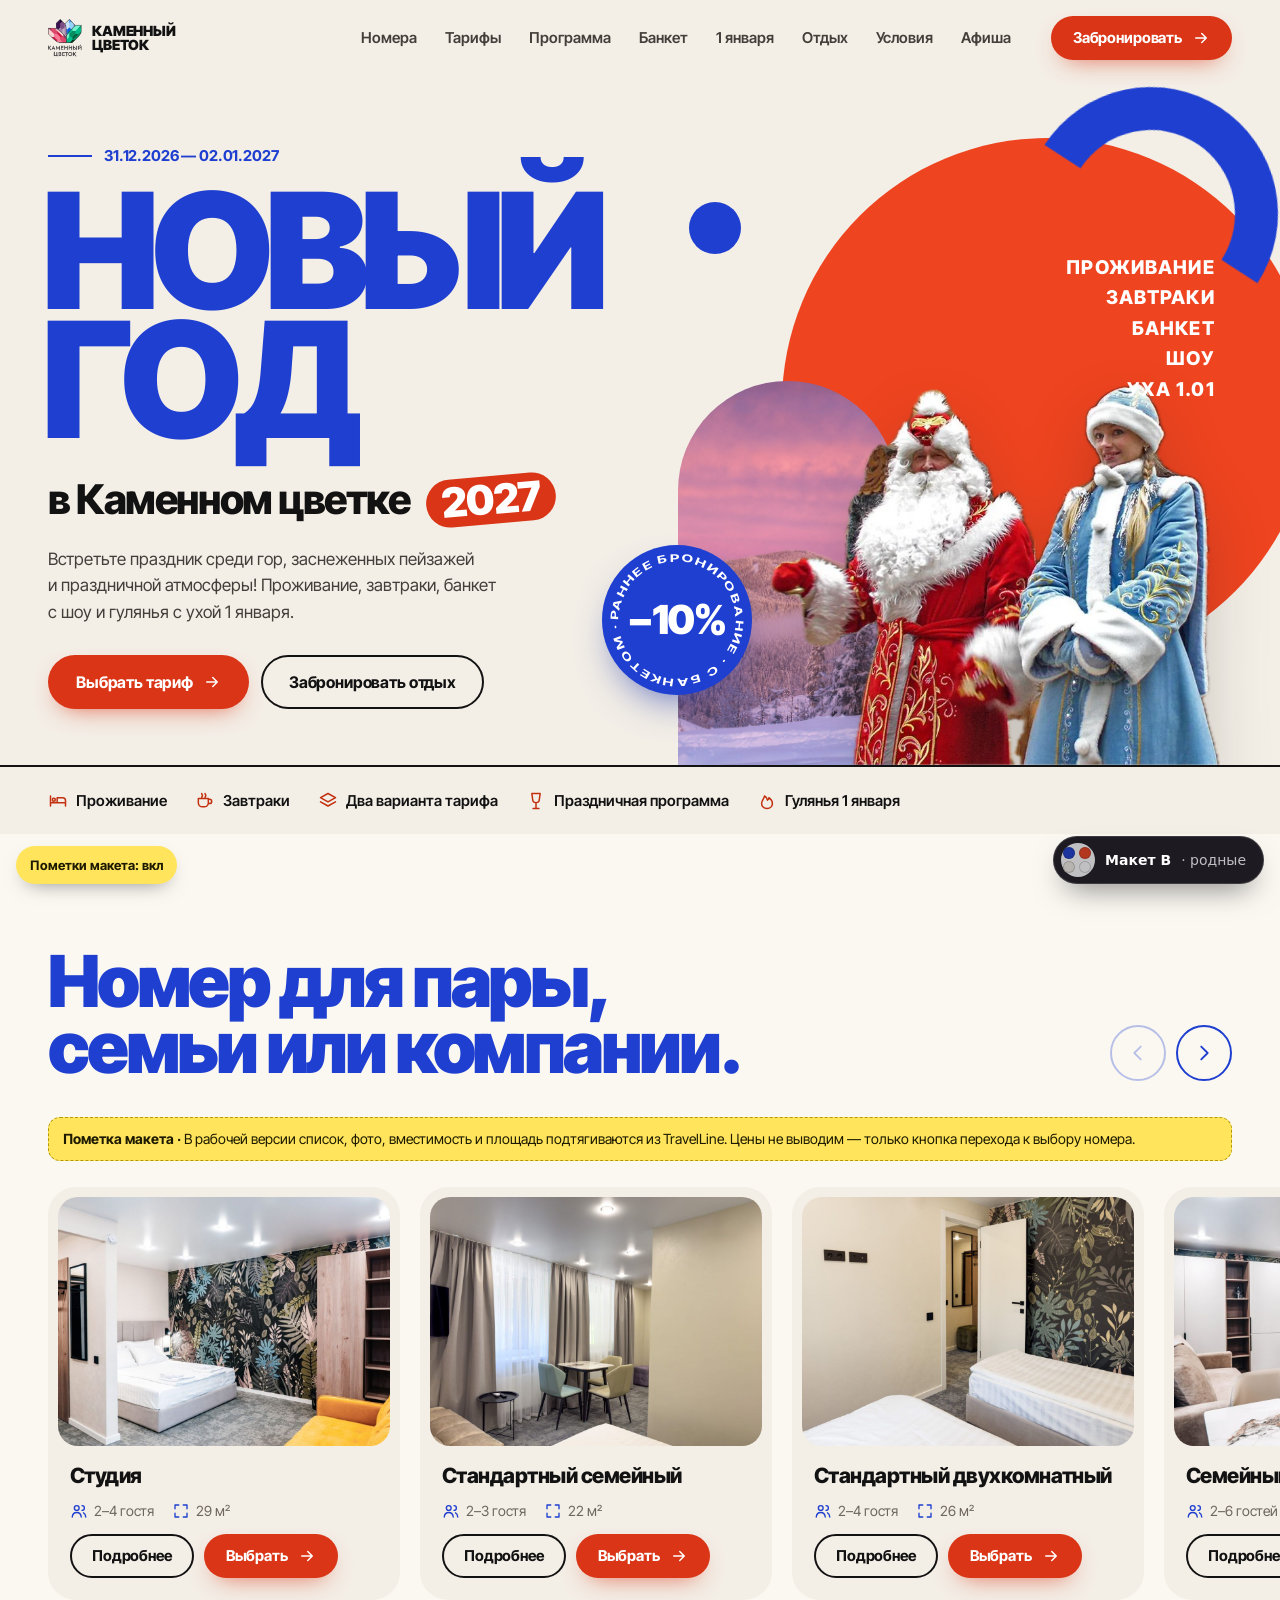
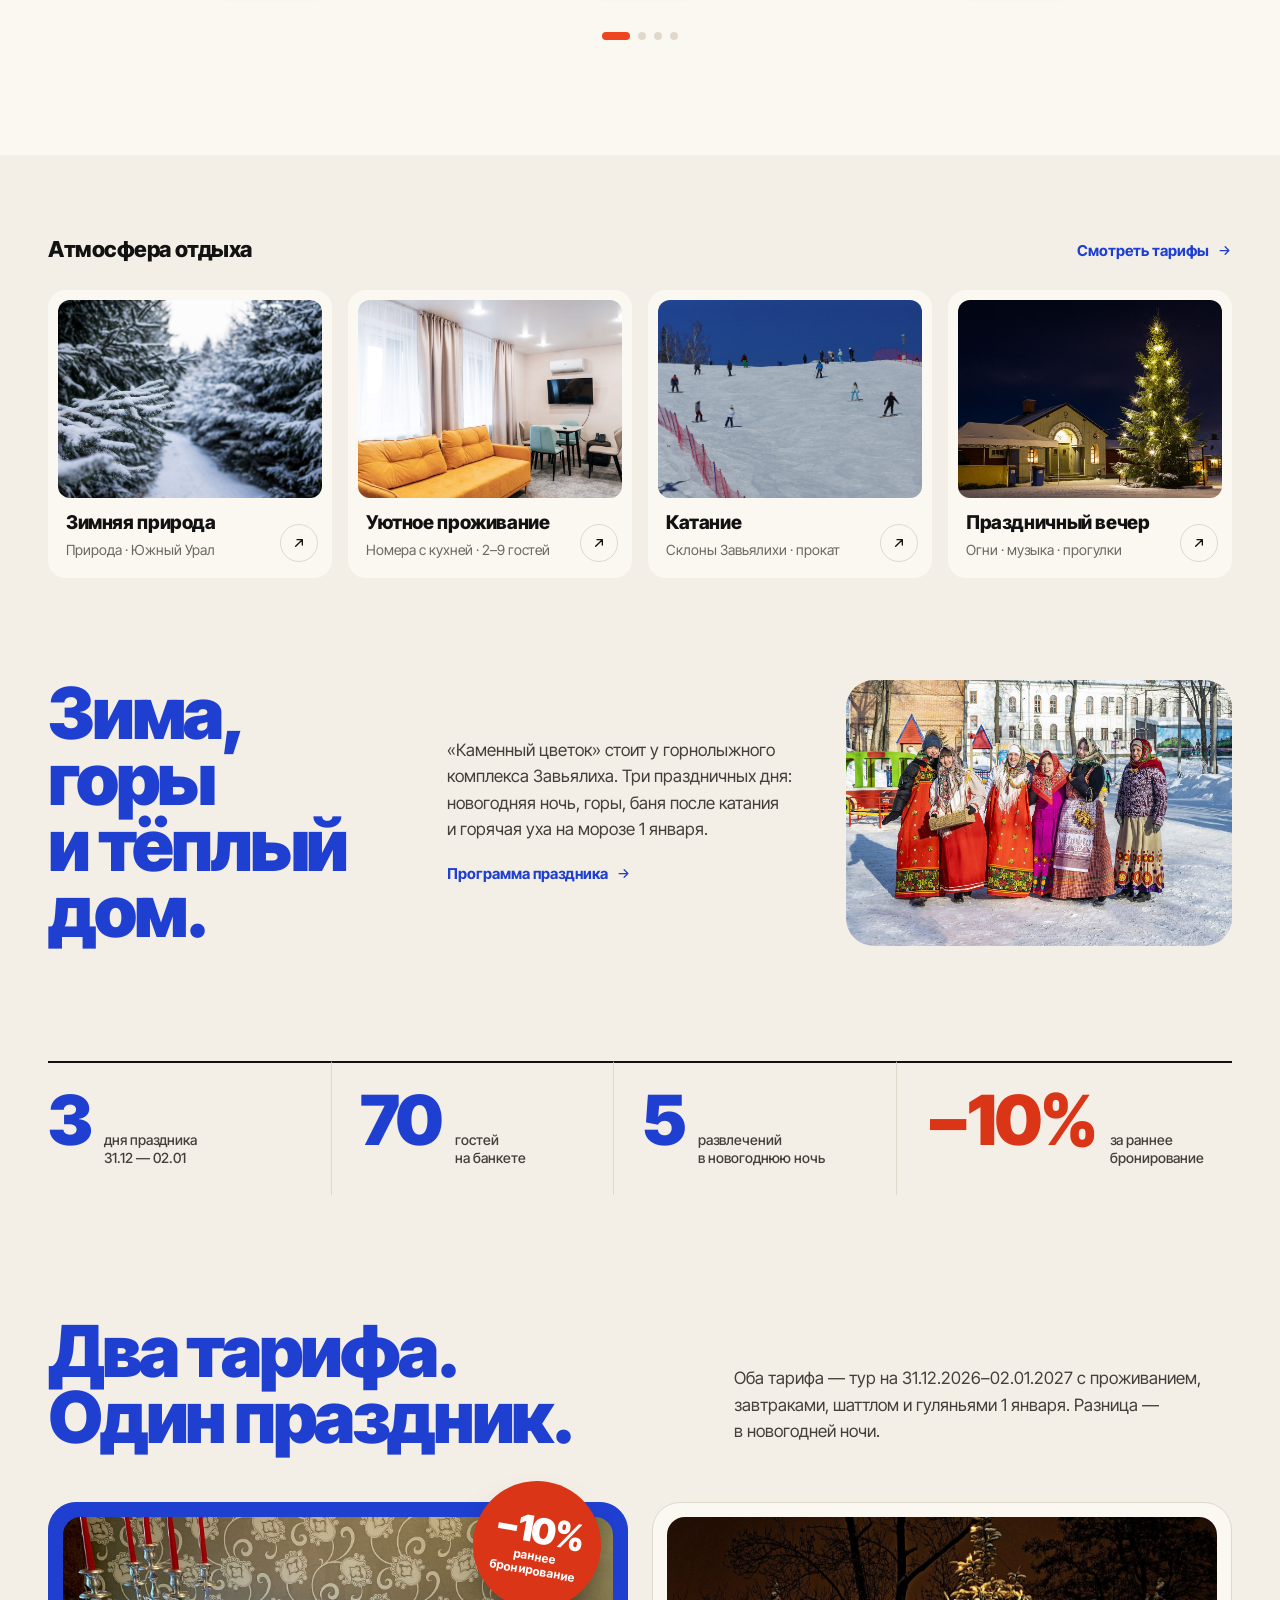
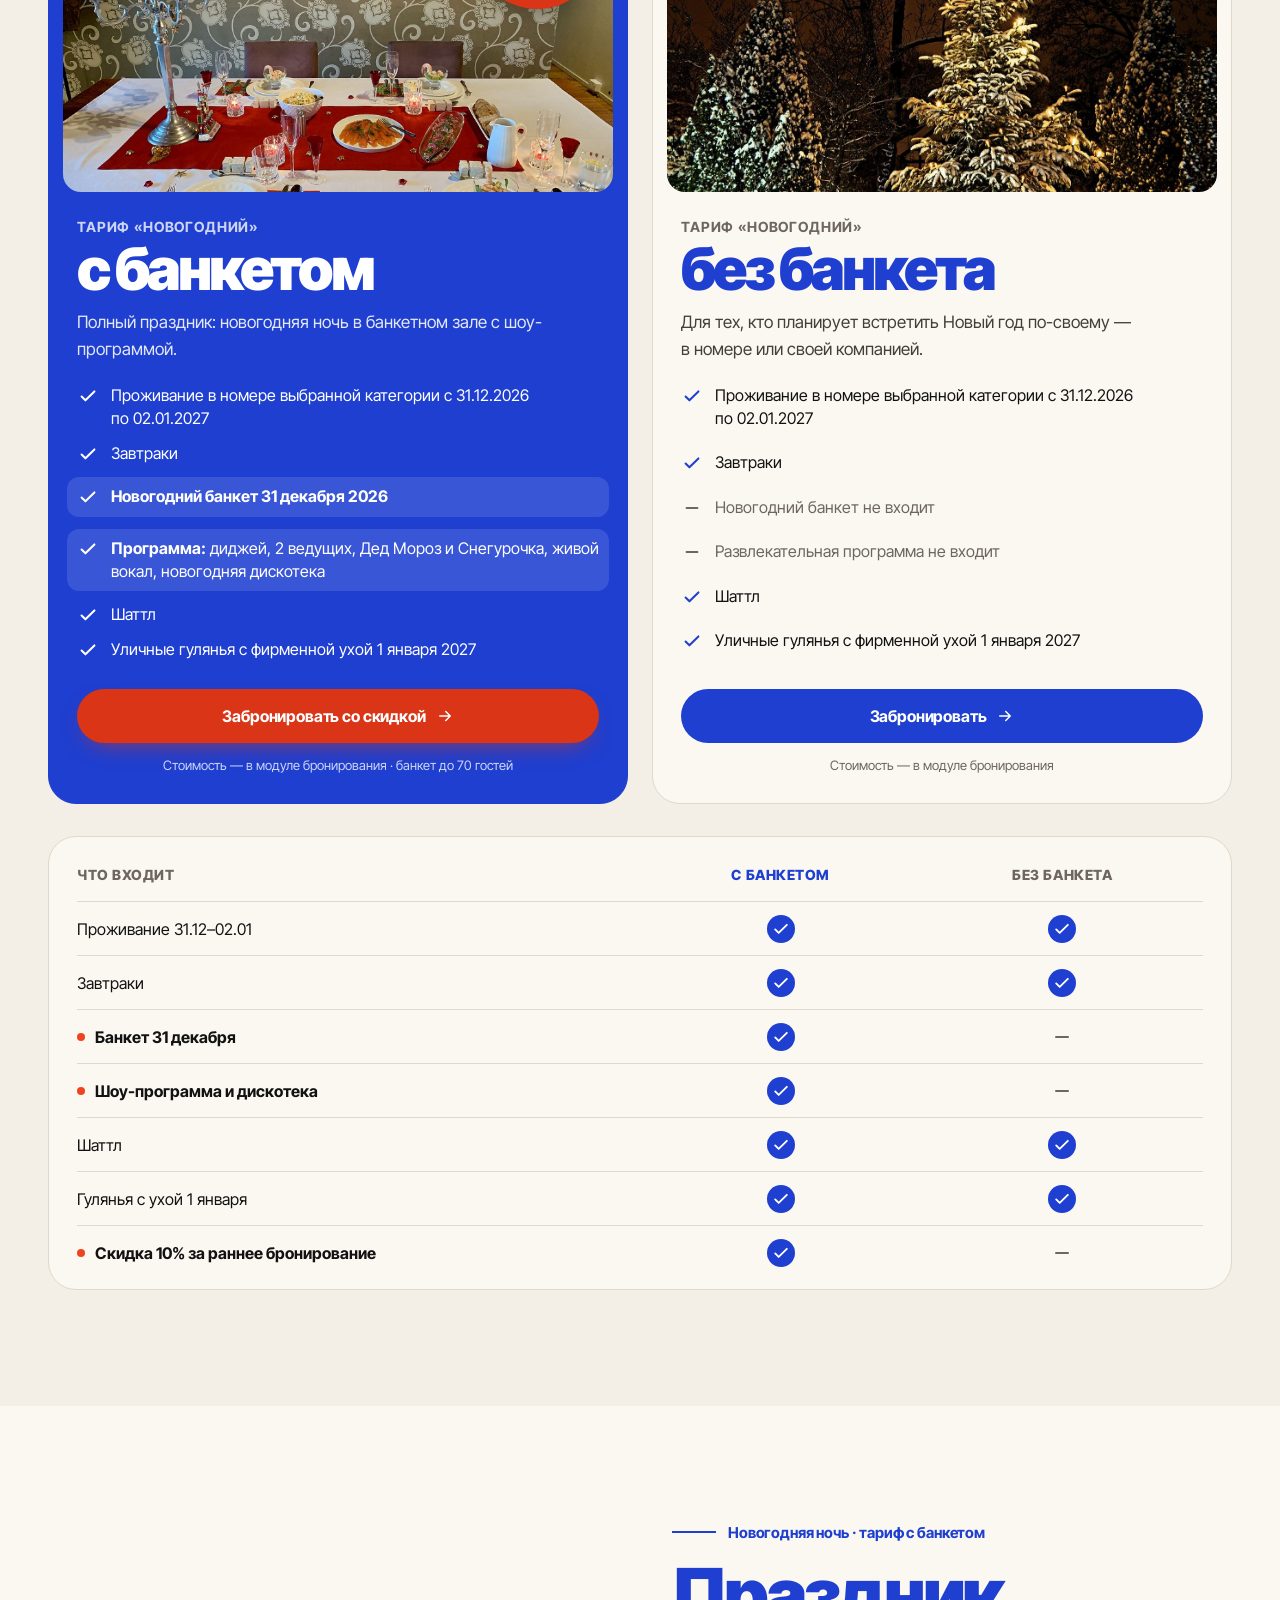
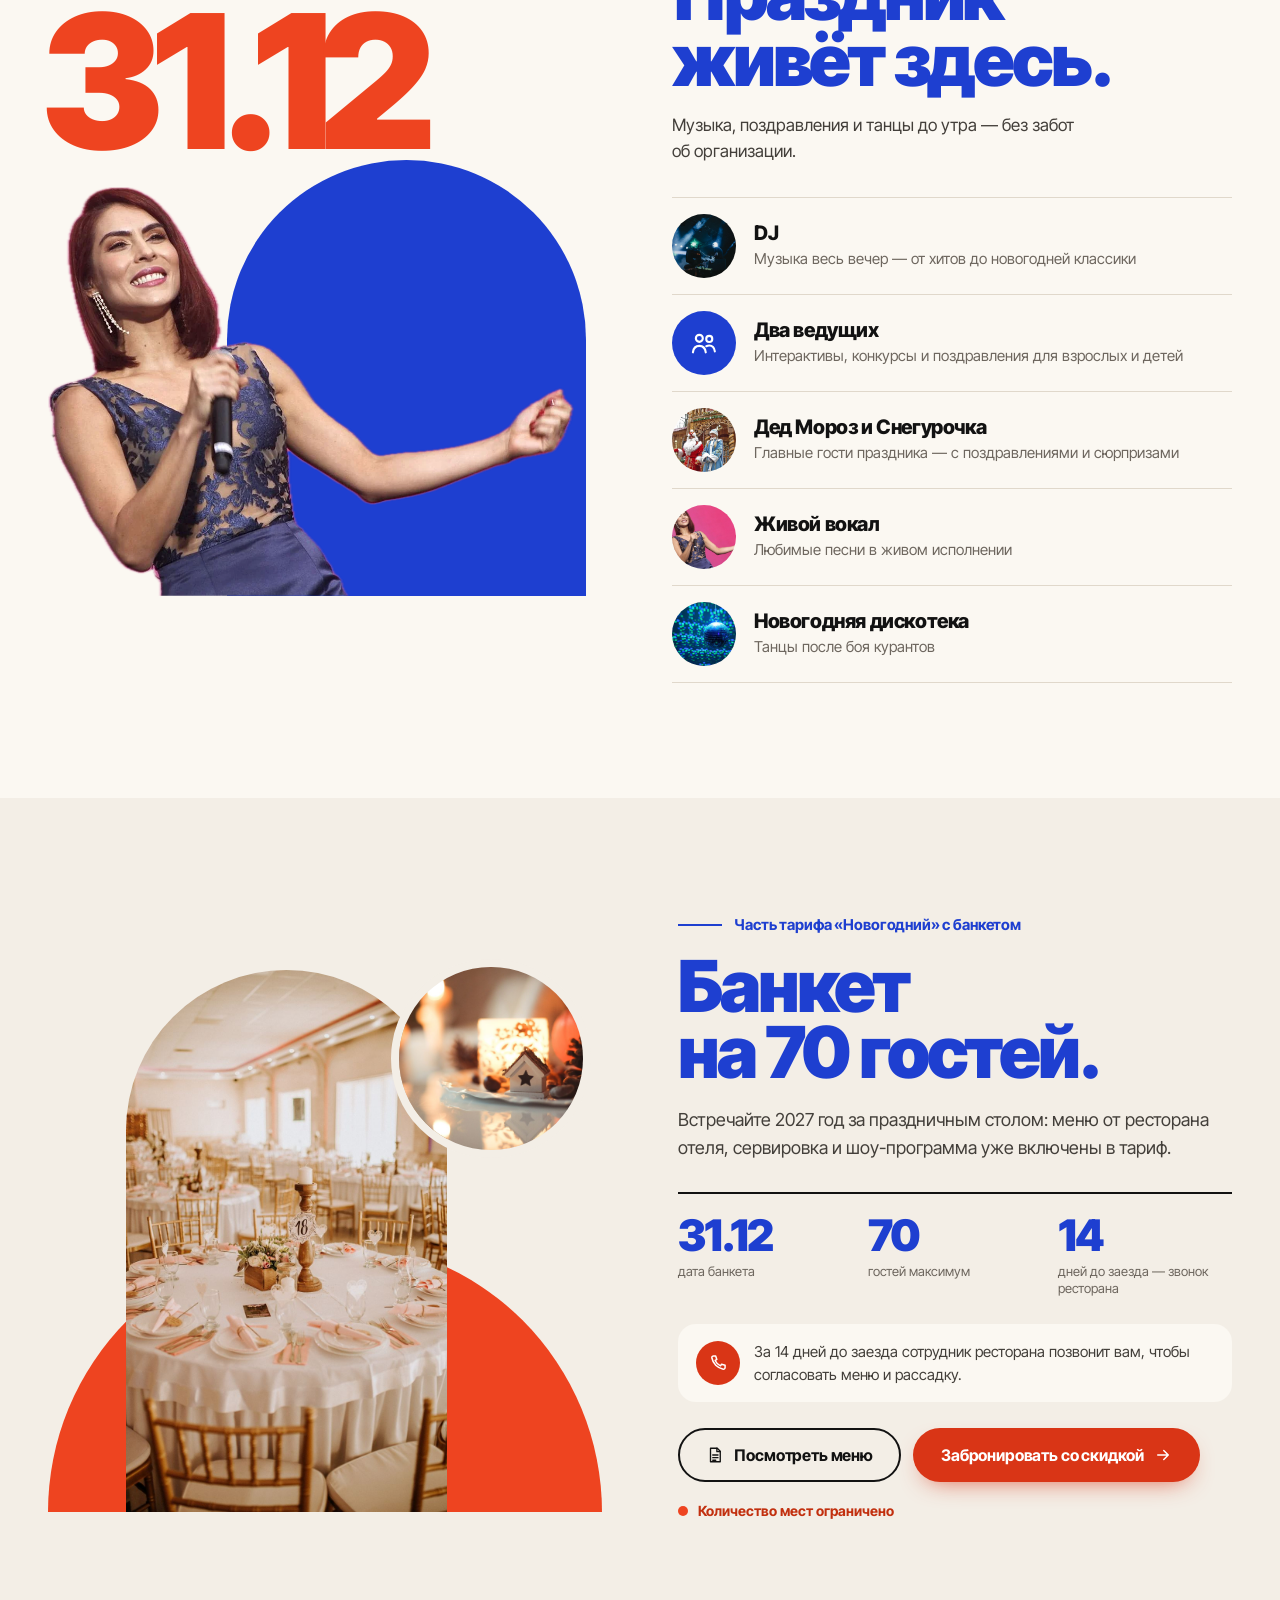
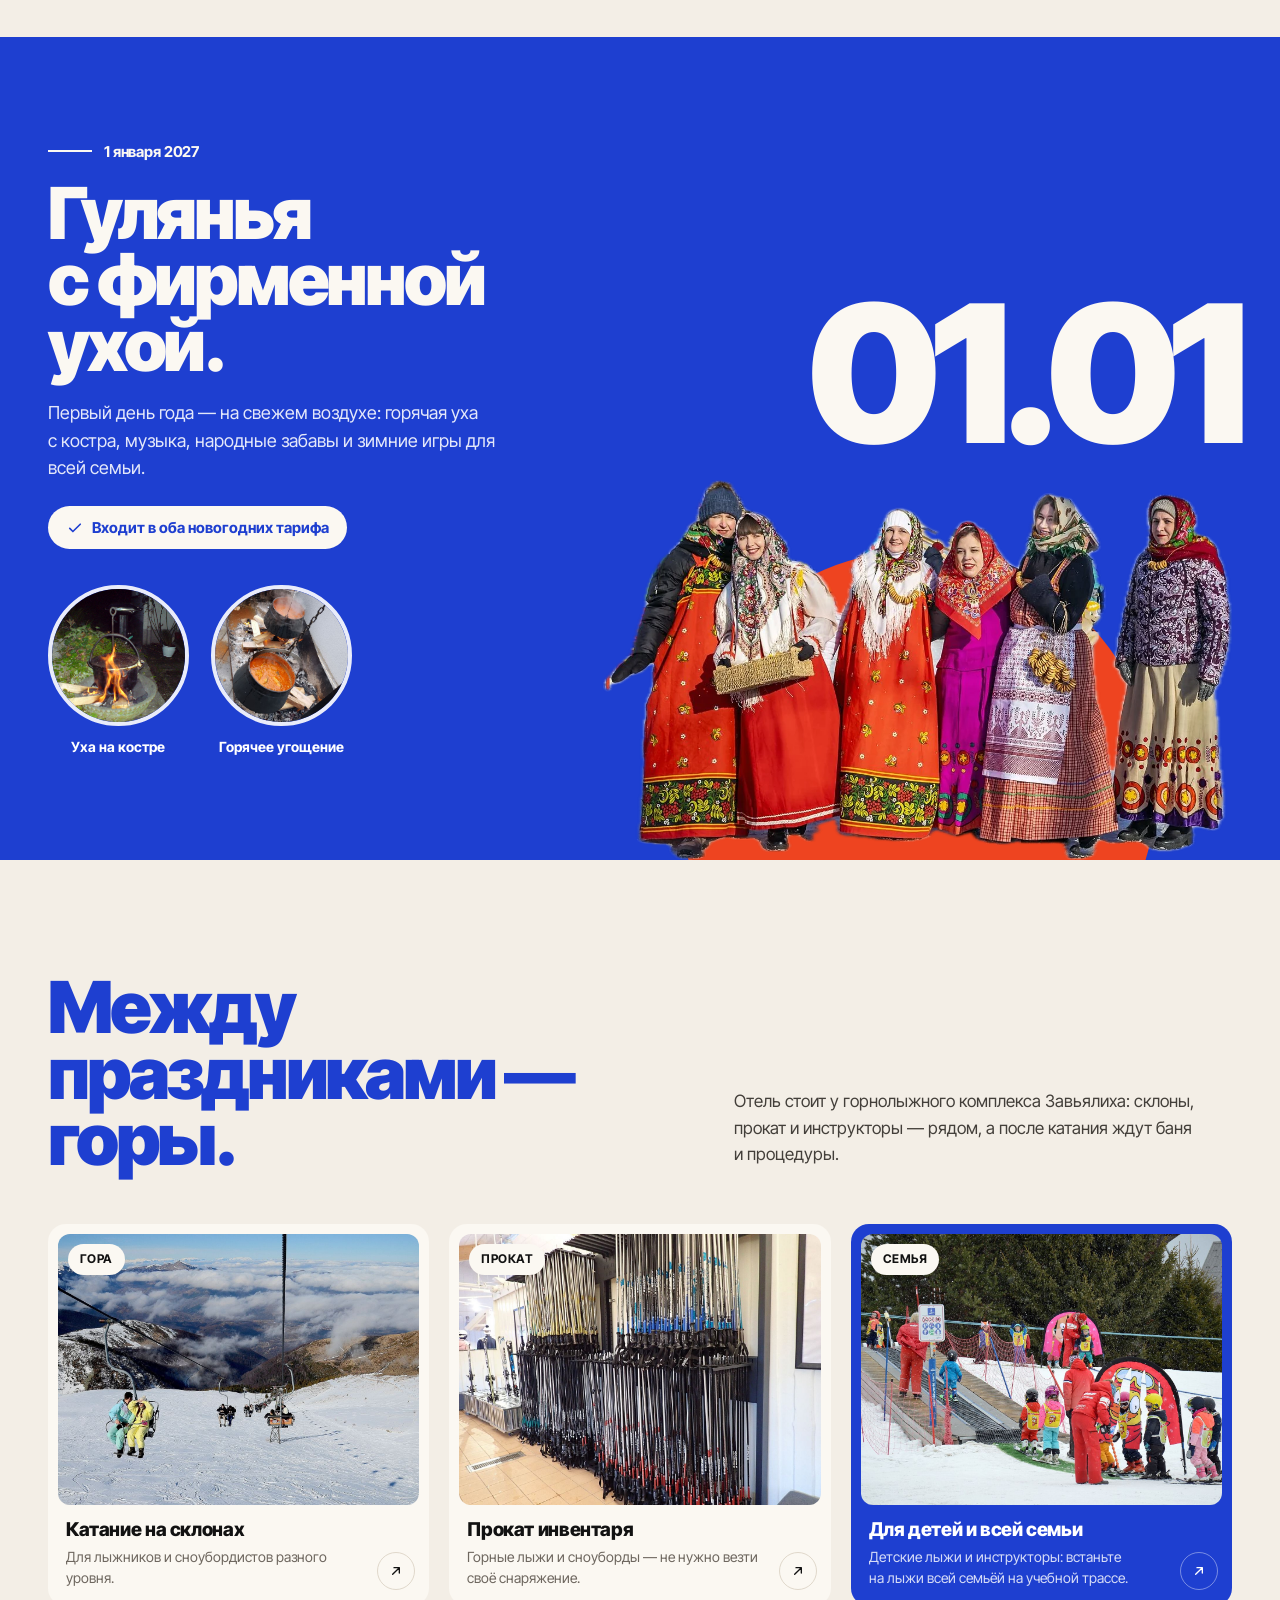
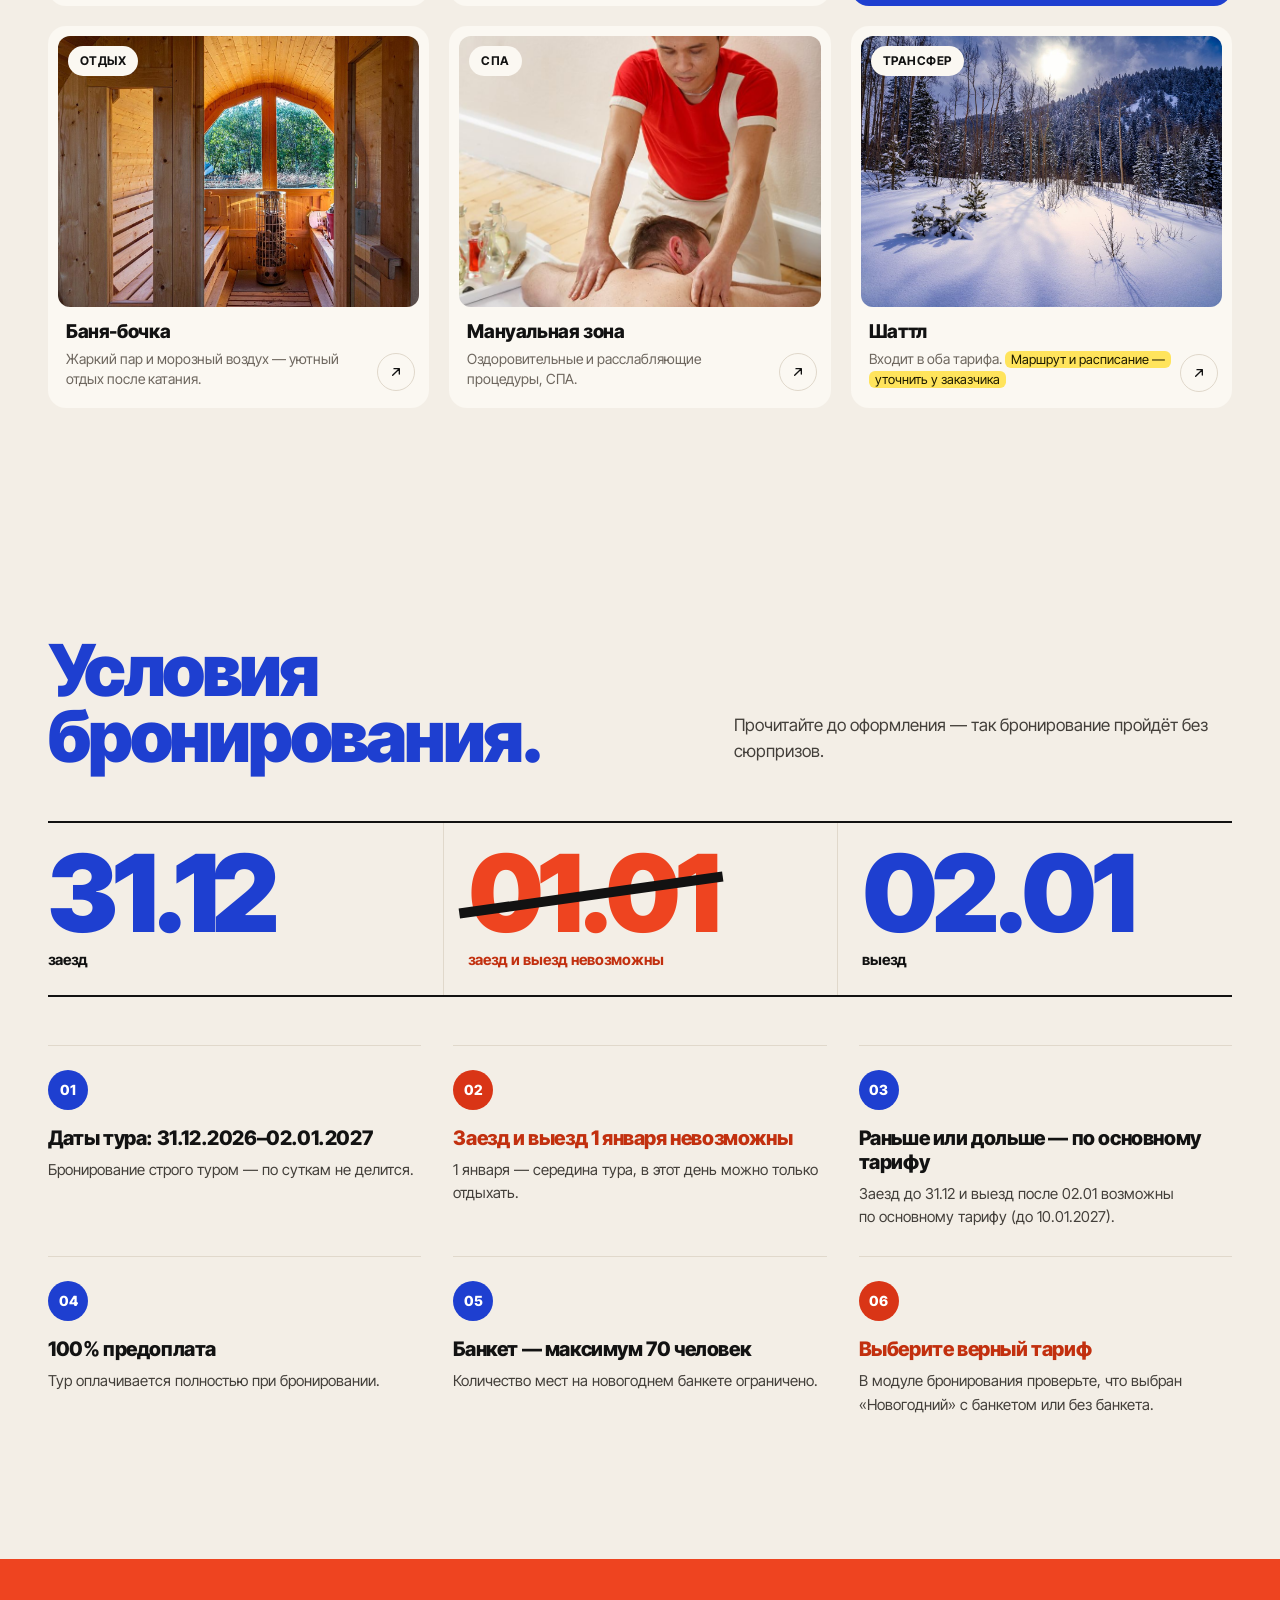
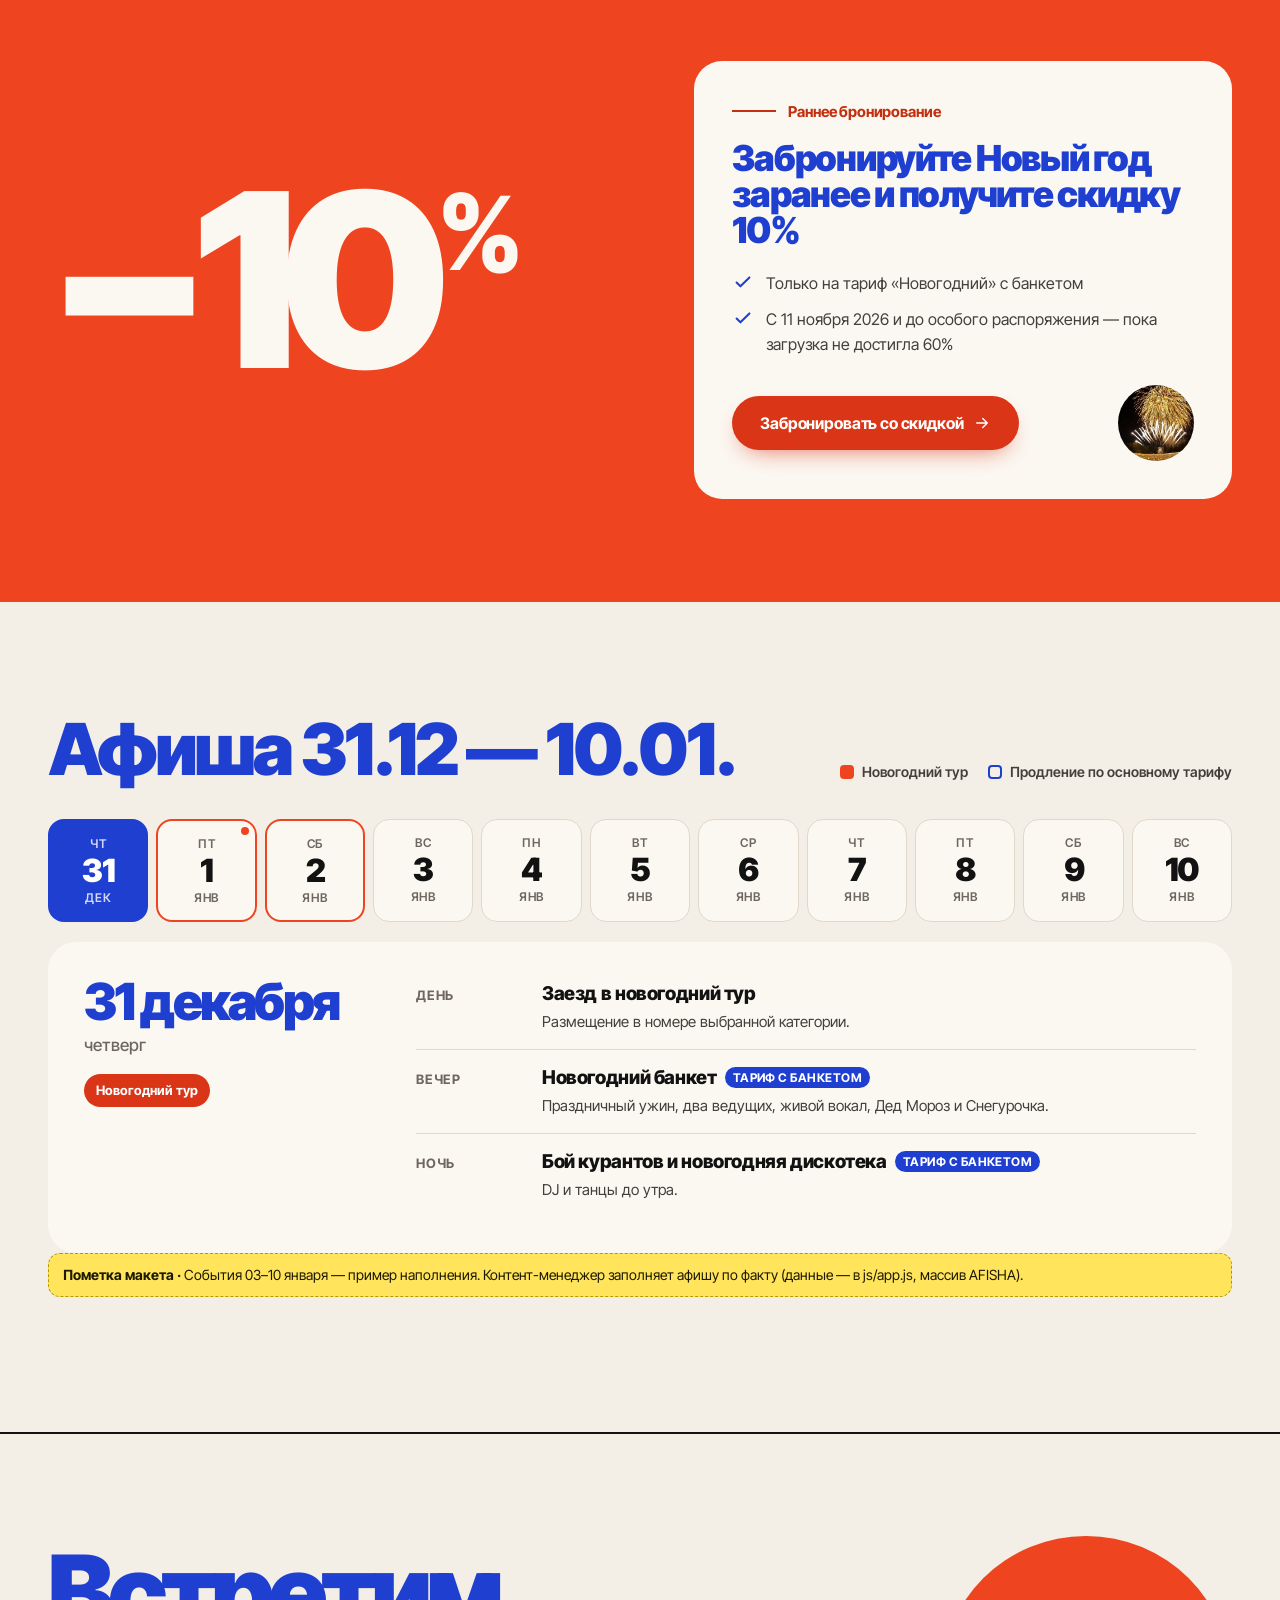
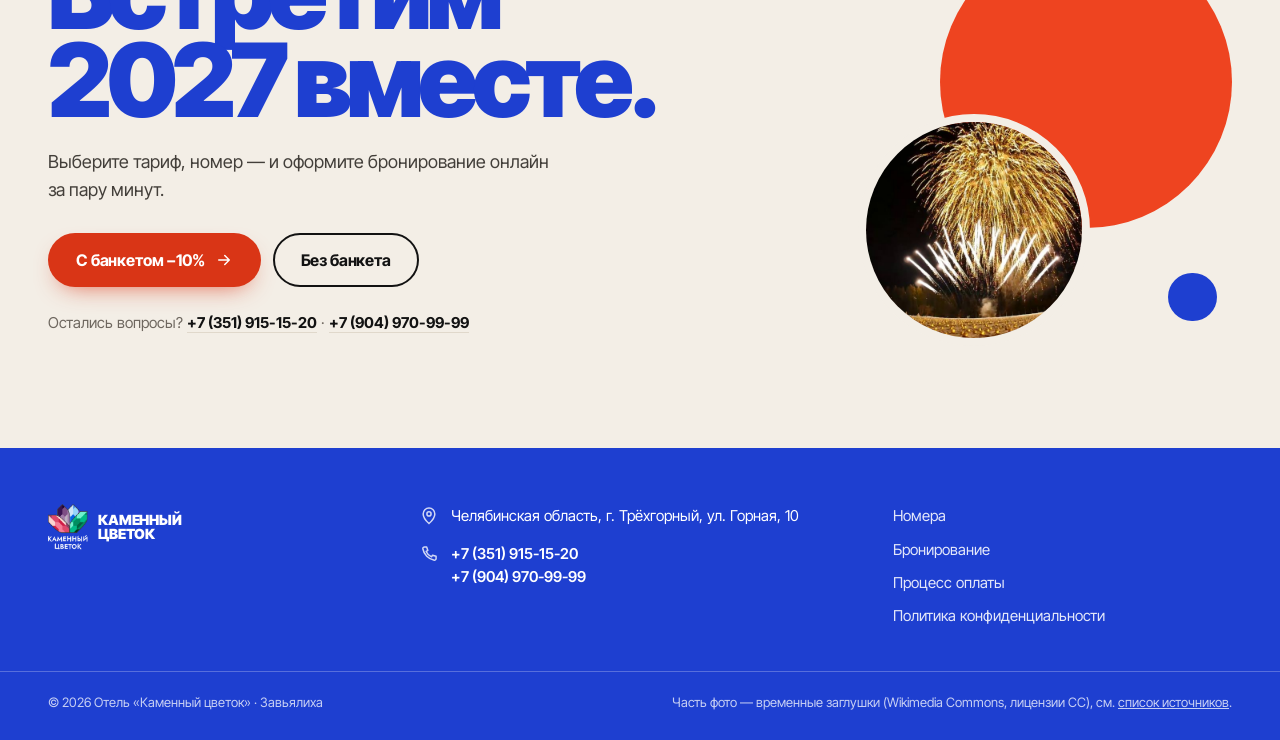
==== commit 8af94400: "Переключатель макетов A–D и цветовых тем на всех вариантах + фирменная тема (цвета логотипа) shared/" ====
--- a/v2/index.html
+++ b/v2/index.html
@@ -15,6 +15,7 @@
 <link href="https://fonts.googleapis.com/css2?family=Inter+Tight:ital,wght@0,400;0,500;0,600;0,700;0,800;0,900;1,800&display=swap" rel="stylesheet">
 <link rel="preload" as="image" href="img/cut-ded-moroz.webp">
 <link rel="stylesheet" href="css/styles.css">
+<script src="../shared/switcher.js"></script>
 </head>
 <body>
 
--- a/v2/css/styles.css
+++ b/v2/css/styles.css
@@ -565,3 +565,88 @@
   *,*::before,*::after{animation:none !important;transition:none !important;scroll-behavior:auto !important}
   .reveal{opacity:1;transform:none}
 }
+
+/* ==== Фирменная тема (цвета логотипа) — включается переключателем, data-theme="brand" на <html> ==== */
+/* Токены — вручную; перекрытия ниже собраны скриптом refs-ny2027/tools/brand_css.py */
+:root[data-theme="brand"]{--bg:#F6F3F7;--paper:#FCFBFD;--cream:#FCFBFD;--blue:#3A1250;--blue-2:#2a0d3b;--red:#D11E46;--red-btn:#D11E46;--red-text:#B8163B;--ink:#1d1226;--ink-2:#424041;--ink-3:#686270;--line:#E2DAE6}
+:where([data-theme="brand"]) .btn--red{box-shadow:0 10px 24px -12px rgba(209,30,70,.8)}
+:where([data-theme="brand"]) .btn--red:hover{background:#B8163B}
+:where([data-theme="brand"]) .btn--blue{background:var(--blue)}
+:where([data-theme="brand"]) .btn--blue:hover{background:var(--blue-2)}
+:where([data-theme="brand"]) .btn--line{background:transparent}
+:where([data-theme="brand"]) .btn--line:hover{background:var(--ink)}
+:where([data-theme="brand"]) .hdr{background:rgba(246,243,247,.88)}
+:where([data-theme="brand"]) .hdr__nav a:hover{background:rgba(29,18,38,.06)}
+:where([data-theme="brand"]) .hdr__nav a.is-active{background:rgba(58,18,80,.08)}
+:where([data-theme="brand"]) .hdr__burger{background:none}
+:where([data-theme="brand"]) .shape--sun{background:var(--red)}
+:where([data-theme="brand"]) .shape--dot{background:var(--blue)}
+:where([data-theme="brand"]) .hero__year{background:var(--red-btn)}
+:where([data-theme="brand"]) .hero__cut{filter:drop-shadow(0 30px 30px rgba(29,18,38,.18))}
+:where([data-theme="brand"]) .stamp{background:var(--blue);box-shadow:0 18px 40px -18px rgba(42,13,59,.8)}
+:where([data-theme="brand"]) .hero__chips{background:var(--bg)}
+:where([data-theme="brand"]) .sec--paper{background:var(--paper)}
+:where([data-theme="brand"]) .card{background:var(--paper)}
+:where([data-theme="brand"]) .card:hover{box-shadow:0 24px 40px -28px rgba(29,18,38,.35)}
+:where([data-theme="brand"]) .card:hover .arrow-btn{background:var(--red-btn)}
+:where([data-theme="brand"]) .tag{background:var(--cream)}
+:where([data-theme="brand"]) .card--blue{background:var(--blue)}
+:where([data-theme="brand"]) .tariff{background:var(--paper)}
+:where([data-theme="brand"]) .tariff--blue{background:var(--blue)}
+:where([data-theme="brand"]) .tariff--blue .is-hl{background:rgba(255,255,255,.12)}
+:where([data-theme="brand"]) .tariff__sticker{background:var(--red-btn);box-shadow:0 14px 30px -14px rgba(29,18,38,.6)}
+:where([data-theme="brand"]) .compare{background:var(--paper)}
+:where([data-theme="brand"]) .compare .y svg{background:var(--blue)}
+:where([data-theme="brand"]) .compare__row.is-diff>span:first-child::before{background:var(--red)}
+:where([data-theme="brand"]) .program{background:var(--paper)}
+:where([data-theme="brand"]) .poster__disc{background:var(--blue)}
+:where([data-theme="brand"]) .acts__ico{background:var(--blue)}
+:where([data-theme="brand"]) .shape--half{background:var(--red)}
+:where([data-theme="brand"]) .note-card{background:var(--paper)}
+:where([data-theme="brand"]) .note-card__ico{background:var(--red-btn)}
+:where([data-theme="brand"]) .limit i{background:var(--red)}
+:where([data-theme="brand"]) .jan1{background:var(--blue)}
+:where([data-theme="brand"]) .pill{background:var(--cream)}
+:where([data-theme="brand"]) .shape--red-disc{background:var(--red)}
+:where([data-theme="brand"]) .room{background:var(--bg)}
+:where([data-theme="brand"]) .room__img{background:var(--line)}
+:where([data-theme="brand"]) .rm__bg{filter:grayscale(1) blur(22px) brightness(.78)}
+:where([data-theme="brand"]) .round{background:transparent}
+:where([data-theme="brand"]) .round:hover:not(:disabled){background:var(--blue)}
+:where([data-theme="brand"]) .carousel__dots i{background:var(--line)}
+:where([data-theme="brand"]) .carousel__dots i.is-on{background:var(--red)}
+:where([data-theme="brand"]) .timeline__day.is-stop b::after{background:var(--ink)}
+:where([data-theme="brand"]) .terms li::before{background:var(--blue)}
+:where([data-theme="brand"]) .terms li.is-warn::before{background:var(--red-btn)}
+:where([data-theme="brand"]) .early{background:var(--red)}
+:where([data-theme="brand"]) .early__card{background:var(--cream)}
+:where([data-theme="brand"]) .lg--tour{background:var(--red)}
+:where([data-theme="brand"]) .day{background:var(--paper)}
+:where([data-theme="brand"]) .day__flag{background:var(--red)}
+:where([data-theme="brand"]) .day.is-selected{background:var(--blue)}
+:where([data-theme="brand"]) .day.is-selected .day__flag{background:#fff}
+:where([data-theme="brand"]) .day-panel{background:var(--paper)}
+:where([data-theme="brand"]) .day-panel__tag--tour{background:var(--red-btn)}
+:where([data-theme="brand"]) .event__tag{background:var(--blue)}
+:where([data-theme="brand"]) .ftr{background:var(--blue)}
+:where([data-theme="brand"]) .modal{background:rgba(29,18,38,.55)}
+:where([data-theme="brand"]) .modal__box{background:var(--bg)}
+:where([data-theme="brand"]) .modal__close{background:none}
+:where([data-theme="brand"]) .rm .modal__close{background:var(--bg);box-shadow:0 2px 10px rgba(29,18,38,.18)}
+:where([data-theme="brand"]) .rm__stage{background:var(--ink)}
+:where([data-theme="brand"]) .rm__nav{background:var(--bg)}
+:where([data-theme="brand"]) .rm__nav:hover{background:var(--blue)}
+:where([data-theme="brand"]) .rm__count{background:var(--ink)}
+:where([data-theme="brand"]) .rm__thumbs button{background:var(--line)}
+:where([data-theme="brand"]) .rm__thumbs button::after{box-shadow:inset 0 0 0 3px transparent}
+:where([data-theme="brand"]) .rm__thumbs button[aria-current]::after{box-shadow:inset 0 0 0 3px var(--red)}
+:where([data-theme="brand"]) .rm__info::-webkit-scrollbar-track,:where([data-theme="brand"]) .rm::-webkit-scrollbar-track{background:linear-gradient(var(--line),var(--line)) center/2px 100% no-repeat}
+:where([data-theme="brand"]) .rm__info::-webkit-scrollbar-thumb,:where([data-theme="brand"]) .rm::-webkit-scrollbar-thumb{background:var(--blue);background-clip:padding-box}
+:where([data-theme="brand"]) .rm__info::-webkit-scrollbar-thumb:hover,:where([data-theme="brand"]) .rm::-webkit-scrollbar-thumb:hover{background-color:var(--red)}
+:where([data-theme="brand"]) .todo{background:#FFE45C;box-decoration-break:clone}
+:where([data-theme="brand"]) .notes-toggle{background:#FFE45C;box-shadow:0 8px 20px -10px rgba(0,0,0,.5)}
+@media (max-width:1024px){:where([data-theme="brand"]) .hdr__nav{background:var(--bg)}}
+@media (max-width:1024px){:where([data-theme="brand"]) .hdr__nav a:hover,:where([data-theme="brand"]) .hdr__nav a.is-active{background:none}}
+@media (max-width:640px){:where([data-theme="brand"]) .rm::-webkit-scrollbar-track{background:none}}
+@media (max-width:640px){:where([data-theme="brand"]) .rm__cta{background:var(--bg)}}
+@media (max-width:640px){:where([data-theme="brand"]) .sticky-cta{background:var(--blue);box-shadow:0 18px 40px -16px rgba(29,18,38,.6)}}
